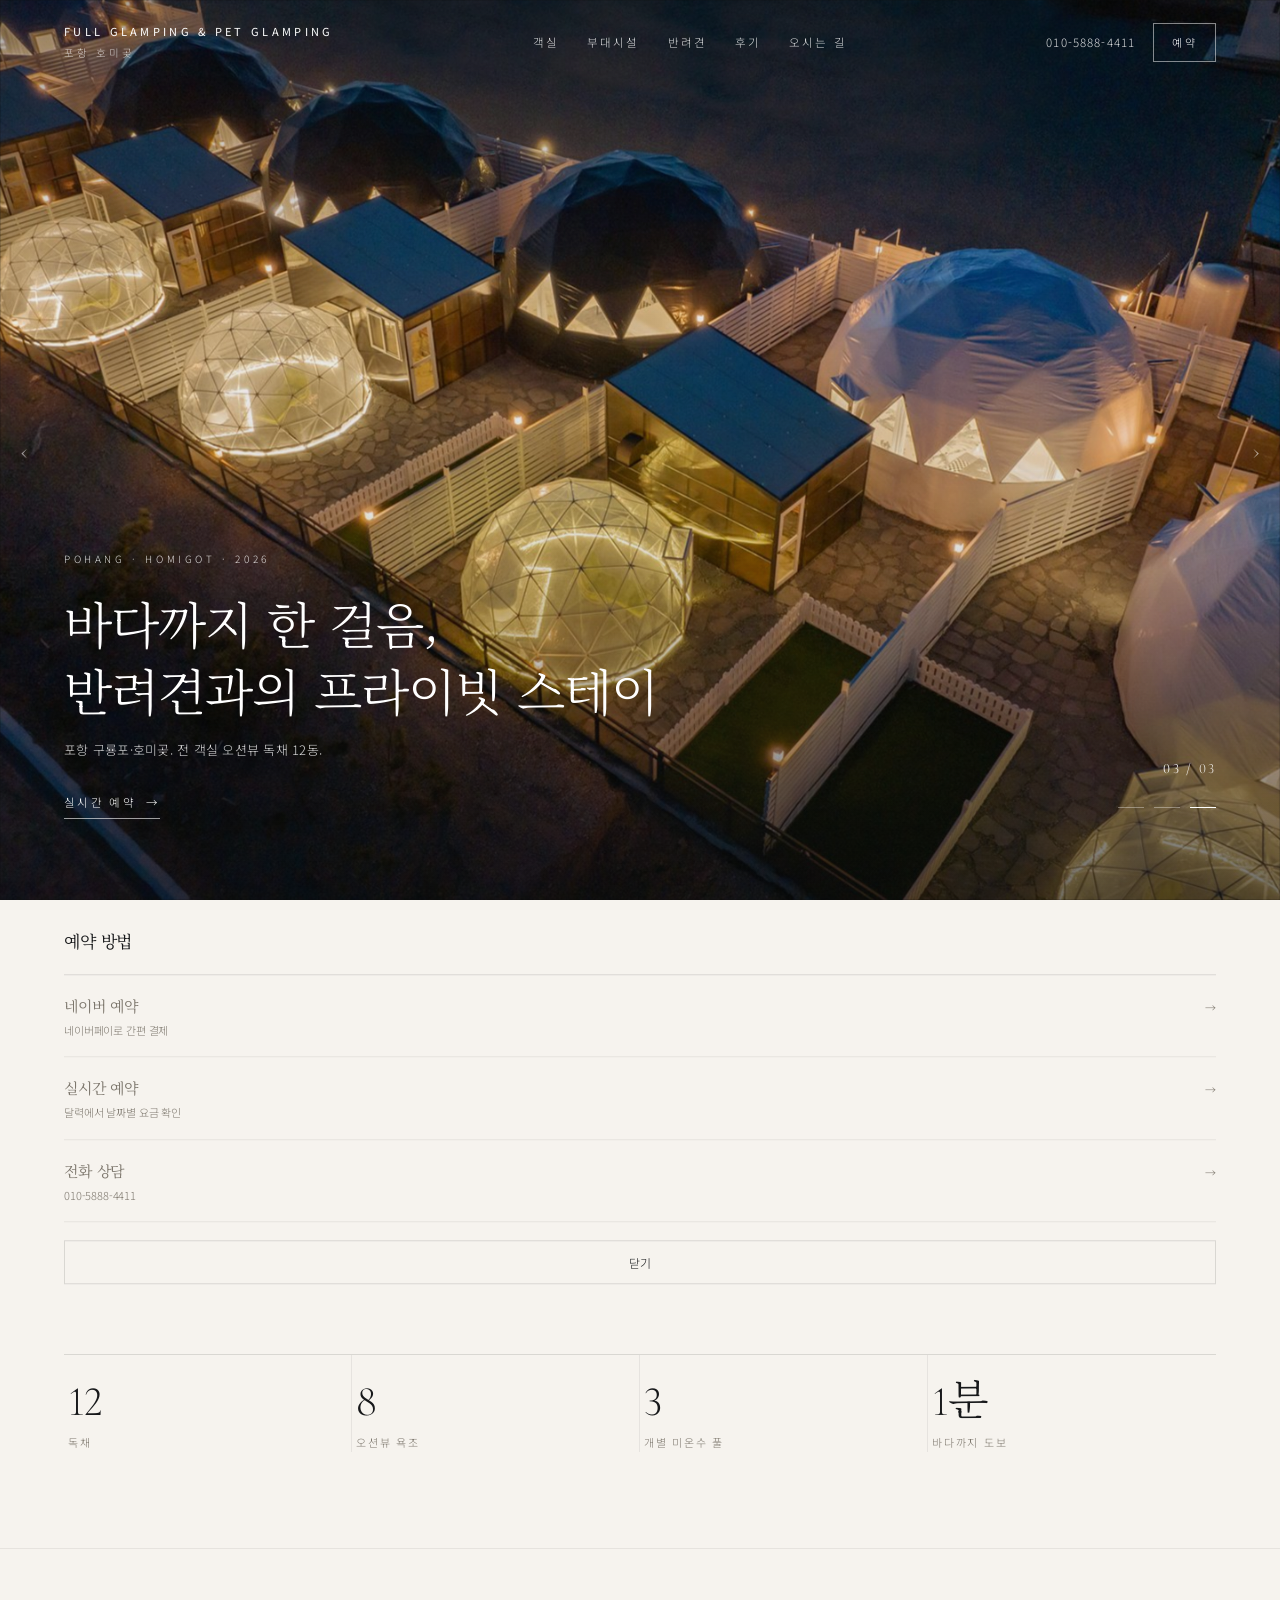
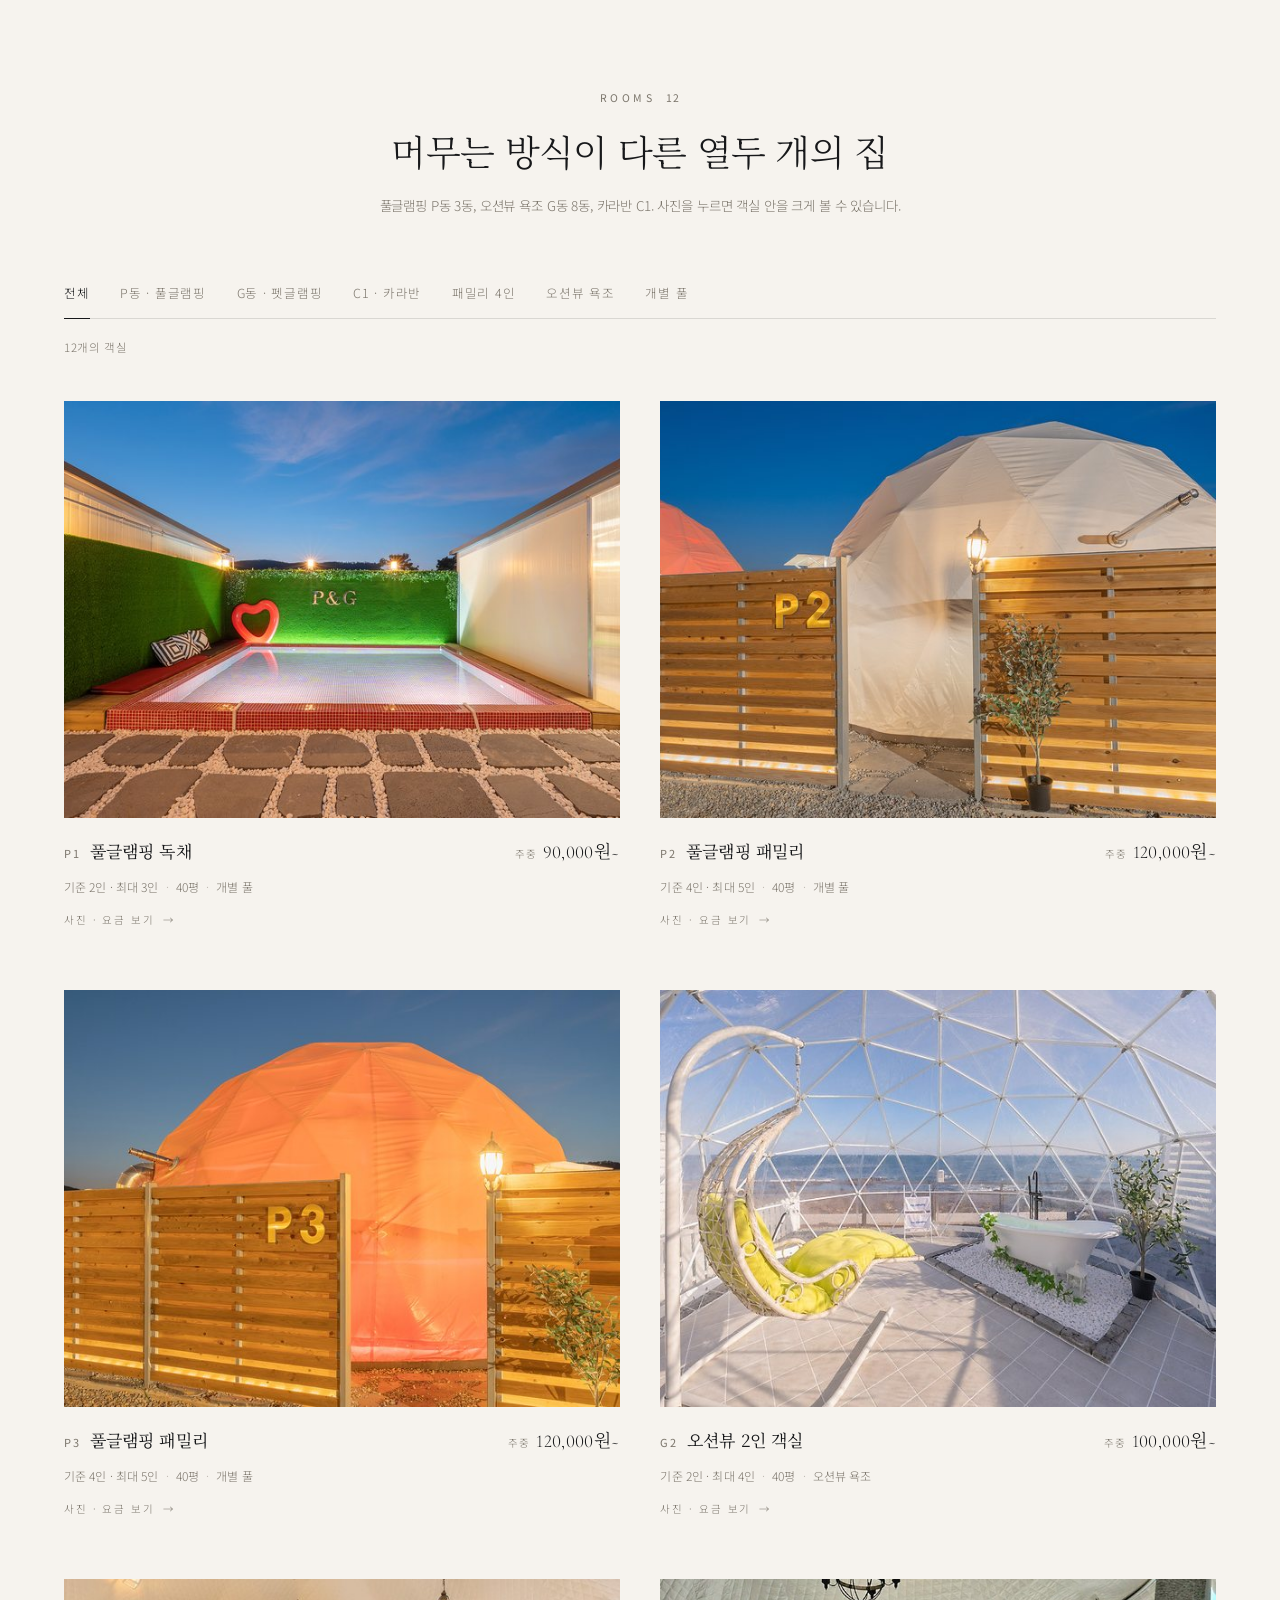
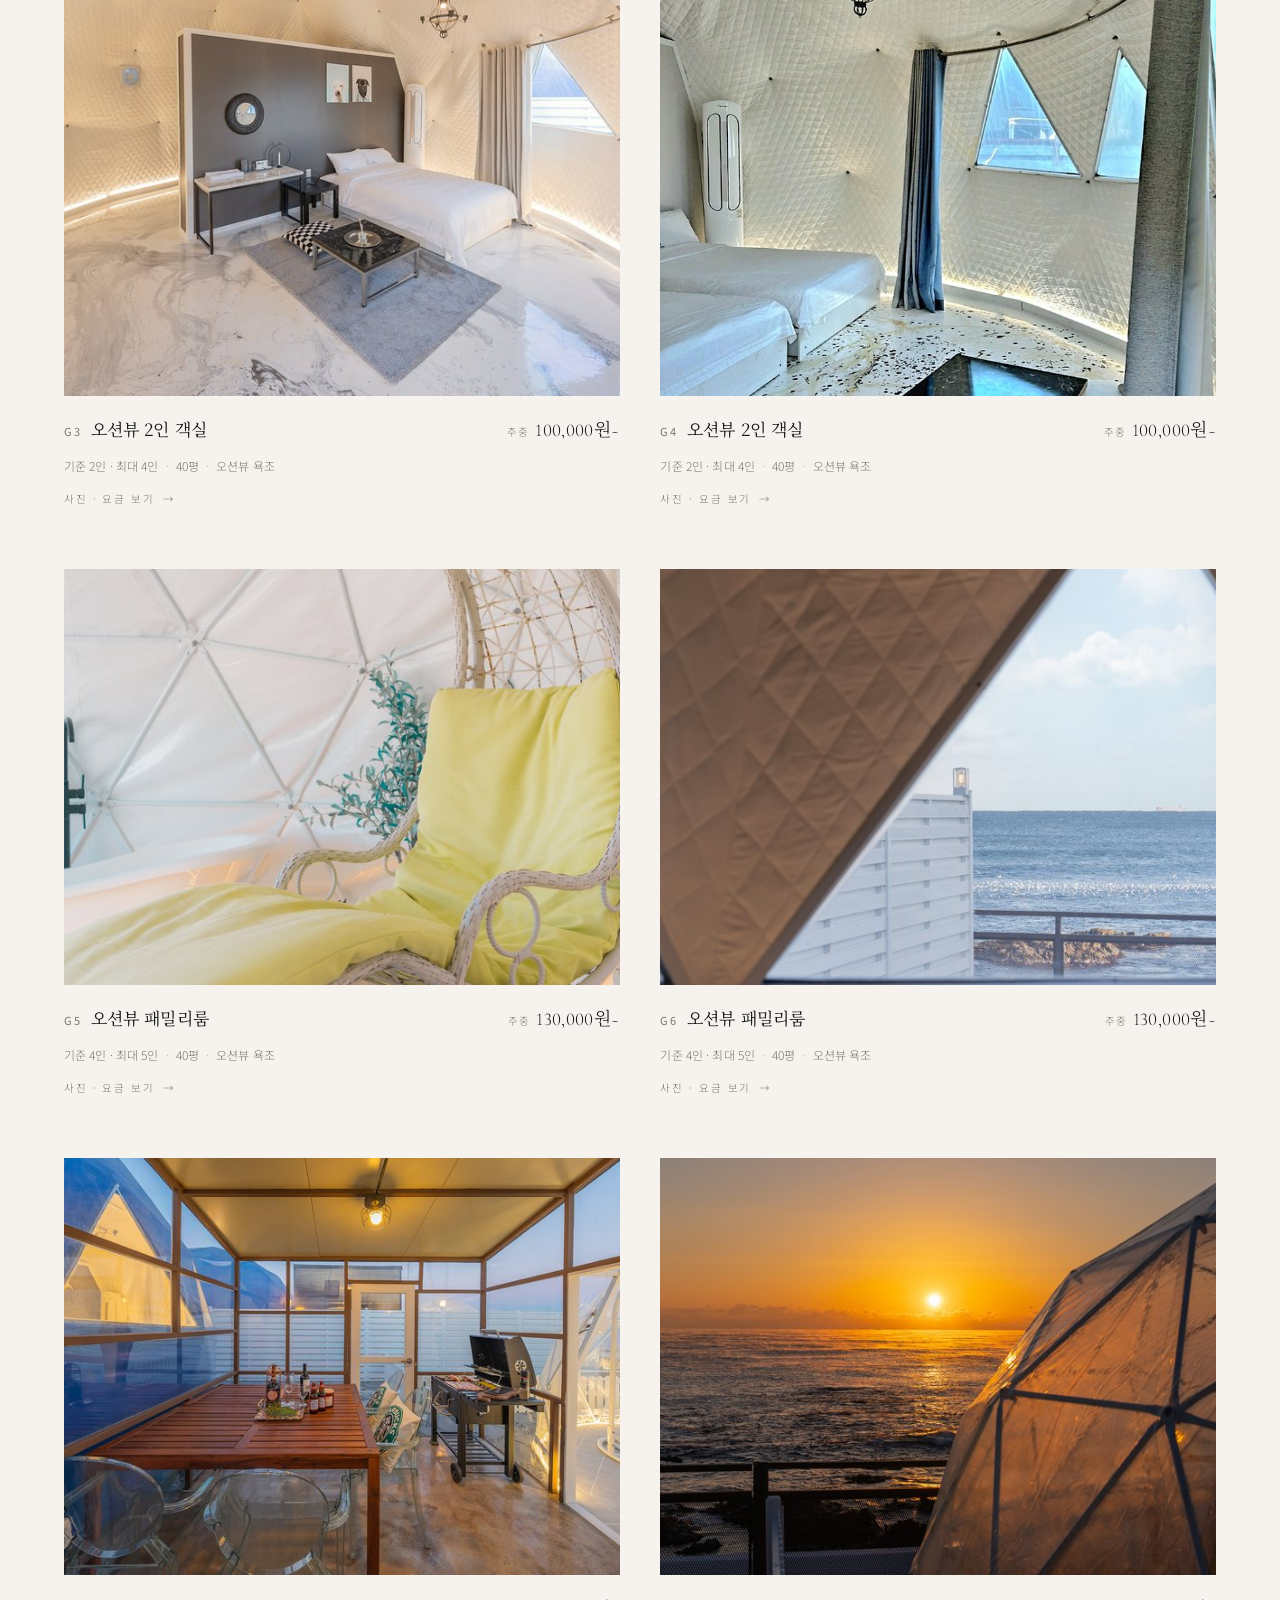
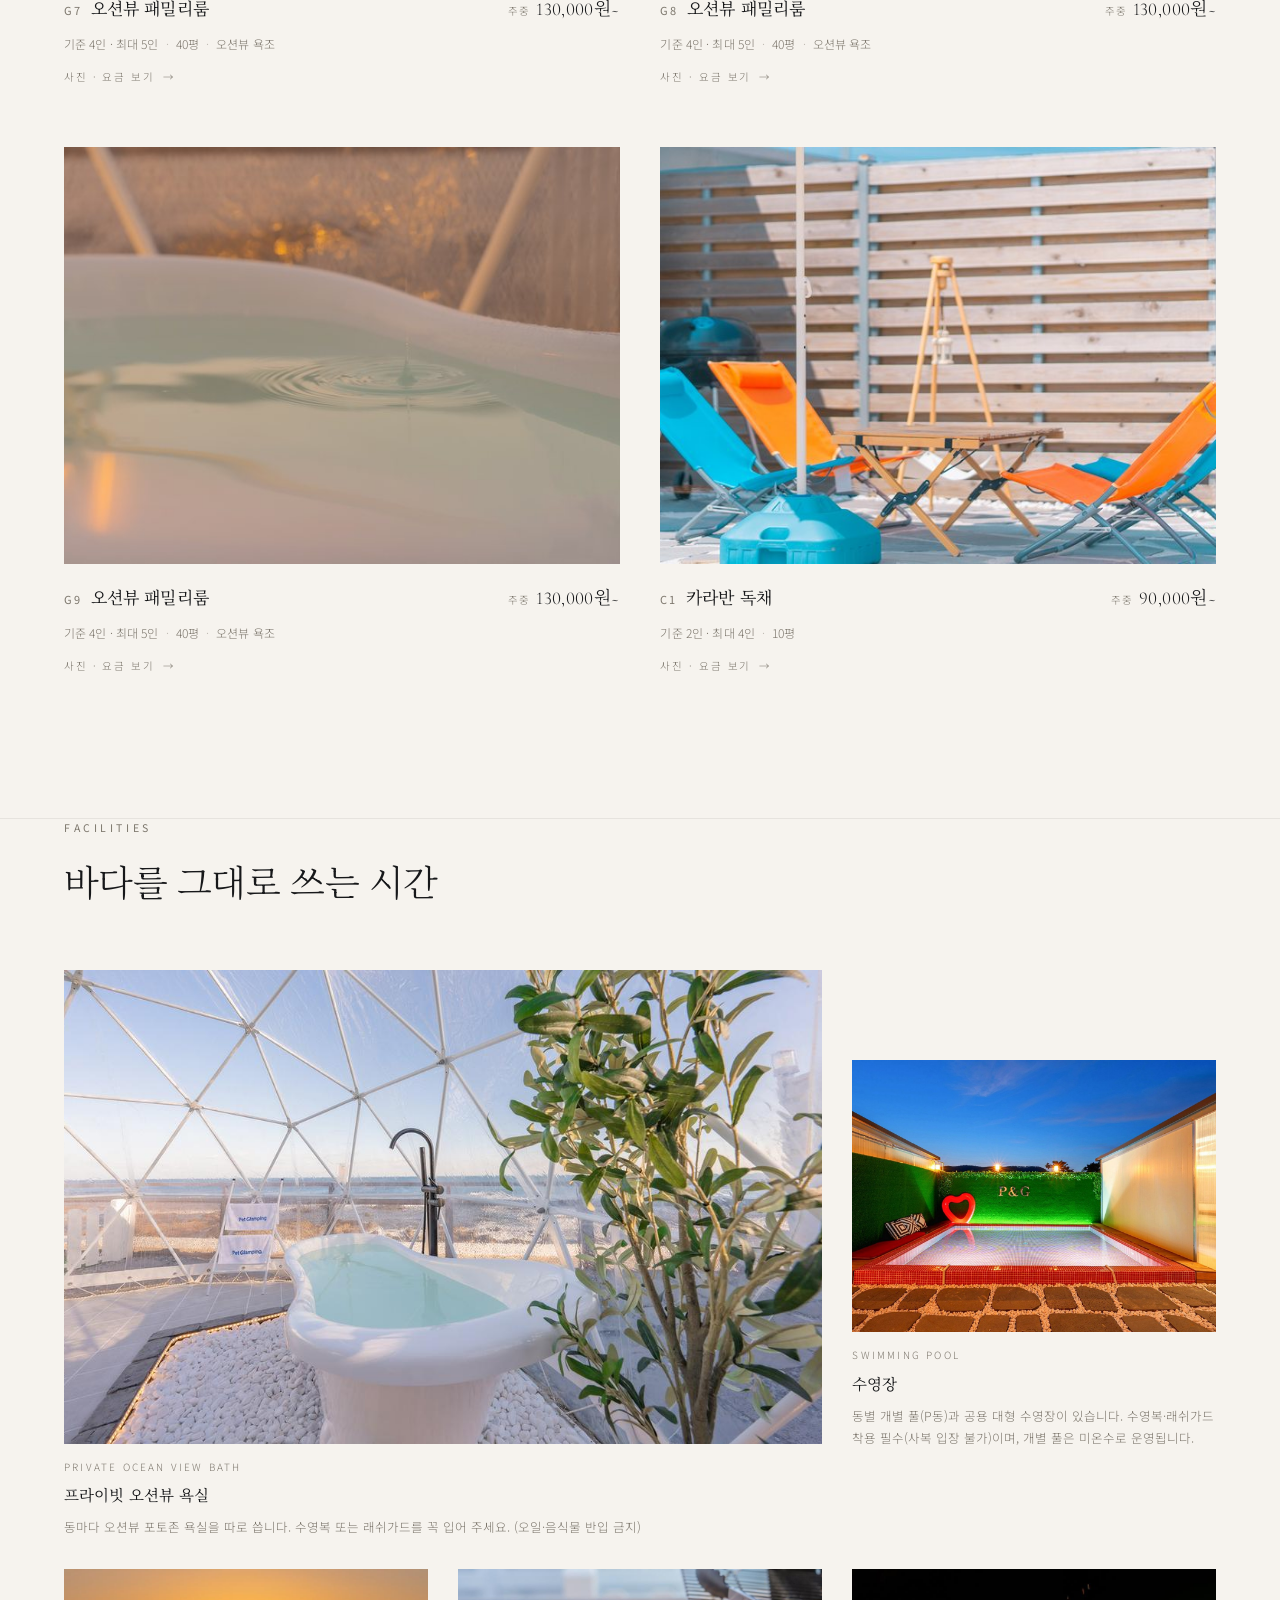
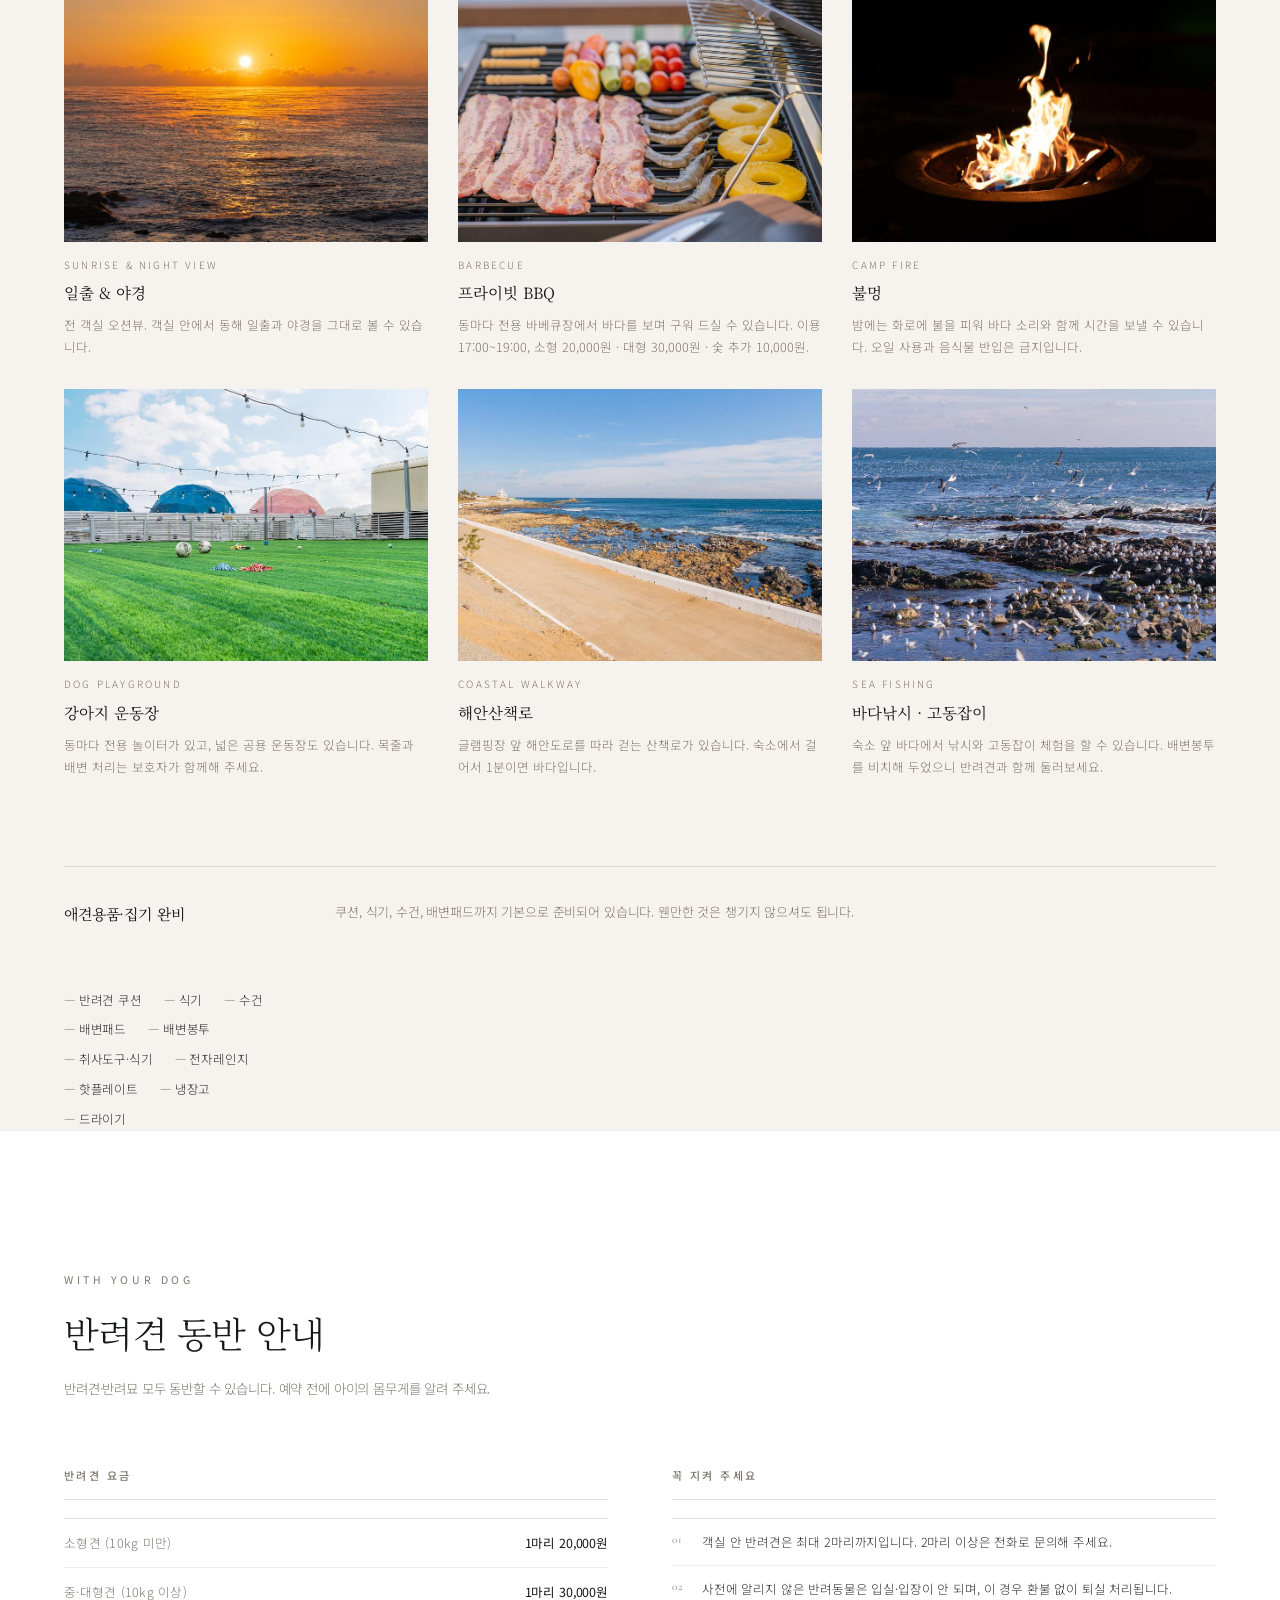
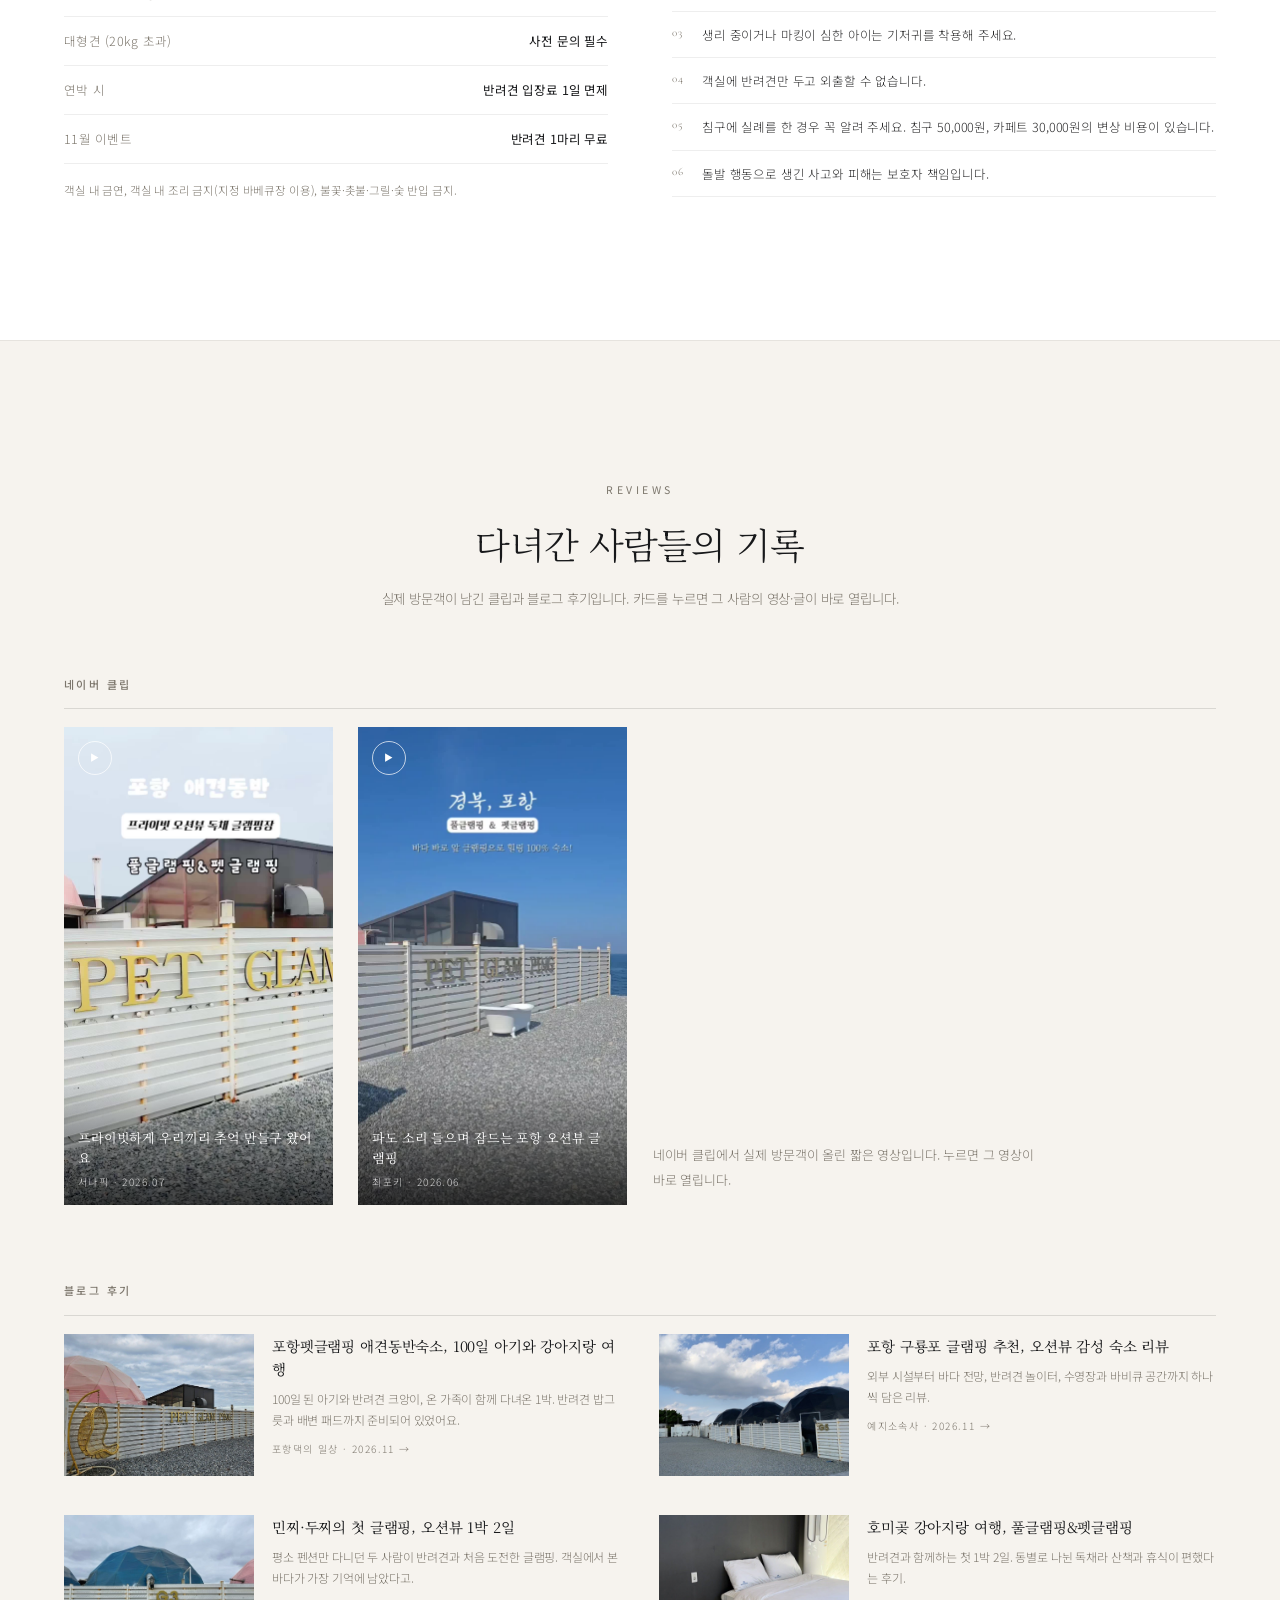
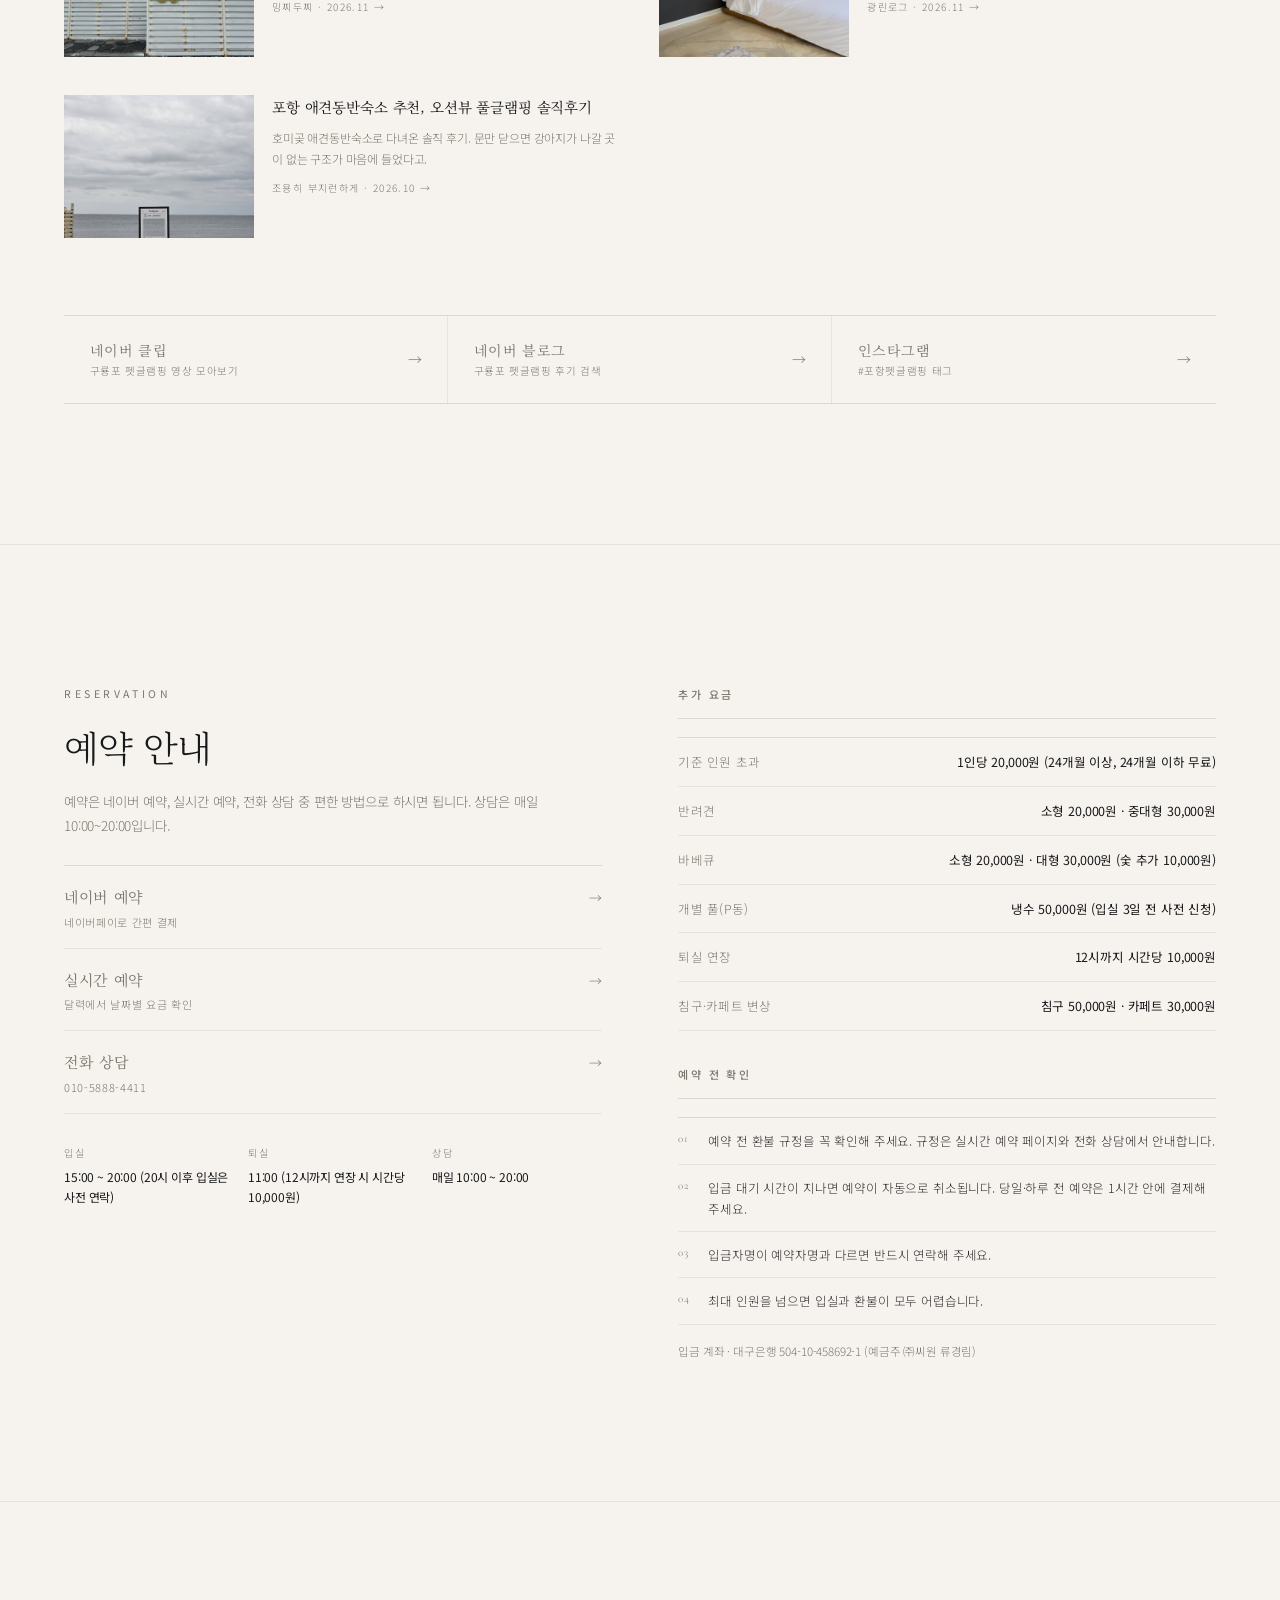
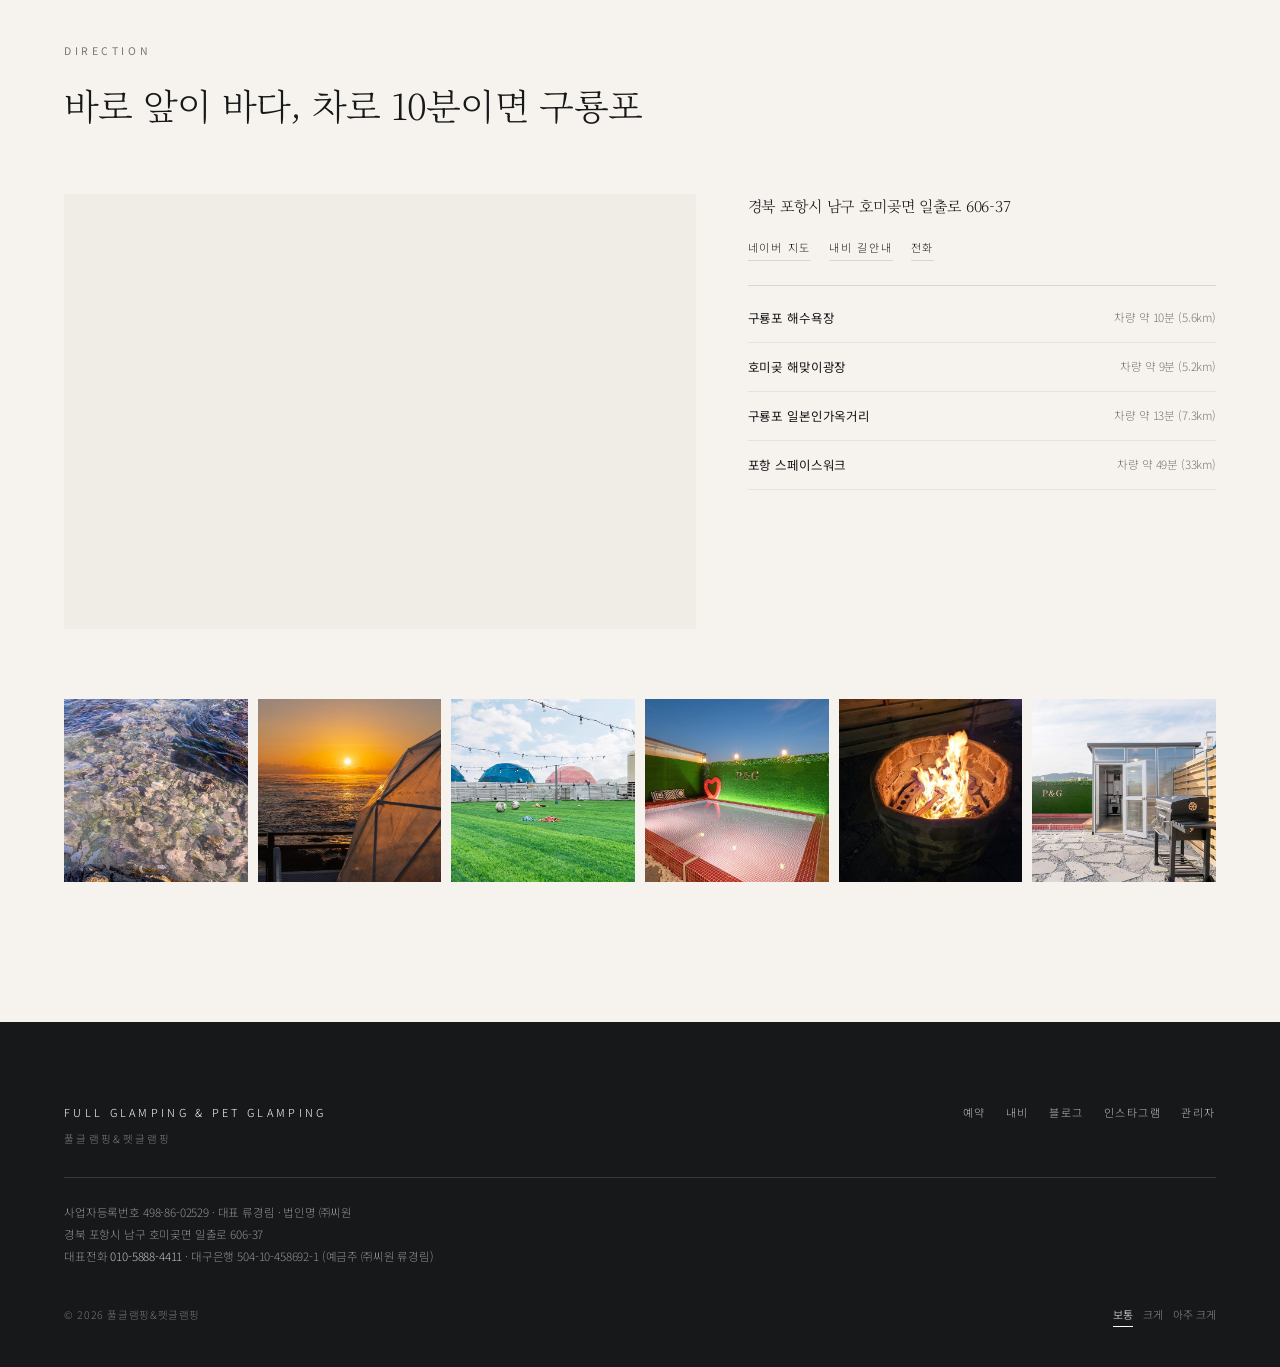
==== index.html @ 62939c04 "공지 바 글자 잘림 수정·전체 공지 모달, 히어로 터치 스와이프·화살표 추가" ====
<!doctype html>
<html lang="ko">
<head>
<meta charset="utf-8">
<meta name="viewport" content="width=device-width, initial-scale=1, viewport-fit=cover">
<title>풀글램핑 &amp; 펫글램핑 — 포항 구룡포·호미곶 오션뷰 독채 글램핑</title>
<meta name="description" content="포항 호미곶, 바다까지 걸어서 1분. 전 객실 오션뷰 독채 12동. 반려견과 함께하는 프라이빗 글램핑.">
<meta name="theme-color" content="#f6f3ee">
<meta property="og:type" content="website">
<meta property="og:title" content="풀글램핑 &amp; 펫글램핑 — 포항 구룡포·호미곶 오션뷰 독채 글램핑">
<meta property="og:description" content="바다까지 한 걸음, 반려견과의 프라이빗 스테이. 전 객실 오션뷰 독채 12동.">
<meta property="og:image" content="assets/img/hero/hero-tub.jpg">
<link rel="icon" href="data:image/svg+xml,%3Csvg xmlns='http://www.w3.org/2000/svg' viewBox='0 0 64 64'%3E%3Crect width='64' height='64' fill='%2317181a'/%3E%3Ctext x='50%25' y='58%25' text-anchor='middle' font-family='Georgia,serif' font-size='26' fill='%23f6f3ee'%3EPG%3C/text%3E%3C/svg%3E">
<link rel="preconnect" href="https://fonts.googleapis.com">
<link rel="preconnect" href="https://fonts.gstatic.com" crossorigin>
<link rel="stylesheet" href="https://fonts.googleapis.com/css2?family=Cormorant+Garamond:ital,wght@0,300;0,400;1,300&family=Noto+Sans+KR:wght@300;400;500&family=Noto+Serif+KR:wght@300;400&display=swap">
<link rel="stylesheet" href="assets/css/style.css?v=5">
<link rel="preload" as="image" href="assets/img/hero/hero-tub.jpg">
</head>
<body>
<a class="skip" href="#main">본문 바로가기</a>

<!-- ================= 상단 ================= -->
<header class="hd" id="siteHeader">
  <div class="hd-in">
    <a class="hd-brand" href="#top" aria-label="맨 위로">
      <span class="hd-en">FULL GLAMPING &amp; PET GLAMPING</span>
      <span class="hd-kr">포항 호미곶</span>
    </a>
    <nav class="hd-nav" aria-label="주요 메뉴">
      <a href="#rooms">객실</a>
      <a href="#facilities">부대시설</a>
      <a href="#pet">반려견</a>
      <a href="#reviews">후기</a>
      <a href="#location">오시는 길</a>
    </nav>
    <div class="hd-right">
      <a class="hd-tel" id="headerPhone" href="tel:01058884411"><span data-bind="contact.phone">010-5888-4411</span></a>
      <a class="hd-book" href="#booking">예약</a>
      <button class="hd-menu" id="navToggle" type="button" aria-expanded="false" aria-controls="menu">MENU</button>
    </div>
  </div>
</header>

<div class="menu" id="menu" aria-hidden="true">
  <div class="menu-in">
    <a href="#rooms">객실 <em>Rooms</em></a>
    <a href="#facilities">부대시설 <em>Facilities</em></a>
    <a href="#pet">반려견 안내 <em>With your dog</em></a>
    <a href="#reviews">생생 후기 <em>Reviews</em></a>
    <a href="#booking">예약·요금 <em>Reservation</em></a>
    <a href="#location">오시는 길 <em>Direction</em></a>
    <div class="menu-foot">
      <div class="fontctl" role="group" aria-label="글씨 크기">
        <span>글씨</span>
        <button type="button" data-font-set="normal" aria-pressed="true">보통</button>
        <button type="button" data-font-set="lg" aria-pressed="false">크게</button>
        <button type="button" data-font-set="xl" aria-pressed="false">아주 크게</button>
      </div>
      <a class="menu-tel" href="tel:01058884411"><span data-bind="contact.phone">010-5888-4411</span></a>
    </div>
  </div>
</div>

<main id="main">

  <!-- ================= 히어로 ================= -->
  <section class="hero" id="top">
    <div class="hero-slides" id="heroSlides" aria-hidden="true"></div>
    <button class="hero-nav hero-prev" id="heroPrev" type="button" aria-label="이전 사진">‹</button>
    <button class="hero-nav hero-next" id="heroNext" type="button" aria-label="다음 사진">›</button>
    <div class="hero-in">
      <p class="hero-eyebrow" id="heroEyebrow">POHANG · HOMIGOT · 2026</p>
      <h1 class="hero-title" id="heroTitle">바다까지 한 걸음,<br>반려견과의 프라이빗 스테이</h1>
      <p class="hero-sub" id="heroSub">포항 구룡포·호미곶. 전 객실 오션뷰 독채 12동.</p>
      <a class="hero-link" href="https://www.ddnayo.com/RsvSys/?id_hotel=15832" target="_blank" rel="noopener">실시간 예약 <span aria-hidden="true">→</span></a>
    </div>
    <div class="hero-side">
      <span class="hero-count"><b id="heroIdx">01</b> / <span id="heroTotal">03</span></span>
      <div class="hero-dots" id="heroDots" aria-label="배경 사진 선택"></div>
    </div>
  </section>

  <!-- ================= 공지 ================= -->
  <div class="notice" id="noticebar">
    <div class="notice-in">
      <div class="nb-view" id="nbView" role="button" tabindex="0" aria-haspopup="dialog" aria-controls="noticeModal" aria-expanded="false" aria-label="공지 전체 보기"></div>
      <div class="nb-dots" id="nbDots"></div>
      <button class="nb-close" id="nbClose" type="button" aria-label="공지 닫기">✕</button>
    </div>
  </div>

  <!-- ================= 프롤로그 ================= -->
  <section class="sec intro" id="intro">
    <div class="wrap intro-in">
      <p class="label" id="introLabel">PROLOGUE</p>
      <div class="intro-main">
        <h2 class="intro-st" id="introStatement">바다를 마주한 12개의 독채,</h2>
        <p class="intro-body" id="introBody"></p>
      </div>
    </div>
    <div class="wrap">
      <ul class="stats" id="introStats"></ul>
    </div>
  </section>

  <!-- ================= 객실 ================= -->
  <section class="sec rooms" id="rooms">
    <div class="wrap">
      <div class="sec-head center">
        <p class="label">ROOMS <span>12</span></p>
        <h2 class="sec-title">머무는 방식이 다른 열두 개의 집</h2>
        <p class="sec-sub">풀글램핑 P동 3동, 오션뷰 욕조 G동 8동, 카라반 C1. 사진을 누르면 객실 안을 크게 볼 수 있습니다.</p>
      </div>

      <div class="tabs" id="catChips" role="group" aria-label="객실 종류"></div>
      <p class="count" id="resultCount"></p>
      <div class="room-grid" id="roomGrid"></div>
    </div>
  </section>

  <!-- ================= 부대시설 ================= -->
  <section class="sec fac" id="facilities">
    <div class="wrap">
      <div class="sec-head">
        <p class="label">FACILITIES</p>
        <h2 class="sec-title">바다를 그대로 쓰는 시간</h2>
      </div>
      <div class="fac-grid" id="facGrid"></div>
      <div class="amenity">
        <h3 id="amenityTitle">애견용품·집기 완비</h3>
        <p id="amenityDesc"></p>
        <ul id="amenityItems"></ul>
      </div>
    </div>
  </section>

  <!-- ================= 반려견 ================= -->
  <section class="sec pet" id="pet">
    <div class="wrap pet-in">
      <div class="pet-lead">
        <p class="label">WITH YOUR DOG</p>
        <h2 class="sec-title" id="petTitle">반려견 동반 안내</h2>
        <p class="pet-intro" id="petIntro"></p>
      </div>
      <div class="pet-cols">
        <div>
          <h3 class="mini-t">반려견 요금</h3>
          <div class="fee-table" id="petFees"></div>
          <p class="fine" id="petNotice"></p>
        </div>
        <div>
          <h3 class="mini-t">꼭 지켜 주세요</h3>
          <ol class="rules" id="petRules"></ol>
        </div>
      </div>
    </div>
  </section>

  <!-- ================= 생생 후기 ================= -->
  <section class="sec rev" id="reviews">
    <div class="wrap">
      <div class="sec-head center">
        <p class="label">REVIEWS</p>
        <h2 class="sec-title">다녀간 사람들의 기록</h2>
        <p class="sec-sub" id="reviewNote"></p>
      </div>

      <div class="rev-block">
        <h3 class="mini-t">네이버 클립</h3>
        <div class="clip-grid" id="clipGrid"></div>
      </div>

      <div class="rev-block">
        <h3 class="mini-t">블로그 후기</h3>
        <div class="blog-grid" id="blogGrid"></div>
      </div>

      <div class="rev-channels" id="reviewLinks"></div>
    </div>
  </section>

  <!-- ================= 예약·요금 ================= -->
  <section class="sec booking" id="booking">
    <div class="wrap book-in">
      <div class="book-lead">
        <p class="label">RESERVATION</p>
        <h2 class="sec-title">예약 안내</h2>
        <p class="sec-sub" id="bookingIntro"></p>
        <div class="book-channels" id="bookingChannels"></div>
        <div class="hours">
          <div><span>입실</span><strong id="checkin"></strong></div>
          <div><span>퇴실</span><strong id="checkout"></strong></div>
          <div><span>상담</span><strong id="counselHours"></strong></div>
        </div>
      </div>
      <div class="book-tables">
        <h3 class="mini-t">추가 요금</h3>
        <div class="fee-table" id="feeList"></div>
        <h3 class="mini-t">예약 전 확인</h3>
        <ul class="rules" id="refundList"></ul>
        <p class="fine" id="bankInfo"></p>
      </div>
    </div>
  </section>

  <!-- ================= 오시는 길 ================= -->
  <section class="sec loc" id="location">
    <div class="wrap">
      <div class="sec-head">
        <p class="label">DIRECTION</p>
        <h2 class="sec-title">바로 앞이 바다, 차로 10분이면 구룡포</h2>
      </div>
      <div class="loc-in">
        <div class="loc-map" id="mapVisual"></div>
        <div class="loc-info">
          <p class="loc-addr" id="addr"></p>
          <div class="loc-btns" id="mapBtns"></div>
          <div class="nearby" id="nearbyList"></div>
        </div>
      </div>
      <div class="gallery-strip" id="galleryStrip"></div>
    </div>
  </section>
</main>

<footer class="ft">
  <div class="wrap">
    <div class="ft-top">
      <div class="ft-brand">
        <span class="ft-en">FULL GLAMPING &amp; PET GLAMPING</span>
        <span class="ft-kr" data-bind="brand.name">풀글램핑&amp;펫글램핑</span>
      </div>
      <nav class="ft-nav" aria-label="바로가기">
        <a href="#booking">예약</a>
        <a id="footNavi" href="#" target="_blank" rel="noopener">내비</a>
        <a id="footBlog" href="#" target="_blank" rel="noopener">블로그</a>
        <a id="footInsta" href="#" target="_blank" rel="noopener">인스타그램</a>
        <a href="admin.html">관리자</a>
      </nav>
    </div>
    <div class="ft-info">
      <p id="footBiz"></p>
      <p id="footAddr"></p>
      <p>대표전화 <a id="footPhone" href="#"></a> · <span id="footBank"></span></p>
    </div>
    <div class="ft-bottom">
      <span>© 2026 풀글램핑&amp;펫글램핑</span>
      <span class="fontctl" role="group" aria-label="글씨 크기">
        <button type="button" data-font-set="normal" aria-pressed="true">보통</button>
        <button type="button" data-font-set="lg" aria-pressed="false">크게</button>
        <button type="button" data-font-set="xl" aria-pressed="false">아주 크게</button>
      </span>
    </div>
  </div>
</footer>

<div class="mobar" id="mobileCta">
  <a id="mobCall" href="tel:01058884411">전화</a>
  <a id="mobBook" class="primary" href="#" target="_blank" rel="noopener">실시간 예약</a>
</div>

<!-- ================= 예약 방법 시트 ================= -->
<div class="sheet-back" id="sheetBack"></div>
<div class="sheet" id="bookSheet" role="dialog" aria-modal="true" aria-labelledby="sheetTitle">
  <h3 id="sheetTitle">예약 방법</h3>
  <div class="sheet-list" id="sheetList"></div>
  <button class="sheet-close" type="button" id="sheetClose">닫기</button>
</div>

<!-- ================= 객실 상세 ================= -->
<div class="rv" id="roomModal" role="dialog" aria-modal="true" aria-labelledby="modalTitle">
  <div class="rv-bar">
    <span class="rv-code" id="modalTitle">G5</span>
    <span class="rv-name" id="modalSub"></span>
    <button class="rv-close" type="button" id="modalClose" aria-label="닫기">닫기 ✕</button>
  </div>
  <div class="rv-body" id="modalBody">
    <div class="rv-gallery" id="photoGrid"></div>
    <div class="rv-side" id="roomSummary"></div>
  </div>
  <div class="rv-foot">
    <a id="modalCall" href="#">전화</a>
    <a class="primary" id="modalBook" href="#" target="_blank" rel="noopener">예약하기</a>
  </div>
</div>
<div class="modal-back" id="modalBack"></div>

<!-- ================= 공지 전체 보기 ================= -->
<div class="nmodal-back" id="noticeBack"></div>
<div class="nmodal" id="noticeModal" role="dialog" aria-modal="true" aria-labelledby="noticeTitle" aria-hidden="true">
  <div class="nmodal-head">
    <div>
      <p class="label">NOTICE</p>
      <h3 id="noticeTitle">지금 알려드리는 소식</h3>
    </div>
    <button class="nmodal-close" id="noticeClose" type="button" aria-label="공지 닫기">✕</button>
  </div>
  <div class="nmodal-body" id="noticeBody"></div>
  <div class="nmodal-foot">
    <button type="button" id="noticeFootClose">닫기</button>
  </div>
</div>

<!-- ================= 라이트박스 ================= -->
<div class="lb" id="lightbox" role="dialog" aria-modal="true" aria-label="사진 크게 보기">
  <button class="lb-close" type="button" id="lbClose" aria-label="닫기">✕</button>
  <button class="lb-prev" type="button" id="lbPrev" aria-label="이전 사진">‹</button>
  <figure><img id="lbImg" src="" alt=""><figcaption id="lbCap"></figcaption></figure>
  <button class="lb-next" type="button" id="lbNext" aria-label="다음 사진">›</button>
</div>

<script src="assets/js/site-data.js?v=6"></script>
<script src="assets/js/fontsize.js?v=2"></script>
<script src="assets/js/app.js?v=4"></script>
</body>
</html>
---- assets/css/style.css ----
/* ==========================================================================
   풀글램핑 & 펫글램핑 — 에디토리얼 스타일
   Ivory / Ink / Deep sea. 사진 중심, 여백 중심.
   ========================================================================== */

:root{
  --paper:#f6f3ee;
  --paper-2:#efeae2;
  --white:#fff;
  --ink:#17181a;
  --ink-2:#2b2b2c;
  --muted:#7c766c;
  --line:rgba(23,24,26,.13);
  --line-2:rgba(23,24,26,.07);
  --sea:#25403f;
  --serif:"Noto Serif KR","Nanum Myeongjo",serif;
  --display:"Cormorant Garamond","Noto Serif KR",serif;
  --sans:"Noto Sans KR","Helvetica Neue",Arial,sans-serif;
  --pad:clamp(20px,5vw,64px);
  --ease:cubic-bezier(.22,.61,.36,1);
}

*,*::before,*::after{box-sizing:border-box}
html{-webkit-text-size-adjust:100%; scroll-behavior:smooth}
html[data-font="lg"]{font-size:112%}
html[data-font="xl"]{font-size:126%}
body{
  margin:0;background:var(--paper);color:var(--ink);
  font-family:var(--sans);font-weight:300;font-size:15px;line-height:1.75;
  letter-spacing:-.01em;
  -webkit-font-smoothing:antialiased;
}
body.is-locked{overflow:hidden}
img{display:block;max-width:100%}
a{color:inherit;text-decoration:none}
button{font:inherit;color:inherit;background:none;border:0;cursor:pointer}
h1,h2,h3,h4,p,ul,ol,figure{margin:0}
ul,ol{padding:0;list-style:none}
.wrap{max-width:1320px;margin:0 auto;padding:0 var(--pad)}
.skip{position:absolute;left:-9999px}
.skip:focus{left:8px;top:8px;z-index:999;background:var(--ink);color:#fff;padding:8px 12px}
:focus-visible{outline:1px solid var(--ink);outline-offset:4px}

.label{
  font-family:var(--sans);font-size:10.5px;font-weight:400;letter-spacing:.34em;
  text-transform:uppercase;color:var(--muted);
}
.label span{letter-spacing:.1em;margin-left:.4em}
.mini-t{
  font-family:var(--sans);font-size:11px;font-weight:500;letter-spacing:.22em;
  text-transform:uppercase;color:var(--muted);padding-bottom:14px;margin-bottom:18px;
  border-bottom:1px solid var(--line);
}
.serif{font-family:var(--serif);font-weight:300}

/* ---------------- 헤더 ---------------- */
.hd{position:fixed;inset:0 0 auto;z-index:60;transition:background .5s var(--ease),box-shadow .5s var(--ease)}
.hd-in{
  display:flex;align-items:center;justify-content:space-between;gap:24px;
  padding:22px var(--pad);
  transition:padding .45s var(--ease);
}
.hd-brand{display:flex;flex-direction:column;gap:3px;color:#fff;transition:color .4s}
.hd-en{font-family:var(--sans);font-size:11px;font-weight:400;letter-spacing:.3em}
.hd-kr{font-size:10.5px;letter-spacing:.28em;opacity:.72}
.hd-nav{display:flex;gap:clamp(14px,2.2vw,34px)}
.hd-nav a{
  font-size:11.5px;letter-spacing:.18em;color:#fff;opacity:.86;
  padding:6px 0;position:relative;transition:opacity .3s;
}
.hd-nav a::after{
  content:"";position:absolute;left:0;right:0;bottom:0;height:1px;background:currentColor;
  transform:scaleX(0);transform-origin:left;transition:transform .4s var(--ease);
}
.hd-nav a:hover{opacity:1}
.hd-nav a:hover::after{transform:scaleX(1)}
.hd-right{display:flex;align-items:center;gap:18px;color:#fff}
.hd-tel{font-size:11.5px;letter-spacing:.1em;opacity:.86}
.hd-book{
  font-size:11px;letter-spacing:.22em;text-transform:uppercase;
  border:1px solid rgba(255,255,255,.5);padding:9px 18px;transition:.35s var(--ease);
}
.hd-book:hover{background:#fff;color:var(--ink);border-color:#fff}
.hd-menu{display:none;font-size:11px;letter-spacing:.24em}

.hd.is-stuck{background:rgba(246,243,238,.94);backdrop-filter:blur(14px);box-shadow:0 1px 0 var(--line)}
.hd.is-stuck .hd-in{padding-top:14px;padding-bottom:14px}
.hd.is-stuck .hd-brand,.hd.is-stuck .hd-nav a,.hd.is-stuck .hd-right{color:var(--ink)}
.hd.is-stuck .hd-book{border-color:rgba(23,24,26,.4)}

/* 모바일 메뉴 */
.menu{
  position:fixed;inset:0;z-index:70;background:var(--paper);
  transform:translateY(-100%);transition:transform .6s var(--ease);
  display:flex;align-items:center;
}
.menu.is-open{transform:translateY(0)}
.menu-in{width:100%;max-width:560px;margin:0 auto;padding:0 var(--pad);display:flex;flex-direction:column;gap:4px}
.menu-in > a{
  display:flex;align-items:baseline;justify-content:space-between;
  padding:16px 0;border-bottom:1px solid var(--line-2);
  font-family:var(--serif);font-size:22px;font-weight:300;
}
.menu-in em{font-family:var(--sans);font-style:normal;font-size:10px;letter-spacing:.2em;color:var(--muted);text-transform:uppercase}
.menu-foot{display:flex;align-items:center;justify-content:space-between;gap:12px;padding-top:28px;font-size:12px}
.menu-tel{letter-spacing:.06em}
.fontctl{display:inline-flex;gap:10px;align-items:center;font-size:11px;letter-spacing:.06em;color:var(--muted)}
.fontctl span{letter-spacing:.18em;text-transform:uppercase;font-size:10px}
.fontctl button{padding:2px 0;color:var(--muted);border-bottom:1px solid transparent}
.fontctl button[aria-pressed="true"]{color:var(--ink);border-color:var(--ink)}

/* ---------------- 히어로 ---------------- */
.hero{
  position:relative;height:100svh;min-height:560px;overflow:hidden;background:#111;
  touch-action:pan-y;-webkit-user-select:none;user-select:none;
}
.hero-slides{position:absolute;inset:0;will-change:transform;transition:transform .45s var(--ease)}
.hero-slides.is-dragging{transition:none}
.hero-slides img{
  position:absolute;inset:0;width:100%;height:100%;object-fit:cover;
  opacity:0;transform:scale(1.04);
  transition:opacity 1.6s var(--ease),transform 9s linear;
  -webkit-user-drag:none;
}
.hero-slides img.is-on{opacity:1;transform:scale(1)}
.hero-slides.is-quick img{transition-duration:.5s,9s}
.hero-nav{
  position:absolute;top:50%;transform:translateY(-50%);z-index:3;
  width:48px;height:66px;display:grid;place-items:center;
  color:rgba(255,255,255,.78);font-family:var(--display);font-size:27px;line-height:1;
  opacity:.72;transition:opacity .3s,color .3s;
}
.hero-nav:hover,.hero-nav:focus-visible{opacity:1;color:#fff}
.hero-prev{left:0}
.hero-next{right:0}
.hero::after{
  content:"";position:absolute;inset:0;
  background:linear-gradient(180deg,rgba(10,12,14,.34) 0%,rgba(10,12,14,.06) 34%,rgba(10,12,14,.12) 62%,rgba(10,12,14,.58) 100%);
  pointer-events:none;
}
.hero-in{
  position:absolute;left:0;right:0;bottom:clamp(56px,9vh,110px);z-index:2;
  padding:0 var(--pad);max-width:1320px;margin:0 auto;color:#fff;
}
.hero-eyebrow{font-size:10px;letter-spacing:.36em;text-transform:uppercase;opacity:.86;margin-bottom:22px}
.hero-title{
  font-family:var(--serif);font-weight:300;font-size:clamp(26px,4.1vw,50px);
  line-height:1.34;letter-spacing:-.02em;max-width:16em;
}
.hero-sub{margin-top:16px;font-size:13px;letter-spacing:.02em;opacity:.86}
.hero-link{
  display:inline-flex;align-items:center;gap:10px;margin-top:30px;
  font-size:11.5px;letter-spacing:.2em;text-transform:uppercase;
  padding-bottom:6px;border-bottom:1px solid rgba(255,255,255,.6);
  transition:gap .35s var(--ease),border-color .35s;
}
.hero-link:hover{gap:18px;border-color:#fff}
.hero-side{
  position:absolute;right:var(--pad);bottom:clamp(56px,9vh,110px);z-index:2;
  display:flex;flex-direction:column;align-items:flex-end;gap:14px;color:#fff;
}
.hero-count{font-family:var(--display);font-size:14px;letter-spacing:.16em;opacity:.9;font-variant-numeric:lining-nums;font-feature-settings:'lnum' 1}
.hero-count b{font-weight:400}
.hero-dots{display:flex;gap:10px}
.hero-dots button{
  width:26px;height:24px;position:relative;
}
.hero-dots button::before{
  content:"";position:absolute;left:0;right:0;top:50%;height:1px;
  background:rgba(255,255,255,.35);
}
.hero-dots button::after{
  content:"";position:absolute;left:0;right:0;top:50%;height:1px;background:#fff;
  transform:scaleX(0);transform-origin:left;transition:transform .4s;
}
.hero-dots button[aria-current="true"]::after{transform:scaleX(1)}

/* ---------------- 공지 ---------------- */
.notice{border-bottom:1px solid var(--line);background:var(--paper)}
.notice-in{
  max-width:1320px;margin:0 auto;padding:0 var(--pad);
  display:flex;align-items:center;gap:14px;min-height:48px;
}
.notice.hidden{display:none}
.nb-view{flex:1;min-width:0;position:relative;height:48px;cursor:pointer}
.nb-item{
  position:absolute;inset:0;display:flex;align-items:center;gap:10px;
  font-size:12px;letter-spacing:.01em;color:var(--ink-2);
  opacity:0;transition:opacity .7s var(--ease);
  white-space:nowrap;overflow:hidden;
  pointer-events:none;z-index:0;
}
.nb-item.is-on{opacity:1;pointer-events:auto;z-index:2}
.nb-item strong{
  flex:0 0 auto;font-weight:400;color:var(--muted);
  letter-spacing:.16em;font-size:10px;text-transform:uppercase;white-space:nowrap;
}
.nb-item .nb-text{
  flex:1 1 auto;min-width:0;display:block;
  overflow:hidden;text-overflow:ellipsis;white-space:nowrap;
}
.nb-more{
  flex:0 0 auto;display:inline-flex;align-items:center;gap:4px;margin-left:auto;
  padding:6px 0 4px 6px;font-size:10.5px;letter-spacing:.12em;color:var(--muted);
  white-space:nowrap;border-bottom:1px solid var(--line);
}
.nb-more i{font-style:normal;font-size:11px;transition:transform .3s var(--ease)}
.nb-view:hover .nb-more i{transform:translateX(3px)}
.nb-dots{display:flex;align-items:center;gap:2px}
.nb-dots button{width:18px;height:30px;display:grid;place-items:center}
.nb-dots button::before{content:"";width:5px;height:5px;border-radius:50%;background:rgba(23,24,26,.22);transition:background .3s}
.nb-dots button[aria-current="true"]::before{background:var(--ink)}
.nb-close{color:var(--muted);font-size:13px;padding:8px;margin-right:-6px}

/* ---------------- 공지 전체 보기 ---------------- */
.nmodal-back{
  position:fixed;inset:0;background:rgba(10,11,12,.52);z-index:130;
  opacity:0;visibility:hidden;transition:opacity .35s,visibility .35s;
}
.nmodal-back.is-open{opacity:1;visibility:visible}
.nmodal{
  position:fixed;left:50%;top:50%;z-index:131;
  display:flex;flex-direction:column;
  width:min(560px,calc(100vw - 36px));max-height:min(80vh,680px);
  background:var(--paper);border:1px solid rgba(23,24,26,.14);
  box-shadow:0 34px 90px rgba(10,11,12,.32);
  opacity:0;visibility:hidden;transform:translate(-50%,-46%);
  transition:opacity .35s var(--ease),transform .45s var(--ease),visibility .35s;
}
.nmodal.is-open{opacity:1;visibility:visible;transform:translate(-50%,-50%)}
.nmodal-head{
  display:flex;align-items:flex-start;justify-content:space-between;gap:16px;
  padding:26px var(--pad) 18px;border-bottom:1px solid var(--line);
}
.nmodal-head h3{font-family:var(--serif);font-weight:300;font-size:19px;letter-spacing:-.01em;margin-top:10px}
.nmodal-close{
  flex:0 0 auto;width:34px;height:34px;display:grid;place-items:center;
  color:var(--muted);font-size:14px;margin:-2px -4px 0 0;
}
.nmodal-body{padding:4px var(--pad) 8px;overflow:auto;overscroll-behavior:contain;-webkit-overflow-scrolling:touch}
.nm-item{padding:20px 0;border-bottom:1px solid var(--line-2)}
.nm-item:last-child{border-bottom:0}
.nm-badge{display:block;font-size:10px;letter-spacing:.2em;text-transform:uppercase;color:var(--muted)}
.nm-text{
  display:block;margin-top:9px;font-family:var(--serif);font-weight:300;
  font-size:16px;line-height:1.62;letter-spacing:-.01em;word-break:keep-all;
}
.nm-detail{margin-top:10px;font-size:12.5px;line-height:1.9;color:var(--muted);word-break:keep-all}
.nm-link{
  display:inline-flex;align-items:center;gap:7px;margin-top:14px;
  font-size:11px;letter-spacing:.14em;color:var(--ink);
  padding-bottom:3px;border-bottom:1px solid var(--line);transition:gap .35s var(--ease);
}
.nm-link:hover{gap:12px}
.nmodal-foot{padding:16px var(--pad) calc(18px + env(safe-area-inset-bottom));border-top:1px solid var(--line)}
.nmodal-foot button{
  width:100%;height:46px;background:var(--ink);color:#fff;
  font-size:12px;letter-spacing:.16em;border:1px solid var(--ink);
}

/* ---------------- 섹션 공통 ---------------- */
.sec{padding:clamp(72px,11vw,140px) 0;scroll-margin-top:84px}
.sec + .sec{border-top:1px solid var(--line-2)}
.sec-head{max-width:760px;margin-bottom:clamp(36px,5vw,64px)}
.sec-head.center{margin-left:auto;margin-right:auto;text-align:center}
.sec-title{
  font-family:var(--serif);font-weight:300;font-size:clamp(24px,3vw,36px);
  line-height:1.42;letter-spacing:-.02em;margin-top:18px;
}
.sec-sub{margin-top:18px;font-size:13.5px;color:var(--muted);max-width:52em}
.sec-head.center .sec-sub{margin-left:auto;margin-right:auto}

/* ---------------- 프롤로그 ---------------- */
.intro{padding-bottom:clamp(56px,8vw,96px)}
.intro-in{display:grid;grid-template-columns:180px 1fr;gap:clamp(24px,5vw,80px)}
.intro-st{
  font-family:var(--serif);font-weight:300;font-size:clamp(21px,2.6vw,31px);
  line-height:1.58;letter-spacing:-.02em;white-space:pre-line;
}
.intro-body{margin-top:26px;max-width:44em;color:var(--muted);font-size:14px;line-height:1.95}
.stats{
  display:grid;grid-template-columns:repeat(4,1fr);gap:0;
  margin-top:clamp(48px,7vw,86px);border-top:1px solid var(--line);
}
.stats li{padding:26px 4px 0;border-right:1px solid var(--line-2)}
.stats li:last-child{border-right:0}
.stats b{display:block;font-family:var(--display);font-weight:300;font-size:clamp(26px,3.4vw,42px);line-height:1;letter-spacing:.01em;font-variant-numeric:lining-nums;font-feature-settings:'lnum' 1}
.stats span{display:block;margin-top:10px;font-size:11px;letter-spacing:.16em;color:var(--muted)}

/* ---------------- 객실 ---------------- */
.tabs{
  display:flex;flex-wrap:wrap;gap:clamp(16px,2.4vw,32px);
  border-bottom:1px solid var(--line);padding-bottom:0;margin-bottom:18px;
}
.tabs button{
  position:relative;padding:0 0 14px;font-size:12.5px;letter-spacing:.06em;color:var(--muted);
  transition:color .3s;
}
.tabs button em{font-style:normal;font-size:10px;letter-spacing:.1em;opacity:.6;margin-left:4px}
.tabs button::after{
  content:"";position:absolute;left:0;right:0;bottom:-1px;height:1px;background:var(--ink);
  transform:scaleX(0);transform-origin:left;transition:transform .45s var(--ease);
}
.tabs button[aria-pressed="true"]{color:var(--ink)}
.tabs button[aria-pressed="true"]::after{transform:scaleX(1)}
.count{font-size:11.5px;letter-spacing:.06em;color:var(--muted);margin:0 0 clamp(28px,4vw,44px)}

.room-grid{display:grid;grid-template-columns:repeat(2,1fr);gap:clamp(30px,4.6vw,68px) clamp(24px,3.2vw,48px)}
.card{display:block;text-align:left;width:100%;padding:0;background:none}
.card-media{position:relative;overflow:hidden;background:var(--paper-2);aspect-ratio:4/3}
.card-media img{width:100%;height:100%;object-fit:cover;transition:transform 1.2s var(--ease),filter 1s}
.card:hover .card-media img{transform:scale(1.035)}
.card-body{padding-top:18px}
.card-row{display:flex;align-items:baseline;justify-content:space-between;gap:16px}
.card-name{font-family:var(--serif);font-weight:400;font-size:17px;letter-spacing:.01em}
.card-name em{font-family:var(--sans);font-style:normal;font-size:11px;letter-spacing:.16em;color:var(--muted);margin-right:9px}
.card-price{font-family:var(--display);font-size:18px;letter-spacing:.02em;white-space:nowrap;font-variant-numeric:lining-nums;font-feature-settings:'lnum' 1}
.card-price small{font-family:var(--sans);font-size:10.5px;letter-spacing:.1em;color:var(--muted);margin-right:6px}
.card-meta{margin-top:8px;font-size:12px;color:var(--muted);letter-spacing:.01em}
.card-meta i{font-style:normal;margin:0 7px;opacity:.45}
.card-line{margin-top:14px;display:inline-flex;align-items:center;gap:8px;font-size:10.5px;letter-spacing:.18em;text-transform:uppercase;color:var(--muted);transition:color .3s,gap .35s var(--ease)}
.card:hover .card-line{color:var(--ink);gap:14px}
.empty-state{grid-column:1/-1;padding:60px 0;text-align:center;color:var(--muted);font-size:13px}

/* ---------------- 부대시설 ---------------- */
.fac-grid{display:grid;grid-template-columns:repeat(3,1fr);gap:clamp(18px,2.4vw,36px)}
.fac{display:block;text-align:left;padding:0}
.fac:first-child{grid-column:span 2}
.fac-media{display:block;position:relative;overflow:hidden;aspect-ratio:4/3;background:var(--paper-2)}
.fac:first-child .fac-media{aspect-ratio:8/5}
.fac-media img{position:absolute;inset:0;width:100%;height:100%;object-fit:cover;transition:transform 1.2s var(--ease)}
.fac:hover .fac-media img{transform:scale(1.04)}
.fac-body{display:block;padding-top:14px}
.fac-body h3{display:block;font-family:var(--serif);font-weight:400;font-size:15.5px;margin-top:6px}
.fac-body em{display:block;font-family:var(--sans);font-style:normal;font-size:10px;letter-spacing:.22em;color:var(--muted);text-transform:uppercase}
.fac-body p{display:block;margin-top:8px;font-size:12.5px;color:var(--muted);line-height:1.75}
.fac-body em{display:block}
.amenity{margin-top:clamp(48px,7vw,88px);padding-top:34px;border-top:1px solid var(--line);display:grid;grid-template-columns:220px 1fr;gap:clamp(20px,4vw,60px)}
.amenity h3{font-family:var(--serif);font-weight:400;font-size:15px}
.amenity p{font-size:13px;color:var(--muted);margin-bottom:14px}
.amenity ul{display:flex;flex-wrap:wrap;gap:8px 22px;font-size:12.5px;color:var(--ink-2)}
.amenity li::before{content:"— ";color:var(--muted)}

/* ---------------- 반려견 ---------------- */
.pet{background:var(--white)}
.pet-in{display:grid;grid-template-columns:1fr;gap:clamp(32px,5vw,64px)}
.pet-lead{max-width:640px}
.pet-intro{margin-top:18px;color:var(--muted);font-size:13.5px;line-height:1.9}
.pet-cols{display:grid;grid-template-columns:1fr 1fr;gap:clamp(28px,5vw,72px)}
.fee-table{border-top:1px solid var(--line)}
.fee-table > div{display:flex;justify-content:space-between;gap:18px;padding:13px 0;border-bottom:1px solid var(--line-2);font-size:12.5px}
.fee-table span{color:var(--muted);letter-spacing:.02em}
.fee-table strong{font-weight:400;text-align:right}
.rules{counter-reset:r;border-top:1px solid var(--line)}
.rules li{position:relative;padding:12px 0 12px 30px;border-bottom:1px solid var(--line-2);font-size:12.5px;color:var(--ink-2);line-height:1.7}
.rules li::before{counter-increment:r;content:counter(r,decimal-leading-zero);position:absolute;left:0;top:12px;font-family:var(--display);font-size:11px;color:var(--muted);letter-spacing:.1em}
.fine{margin-top:16px;font-size:11.5px;color:var(--muted);line-height:1.8}

/* ---------------- 후기 ---------------- */
.rev-block + .rev-block{margin-top:clamp(48px,6vw,80px)}
.clip-grid{display:grid;grid-template-columns:repeat(4,1fr);gap:clamp(14px,2vw,26px)}
.clip-card{position:relative;display:block;overflow:hidden;background:#111;aspect-ratio:9/16}
.clip-card img{width:100%;height:100%;object-fit:cover;transition:transform 1.2s var(--ease),opacity .5s}
.clip-card:hover img{transform:scale(1.03);opacity:.86}
.clip-card .cp-play{
  position:absolute;left:14px;top:14px;width:34px;height:34px;border:1px solid rgba(255,255,255,.7);
  border-radius:50%;display:grid;place-items:center;color:#fff;font-size:9px;letter-spacing:.1em;
}
.clip-card .cp-cap{display:block;
  position:absolute;left:0;right:0;bottom:0;padding:46px 14px 14px;color:#fff;
  background:linear-gradient(180deg,transparent,rgba(0,0,0,.72));
}
.cp-cap strong{display:block;font-family:var(--serif);font-weight:400;font-size:13px;line-height:1.5}
.cp-cap span{display:block;margin-top:6px;font-size:10px;letter-spacing:.14em;opacity:.8;text-transform:uppercase}
.clip-grid .clip-note{grid-column:span 2;align-self:end;padding-bottom:12px}
.clip-grid .clip-note p{font-size:13px;color:var(--muted);line-height:1.9;max-width:30em}

.blog-grid{display:grid;grid-template-columns:repeat(2,1fr);gap:clamp(22px,3vw,40px)}
.rev-card{display:grid;grid-template-columns:190px 1fr;gap:18px;align-items:start}
.rev-thumb{overflow:hidden;aspect-ratio:4/3;background:var(--paper-2)}
.rev-thumb img{width:100%;height:100%;object-fit:cover;transition:transform 1s var(--ease)}
.rev-card:hover .rev-thumb img{transform:scale(1.04)}
.rev-body strong{display:block;font-family:var(--serif);font-weight:400;font-size:14.5px;line-height:1.6}
.rev-body p{margin-top:8px;font-size:12px;color:var(--muted);line-height:1.75;display:-webkit-box;-webkit-line-clamp:2;-webkit-box-orient:vertical;overflow:hidden}
.rev-meta{display:block;margin-top:10px;font-size:10px;letter-spacing:.14em;color:var(--muted);text-transform:uppercase}
.rev-channels{display:grid;grid-template-columns:repeat(3,1fr);gap:0;margin-top:clamp(48px,6vw,80px);border-top:1px solid var(--line);border-bottom:1px solid var(--line)}
.rev-channels a{
  display:flex;align-items:center;justify-content:space-between;gap:10px;
  padding:22px clamp(12px,2vw,26px);border-right:1px solid var(--line-2);
  transition:background .35s;
}
.rev-channels a:last-child{border-right:0}
.rev-channels a:hover{background:var(--paper-2)}
.rev-channels b{font-family:var(--serif);font-weight:400;font-size:14px;display:block}
.rev-channels span{font-size:10.5px;letter-spacing:.06em;color:var(--muted)}
.rev-channels i{font-style:normal;font-size:14px;color:var(--muted)}

/* ---------------- 예약 ---------------- */
.book{background:var(--white)}
.book-in{display:grid;grid-template-columns:1fr 1fr;gap:clamp(32px,6vw,90px)}
.book-channels{margin-top:28px;border-top:1px solid var(--line)}
.book-channels a{display:flex;align-items:baseline;justify-content:space-between;gap:16px;padding:16px 0;border-bottom:1px solid var(--line-2);transition:padding .35s var(--ease)}
.book-channels a:hover{padding-left:8px}
.book-channels strong{font-family:var(--serif);font-weight:400;font-size:15px}
.book-channels span{display:block;font-size:11px;letter-spacing:.06em;color:var(--muted);margin-top:2px}
.book-channels i{font-style:normal;color:var(--muted);font-size:13px}
.hours{margin-top:30px;display:grid;grid-template-columns:repeat(3,1fr);gap:14px}
.hours span{display:block;font-size:10px;letter-spacing:.2em;color:var(--muted);text-transform:uppercase}
.hours strong{display:block;margin-top:6px;font-weight:400;font-size:12px;line-height:1.6}
.book-tables .mini-t:not(:first-child){margin-top:34px}

/* ---------------- 위치 ---------------- */
.loc-in{display:grid;grid-template-columns:1.35fr 1fr;gap:clamp(28px,4vw,64px);align-items:start}
.loc-map{aspect-ratio:16/11;background:var(--paper-2);overflow:hidden;filter:grayscale(.18) contrast(1.02)}
.loc-map iframe{width:100%;height:100%;border:0}
.loc-addr{font-family:var(--serif);font-size:15px;line-height:1.6}
.loc-btns{display:flex;flex-wrap:wrap;gap:18px;margin-top:20px;padding-bottom:24px;border-bottom:1px solid var(--line)}
.loc-btns a{font-size:11px;letter-spacing:.16em;text-transform:uppercase;color:var(--ink);border-bottom:1px solid var(--line);padding-bottom:3px;transition:border-color .3s}
.loc-btns a:hover{border-color:var(--ink)}
.nearby{margin-top:8px}
.nearby .nb{display:flex;justify-content:space-between;gap:14px;padding:13px 0;border-bottom:1px solid var(--line-2);font-size:12.5px}
.nearby .nb strong{font-weight:400}
.nearby .nb span{color:var(--muted);font-size:11.5px;white-space:nowrap}
.gallery-strip{display:grid;grid-template-columns:repeat(6,1fr);gap:10px;margin-top:clamp(40px,6vw,70px)}
.gallery-strip img{width:100%;aspect-ratio:1/1;object-fit:cover;background:var(--paper-2)}

/* ---------------- 푸터 ---------------- */
.ft{background:var(--ink);color:rgba(255,255,255,.72);padding:clamp(48px,7vw,80px) 0 40px;font-size:11.5px;line-height:1.9}
.ft a{color:rgba(255,255,255,.72)}
.ft a:hover{color:#fff}
.ft-top{display:flex;justify-content:space-between;gap:24px;flex-wrap:wrap;padding-bottom:28px;border-bottom:1px solid rgba(255,255,255,.14)}
.ft-en{display:block;font-size:11px;letter-spacing:.3em;color:#fff}
.ft-kr{display:block;margin-top:6px;font-size:10.5px;letter-spacing:.22em;opacity:.6}
.ft-nav{display:flex;gap:20px;font-size:11px;letter-spacing:.14em;text-transform:uppercase}
.ft-info{margin-top:24px;color:rgba(255,255,255,.52)}
.ft-info p{margin:0}
.ft-bottom{display:flex;justify-content:space-between;gap:16px;flex-wrap:wrap;align-items:center;margin-top:34px;font-size:10.5px;letter-spacing:.06em;color:rgba(255,255,255,.4)}
.ft .fontctl{color:rgba(255,255,255,.5)}
.ft .fontctl button{color:rgba(255,255,255,.5)}
.ft .fontctl button[aria-pressed="true"]{color:#fff;border-color:#fff}

/* ---------------- 모바일 하단 바 ---------------- */
.mobar{
  position:fixed;left:0;right:0;bottom:0;z-index:50;display:none;
  background:rgba(246,243,238,.96);backdrop-filter:blur(12px);border-top:1px solid var(--line);
  padding-bottom:env(safe-area-inset-bottom);
}
.mobar a{
  flex:1;display:grid;place-items:center;height:52px;font-size:12px;letter-spacing:.16em;
}
.mobar a.primary{background:var(--ink);color:#fff}

/* ---------------- 객실 상세 ---------------- */
.rv{
  position:fixed;inset:0;z-index:90;background:var(--paper);
  display:flex;flex-direction:column;overflow:hidden;
  visibility:hidden;opacity:0;transform:translateY(14px);
  transition:opacity .45s var(--ease),transform .45s var(--ease),visibility .45s;
}
.rv.is-open{visibility:visible;opacity:1;transform:none}
.rv-bar{
  position:sticky;top:0;z-index:2;display:flex;align-items:center;gap:14px;
  padding:18px var(--pad);background:rgba(246,243,238,.96);backdrop-filter:blur(10px);
  border-bottom:1px solid var(--line);
}
.rv-code{font-family:var(--display);font-size:20px;letter-spacing:.06em}
.rv-name{font-family:var(--serif);font-size:13px;color:var(--muted)}
.rv-close{margin-left:auto;font-size:11px;letter-spacing:.16em;color:var(--muted)}
.rv-body{
  flex:1;overflow-y:auto;-webkit-overflow-scrolling:touch;
  display:grid;grid-template-columns:1.5fr 1fr;gap:clamp(24px,4vw,56px);
  padding:clamp(20px,3vw,40px) var(--pad) 40px;max-width:1400px;margin:0 auto;width:100%;
}
.rv-gallery{display:grid;grid-template-columns:1fr 1fr;gap:8px;align-content:start}
.rv-gallery button{overflow:hidden;aspect-ratio:4/3;background:var(--paper-2)}
.rv-gallery button:first-child{grid-column:span 2;aspect-ratio:16/10}
.rv-gallery img{width:100%;height:100%;object-fit:cover;transition:transform 1s var(--ease)}
.rv-gallery button:hover img{transform:scale(1.03)}
.rv-side h4{font-family:var(--sans);font-size:10.5px;letter-spacing:.22em;text-transform:uppercase;color:var(--muted);margin:26px 0 10px}
.rv-side h4:first-child{margin-top:0}
.spec-table{width:100%;border-collapse:collapse;font-size:12.5px}
.spec-table th{text-align:left;font-weight:400;color:var(--muted);width:5.5em;padding:9px 0;border-bottom:1px solid var(--line-2);vertical-align:top}
.spec-table td{padding:9px 0;border-bottom:1px solid var(--line-2)}
.price-rows{border-top:1px solid var(--line)}
.price-rows div{display:flex;justify-content:space-between;align-items:baseline;padding:9px 0;border-bottom:1px solid var(--line-2);font-size:12.5px}
.price-rows span{color:var(--muted)}
.price-rows b{font-family:var(--display);font-size:16px;font-weight:400;font-variant-numeric:lining-nums;font-feature-settings:'lnum' 1}
.price-rows del{margin-left:8px;font-size:11px;color:var(--muted);opacity:.8}
.price-note{margin-top:10px;font-size:10.5px;color:var(--muted);line-height:1.7}
.fac-chips{display:flex;flex-wrap:wrap;gap:6px 14px;font-size:11.5px;color:var(--muted)}
.mnote{font-size:12px;color:var(--muted);line-height:1.8}
.rv-foot{
  display:flex;gap:10px;padding:14px var(--pad);
  border-top:1px solid var(--line);background:rgba(246,243,238,.97);
  padding-bottom:calc(14px + env(safe-area-inset-bottom));
}
.rv-foot a{flex:1;display:grid;place-items:center;height:46px;font-size:12px;letter-spacing:.14em;border:1px solid var(--line)}
.rv-foot a.primary{background:var(--ink);color:#fff;border-color:var(--ink)}

/* ---------------- 라이트박스 ---------------- */
.lb{
  position:fixed;inset:0;z-index:120;background:rgba(12,13,14,.94);
  display:flex;align-items:center;justify-content:center;
  visibility:hidden;opacity:0;transition:opacity .4s,visibility .4s;
}
.lb.is-open{visibility:visible;opacity:1}
.lb figure{max-width:min(1200px,92vw);max-height:86vh;margin:0;text-align:center}
.lb img{max-width:100%;max-height:80vh;object-fit:contain;margin:0 auto}
.lb figcaption{margin-top:14px;color:rgba(255,255,255,.6);font-size:11px;letter-spacing:.14em}
.lb-close{position:absolute;top:20px;right:24px;color:#fff;font-size:18px}
.lb-prev,.lb-next{position:absolute;top:50%;transform:translateY(-50%);color:#fff;font-size:30px;padding:0 22px;opacity:.7}
.lb-prev{left:0}.lb-next{right:0}
.lb-prev:hover,.lb-next:hover{opacity:1}

/* ---------------- 예약 시트 ---------------- */
.sheet-back{position:fixed;inset:0;background:rgba(10,11,12,.5);z-index:100;opacity:0;visibility:hidden;transition:.35s}
.sheet-back.is-open{opacity:1;visibility:visible}
.sheet{
  position:fixed;left:0;right:0;bottom:0;z-index:101;background:var(--paper);
  padding:26px var(--pad) calc(22px + env(safe-area-inset-bottom));
  transform:translateY(100%);transition:transform .5s var(--ease);
  max-height:86vh;overflow:auto;
}
.sheet.is-open{transform:none}
.sheet h3{font-family:var(--serif);font-weight:400;font-size:17px}
.sheet-list{margin-top:18px;border-top:1px solid var(--line)}
.sheet-item{display:flex;align-items:baseline;justify-content:space-between;gap:14px;padding:16px 0;border-bottom:1px solid var(--line-2)}
.sheet-item strong{font-family:var(--serif);font-weight:400;font-size:15px}
.sheet-item span{display:block;font-size:11px;color:var(--muted);margin-top:2px}
.sheet-close{margin-top:18px;width:100%;height:44px;border:1px solid var(--line);font-size:12px}

/* ---------------- 반응형 ---------------- */
@media (max-width:1100px){
  .hd-nav{display:none}
  .hd-menu{display:inline-block}
  .rv-body{grid-template-columns:1fr}
  .clip-grid{grid-template-columns:repeat(4,1fr)}
}
@media (max-width:900px){
  .intro-in{grid-template-columns:1fr;gap:18px}
  .room-grid{grid-template-columns:1fr;gap:44px}
  .fac-grid{grid-template-columns:1fr 1fr}
  .fac:first-child{grid-column:span 2}
  .pet-cols,.book-in,.loc-in{grid-template-columns:1fr}
  .amenity{grid-template-columns:1fr}
  .blog-grid{grid-template-columns:1fr}
  .clip-grid{grid-template-columns:1fr 1fr}
  .clip-grid .clip-note{grid-column:span 2}
  .gallery-strip{grid-template-columns:repeat(3,1fr)}
}
@media (max-width:680px){
  body{font-size:14.5px}
  .hd-in{padding:16px var(--pad)}
  .hd-en{font-size:9.5px;letter-spacing:.2em}
  .hd-tel{display:none}
  .hd-book{display:none}
  .hero{height:88svh;min-height:520px}
  .hero-title{font-size:clamp(24px,6.6vw,32px);line-height:1.42}
  .hero-sub{font-size:12px}
  .hero-side{bottom:auto;top:86px;right:var(--pad);align-items:flex-end}
  .hero-count{font-size:11px}
  .hero-dots button{width:22px;height:26px}
  .hero-nav{width:40px;height:60px;font-size:24px}
  .hero-in{bottom:52px}
  .notice-in{gap:10px}
  .nb-item strong{display:none}
  .nb-more{padding-right:2px}
  .nmodal{
    left:0;right:0;top:auto;bottom:0;width:100%;max-width:none;max-height:84vh;
    border-left:0;border-right:0;border-bottom:0;transform:translateY(100%);
  }
  .nmodal.is-open{transform:none}
  .nmodal-head{padding:20px var(--pad) 14px}
  .nm-text{font-size:15.5px}
  .stats{grid-template-columns:1fr 1fr;row-gap:22px;border-top:0;margin-top:34px}
  .stats li{border-right:0;border-top:1px solid var(--line);padding-top:18px}
  .stats li:nth-child(even){padding-left:16px;border-left:1px solid var(--line-2)}
  .sec{padding:64px 0}
  .rev-card{grid-template-columns:96px 1fr;gap:14px}
  .rev-body strong{font-size:13.5px}
  .rev-channels{grid-template-columns:1fr}
  .rev-channels a{border-right:0;border-bottom:1px solid var(--line-2);padding:16px 0}
  .hours{grid-template-columns:1fr 1fr}
  .mobar{display:flex}
  body{padding-bottom:52px}
  .rv-bar{padding:14px var(--pad)}
  .rv-gallery{grid-template-columns:1fr 1fr}
  .rv-body{padding-bottom:20px}
  .ft .ft-nav{gap:14px;font-size:10px}
  .ft-bottom{flex-direction:column;align-items:flex-start}
  .clip-grid{grid-template-columns:1fr 1fr;gap:10px}
  .cp-cap strong{font-size:11.5px}
}
@media (prefers-reduced-motion:reduce){
  *{animation:none!important;transition:none!important}
  html{scroll-behavior:auto}
}
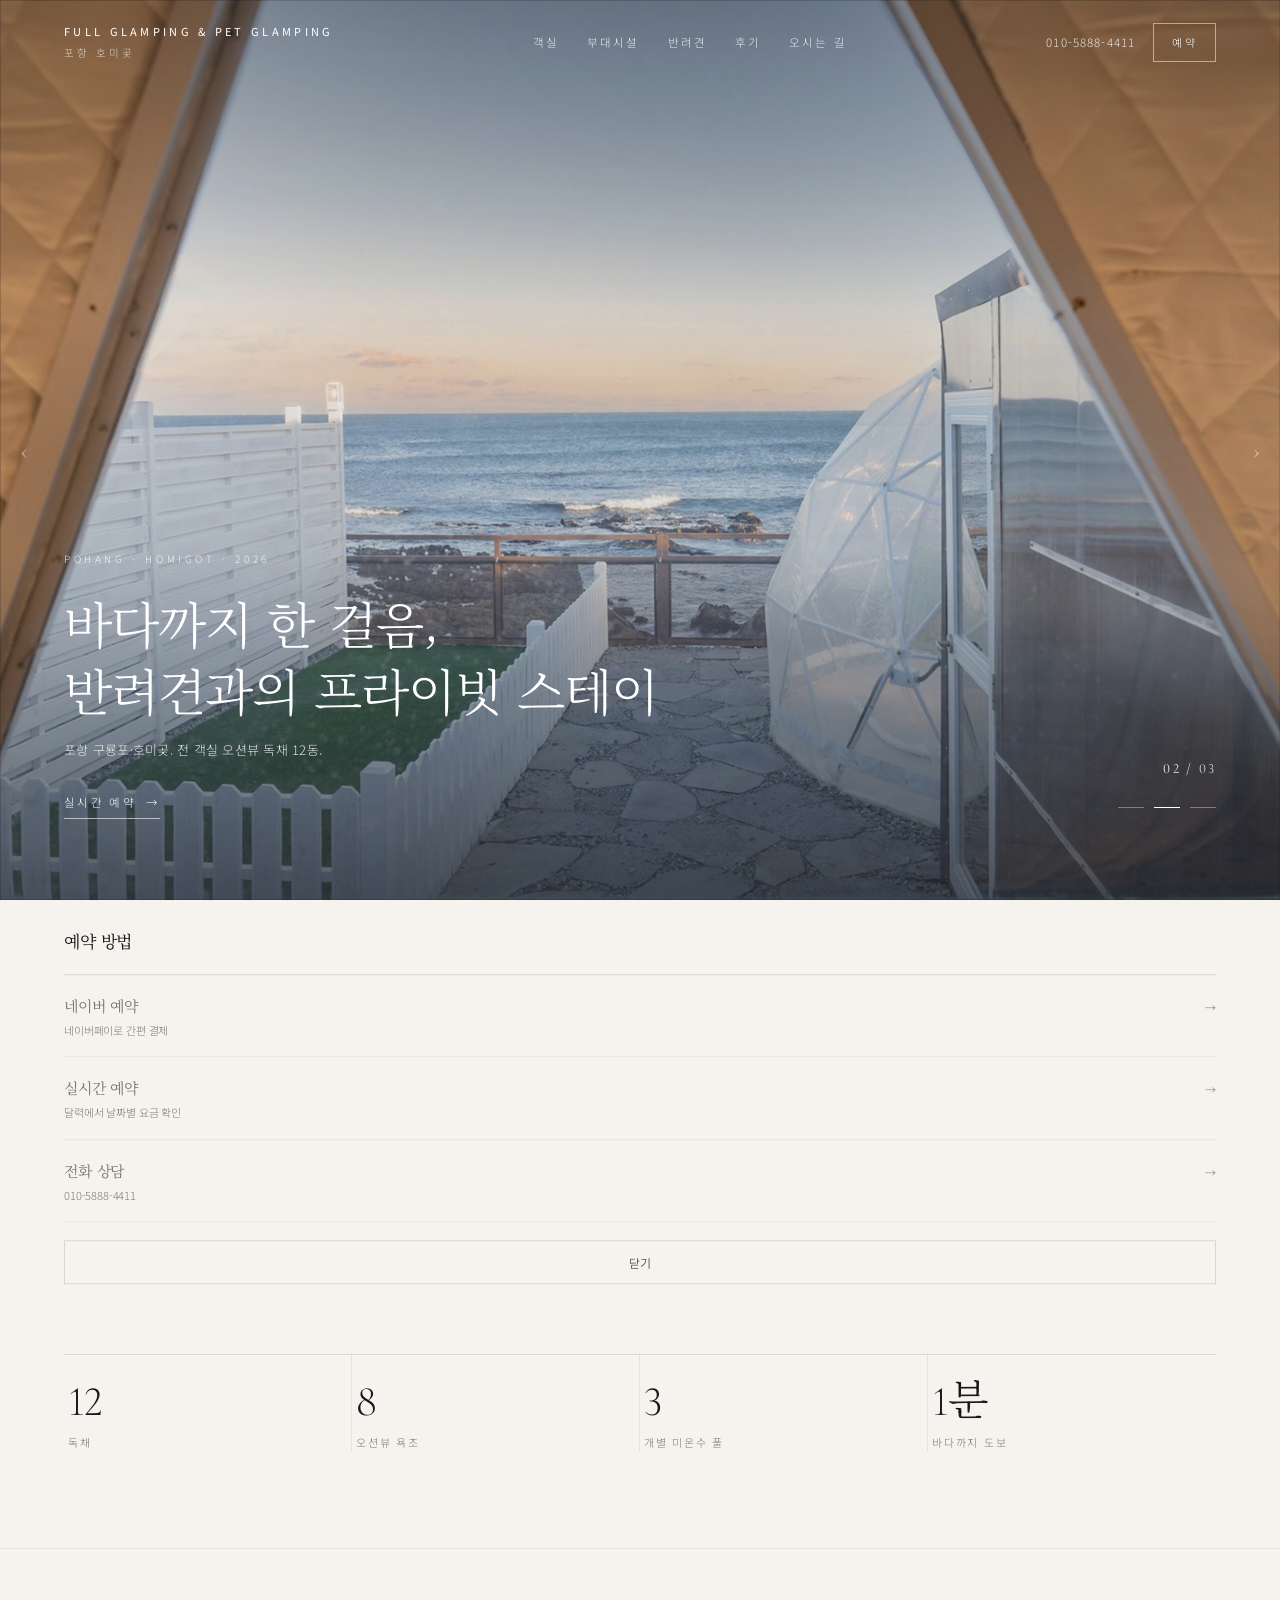
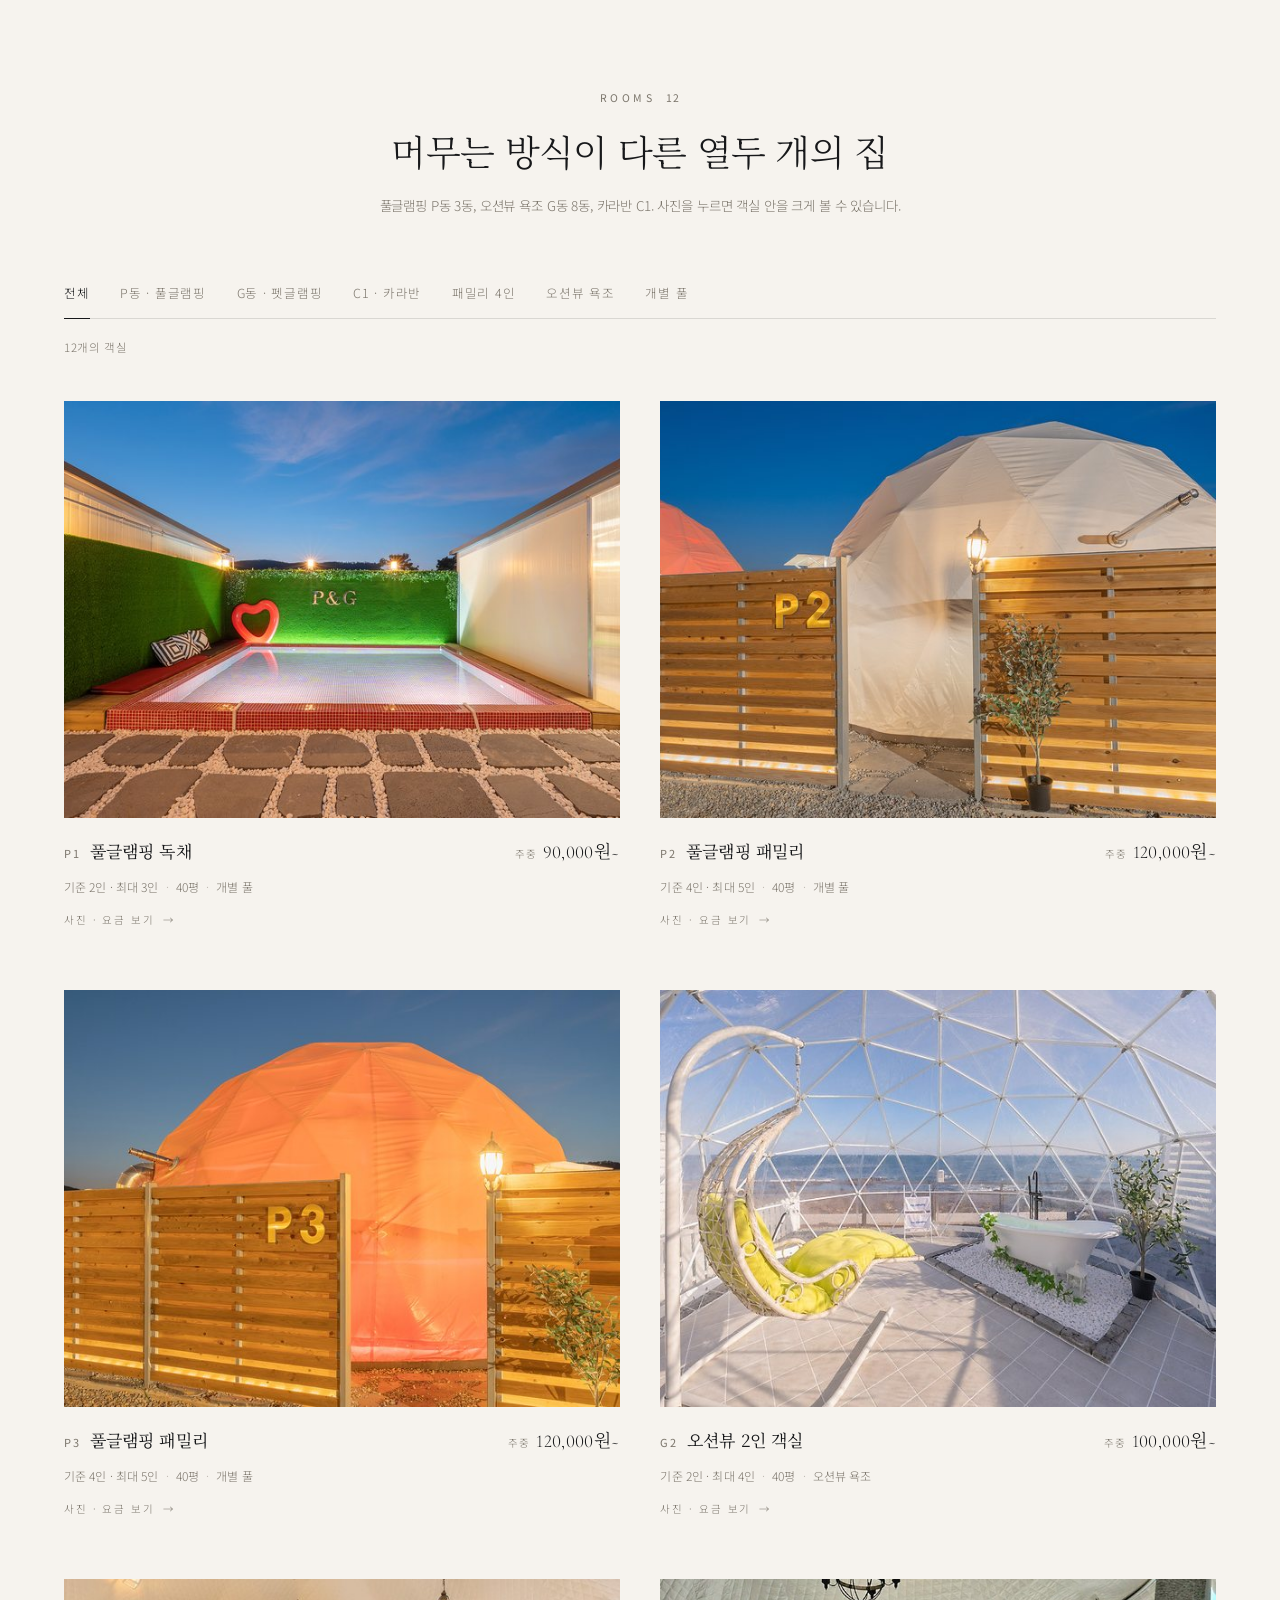
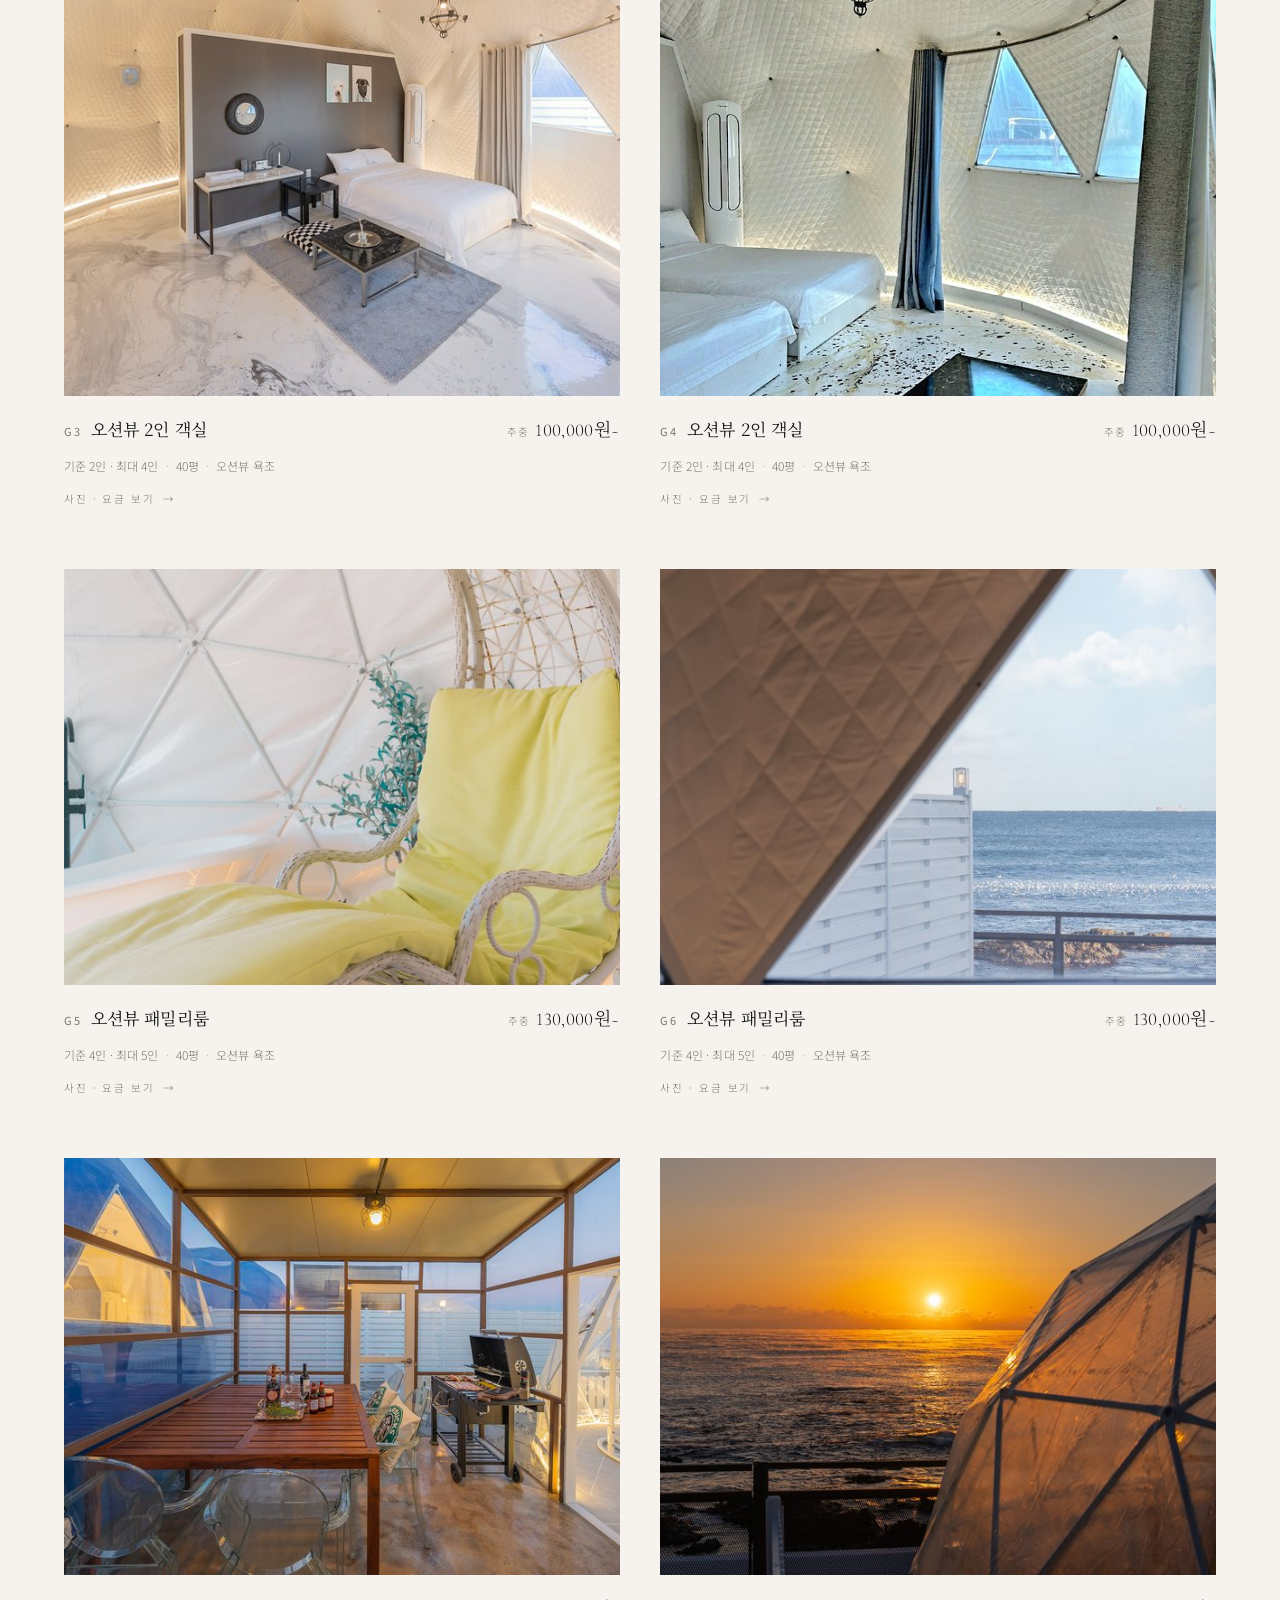
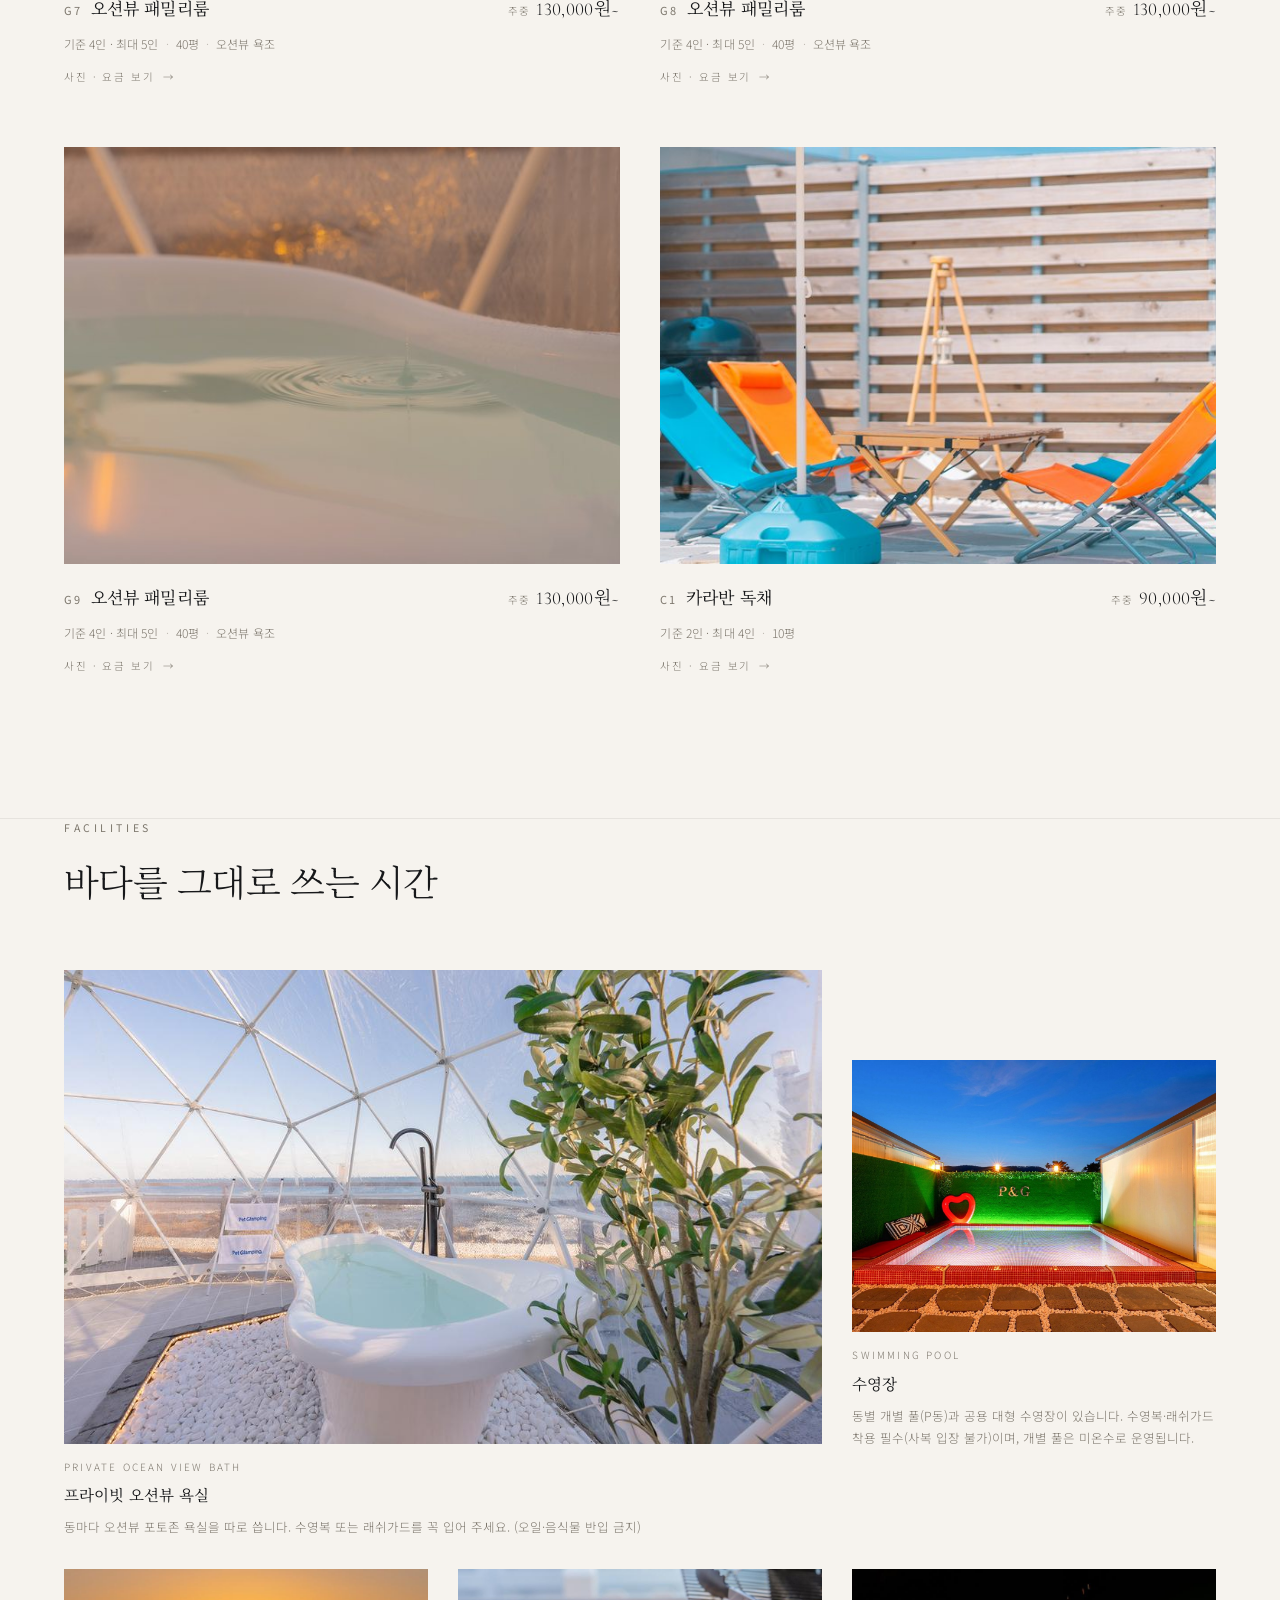
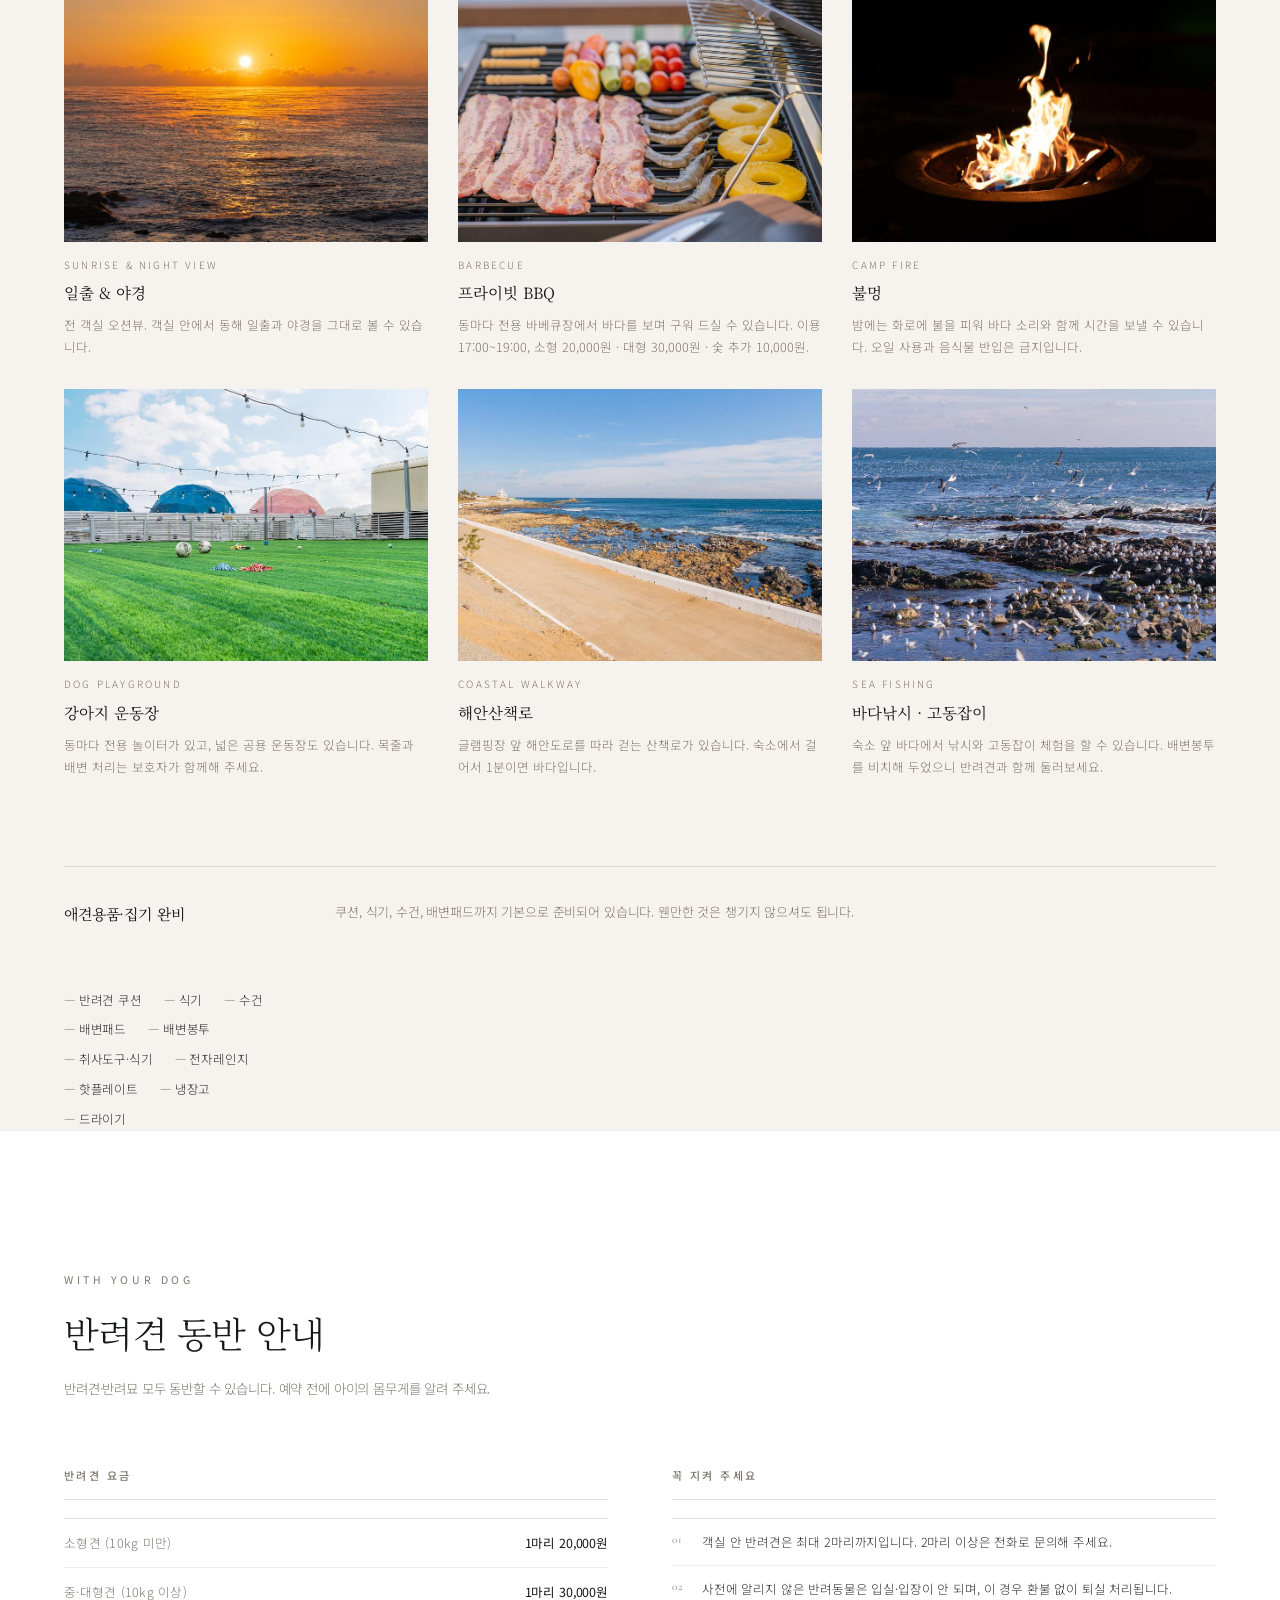
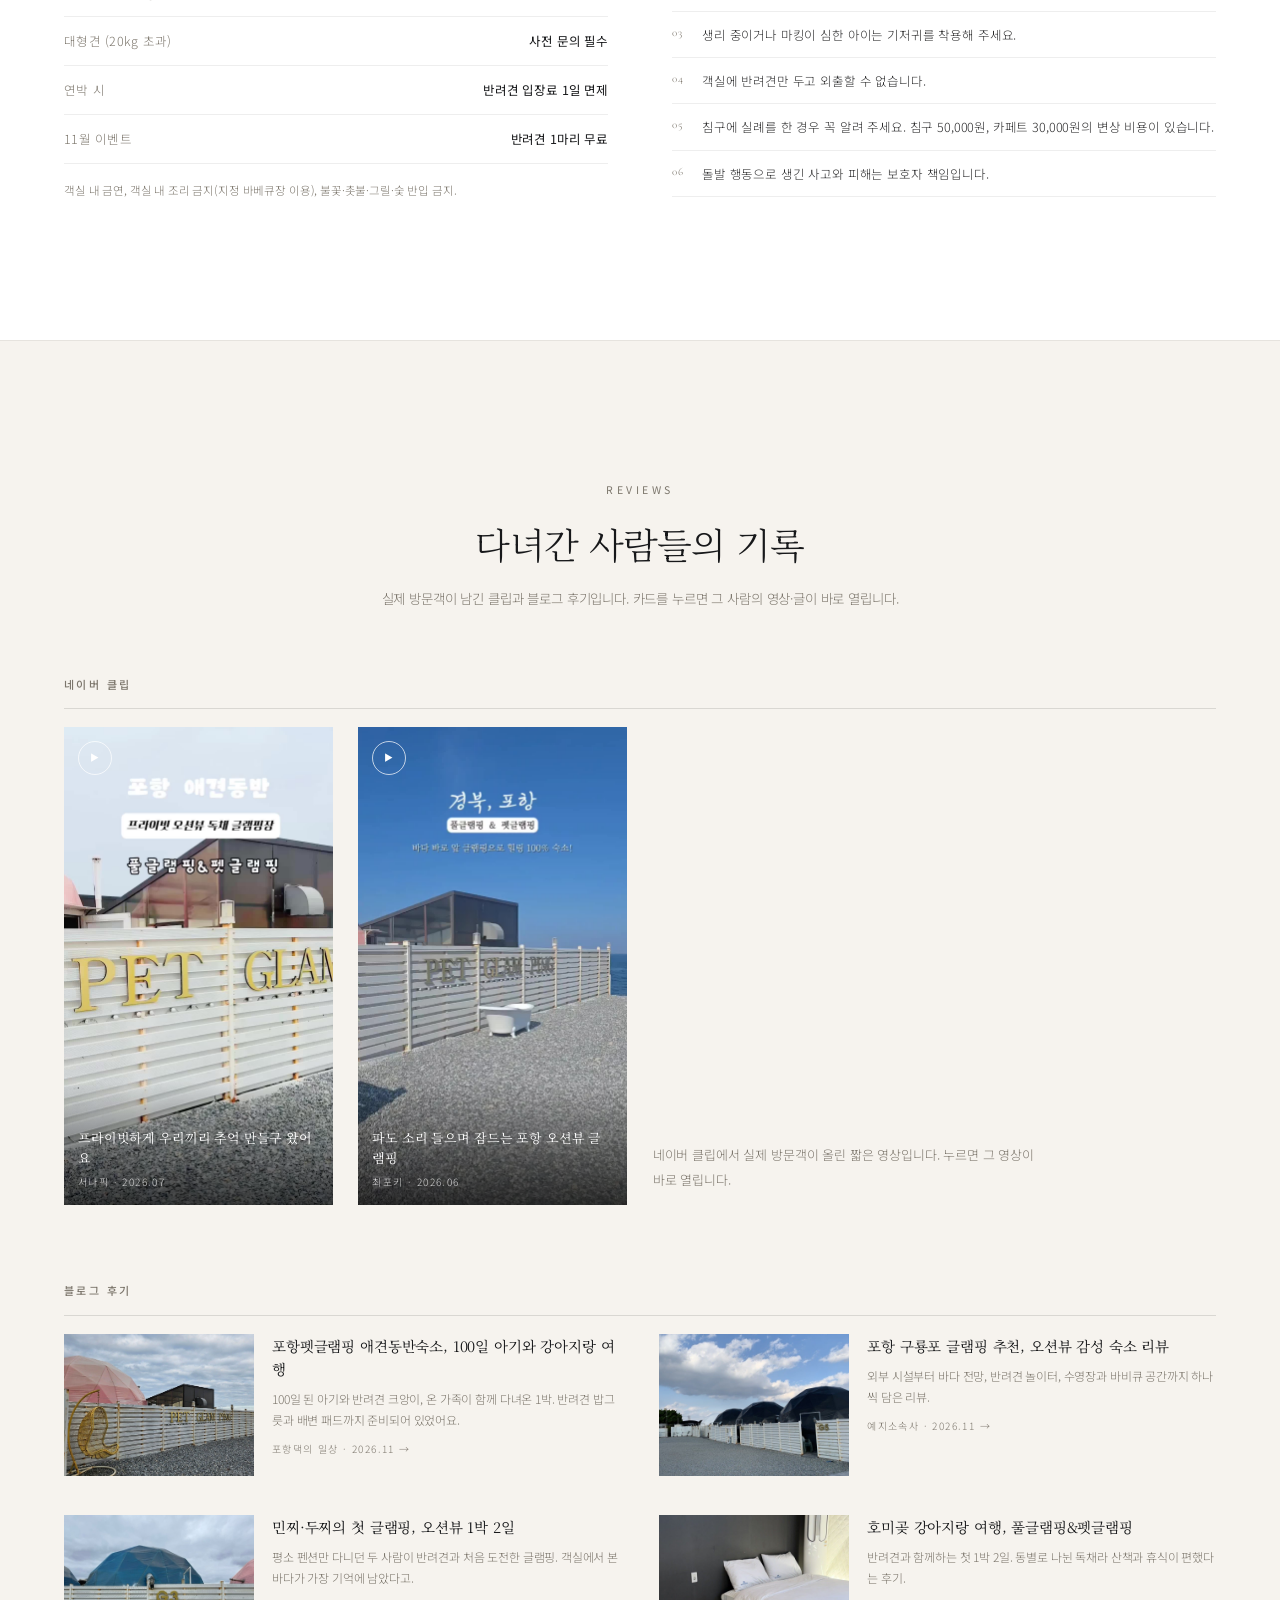
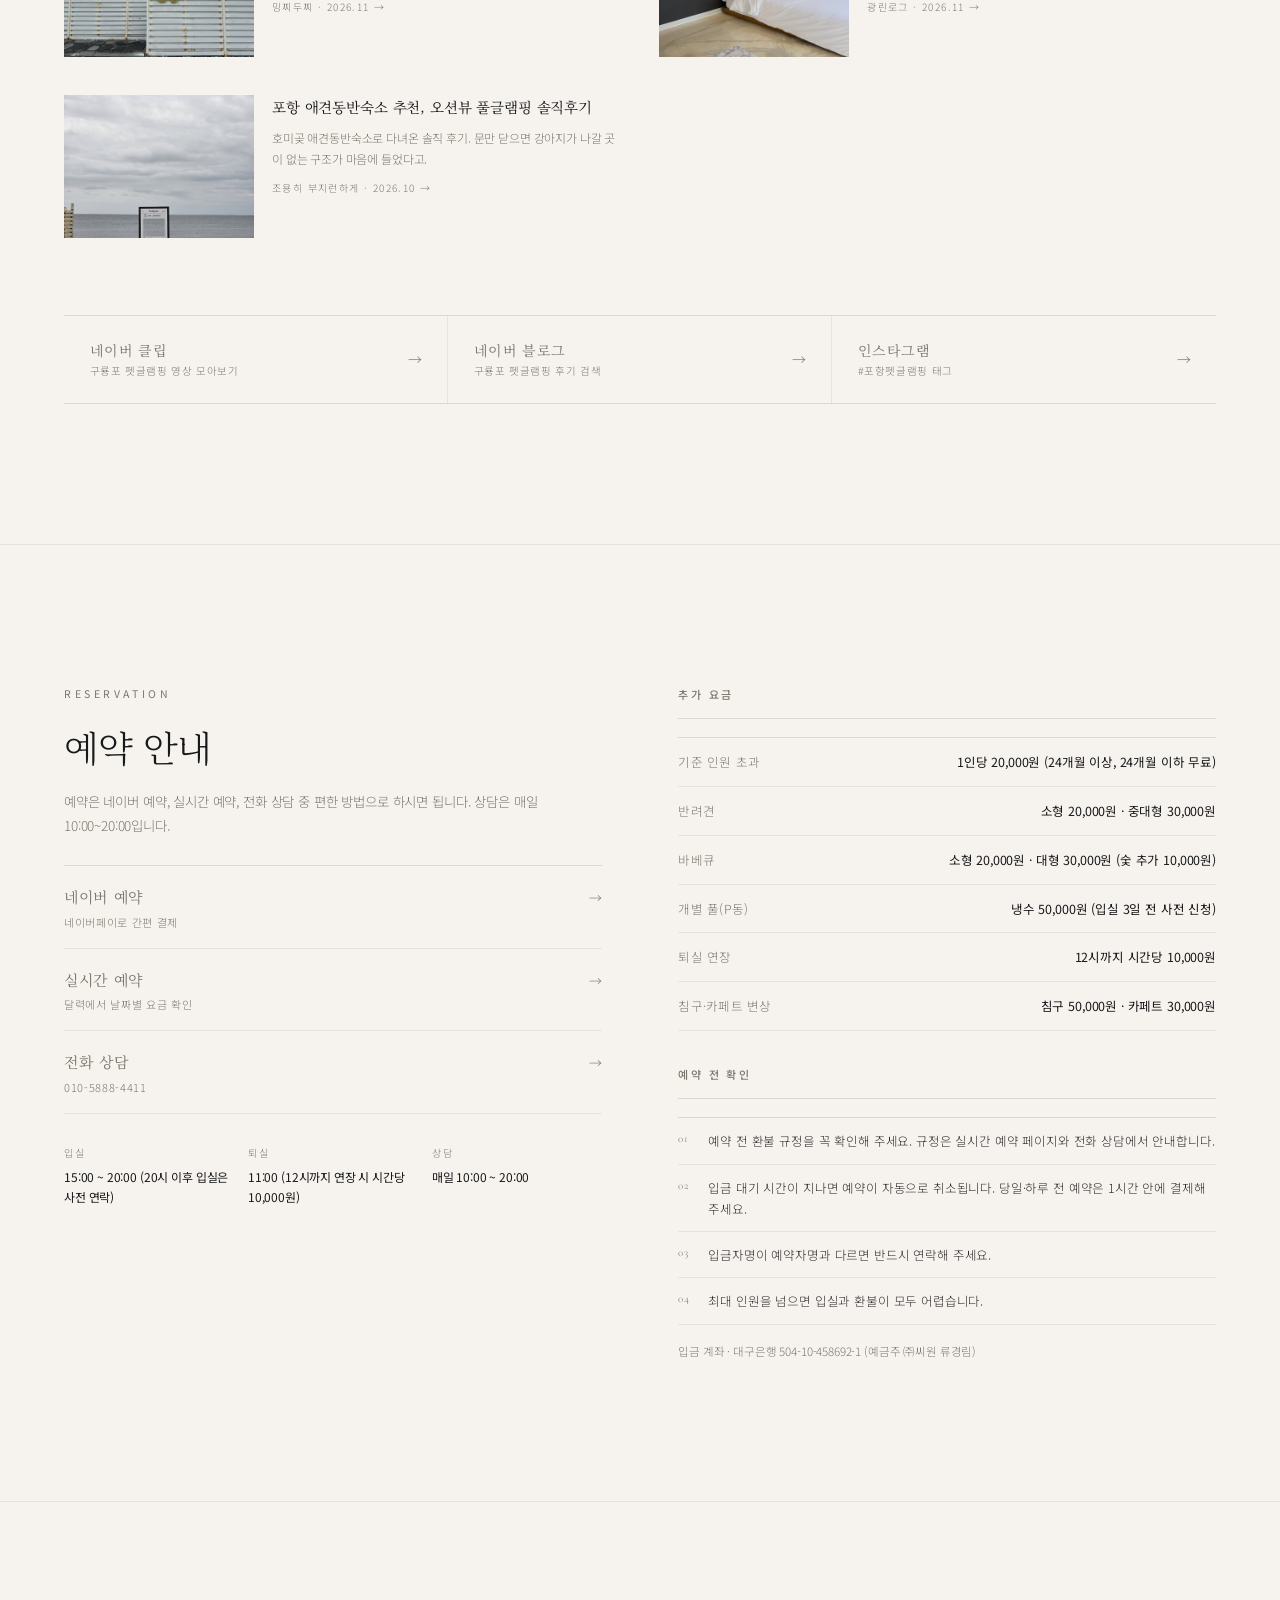
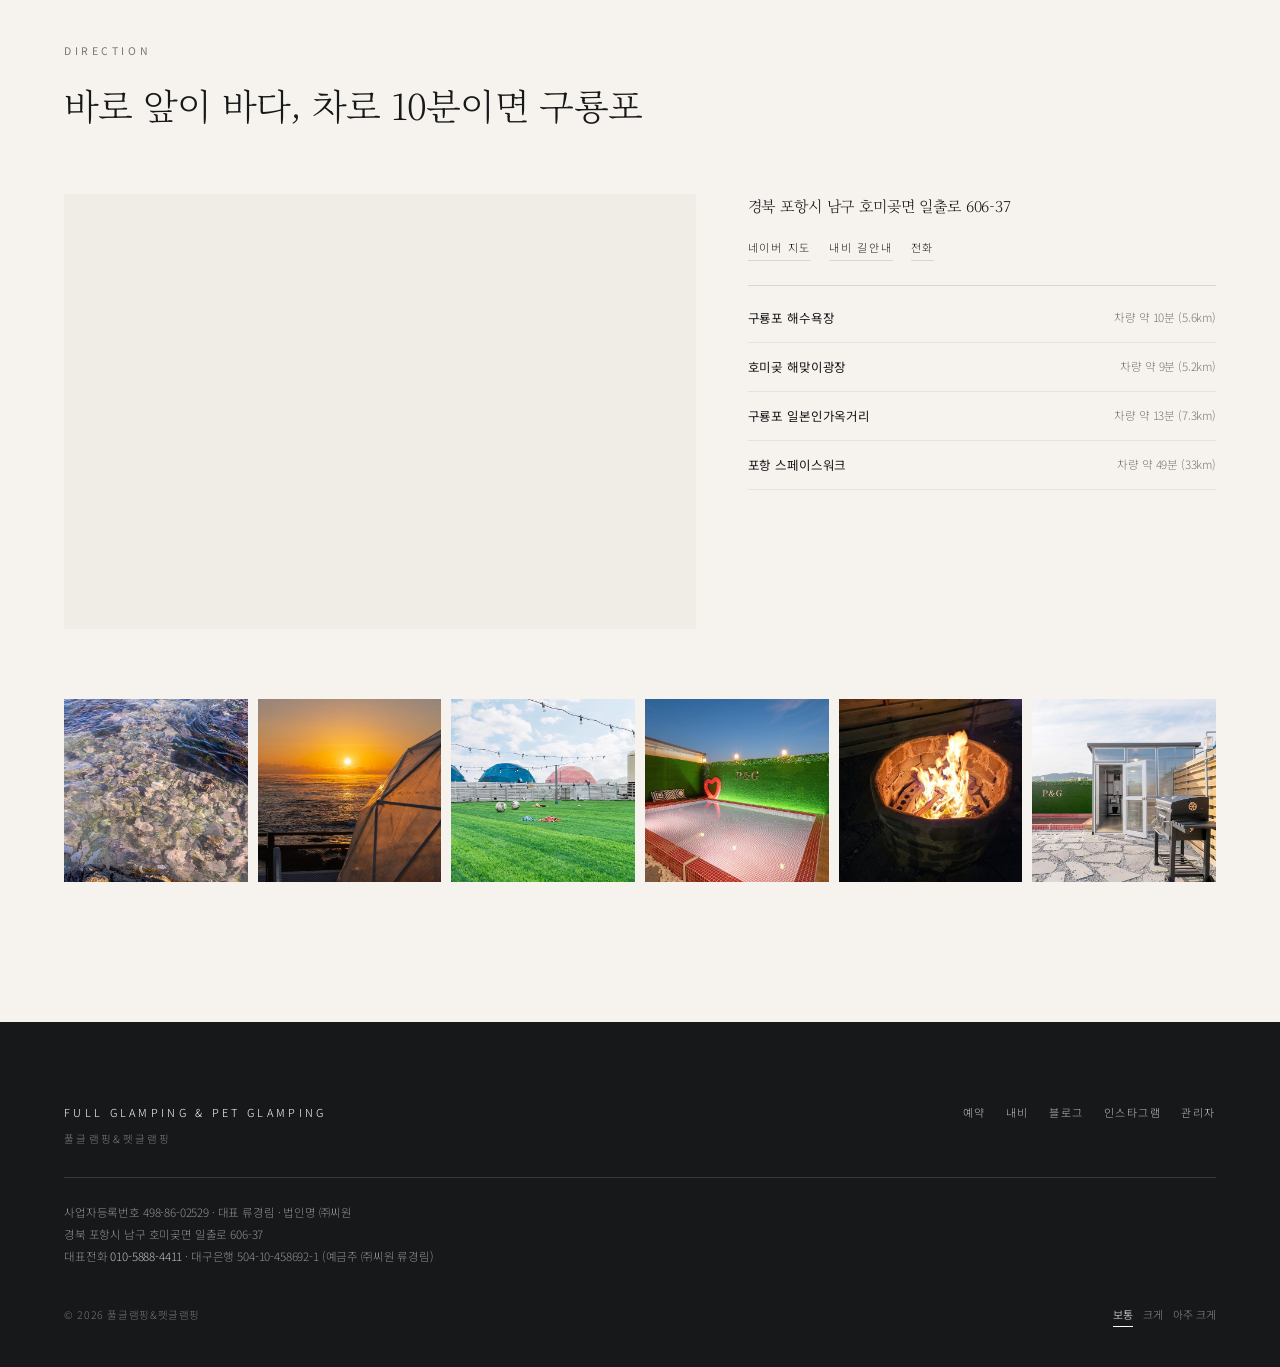
==== commit 37e6f4fb: "공지 바 전환 겹침 제거(한 번에 하나만 보이게), 캐시 버전 갱신" ====
--- a/index.html
+++ b/index.html
@@ -14,7 +14,7 @@
 <link rel="preconnect" href="https://fonts.googleapis.com">
 <link rel="preconnect" href="https://fonts.gstatic.com" crossorigin>
 <link rel="stylesheet" href="https://fonts.googleapis.com/css2?family=Cormorant+Garamond:ital,wght@0,300;0,400;1,300&family=Noto+Sans+KR:wght@300;400;500&family=Noto+Serif+KR:wght@300;400&display=swap">
-<link rel="stylesheet" href="assets/css/style.css?v=5">
+<link rel="stylesheet" href="assets/css/style.css?v=6">
 <link rel="preload" as="image" href="assets/img/hero/hero-tub.jpg">
 </head>
 <body>
@@ -312,6 +312,6 @@
 
 <script src="assets/js/site-data.js?v=6"></script>
 <script src="assets/js/fontsize.js?v=2"></script>
-<script src="assets/js/app.js?v=4"></script>
+<script src="assets/js/app.js?v=5"></script>
 </body>
 </html>
--- a/assets/css/style.css
+++ b/assets/css/style.css
@@ -186,11 +186,12 @@
 .nb-item{
   position:absolute;inset:0;display:flex;align-items:center;gap:10px;
   font-size:12px;letter-spacing:.01em;color:var(--ink-2);
-  opacity:0;transition:opacity .7s var(--ease);
+  opacity:0;transition:opacity .5s var(--ease);
   white-space:nowrap;overflow:hidden;
   pointer-events:none;z-index:0;
 }
 .nb-item.is-on{opacity:1;pointer-events:auto;z-index:2}
+.nb-item.is-off{transition:none}
 .nb-item strong{
   flex:0 0 auto;font-weight:400;color:var(--muted);
   letter-spacing:.16em;font-size:10px;text-transform:uppercase;white-space:nowrap;
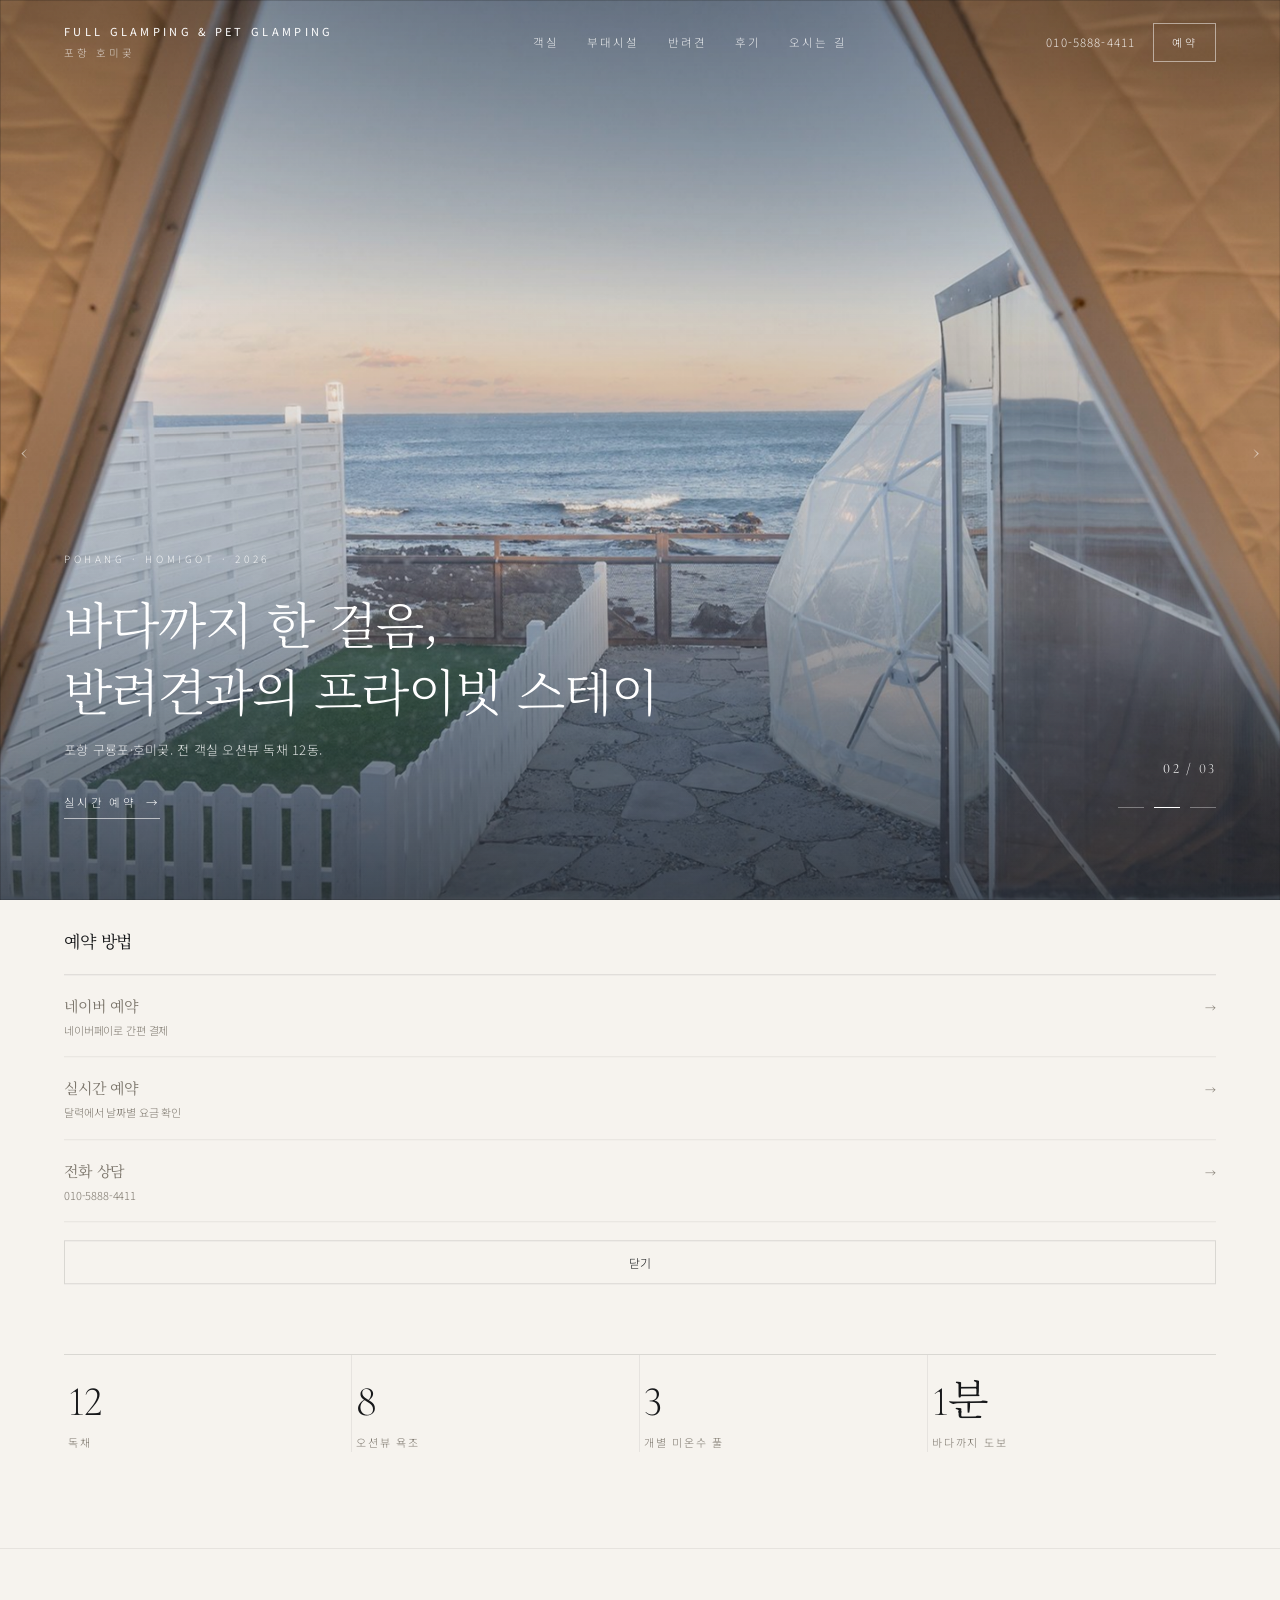
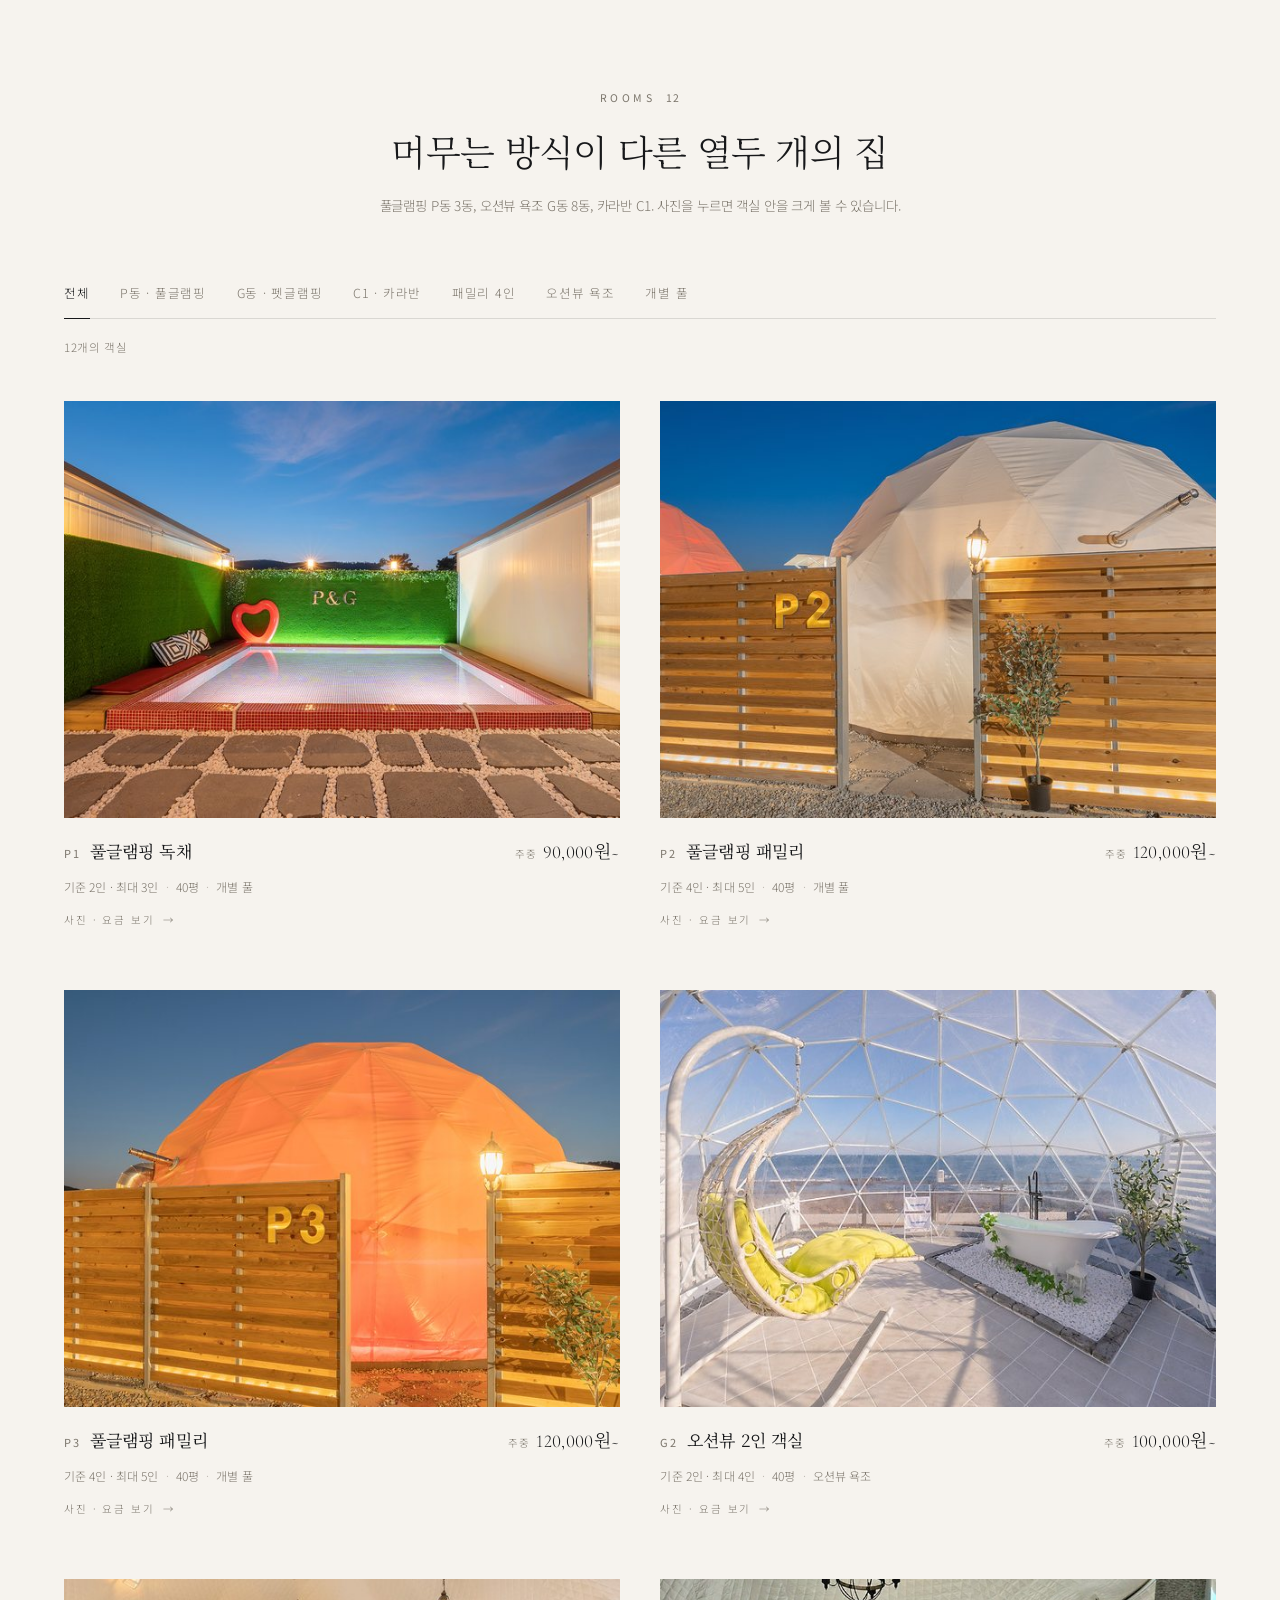
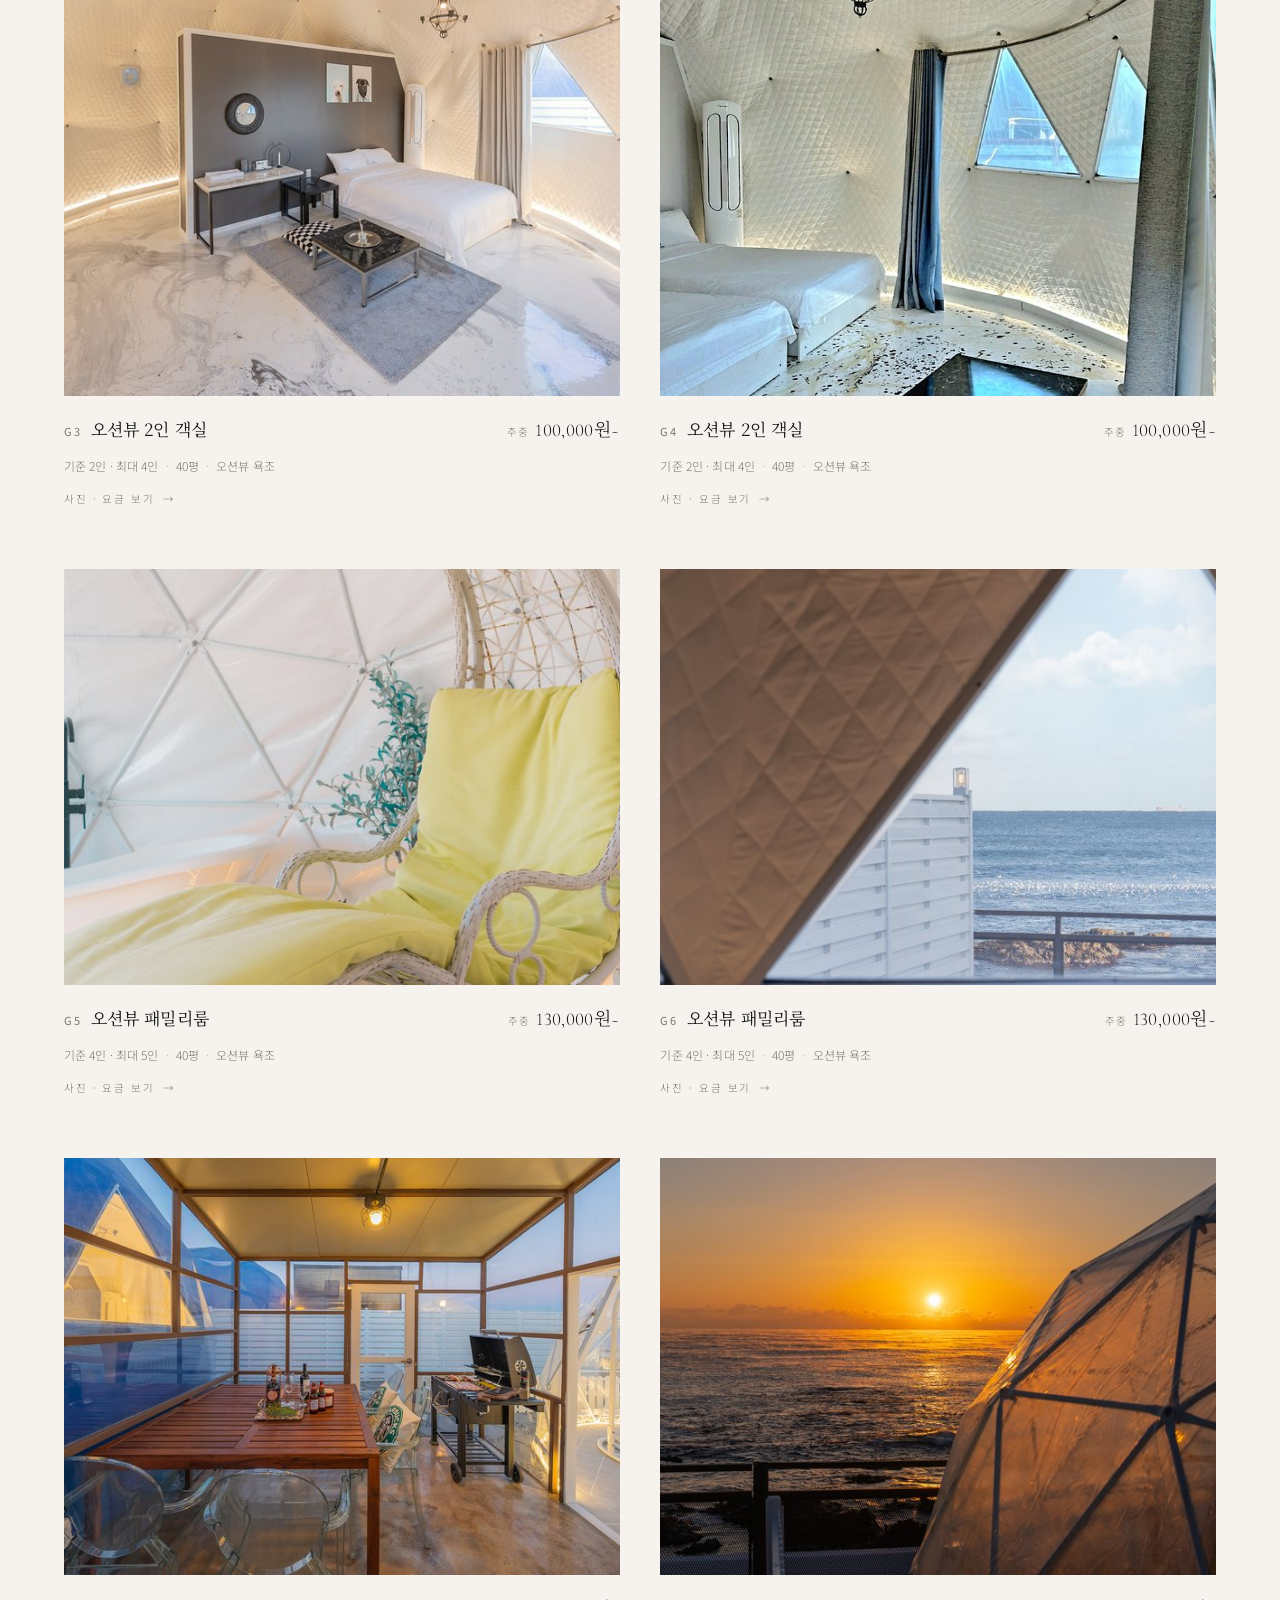
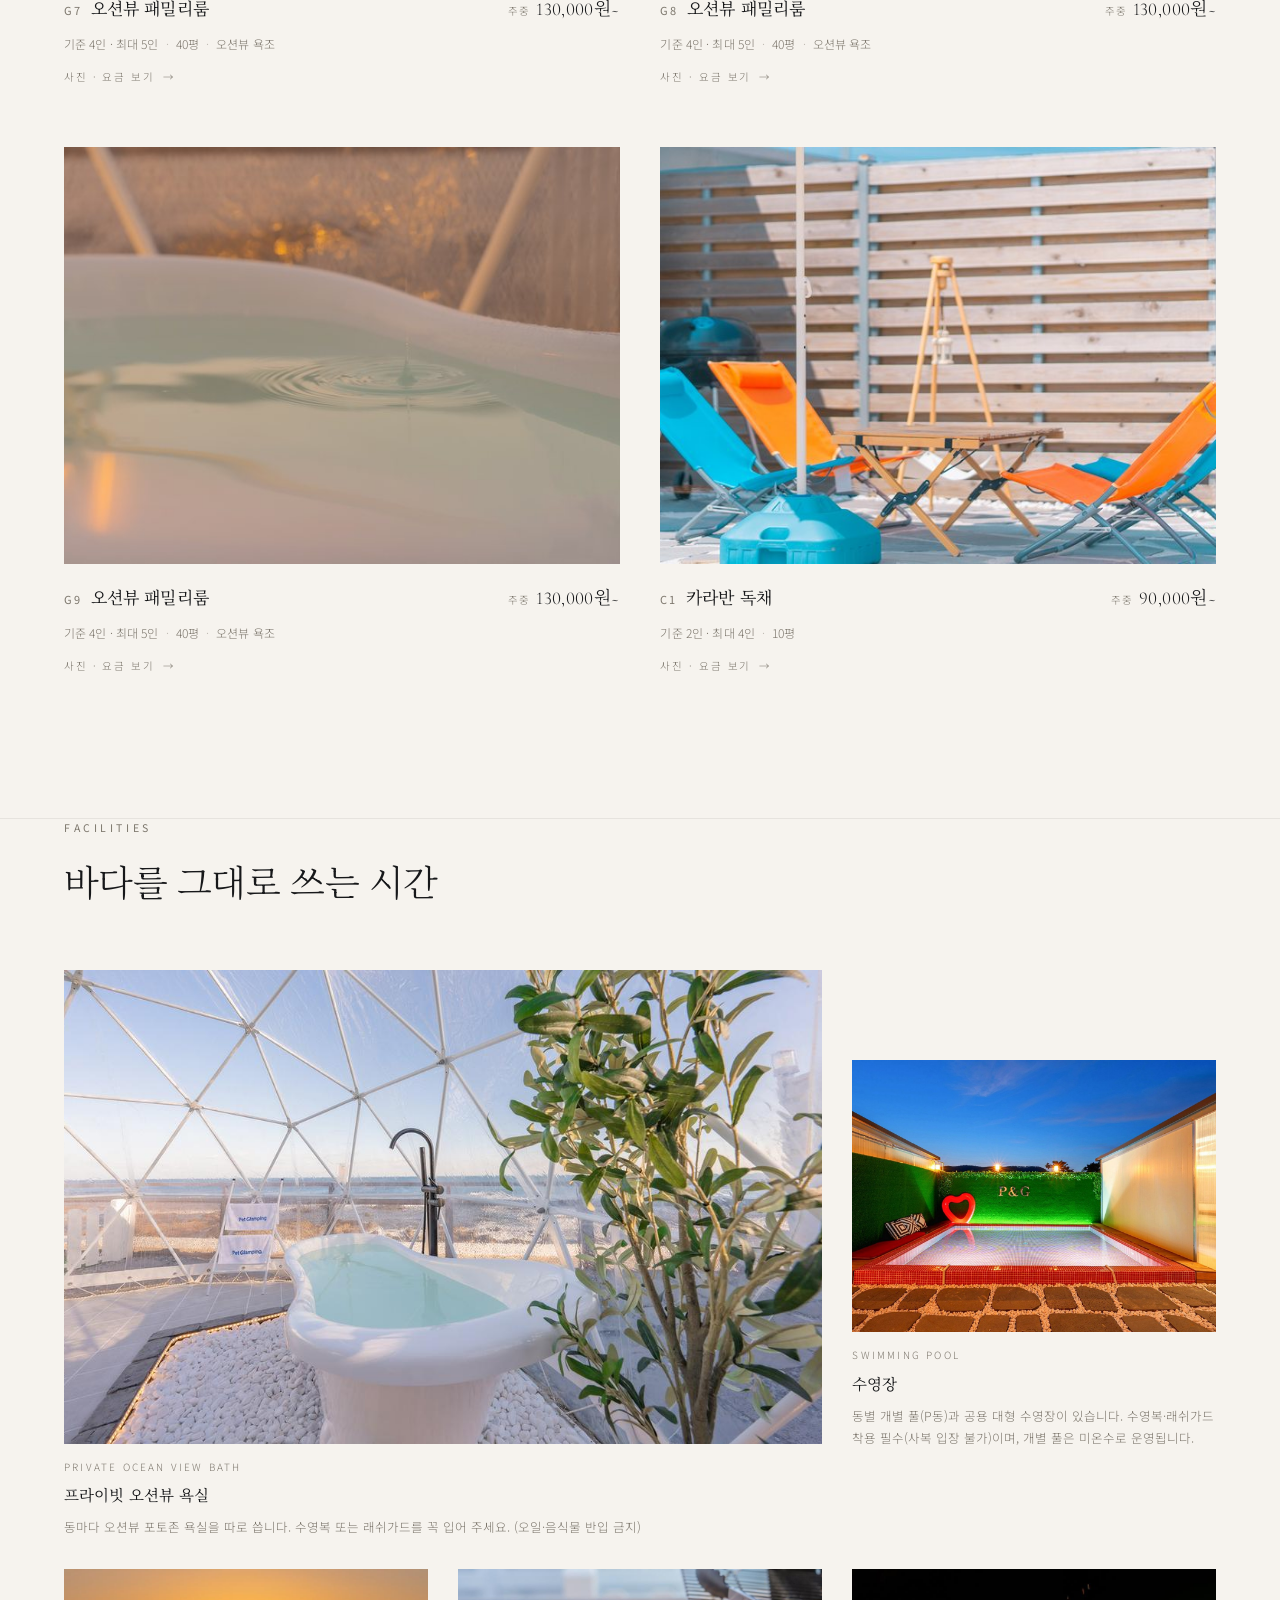
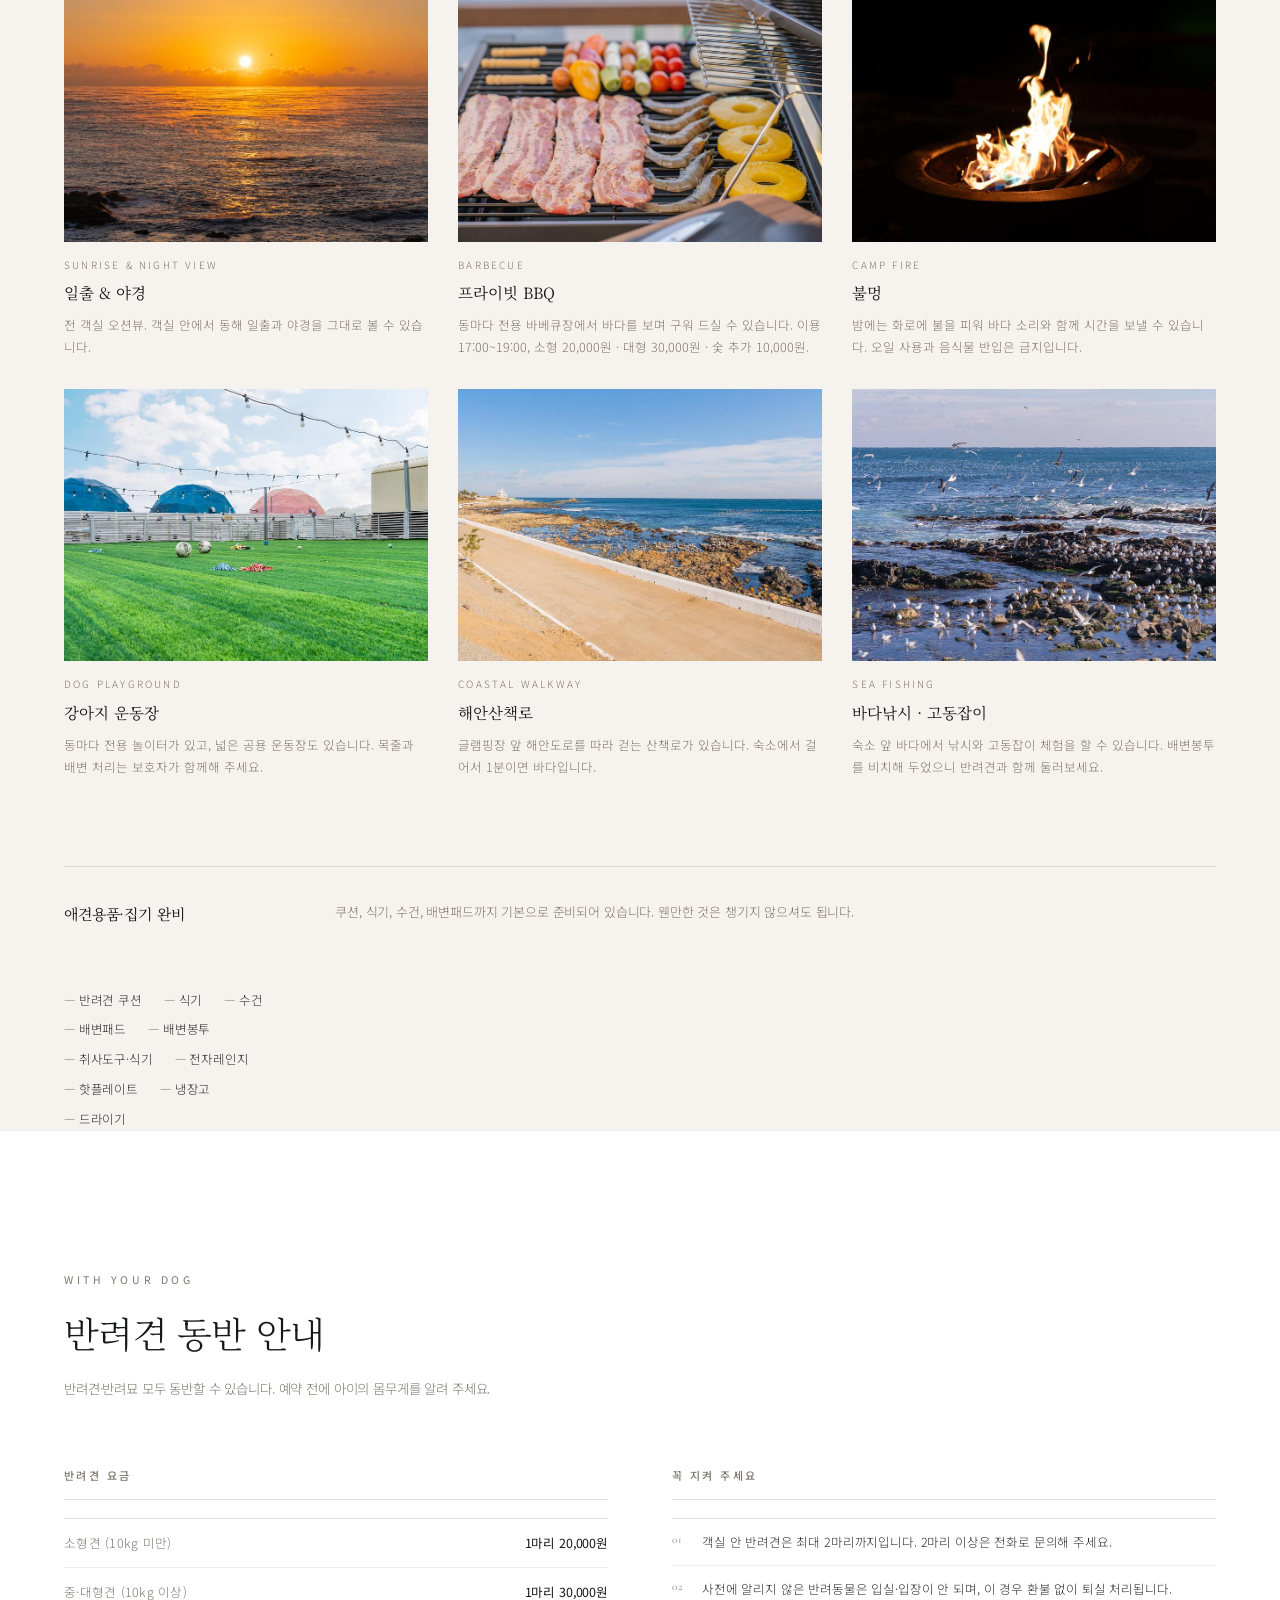
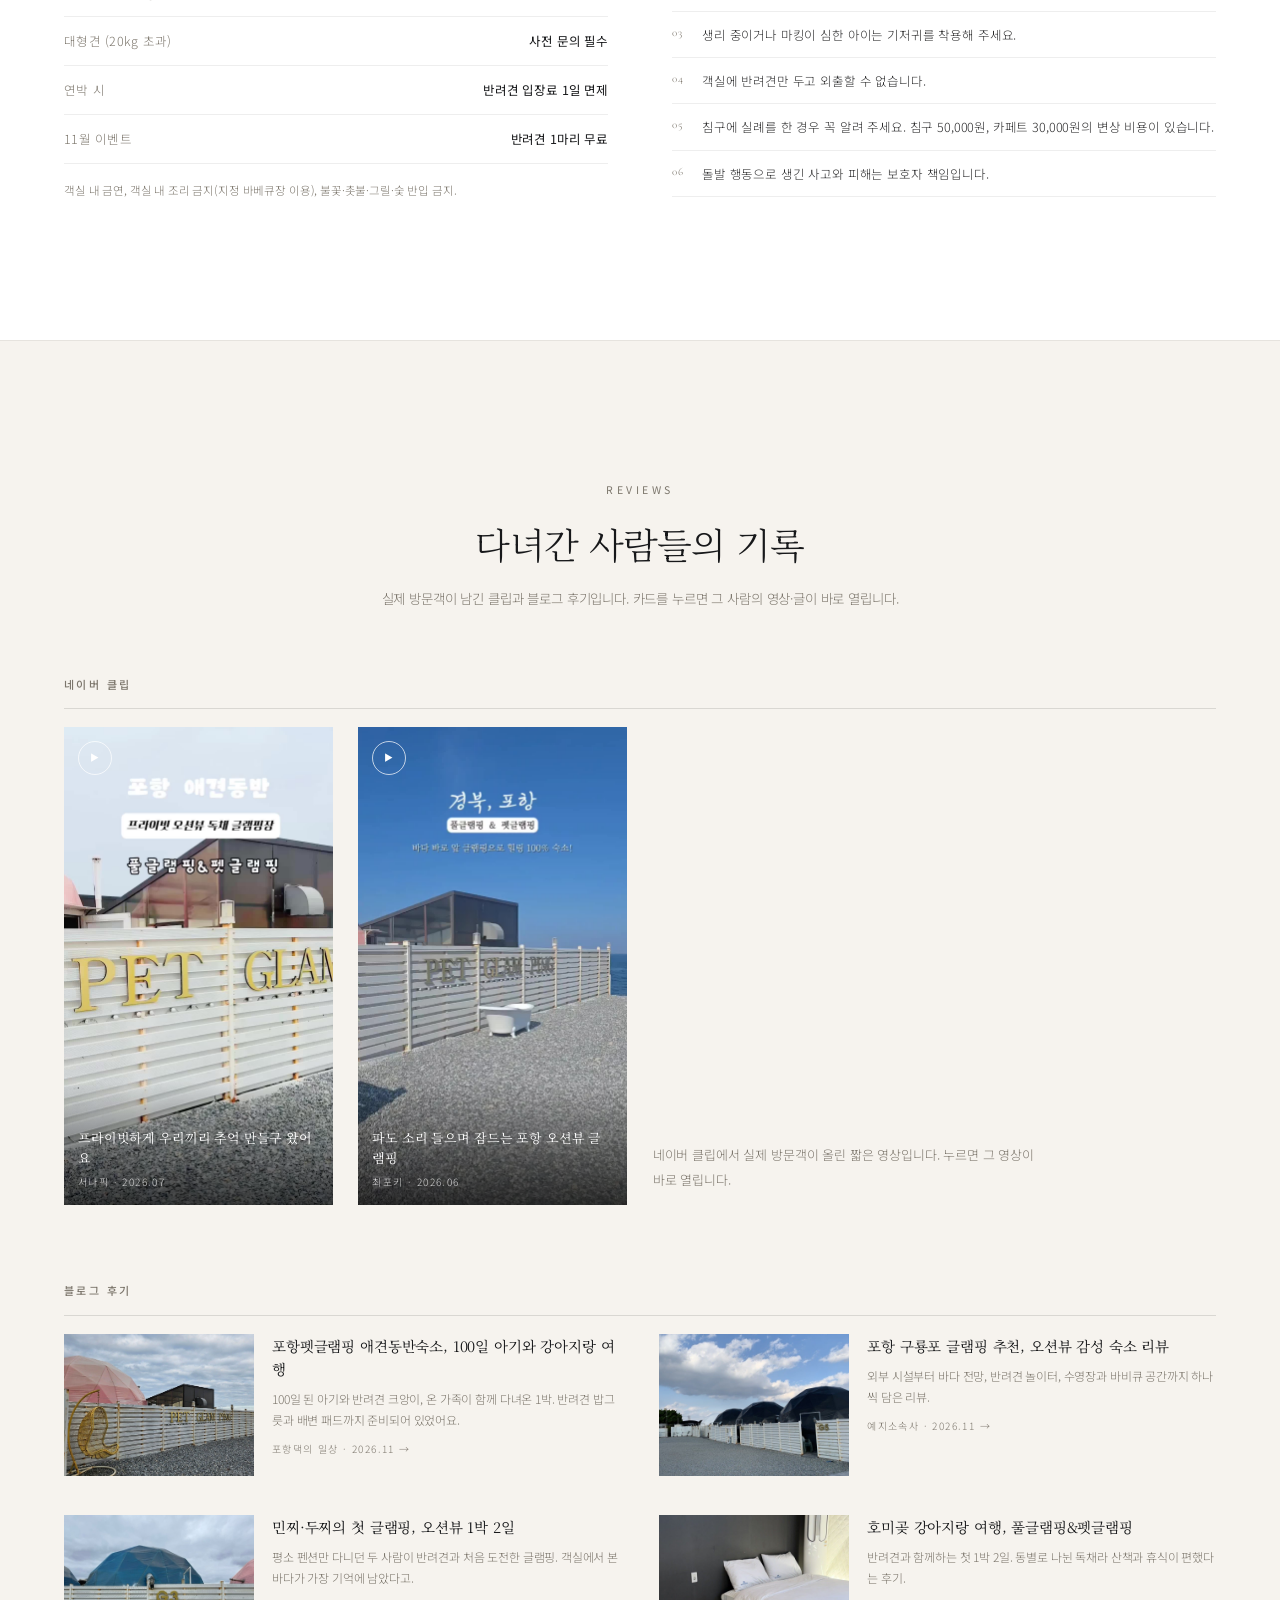
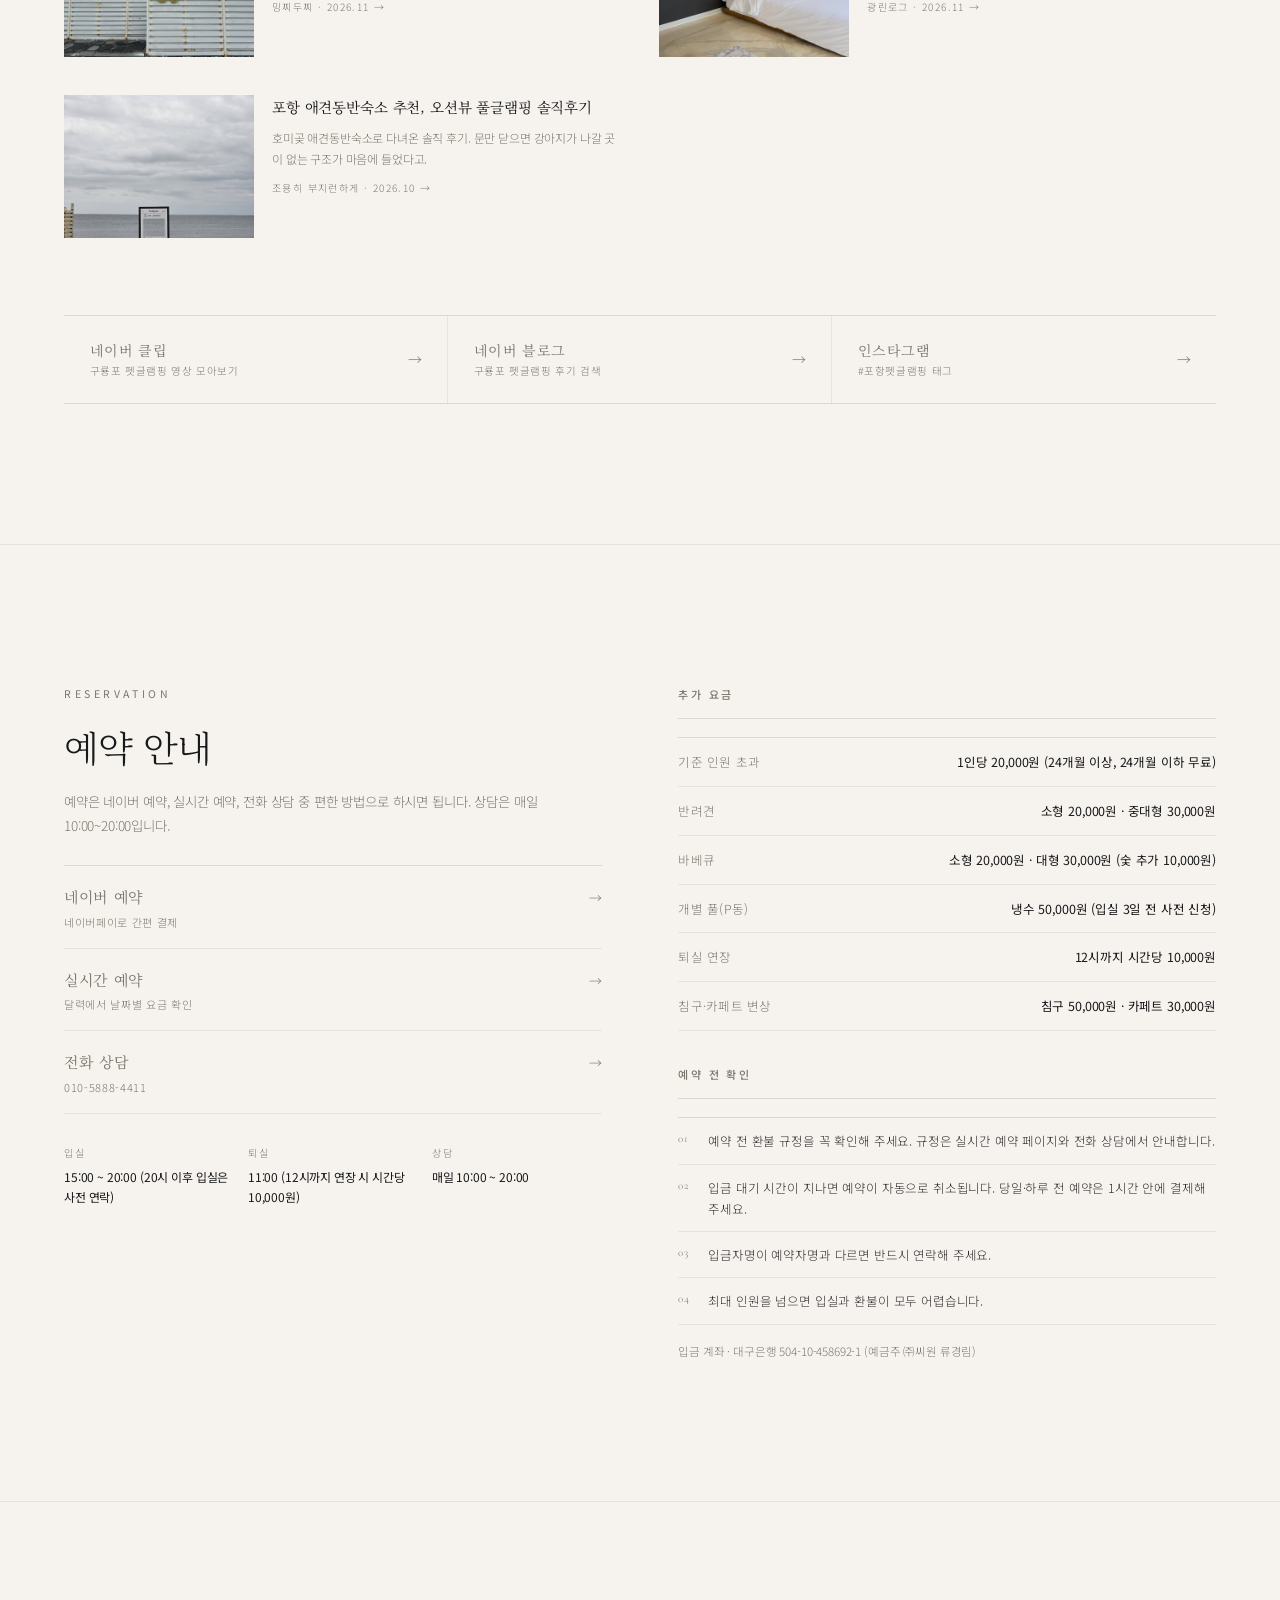
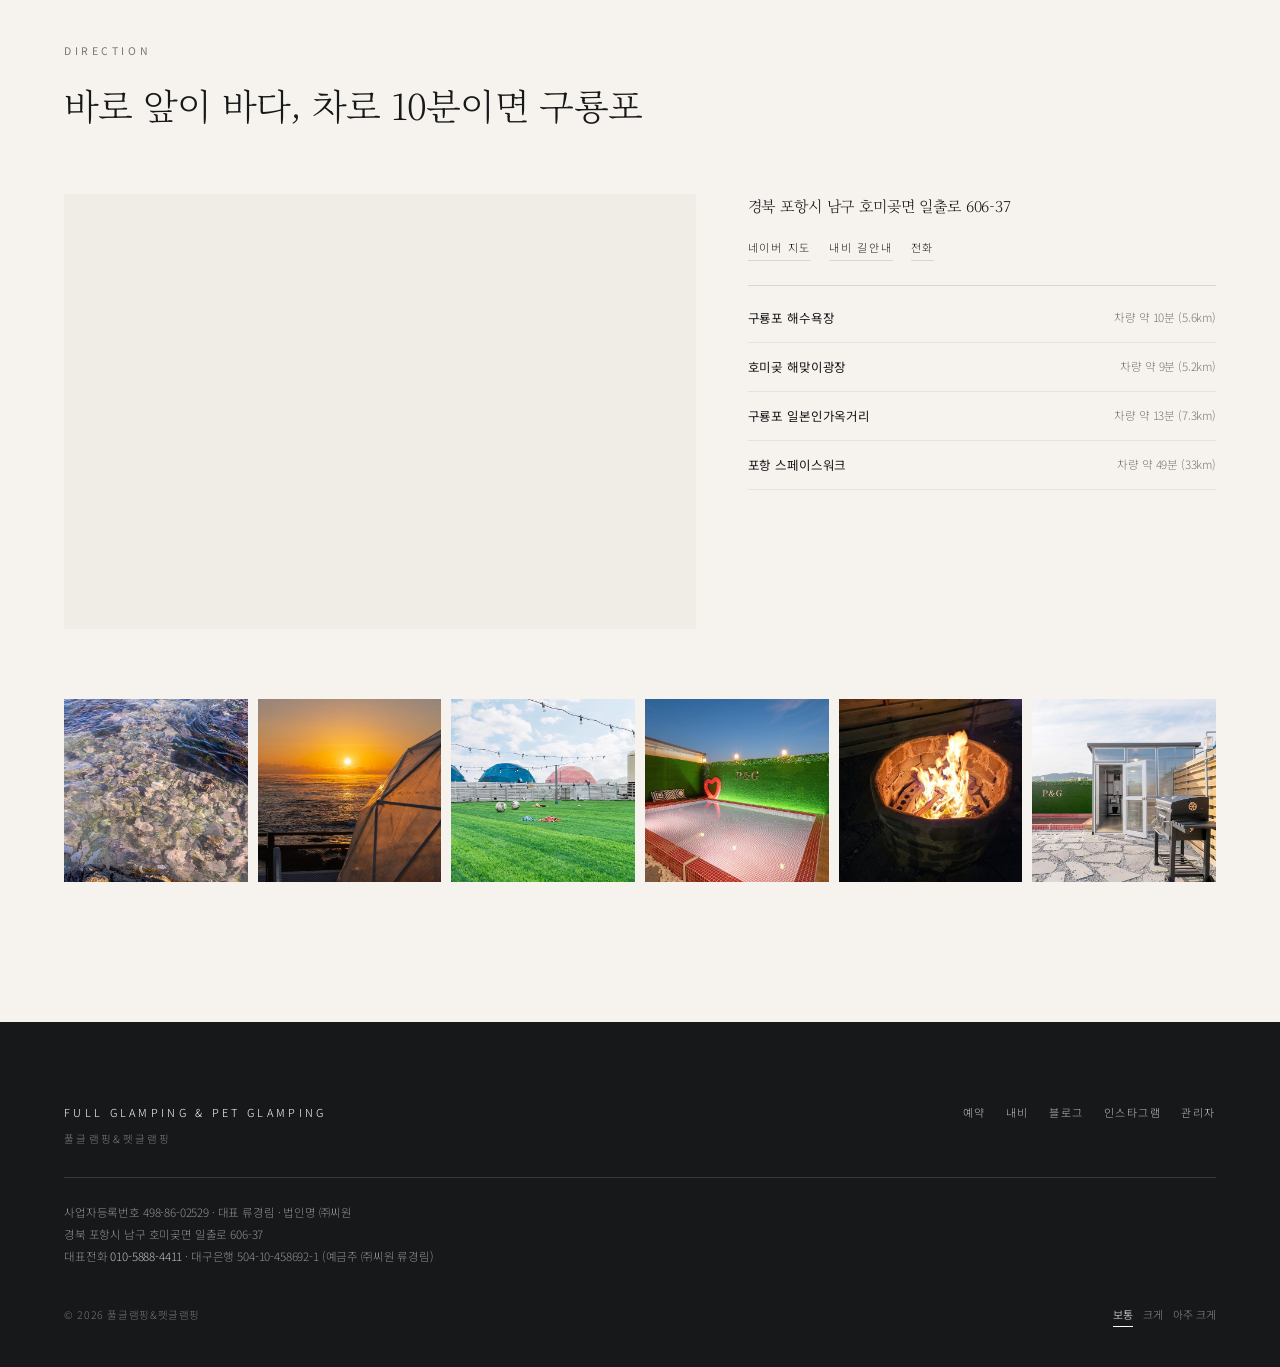
==== commit 531c113f: "히어로 스와이프 손을 화면 밖에서 떼도 자동 넘김 재개" ====
--- a/index.html
+++ b/index.html
@@ -312,6 +312,6 @@
 
 <script src="assets/js/site-data.js?v=6"></script>
 <script src="assets/js/fontsize.js?v=2"></script>
-<script src="assets/js/app.js?v=5"></script>
+<script src="assets/js/app.js?v=6"></script>
 </body>
 </html>
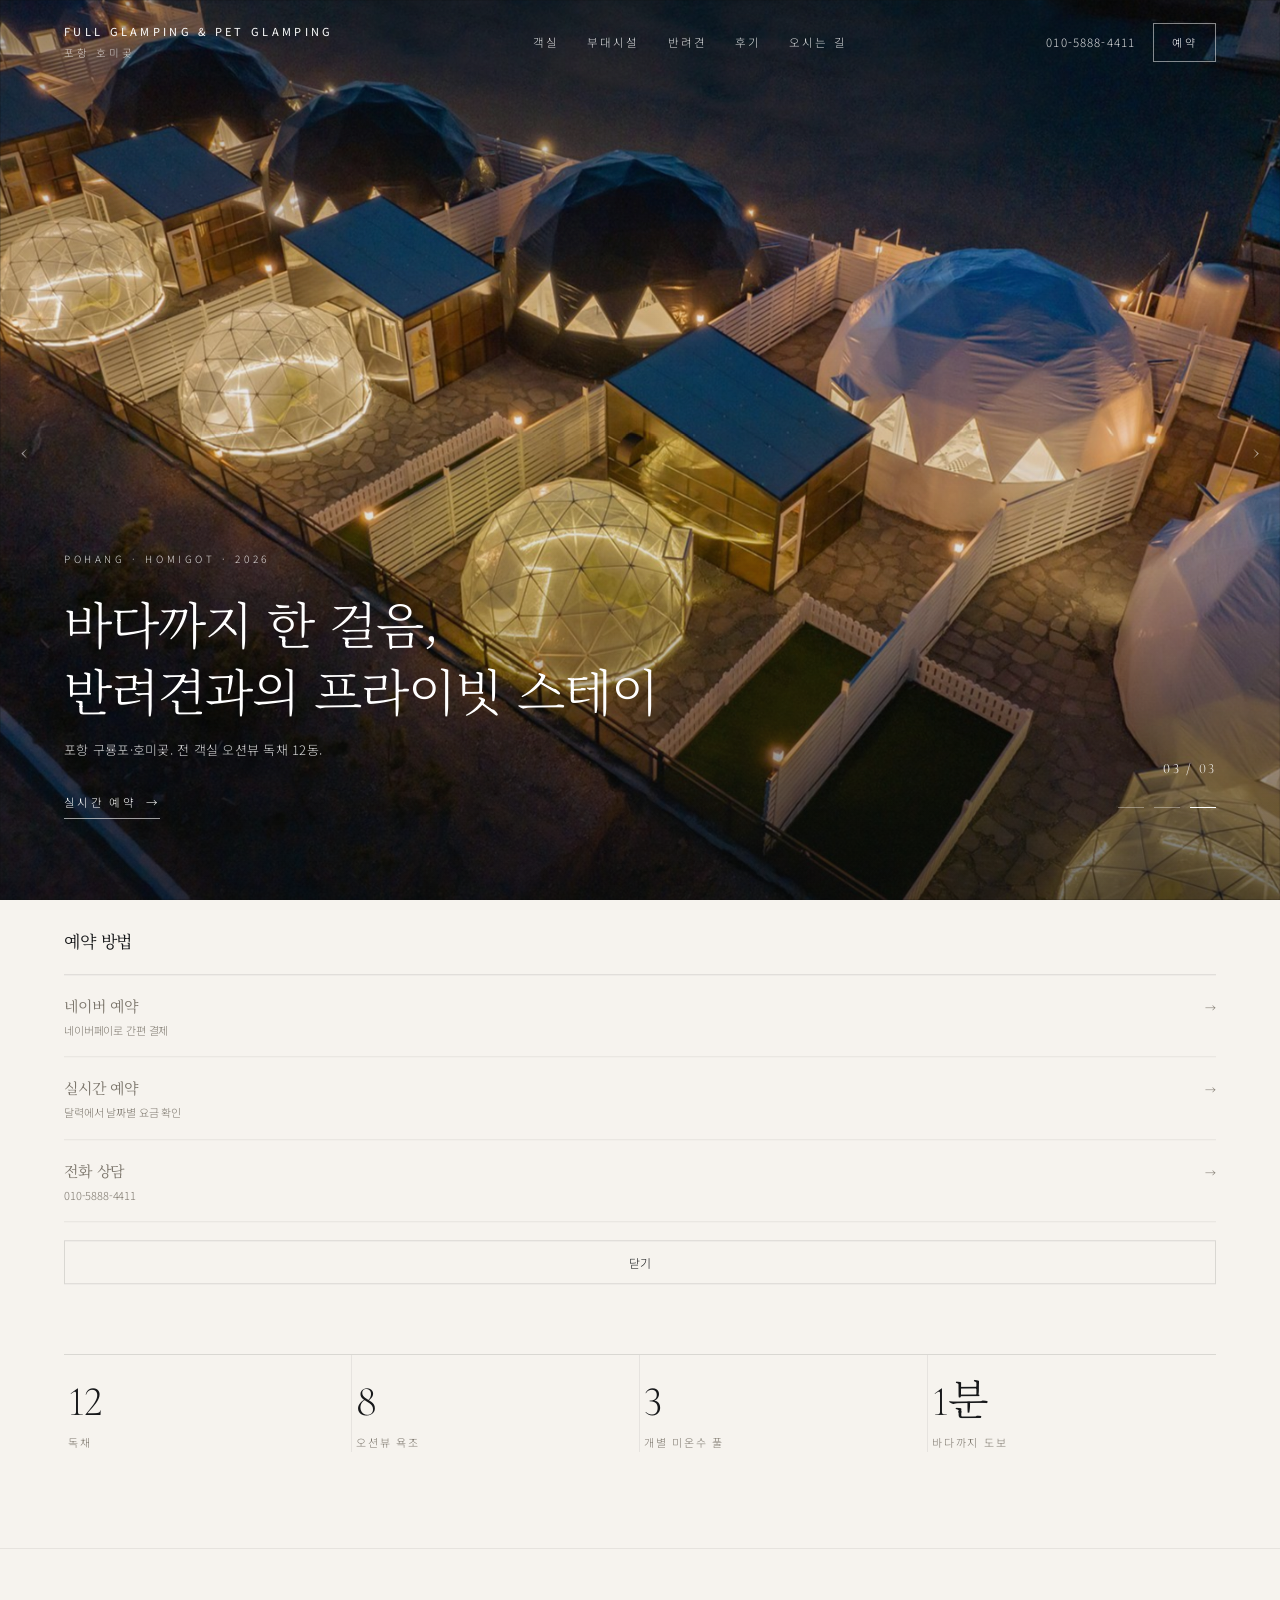
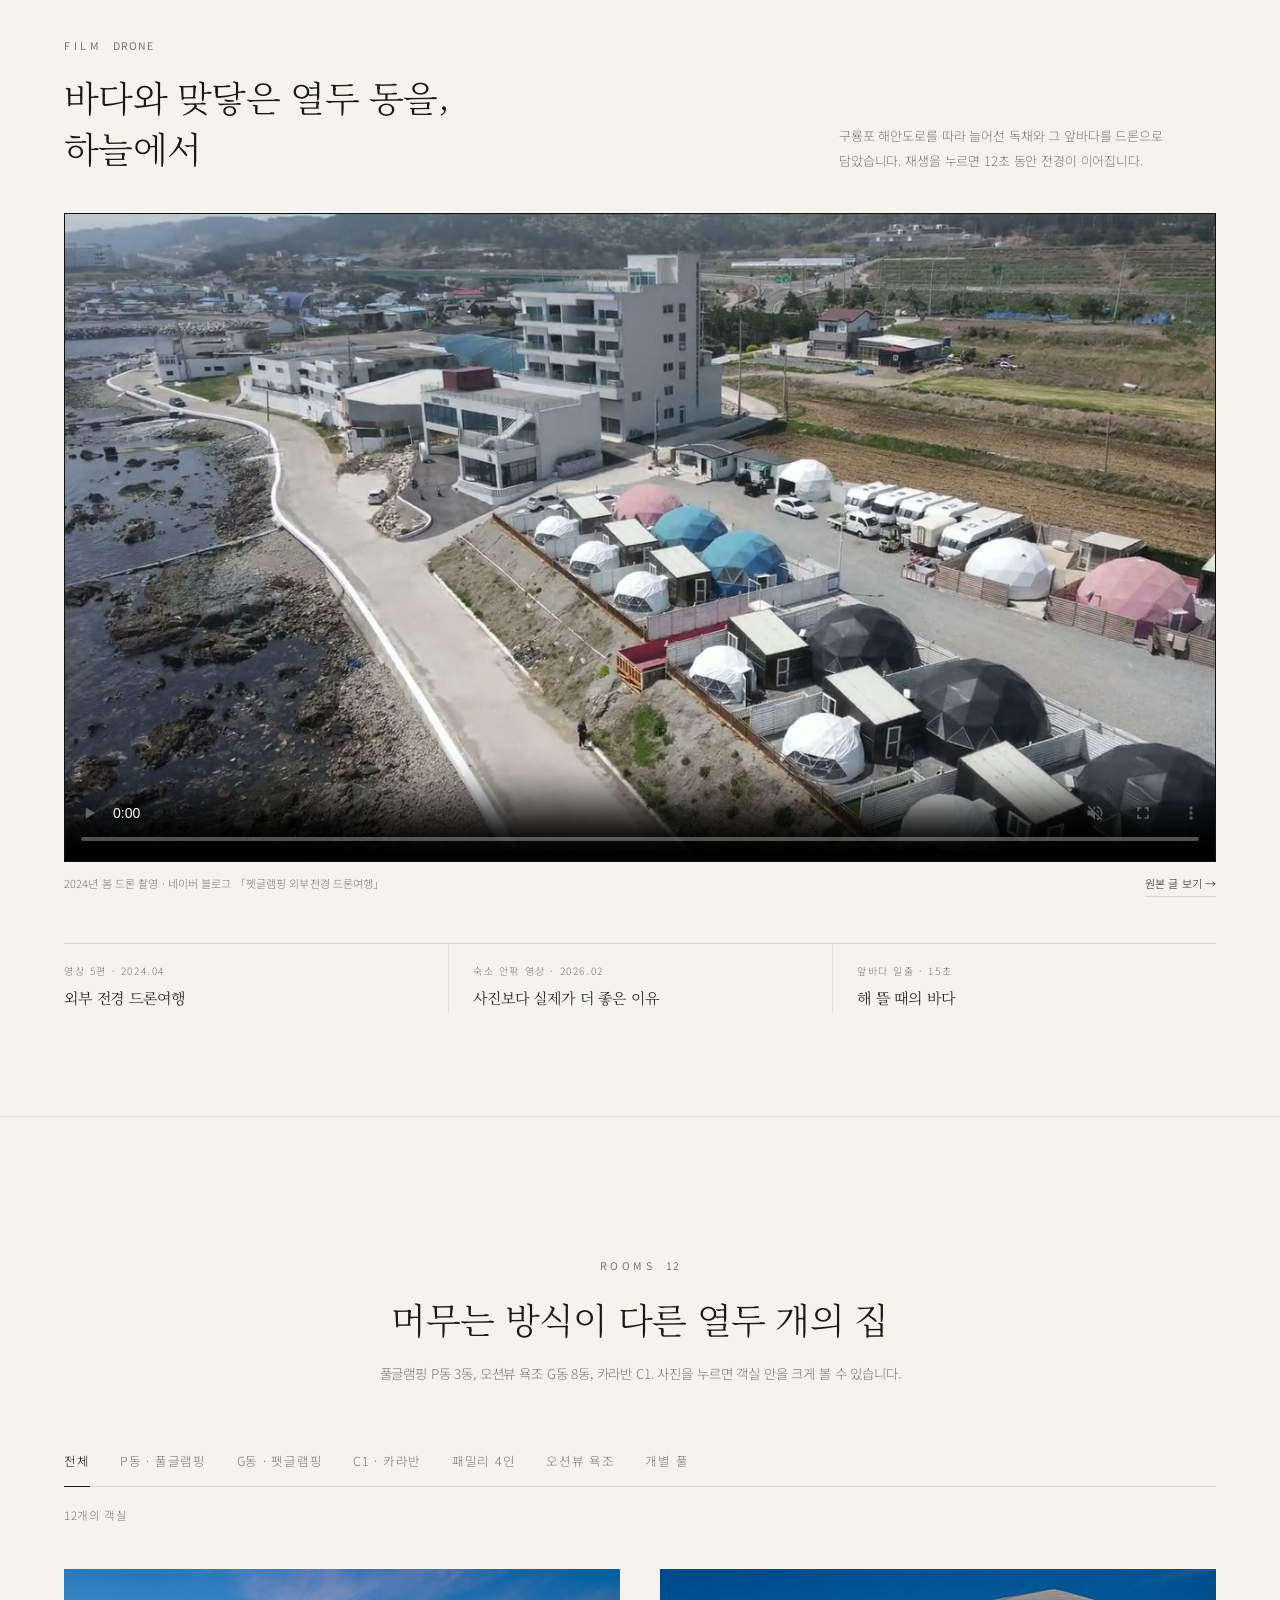
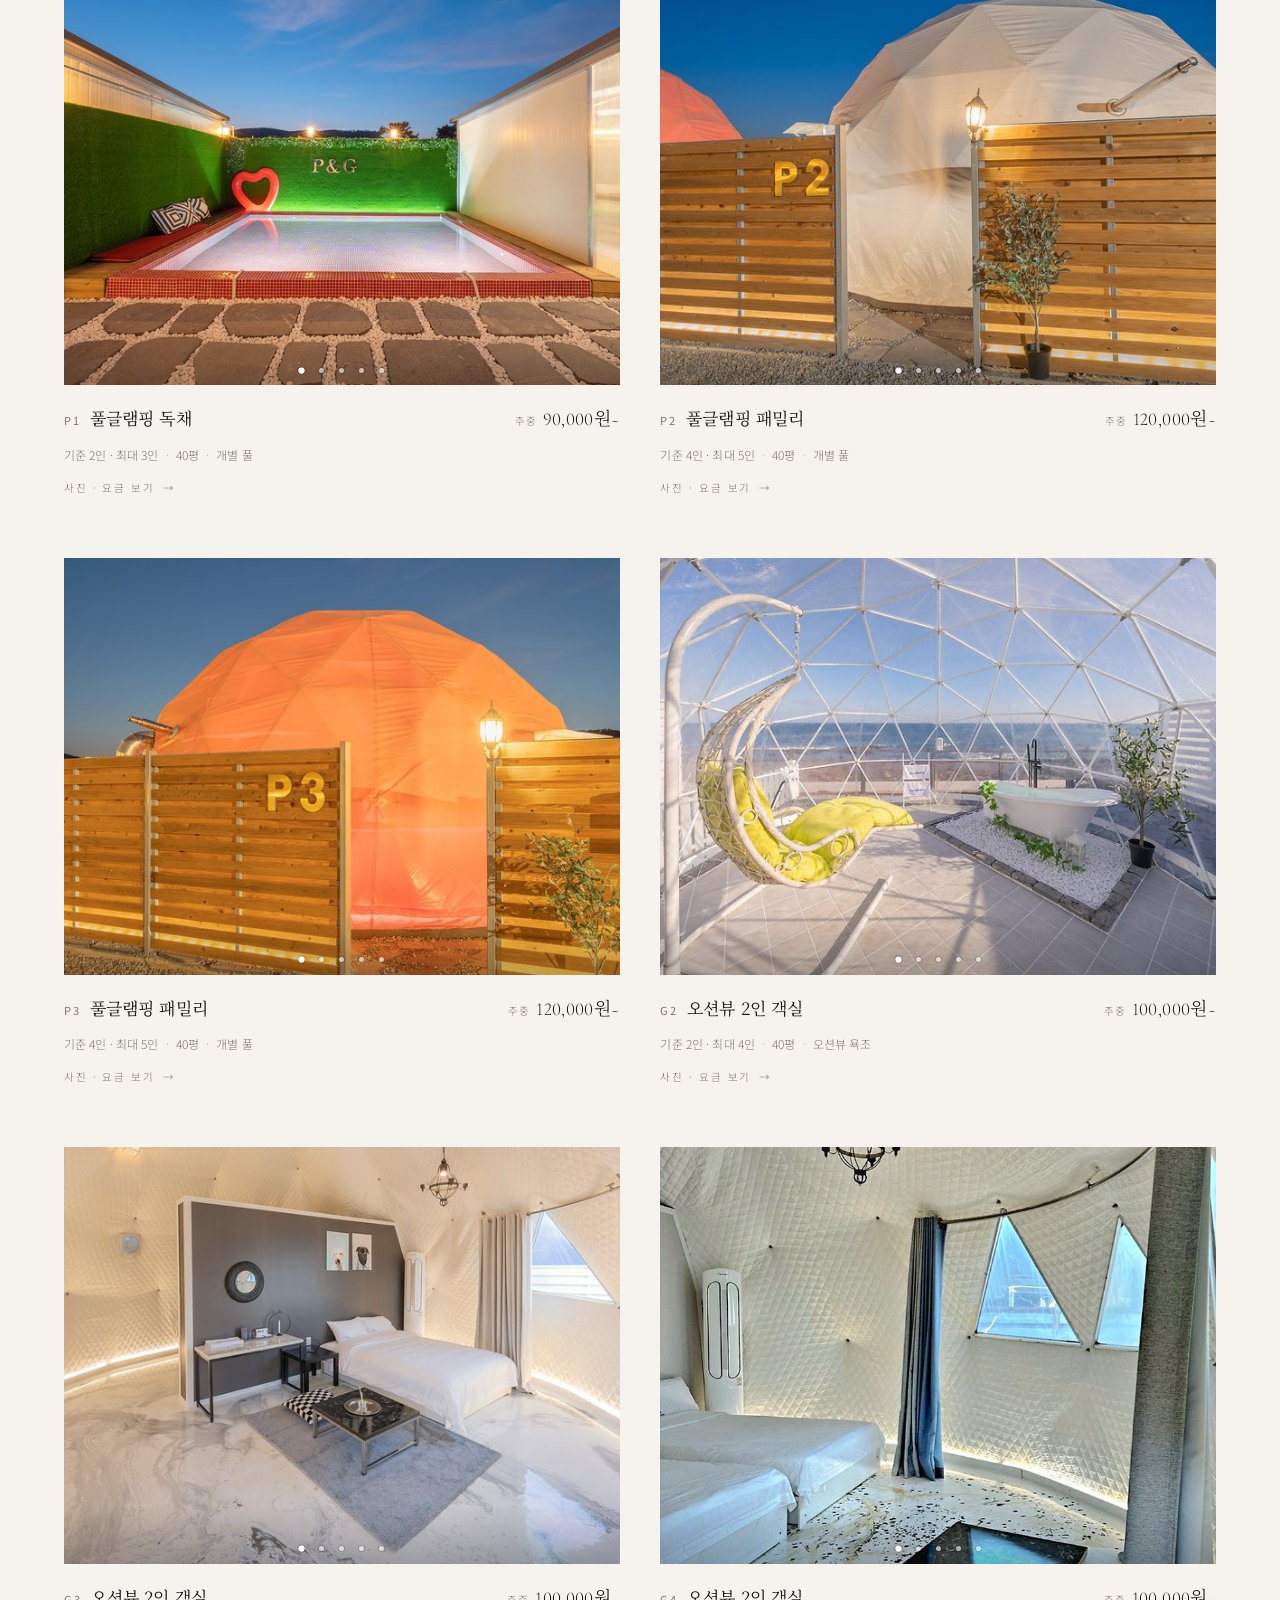
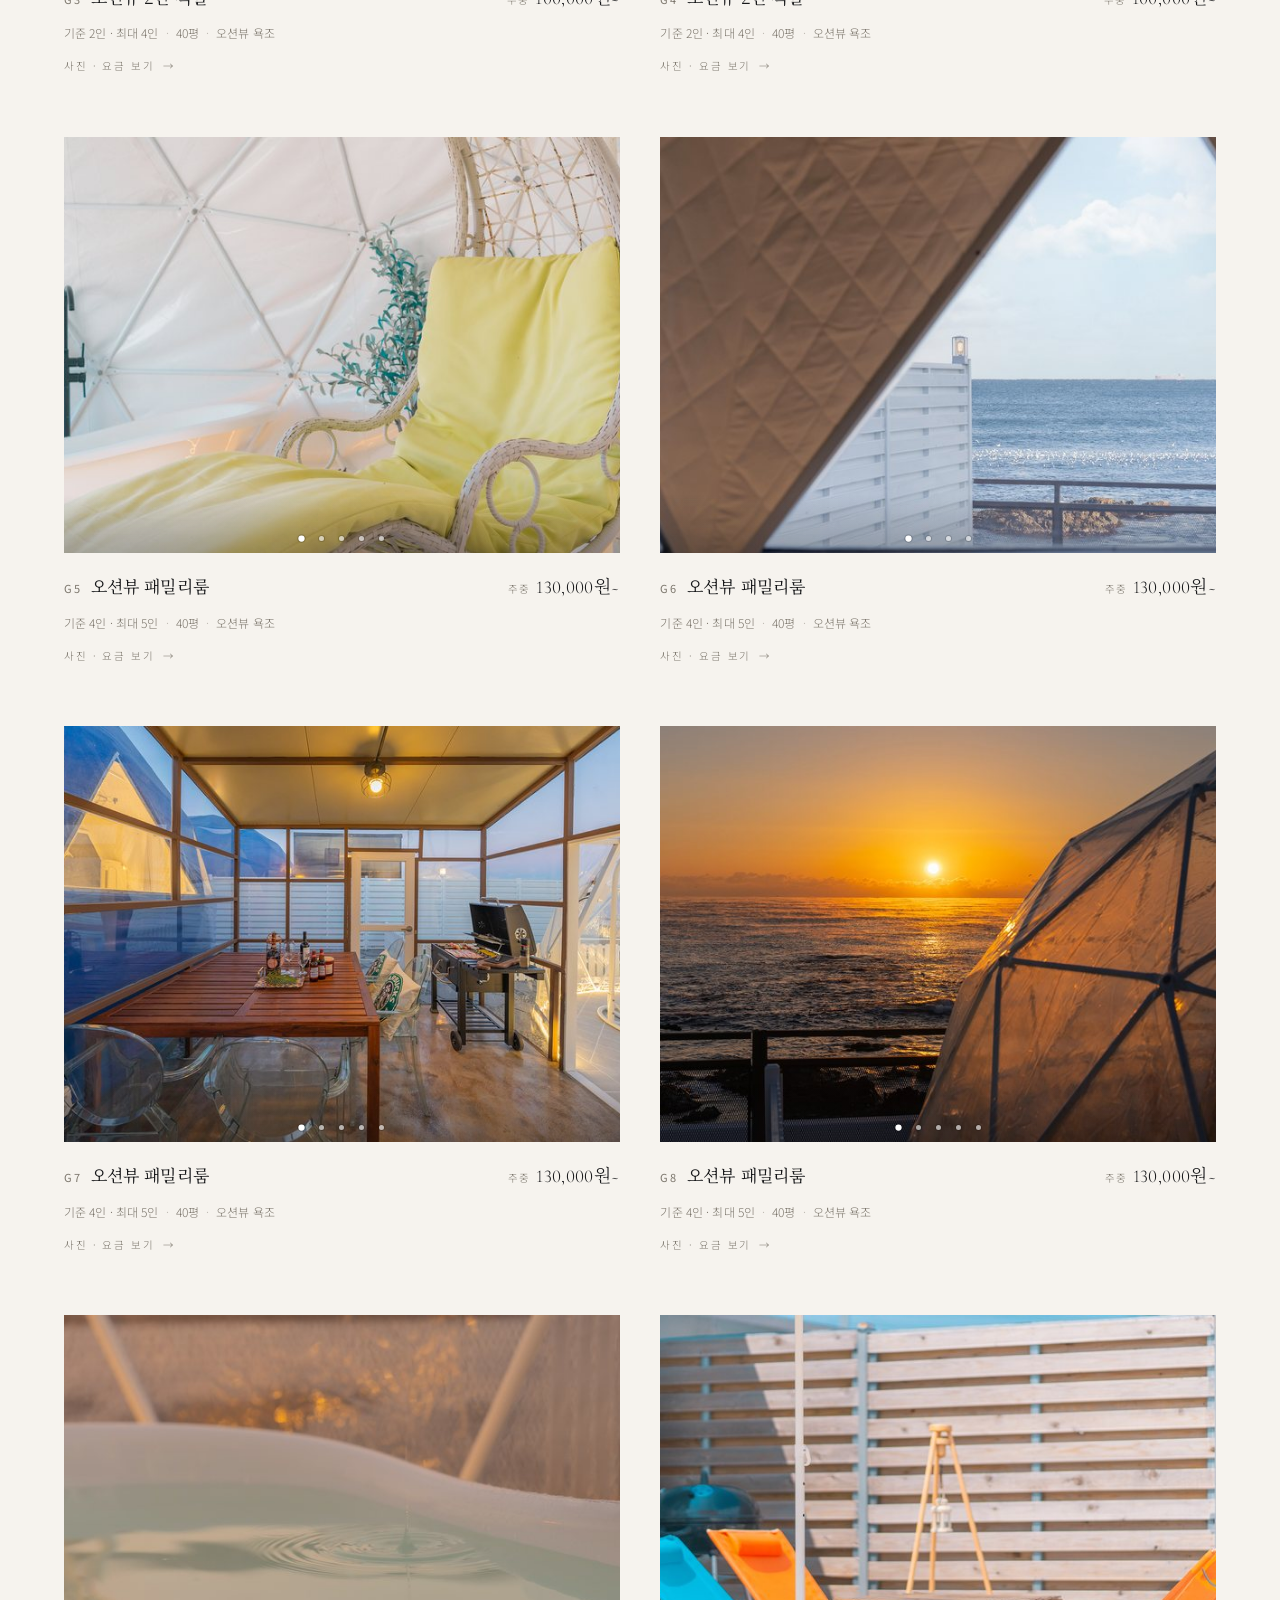
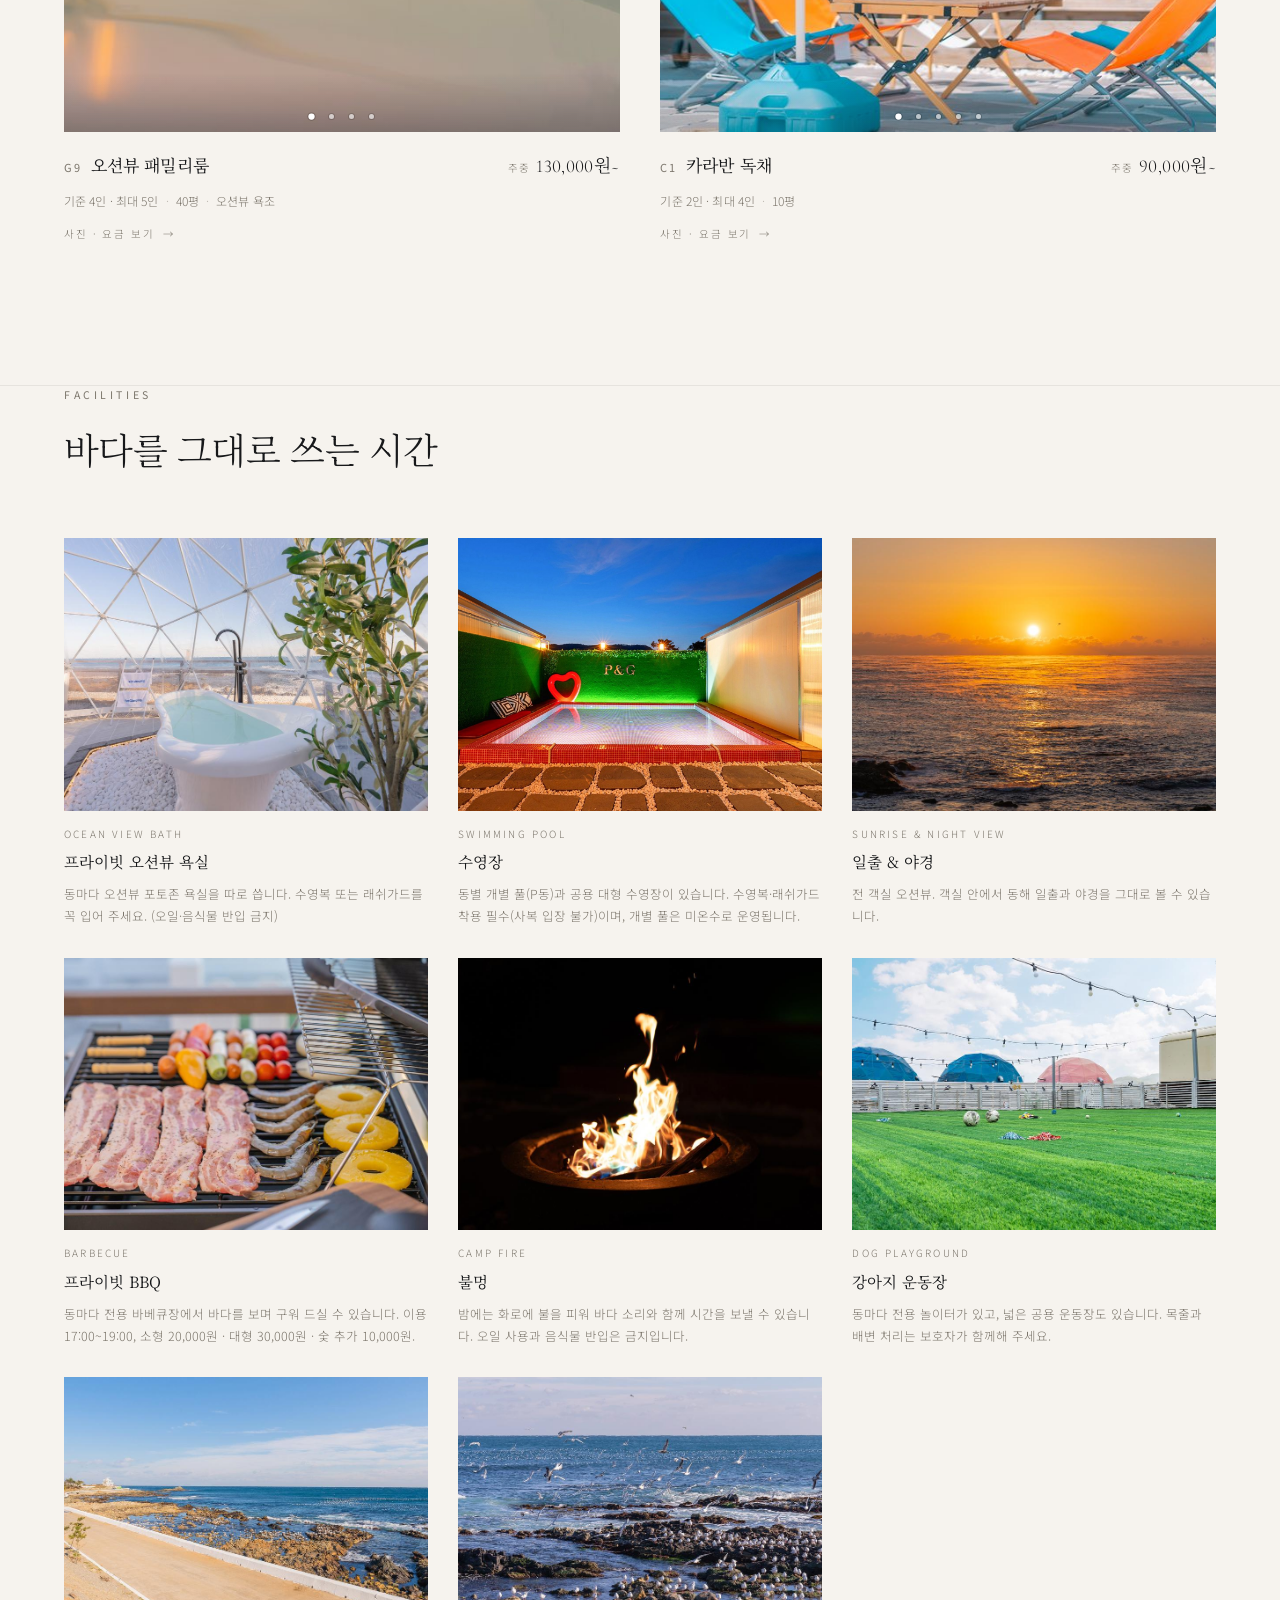
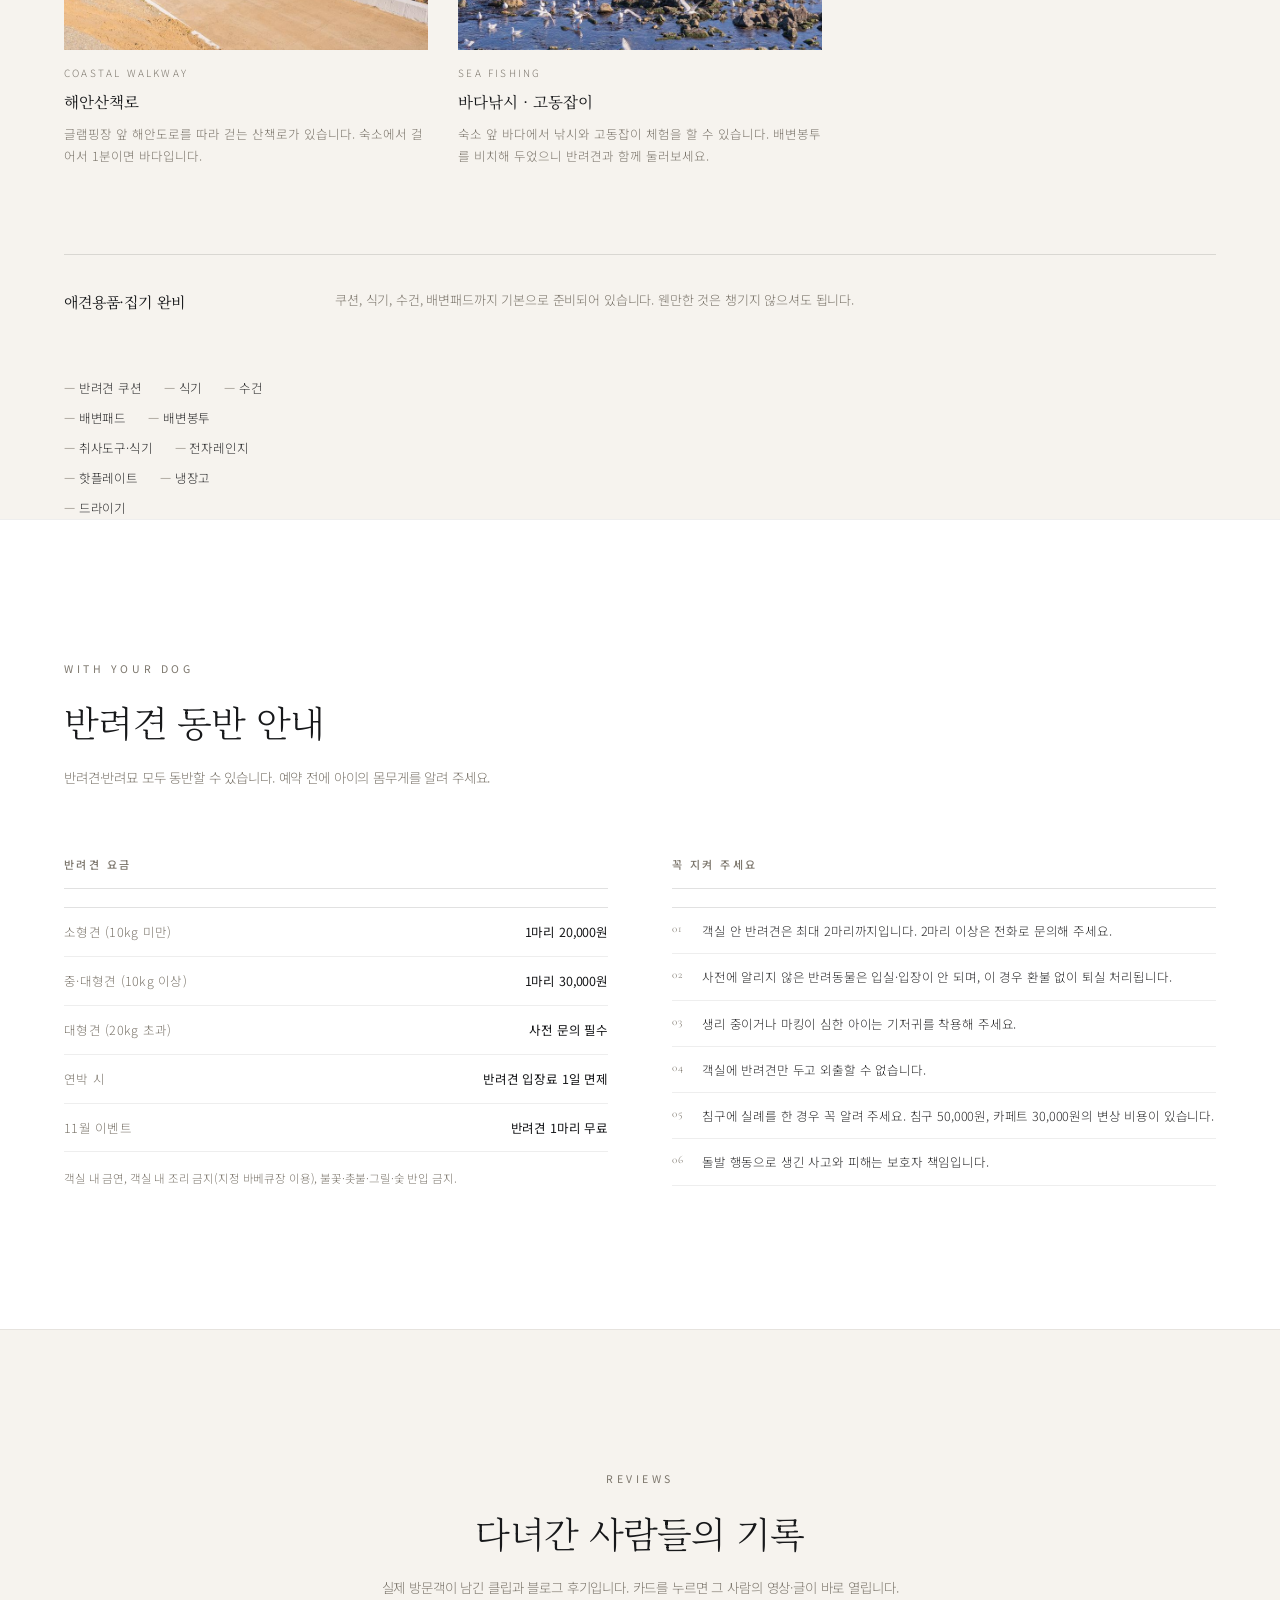
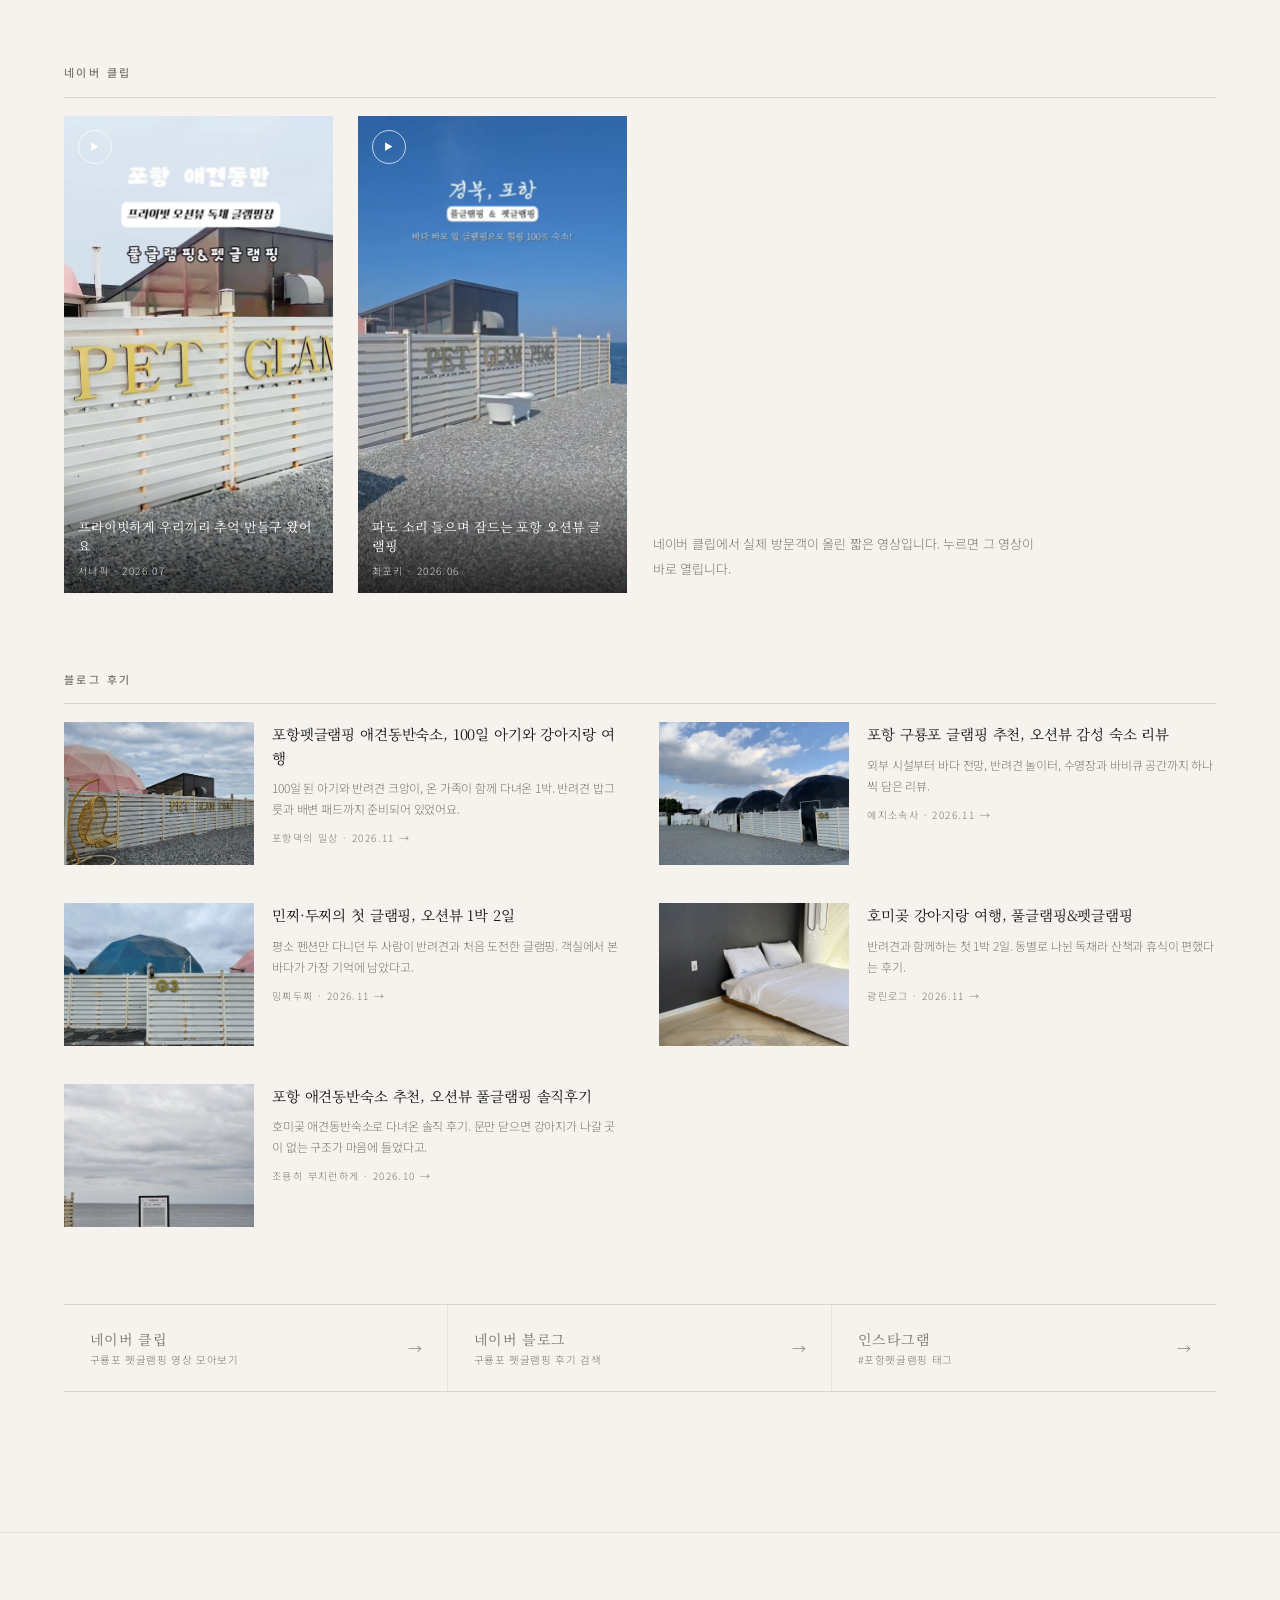
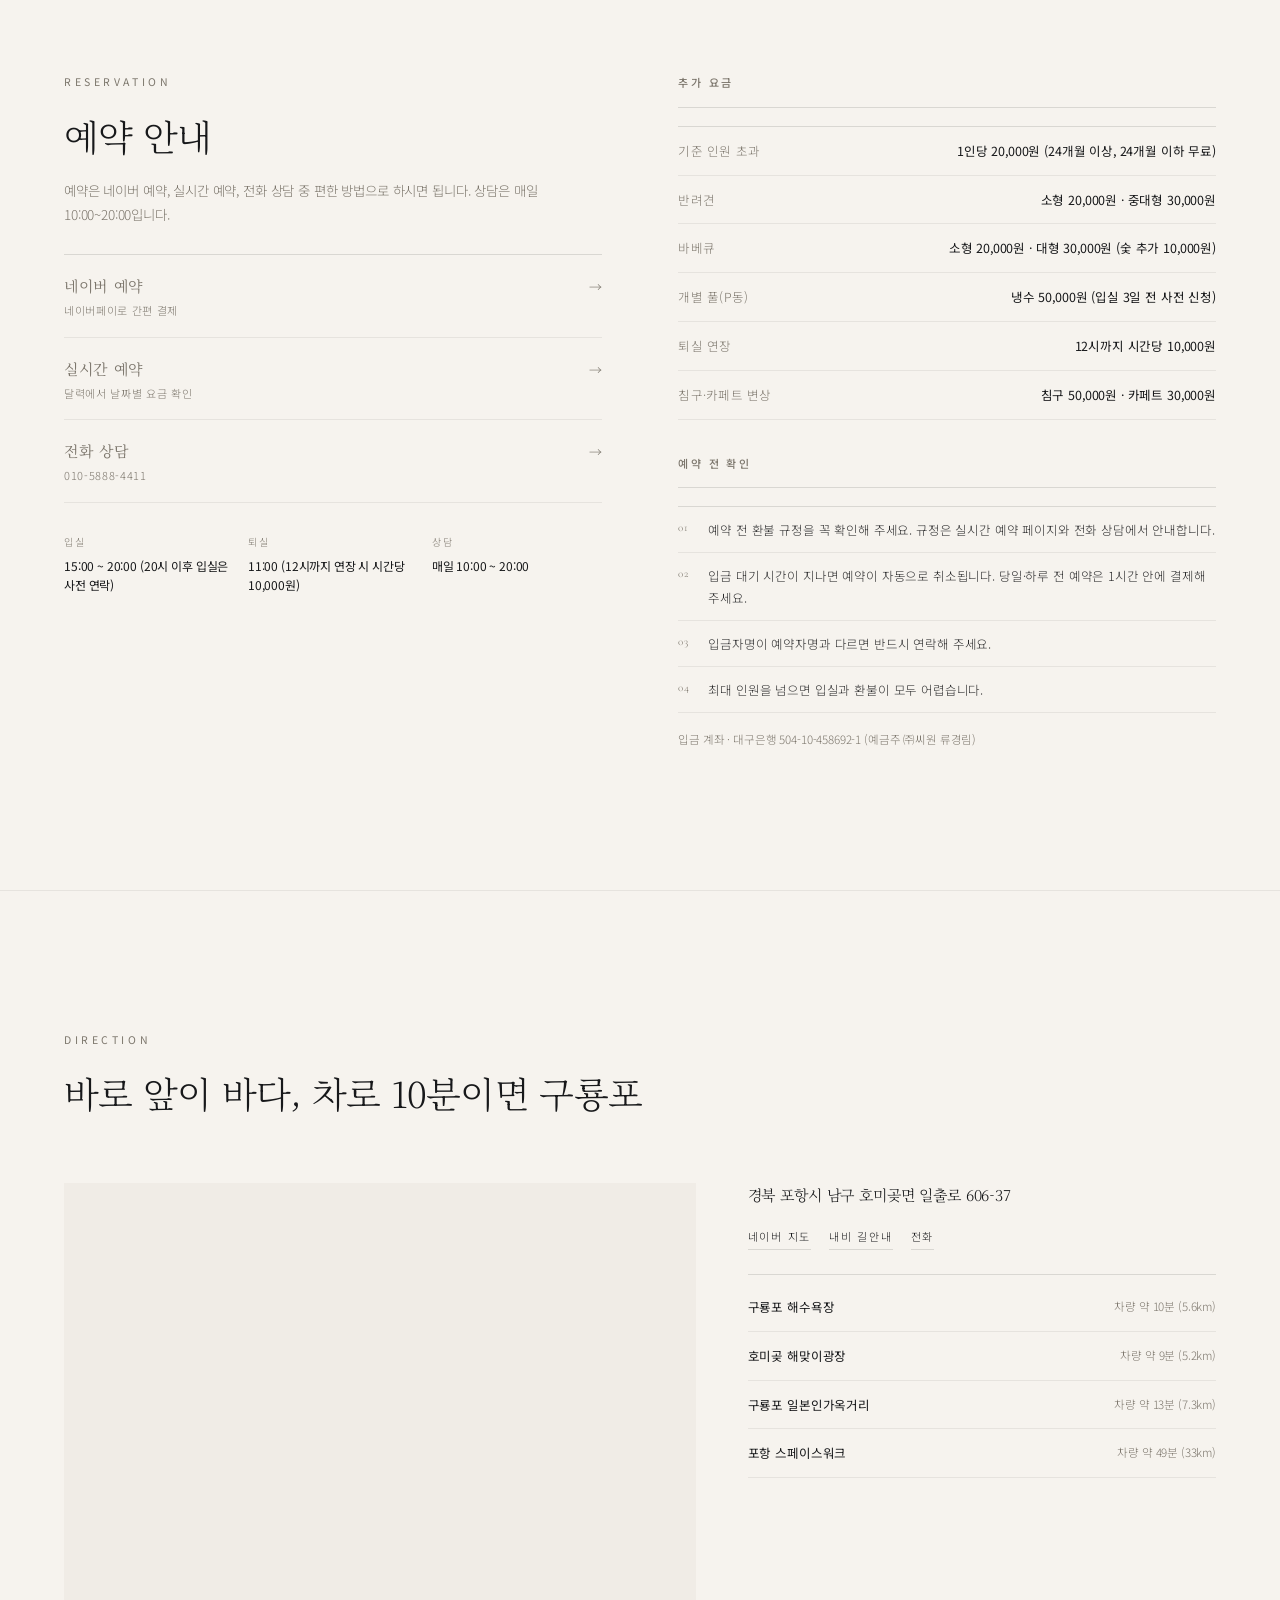
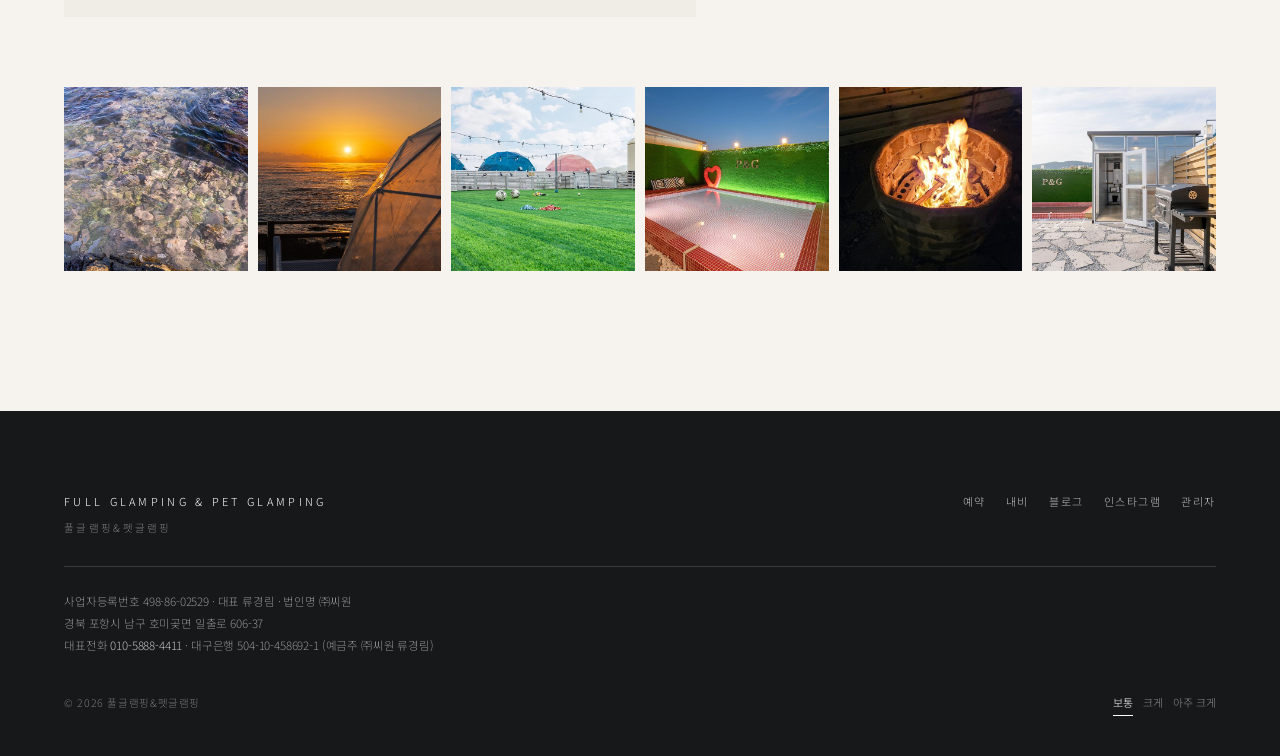
==== commit 15ea218c: "드론 영상 섹션·객실 카드 사진 스와이프·부대시설 사진 정렬" ====
--- a/index.html
+++ b/index.html
@@ -14,7 +14,7 @@
 <link rel="preconnect" href="https://fonts.googleapis.com">
 <link rel="preconnect" href="https://fonts.gstatic.com" crossorigin>
 <link rel="stylesheet" href="https://fonts.googleapis.com/css2?family=Cormorant+Garamond:ital,wght@0,300;0,400;1,300&family=Noto+Sans+KR:wght@300;400;500&family=Noto+Serif+KR:wght@300;400&display=swap">
-<link rel="stylesheet" href="assets/css/style.css?v=6">
+<link rel="stylesheet" href="assets/css/style.css?v=8">
 <link rel="preload" as="image" href="assets/img/hero/hero-tub.jpg">
 </head>
 <body>
@@ -104,6 +104,47 @@
     </div>
   </section>
 
+  <!-- ================= 드론 영상 ================= -->
+  <section class="sec film" id="film">
+    <div class="wrap">
+      <div class="film-head">
+        <div>
+          <p class="label">FILM <span>DRONE</span></p>
+          <h2 class="sec-title">바다와 맞닿은 열두 동을,<br>하늘에서</h2>
+        </div>
+        <p class="film-sub">구룡포 해안도로를 따라 늘어선 독채와 그 앞바다를 드론으로 담았습니다. 재생을 누르면 12초 동안 전경이 이어집니다.</p>
+      </div>
+      <figure class="film-fig">
+        <div class="film-frame">
+          <video class="film-video" id="filmVideo" controls playsinline muted preload="metadata"
+                 poster="assets/video/full-glamping-drone-poster.jpg" width="1280" height="720"
+                 aria-label="풀글램핑&펫글램핑 드론 전경 영상, 12초">
+            <source src="assets/video/full-glamping-drone-720.mp4" type="video/mp4">
+            영상을 재생할 수 없는 브라우저입니다. <a href="https://m.blog.naver.com/awmga2007/223415301614" target="_blank" rel="noopener">블로그에서 보기</a>
+          </video>
+        </div>
+        <figcaption class="film-cap">
+          <span>2024년 봄 드론 촬영 · 네이버 블로그 「펫글램핑 외부전경 드론여행」</span>
+          <a href="https://m.blog.naver.com/awmga2007/223415301614" target="_blank" rel="noopener">원본 글 보기 →</a>
+        </figcaption>
+      </figure>
+      <ul class="film-links">
+        <li><a href="https://m.blog.naver.com/awmga2007/223415301614" target="_blank" rel="noopener">
+          <span class="film-meta">영상 5편 · 2024.04</span>
+          <strong>외부 전경 드론여행</strong>
+        </a></li>
+        <li><a href="https://m.blog.naver.com/awmga2007/224171396378" target="_blank" rel="noopener">
+          <span class="film-meta">숙소 안팎 영상 · 2026.02</span>
+          <strong>사진보다 실제가 더 좋은 이유</strong>
+        </a></li>
+        <li><a href="https://m.blog.naver.com/awmga2007/223342363239" target="_blank" rel="noopener">
+          <span class="film-meta">앞바다 일출 · 15초</span>
+          <strong>해 뜰 때의 바다</strong>
+        </a></li>
+      </ul>
+    </div>
+  </section>
+
   <!-- ================= 객실 ================= -->
   <section class="sec rooms" id="rooms">
     <div class="wrap">
@@ -310,8 +351,8 @@
   <button class="lb-next" type="button" id="lbNext" aria-label="다음 사진">›</button>
 </div>
 
-<script src="assets/js/site-data.js?v=6"></script>
+<script src="assets/js/site-data.js?v=7"></script>
 <script src="assets/js/fontsize.js?v=2"></script>
-<script src="assets/js/app.js?v=6"></script>
+<script src="assets/js/app.js?v=7"></script>
 </body>
 </html>
--- a/assets/css/style.css
+++ b/assets/css/style.css
@@ -288,6 +288,42 @@
 .stats b{display:block;font-family:var(--display);font-weight:300;font-size:clamp(26px,3.4vw,42px);line-height:1;letter-spacing:.01em;font-variant-numeric:lining-nums;font-feature-settings:'lnum' 1}
 .stats span{display:block;margin-top:10px;font-size:11px;letter-spacing:.16em;color:var(--muted)}
 
+/* ---------------- 드론 영상 ---------------- */
+.film{padding-top:clamp(52px,7vw,88px);padding-bottom:clamp(60px,8vw,108px)}
+.film-head{
+  display:flex;align-items:flex-end;justify-content:space-between;
+  gap:clamp(18px,4vw,64px);margin-bottom:clamp(22px,3.4vw,40px);
+}
+.film-head .sec-title{margin-top:16px}
+.film-sub{
+  max-width:29em;font-size:13px;line-height:1.9;color:var(--muted);
+  letter-spacing:-.01em;word-break:keep-all;
+}
+.film-fig{margin:0}
+.film-frame{position:relative;background:#0f1011;border:1px solid var(--line);overflow:hidden}
+.film-video{
+  display:block;width:100%;height:auto;aspect-ratio:16/9;
+  object-fit:cover;background:#0f1011;
+}
+.film-cap{
+  display:flex;align-items:baseline;justify-content:space-between;gap:16px;
+  margin-top:12px;font-size:11px;letter-spacing:.01em;color:var(--muted);
+}
+.film-cap a{flex:0 0 auto;color:var(--ink);border-bottom:1px solid var(--line);padding-bottom:2px;white-space:nowrap}
+.film-links{
+  display:grid;grid-template-columns:repeat(3,1fr);
+  margin-top:clamp(26px,4vw,46px);border-top:1px solid var(--line);
+}
+.film-links li{display:flex}
+.film-links a{
+  display:flex;flex-direction:column;gap:7px;width:100%;
+  padding:18px 24px 4px 0;transition:color .3s var(--ease);
+}
+.film-links li + li a{border-left:1px solid var(--line-2);padding-left:24px}
+.film-meta{font-size:10px;letter-spacing:.16em;text-transform:uppercase;color:var(--muted)}
+.film-links strong{font-family:var(--serif);font-weight:300;font-size:15px;line-height:1.55;letter-spacing:-.01em}
+.film-links a:hover strong{color:var(--sea)}
+
 /* ---------------- 객실 ---------------- */
 .tabs{
   display:flex;flex-wrap:wrap;gap:clamp(16px,2.4vw,32px);
@@ -308,27 +344,55 @@
 
 .room-grid{display:grid;grid-template-columns:repeat(2,1fr);gap:clamp(30px,4.6vw,68px) clamp(24px,3.2vw,48px)}
 .card{display:block;text-align:left;width:100%;padding:0;background:none}
-.card-media{position:relative;overflow:hidden;background:var(--paper-2);aspect-ratio:4/3}
-.card-media img{width:100%;height:100%;object-fit:cover;transition:transform 1.2s var(--ease),filter 1s}
-.card:hover .card-media img{transform:scale(1.035)}
+.card-media{
+  position:relative;overflow:hidden;background:var(--paper-2);
+  aspect-ratio:4/3;touch-action:pan-y;cursor:pointer;
+}
+.card-media::after{
+  content:"";position:absolute;left:0;right:0;bottom:0;height:58px;z-index:1;
+  background:linear-gradient(180deg,rgba(12,13,14,0),rgba(12,13,14,.24));
+  pointer-events:none;
+}
+.card-track{
+  display:flex;height:100%;
+  transform:translate3d(0,0,0);transition:transform .45s var(--ease);
+  will-change:transform;
+}
+.card-track.is-dragging{transition:none}
+.card-slide{
+  flex:0 0 100%;width:100%;height:100%;object-fit:cover;
+  -webkit-user-drag:none;user-select:none;pointer-events:none;
+}
+.card-dots{
+  position:absolute;left:0;right:0;bottom:6px;z-index:2;
+  display:flex;align-items:center;justify-content:center;gap:2px;
+}
+.card-dot{width:18px;height:18px;display:grid;place-items:center}
+.card-dot::before{
+  content:"";width:5px;height:5px;border-radius:50%;
+  background:rgba(255,255,255,.62);
+  box-shadow:0 0 0 1px rgba(10,11,12,.16);
+  transition:background .25s,transform .25s;
+}
+.card-dot[aria-current="true"]::before{background:#fff;transform:scale(1.25)}
+.card-dot:focus-visible{outline:1px solid #fff;outline-offset:2px}
 .card-body{padding-top:18px}
+.card-open{display:block;width:100%;padding:0;text-align:left;background:none;border:0;cursor:pointer}
 .card-row{display:flex;align-items:baseline;justify-content:space-between;gap:16px}
 .card-name{font-family:var(--serif);font-weight:400;font-size:17px;letter-spacing:.01em}
 .card-name em{font-family:var(--sans);font-style:normal;font-size:11px;letter-spacing:.16em;color:var(--muted);margin-right:9px}
 .card-price{font-family:var(--display);font-size:18px;letter-spacing:.02em;white-space:nowrap;font-variant-numeric:lining-nums;font-feature-settings:'lnum' 1}
 .card-price small{font-family:var(--sans);font-size:10.5px;letter-spacing:.1em;color:var(--muted);margin-right:6px}
-.card-meta{margin-top:8px;font-size:12px;color:var(--muted);letter-spacing:.01em}
+.card-meta{display:block;margin-top:8px;font-size:12px;color:var(--muted);letter-spacing:.01em}
 .card-meta i{font-style:normal;margin:0 7px;opacity:.45}
 .card-line{margin-top:14px;display:inline-flex;align-items:center;gap:8px;font-size:10.5px;letter-spacing:.18em;text-transform:uppercase;color:var(--muted);transition:color .3s,gap .35s var(--ease)}
 .card:hover .card-line{color:var(--ink);gap:14px}
 .empty-state{grid-column:1/-1;padding:60px 0;text-align:center;color:var(--muted);font-size:13px}
 
 /* ---------------- 부대시설 ---------------- */
-.fac-grid{display:grid;grid-template-columns:repeat(3,1fr);gap:clamp(18px,2.4vw,36px)}
-.fac{display:block;text-align:left;padding:0}
-.fac:first-child{grid-column:span 2}
+.fac-grid{display:grid;grid-template-columns:repeat(3,1fr);gap:clamp(18px,2.4vw,36px);align-items:start}
+.fac{display:flex;flex-direction:column;align-items:stretch;text-align:left;padding:0;background:none;cursor:pointer}
 .fac-media{display:block;position:relative;overflow:hidden;aspect-ratio:4/3;background:var(--paper-2)}
-.fac:first-child .fac-media{aspect-ratio:8/5}
 .fac-media img{position:absolute;inset:0;width:100%;height:100%;object-fit:cover;transition:transform 1.2s var(--ease)}
 .fac:hover .fac-media img{transform:scale(1.04)}
 .fac-body{display:block;padding-top:14px}
@@ -541,13 +605,15 @@
   .intro-in{grid-template-columns:1fr;gap:18px}
   .room-grid{grid-template-columns:1fr;gap:44px}
   .fac-grid{grid-template-columns:1fr 1fr}
-  .fac:first-child{grid-column:span 2}
   .pet-cols,.book-in,.loc-in{grid-template-columns:1fr}
   .amenity{grid-template-columns:1fr}
   .blog-grid{grid-template-columns:1fr}
   .clip-grid{grid-template-columns:1fr 1fr}
   .clip-grid .clip-note{grid-column:span 2}
   .gallery-strip{grid-template-columns:repeat(3,1fr)}
+  .film-head{flex-direction:column;align-items:flex-start;gap:12px}
+  .film-links{grid-template-columns:1fr}
+  .film-links li + li a{border-left:0;border-top:1px solid var(--line-2);padding-left:0}
 }
 @media (max-width:680px){
   body{font-size:14.5px}
@@ -563,6 +629,10 @@
   .hero-dots button{width:22px;height:26px}
   .hero-nav{width:40px;height:60px;font-size:24px}
   .hero-in{bottom:52px}
+  .film-frame{margin:0 calc(var(--pad) * -1);border-left:0;border-right:0}
+  .film-cap{flex-direction:column;align-items:flex-start;gap:8px}
+  .film-sub{font-size:12.5px}
+  .fac-body em{font-size:9px;letter-spacing:.1em}
   .notice-in{gap:10px}
   .nb-item strong{display:none}
   .nb-more{padding-right:2px}
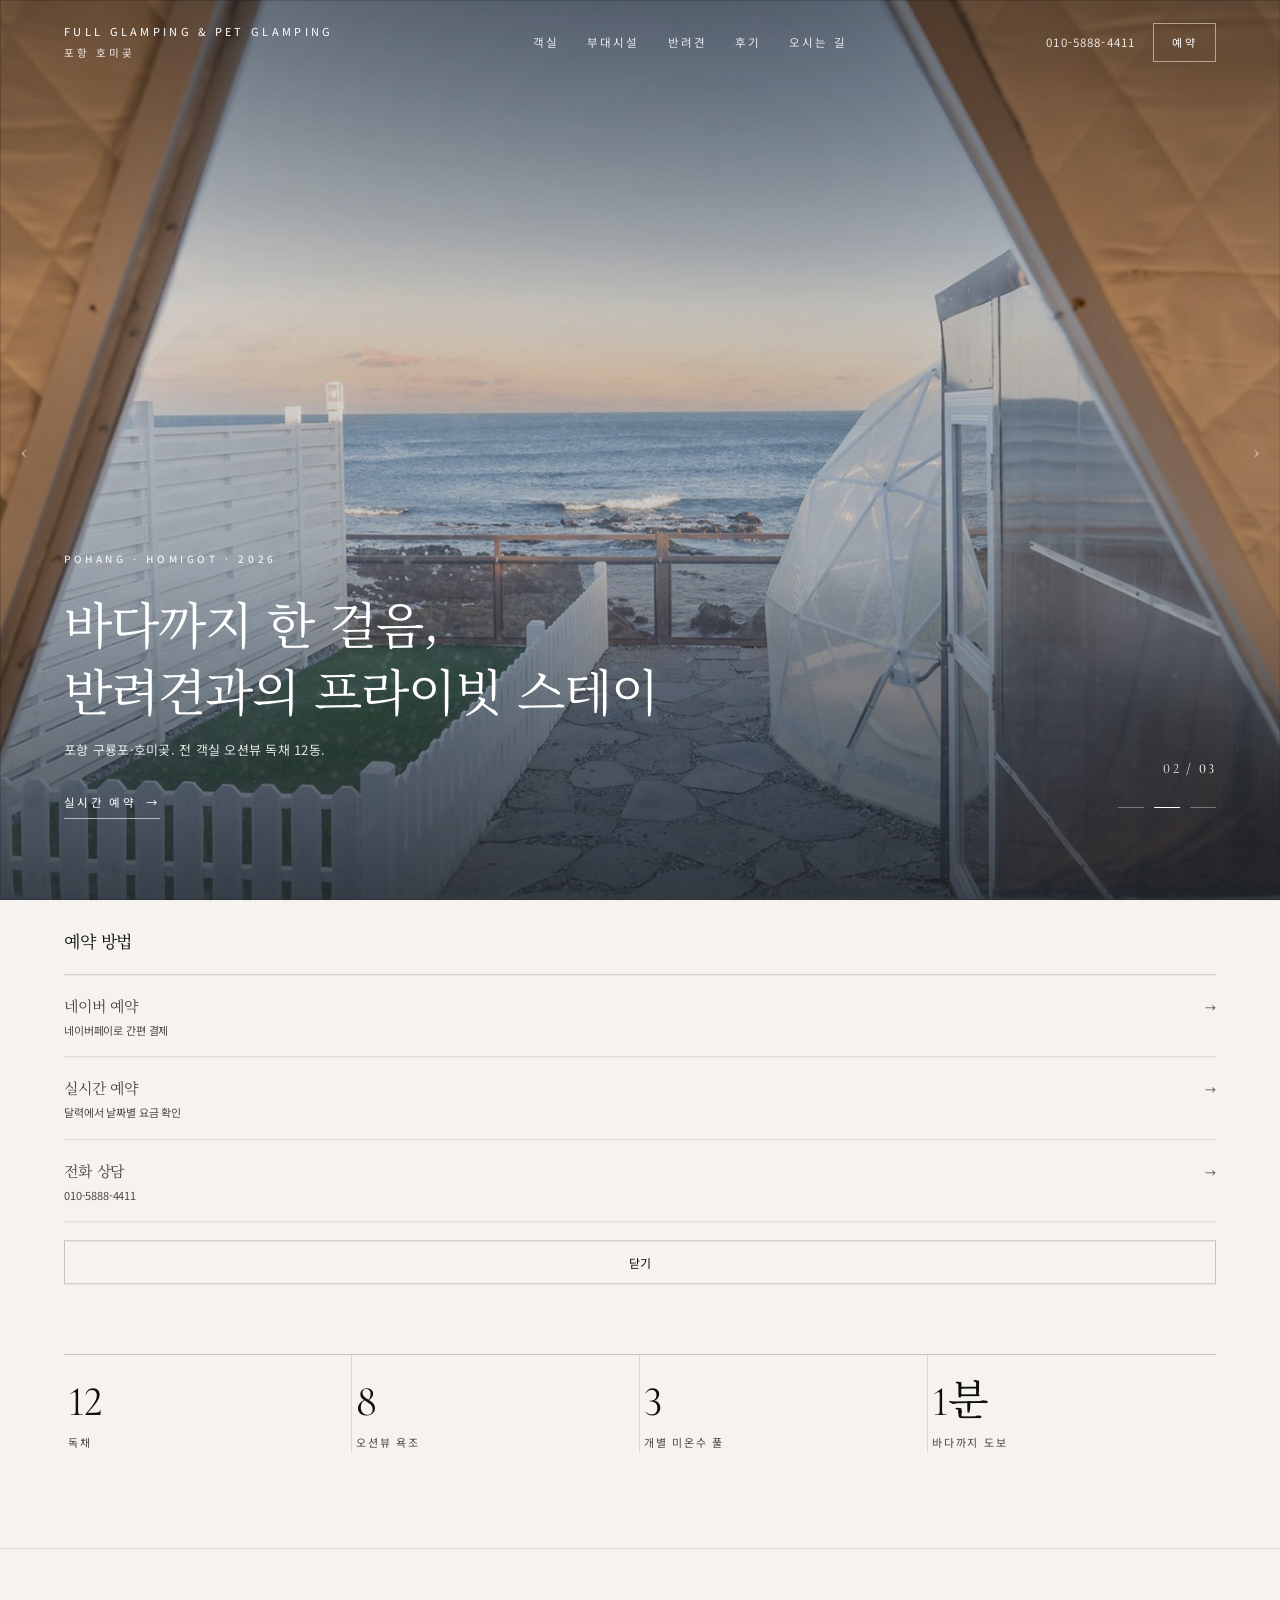
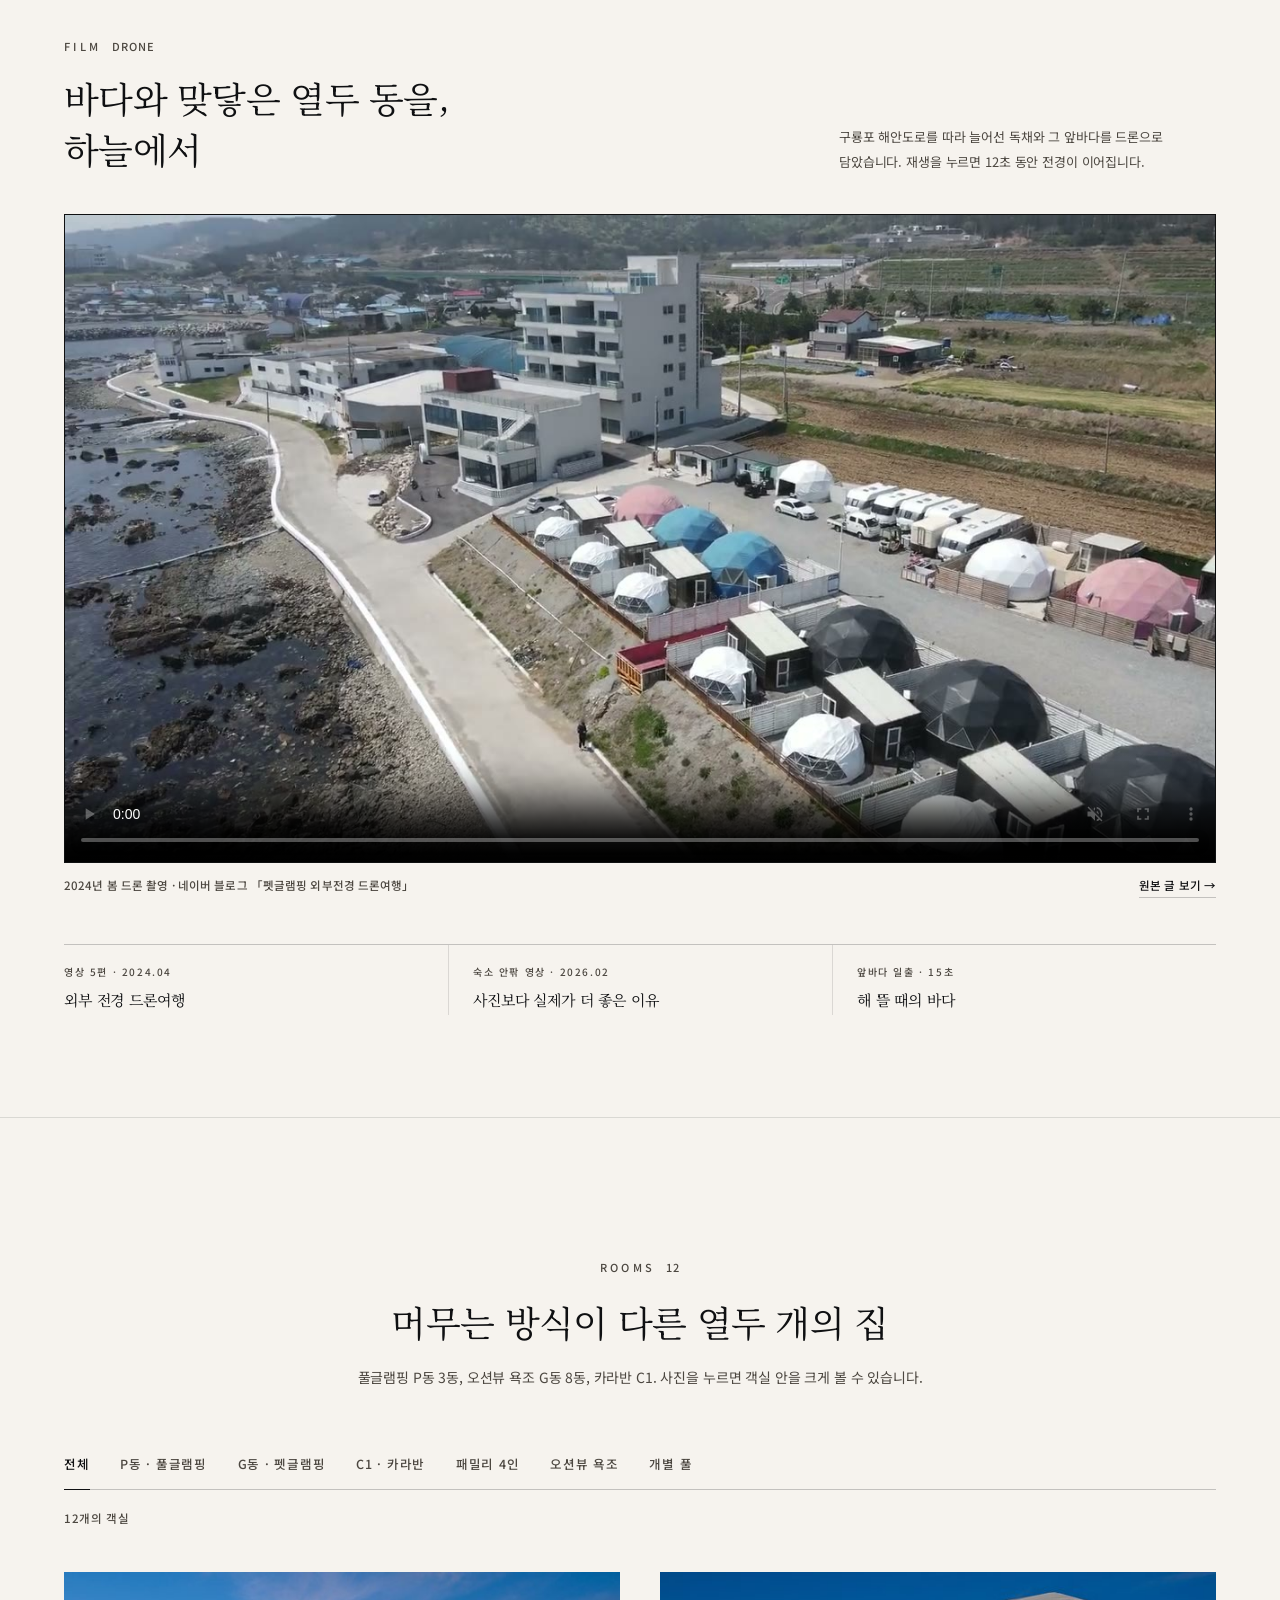
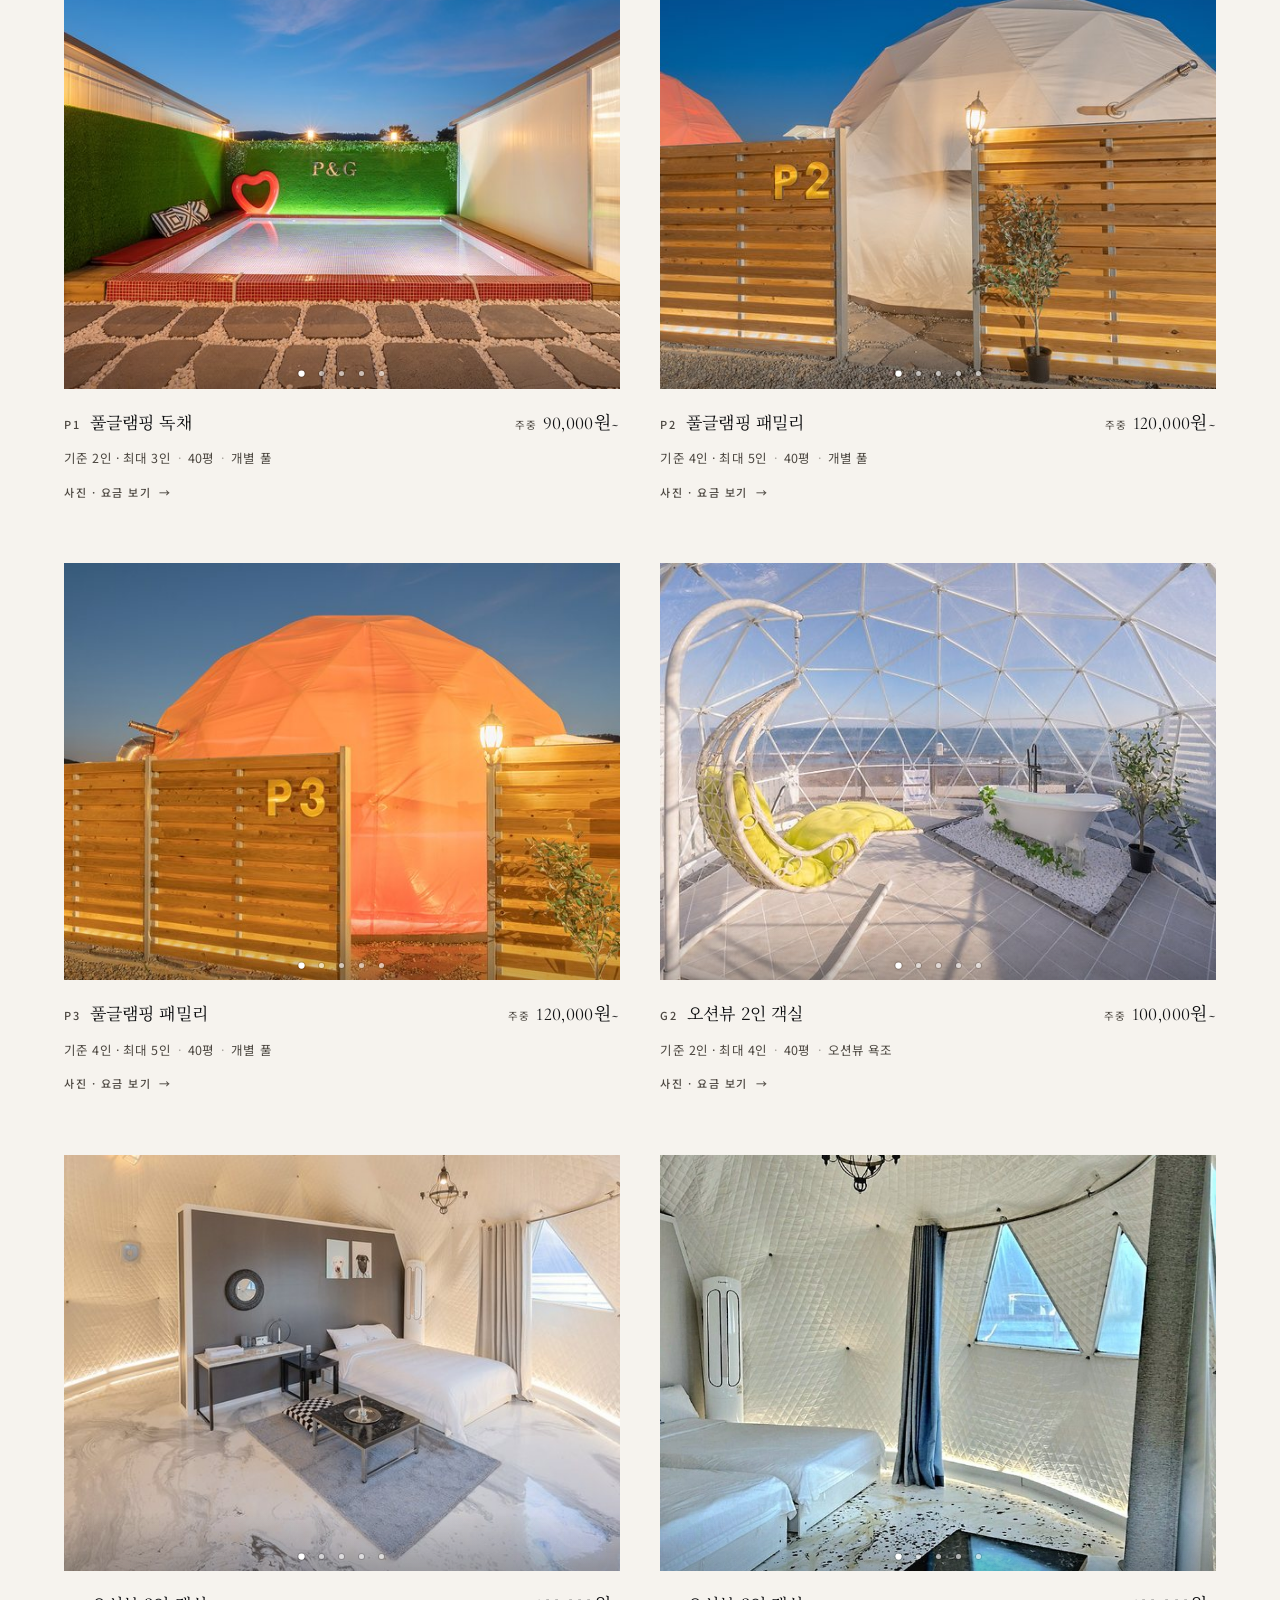
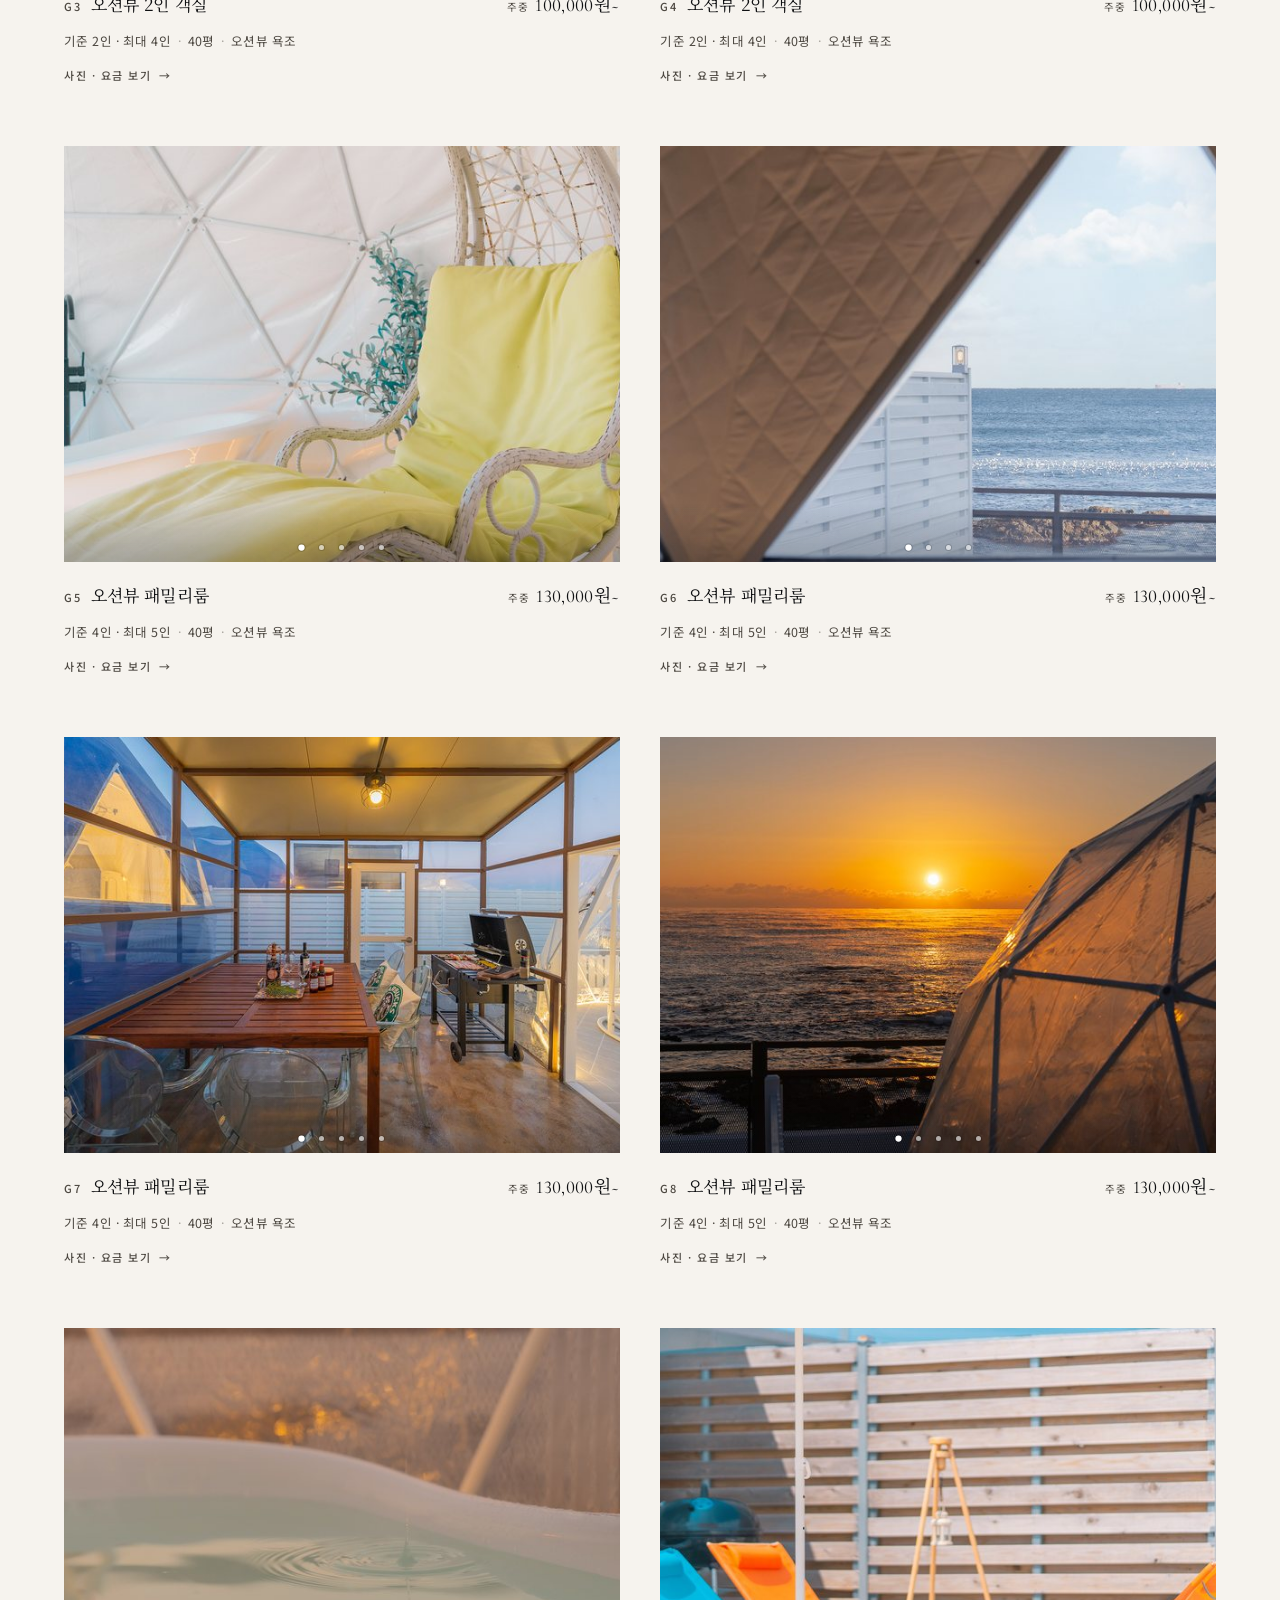
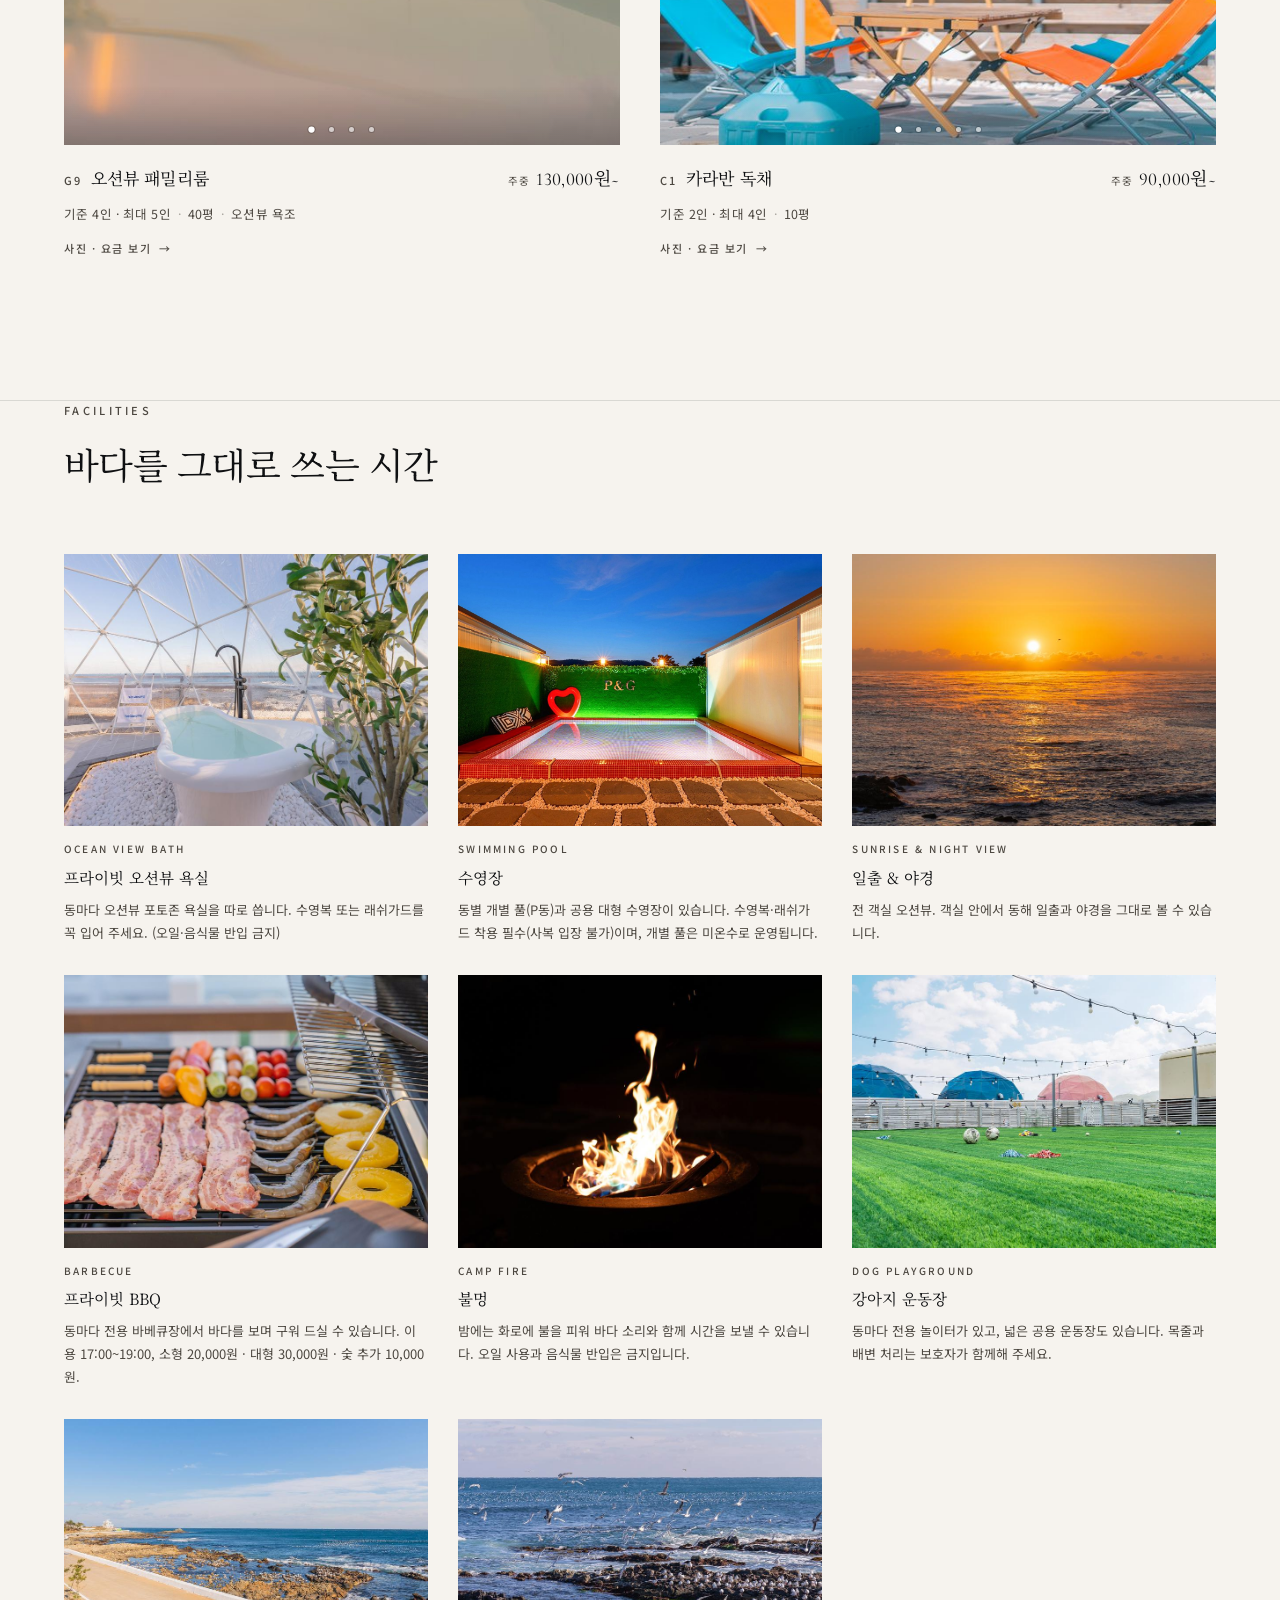
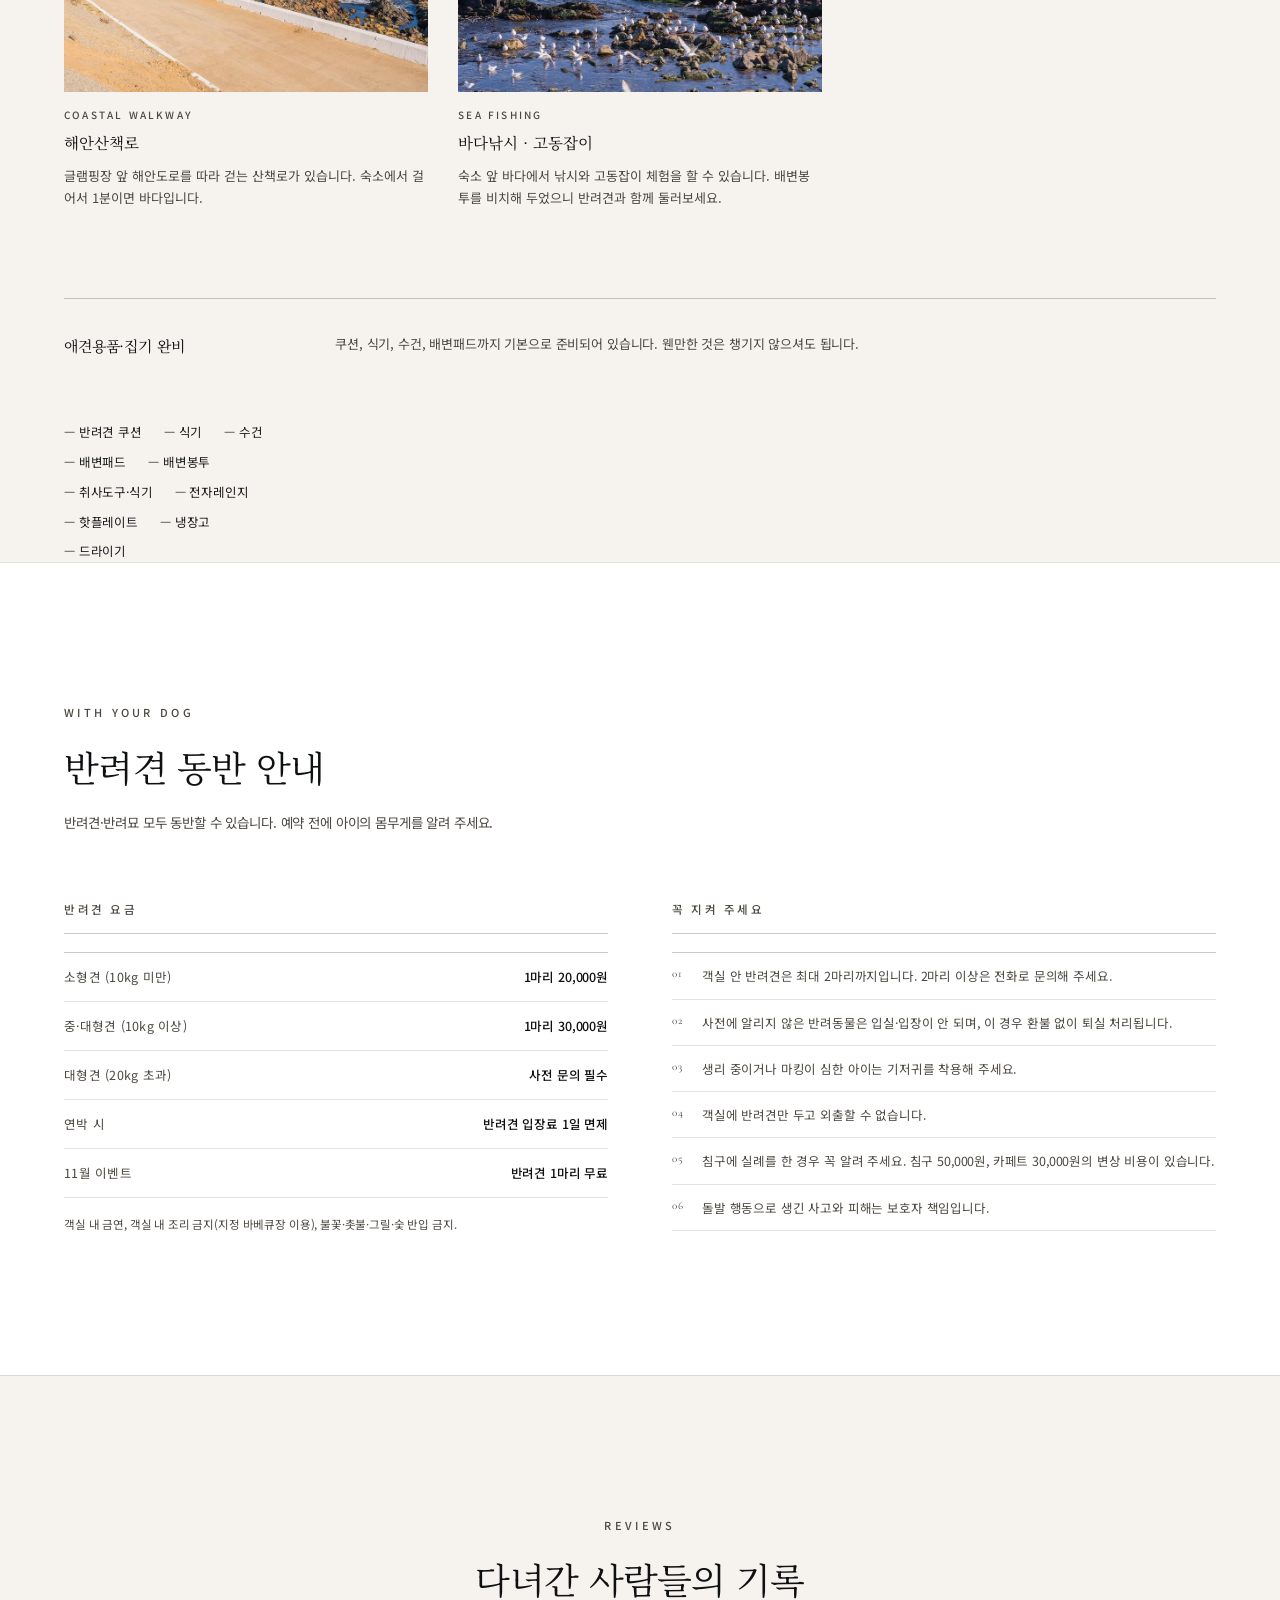
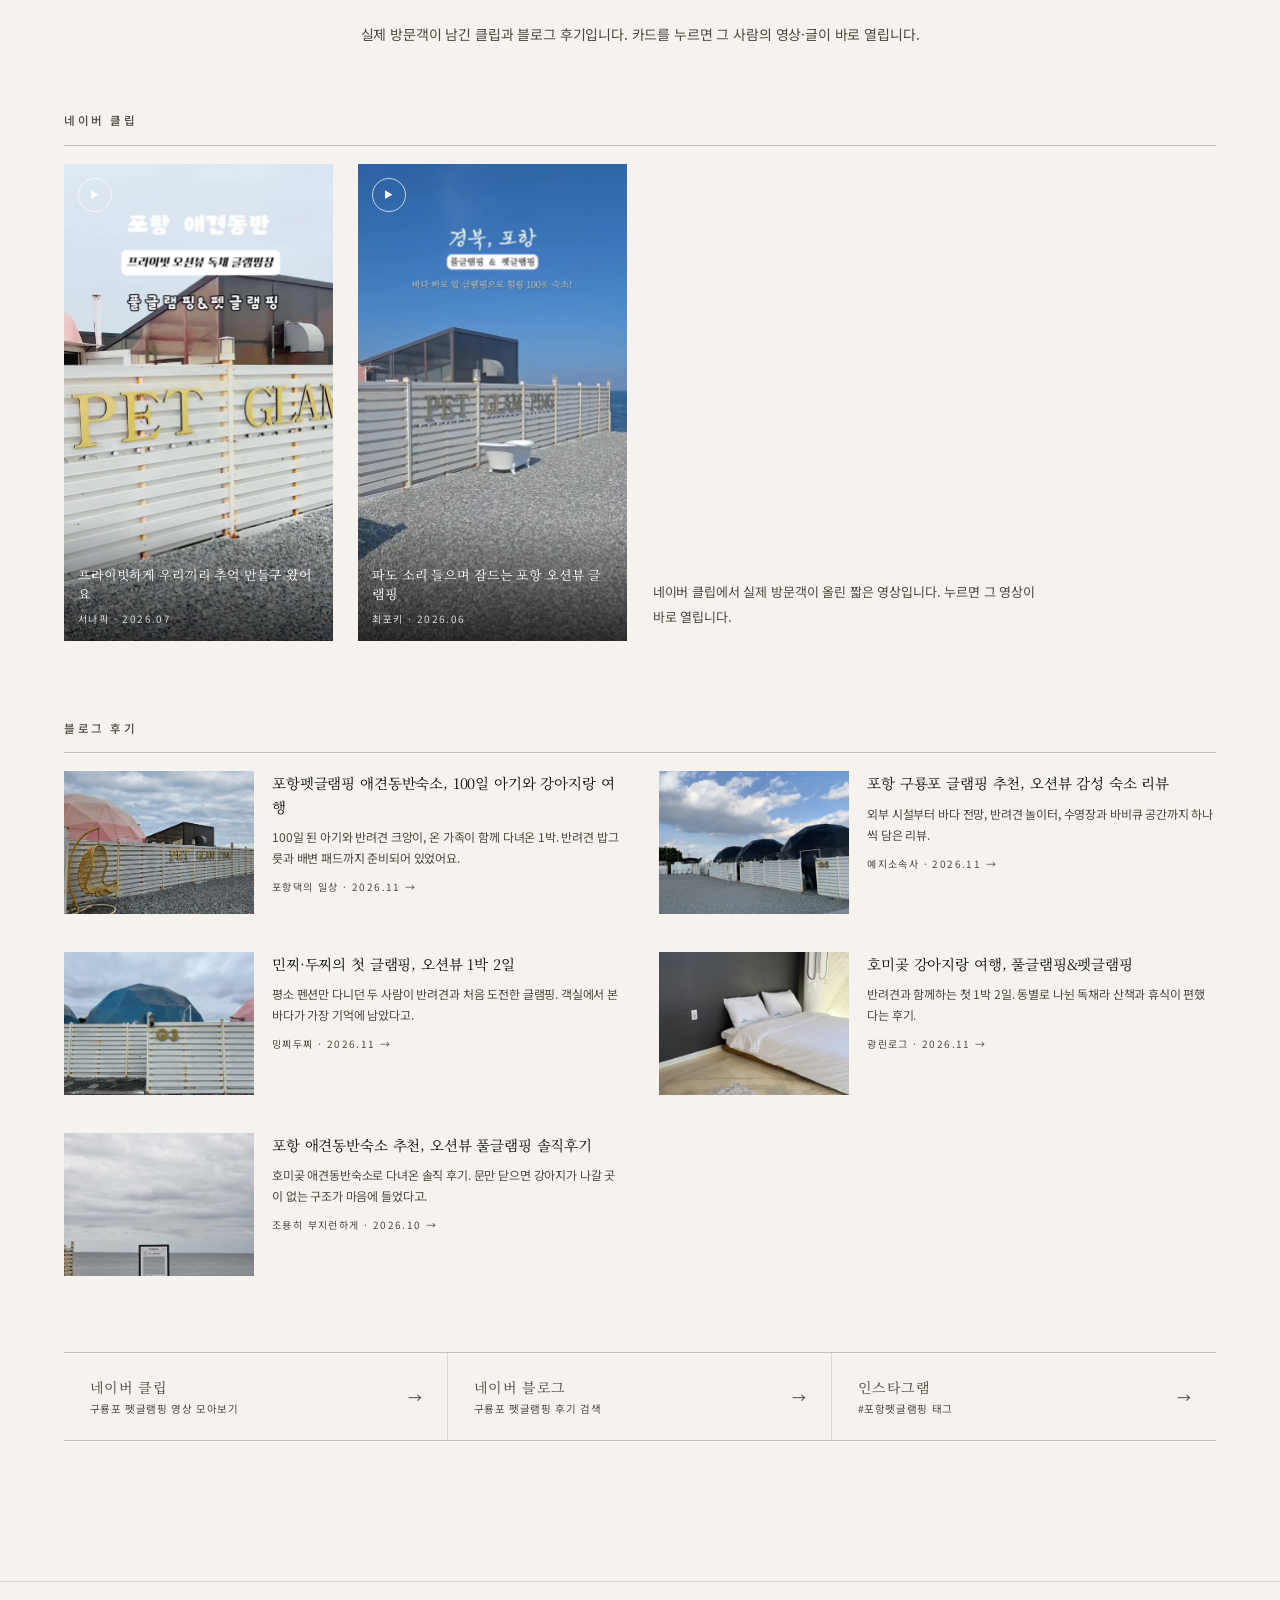
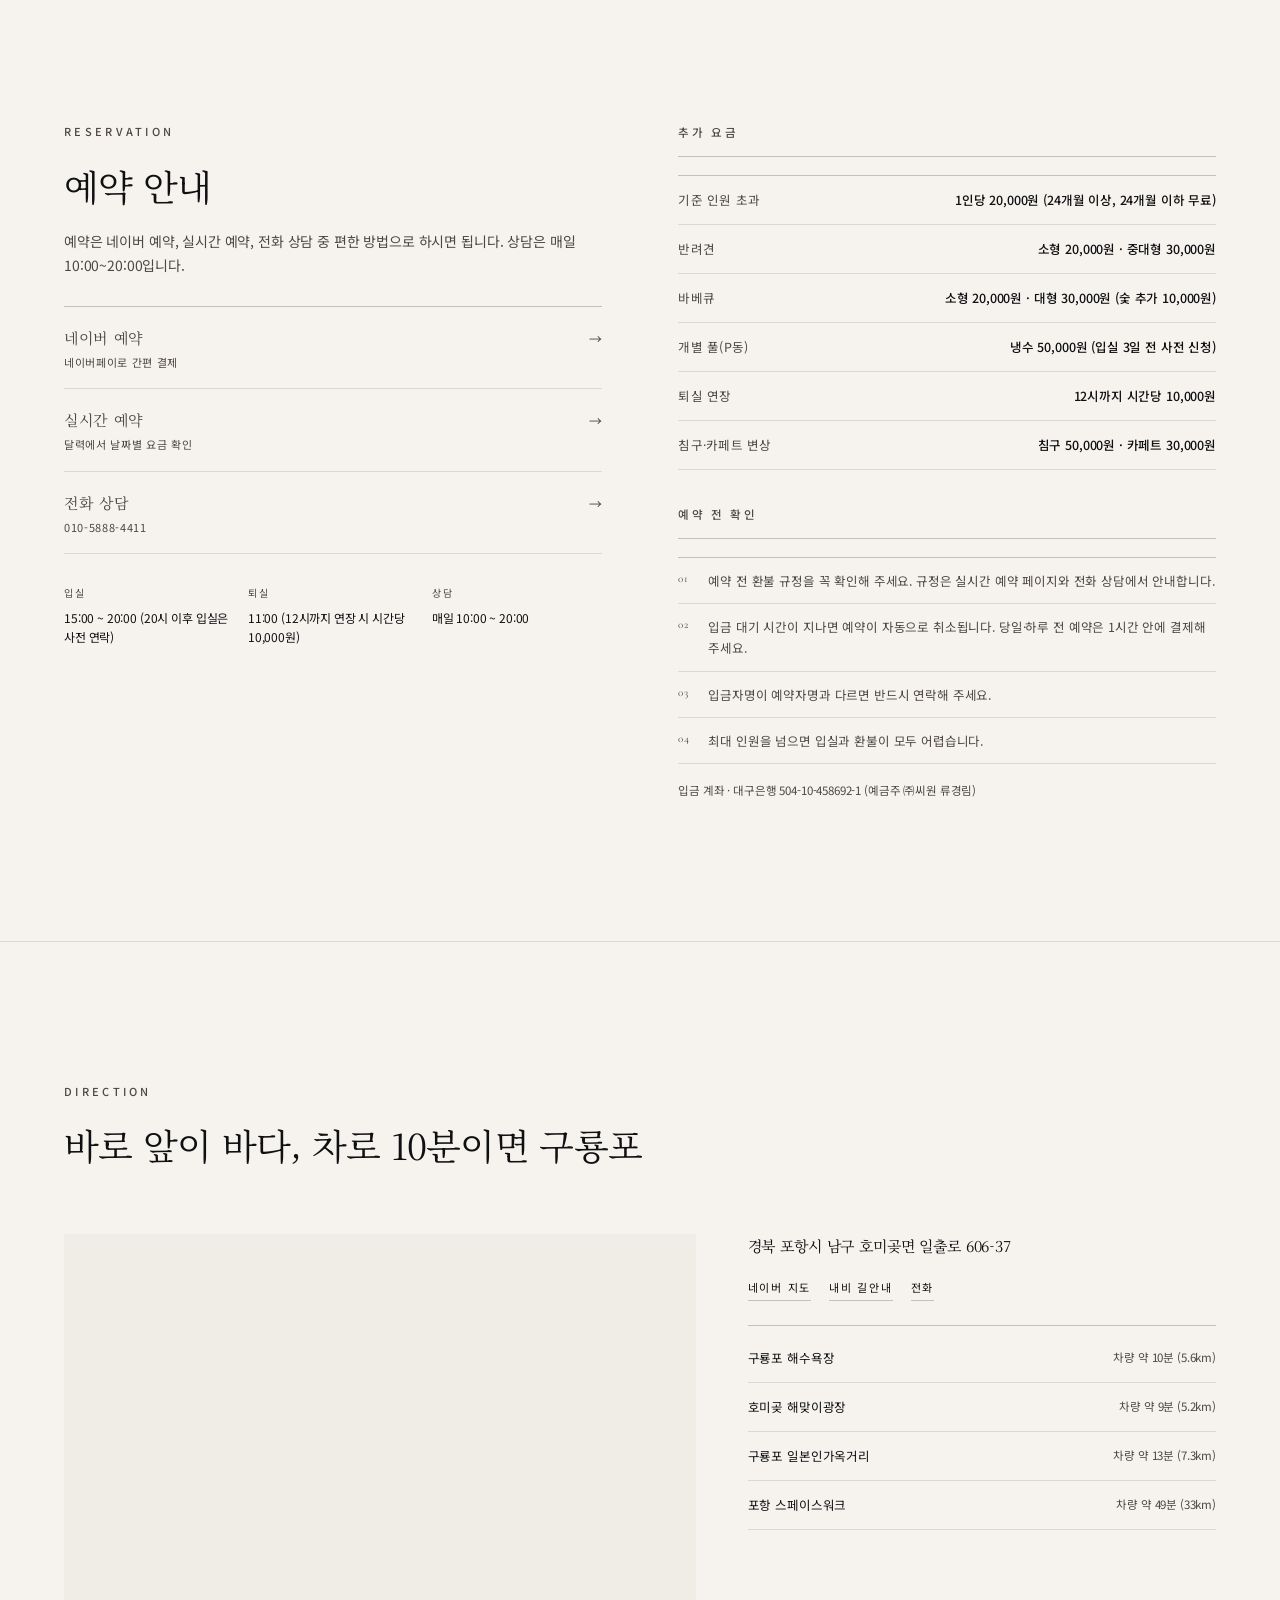
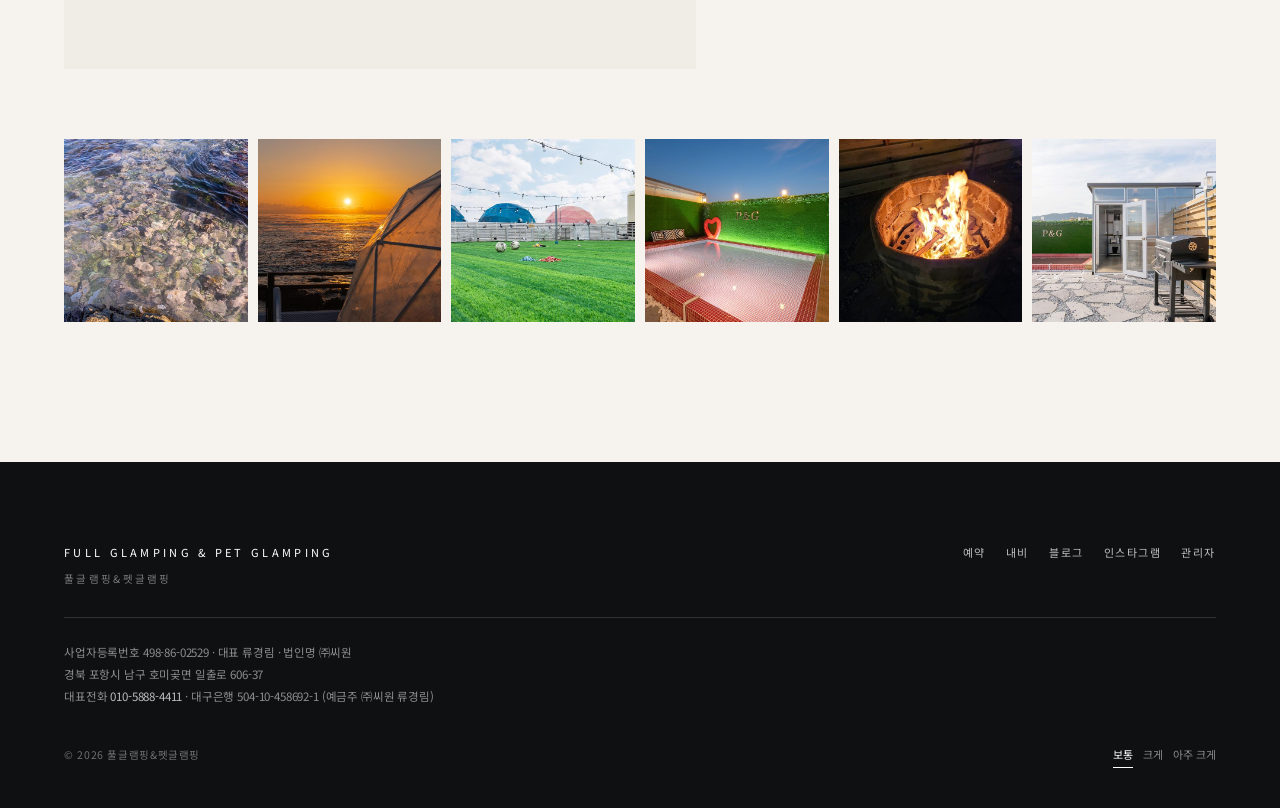
==== commit 87ea4531: "읽기 편한 진한 글씨 버전 적용, 이전 글씨는 soft.html로 보존" ====
--- a/index.html
+++ b/index.html
@@ -15,6 +15,7 @@
 <link rel="preconnect" href="https://fonts.gstatic.com" crossorigin>
 <link rel="stylesheet" href="https://fonts.googleapis.com/css2?family=Cormorant+Garamond:ital,wght@0,300;0,400;1,300&family=Noto+Sans+KR:wght@300;400;500&family=Noto+Serif+KR:wght@300;400&display=swap">
 <link rel="stylesheet" href="assets/css/style.css?v=8">
+<link rel="stylesheet" href="assets/css/readable.css?v=1">
 <link rel="preload" as="image" href="assets/img/hero/hero-tub.jpg">
 </head>
 <body>
--- a/assets/css/readable.css
+++ b/assets/css/readable.css
@@ -0,0 +1,89 @@
+/* ==========================================================================
+   읽기 편한 글씨 버전 (index.html 전용)
+   style.css 뒤에 불러와 색 대비와 굵기만 보강합니다. 레이아웃은 그대로입니다.
+   이전 색감·굵기는 soft.html이 그대로 보존합니다.
+   ========================================================================== */
+
+:root{
+  --ink:#0f1012;
+  --ink-2:#1b1c1f;
+  --muted:#4c4740;          /* 보조 문구 — 종이색 위 7:1 안팎 */
+  --line:rgba(15,16,18,.22);
+  --line-2:rgba(15,16,18,.12);
+}
+
+body{font-weight:400;color:var(--ink)}
+
+/* 명조 제목·본문 숫자도 300 → 400 */
+.serif,
+.hero-title,
+.sec-title,
+.intro-st,
+.menu-in > a,
+.nmodal-head h3,
+.nm-text,
+.stats b,
+.film-links strong{font-weight:400}
+
+/* 작은 라벨은 500으로 또렷하게 */
+.label,
+.mini-t,
+.hero-eyebrow,
+.hero-count,
+.card-line,
+.film-meta,
+.nb-item strong,
+.nb-more,
+.film-cap,
+.count,
+.tabs button,
+.tabs button em{font-weight:500}
+
+/* 본문·보조 문구 색과 크기 */
+.sec-sub,
+.film-sub,
+.intro-body,
+.pet-intro,
+.card-meta,
+.fac-body p,
+.nm-detail,
+.price-note,
+.mnote,
+.amenity p,
+.fine,
+.fee-table span,
+.rules li,
+.note-line,
+.film-cap span{color:var(--muted)}
+
+.label{font-size:11px;letter-spacing:.3em}
+.mini-t{font-size:11.5px}
+.sec-sub{font-size:14px}
+.nb-item{font-size:12.5px}
+.nb-view .nb-text{letter-spacing:0}
+.card-meta{font-size:12.5px}
+.fac-body p{font-size:13px}
+.nm-detail{font-size:13px}
+.film-cap{font-size:11.5px}
+.card-line{font-size:11px;letter-spacing:.14em}
+.hero-sub{font-weight:400}
+.fee-table strong{font-weight:500}
+.brand-mark,
+.hd-brand{font-weight:500}
+
+/* 작은 회색 글씨가 얇게 보이지 않도록 */
+em,
+i{font-style:normal}
+.fac-body em,
+.card-name em{font-weight:500}
+
+/* 밝은 야외 화면에서 경계가 사라지지 않게 */
+.card-line,
+.film-cap a,
+.nm-link,
+.rv-foot a{border-bottom-color:rgba(15,16,18,.22)}
+
+/* 사진 위 흰 글씨는 그림자 대신 살짝 진한 막을 더합니다 */
+.hero::after{
+  background:linear-gradient(180deg,rgba(8,10,12,.46) 0%,rgba(8,10,12,.12) 34%,rgba(8,10,12,.2) 62%,rgba(8,10,12,.66) 100%);
+}
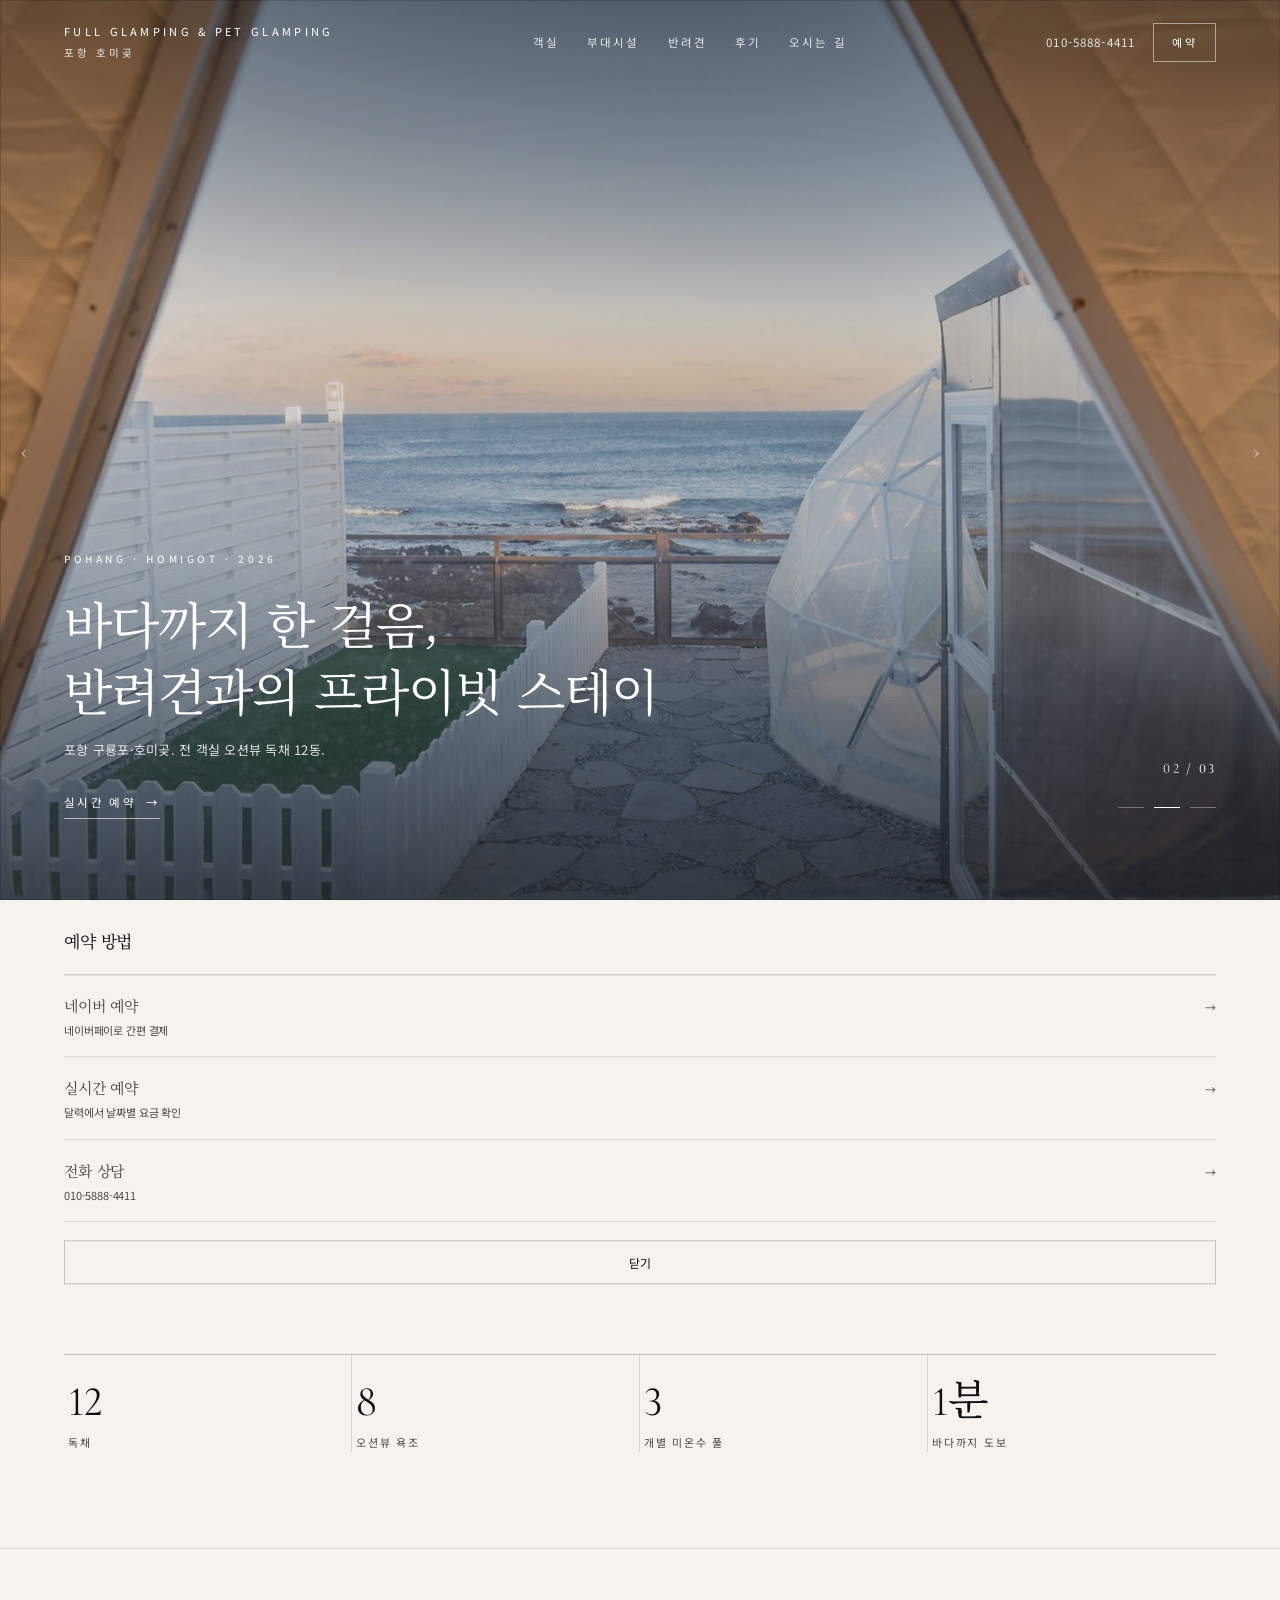
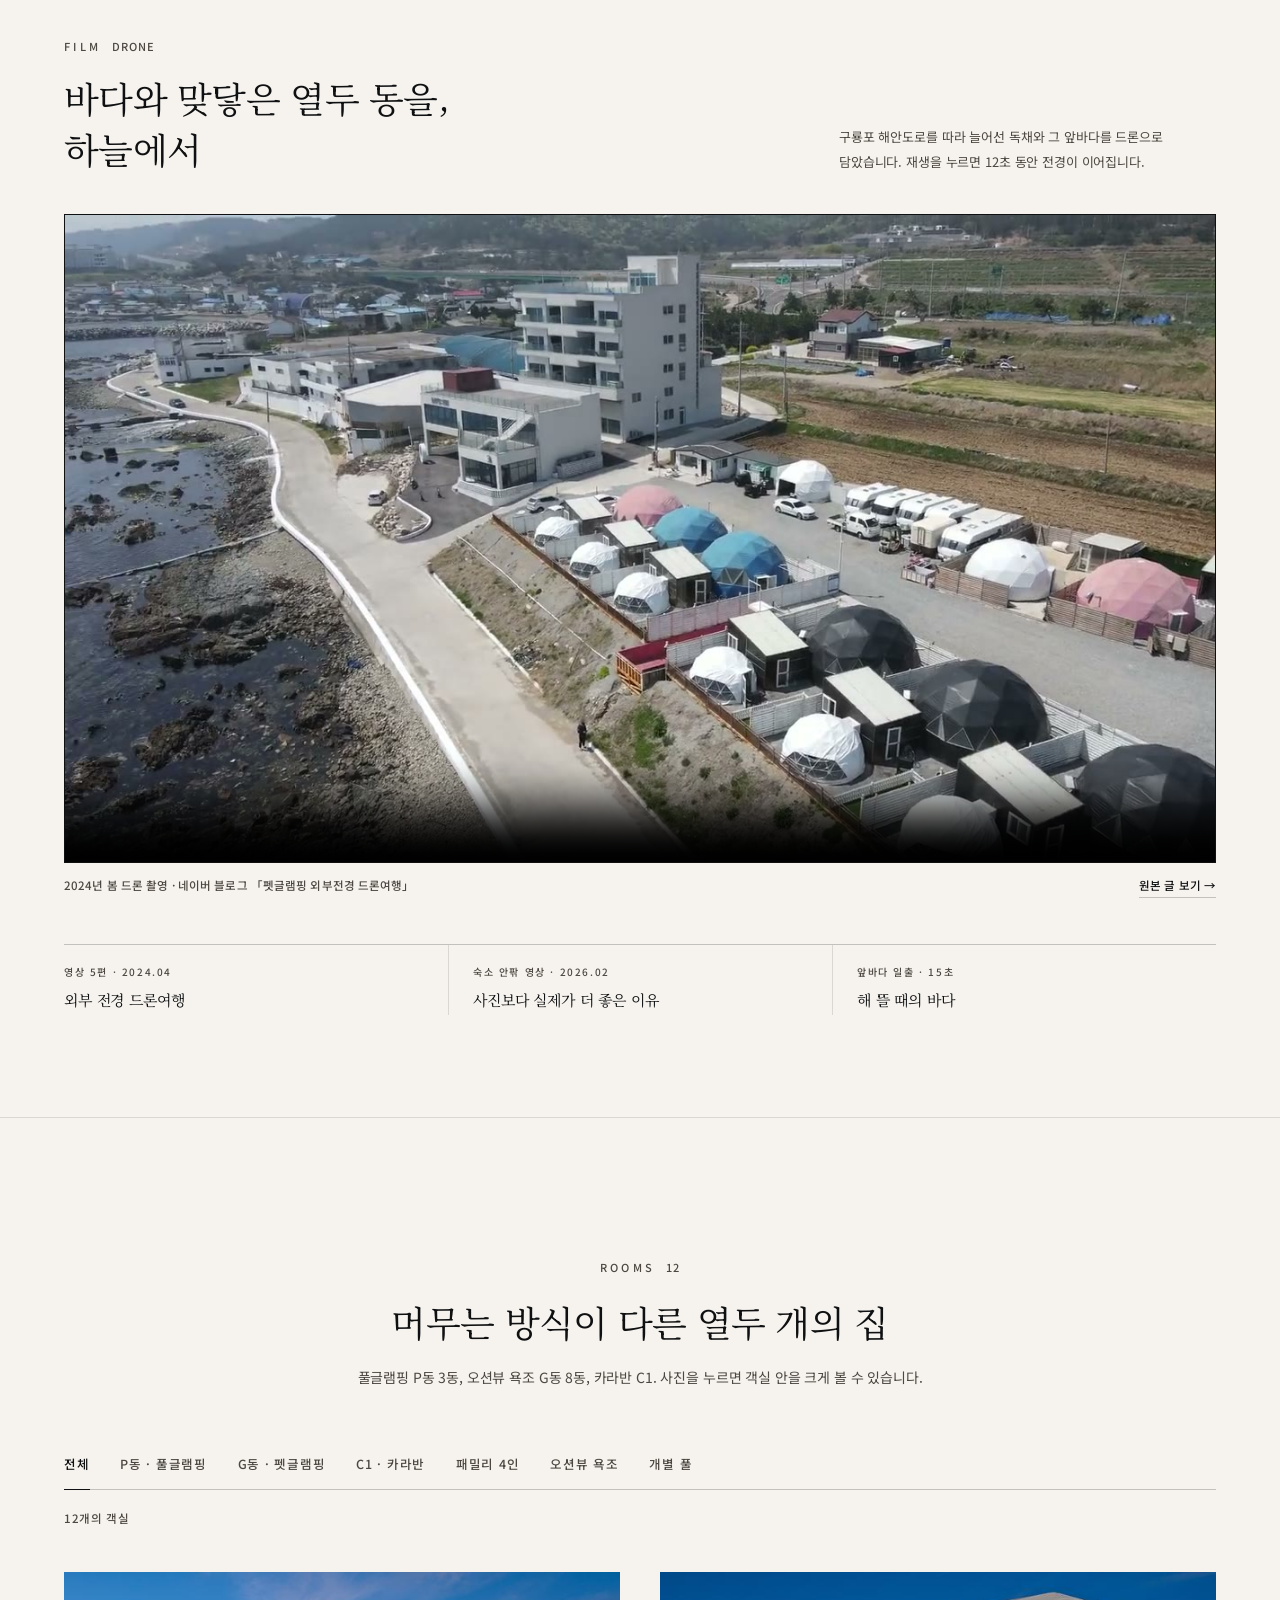
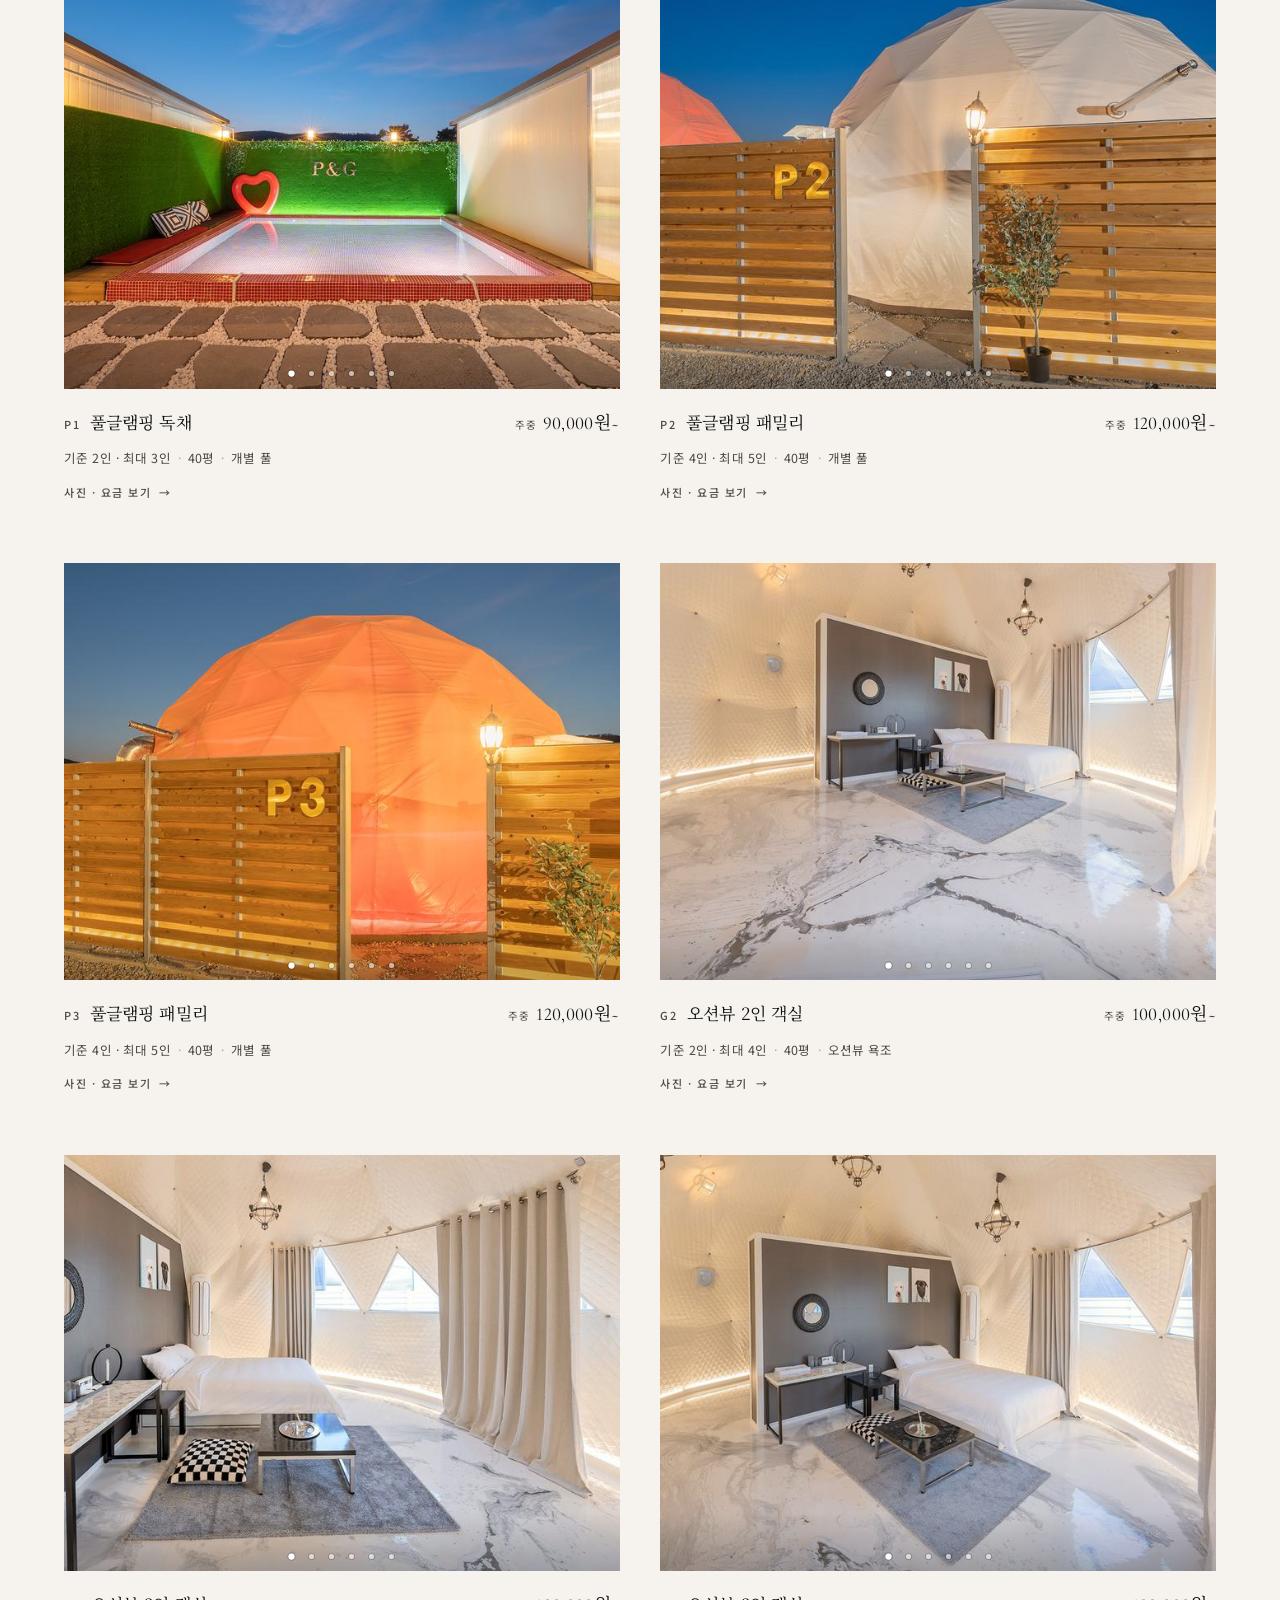
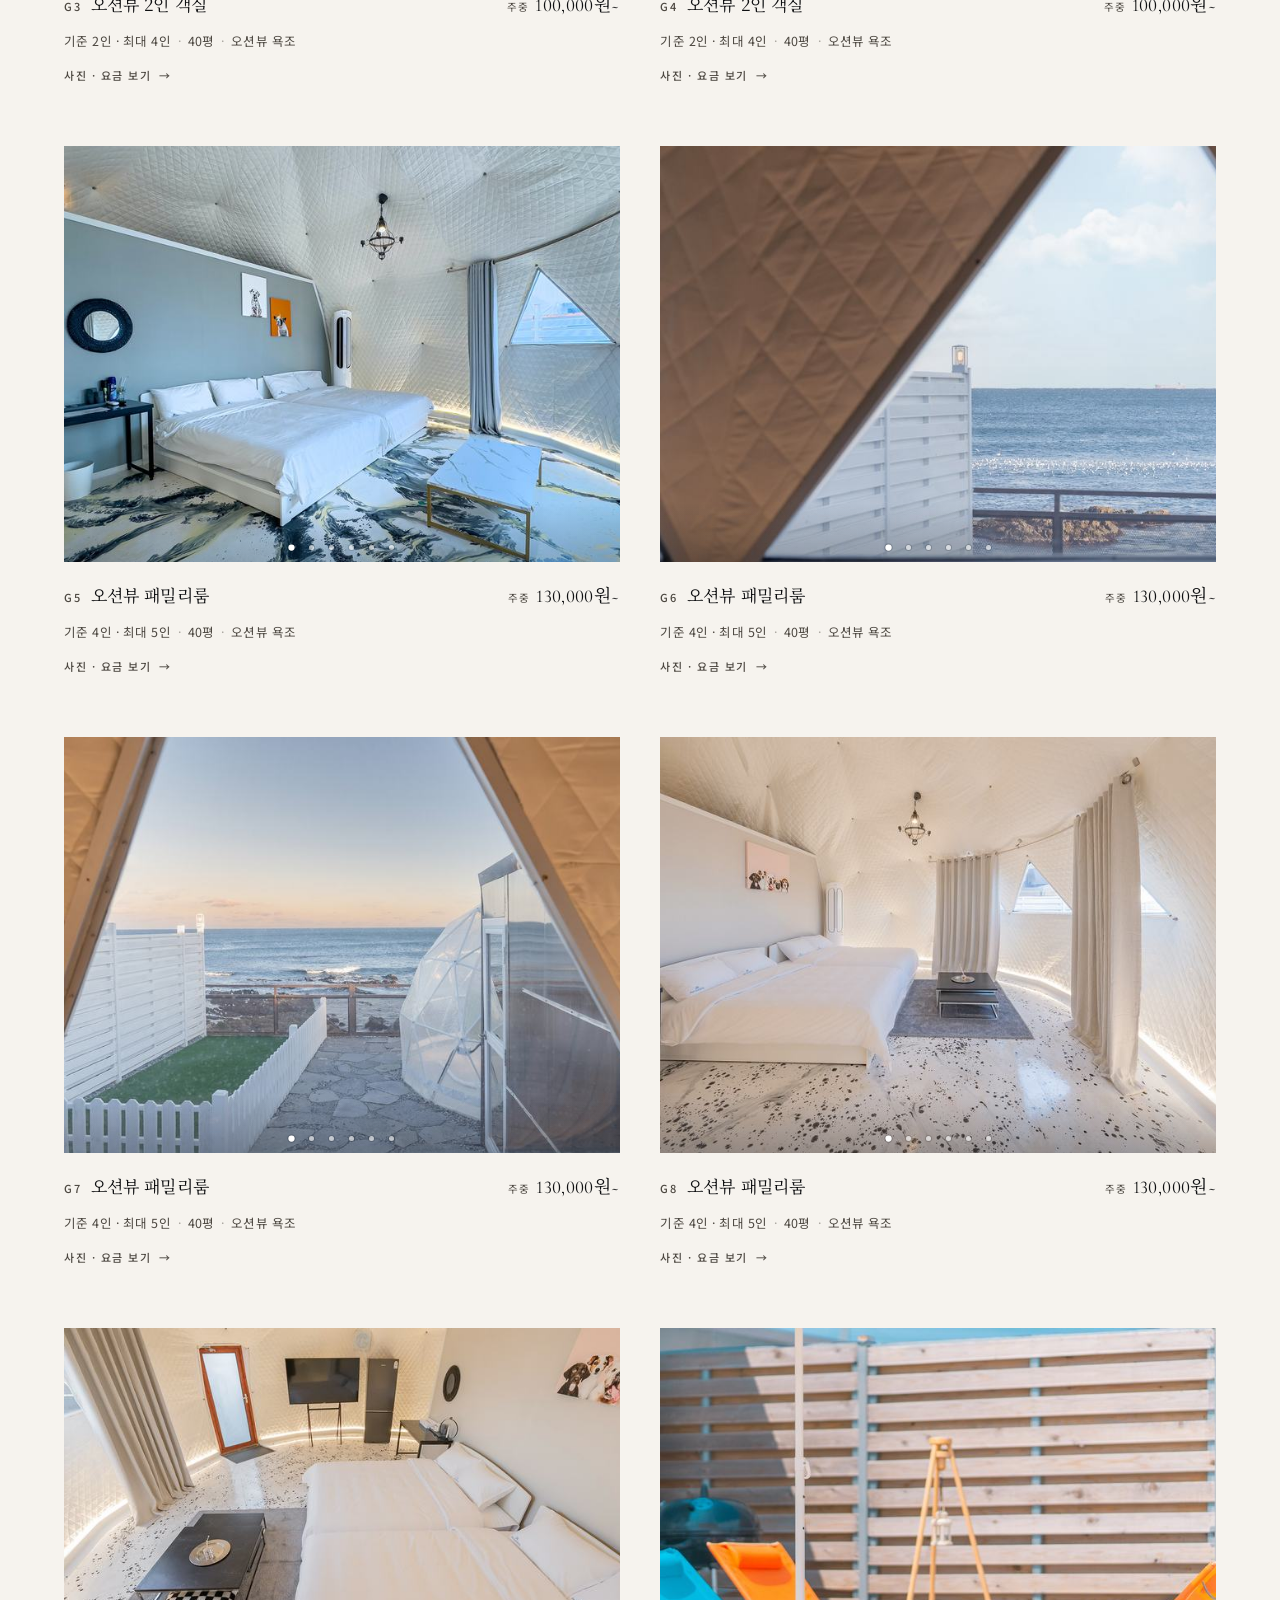
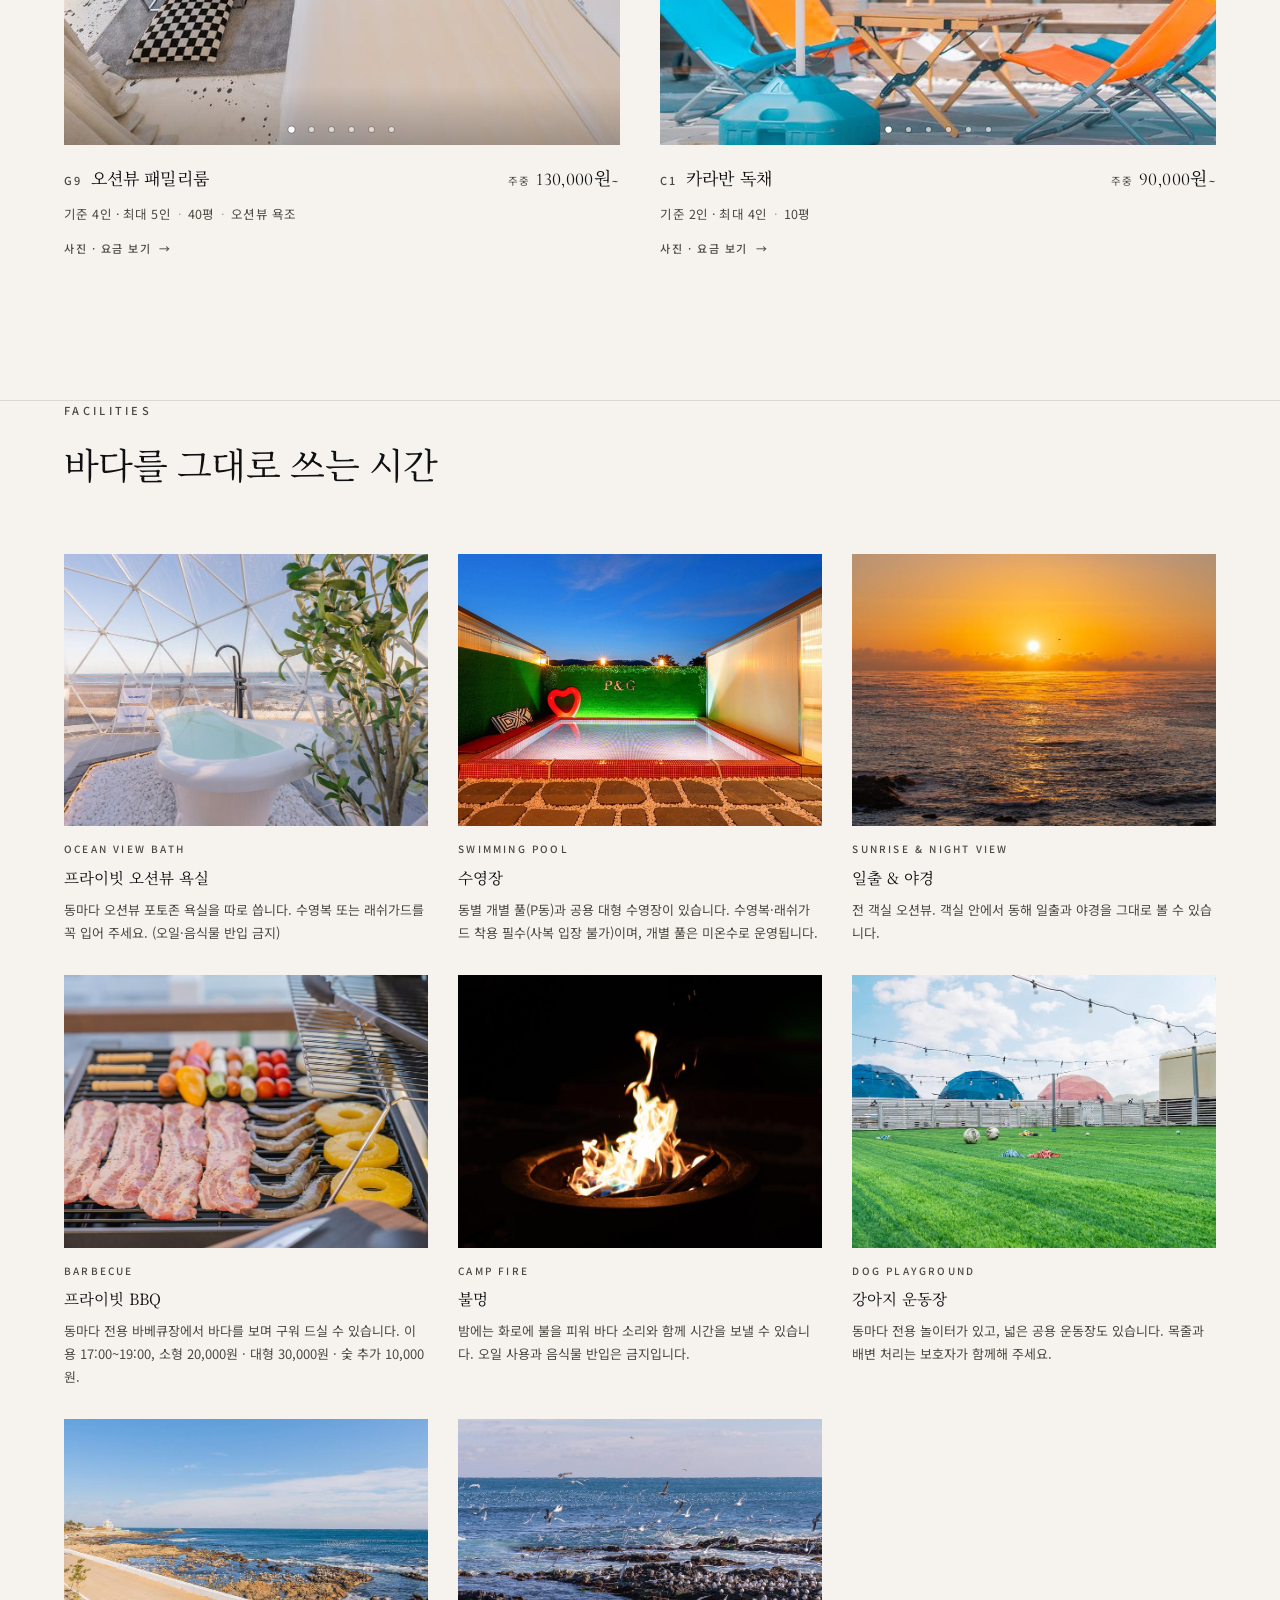
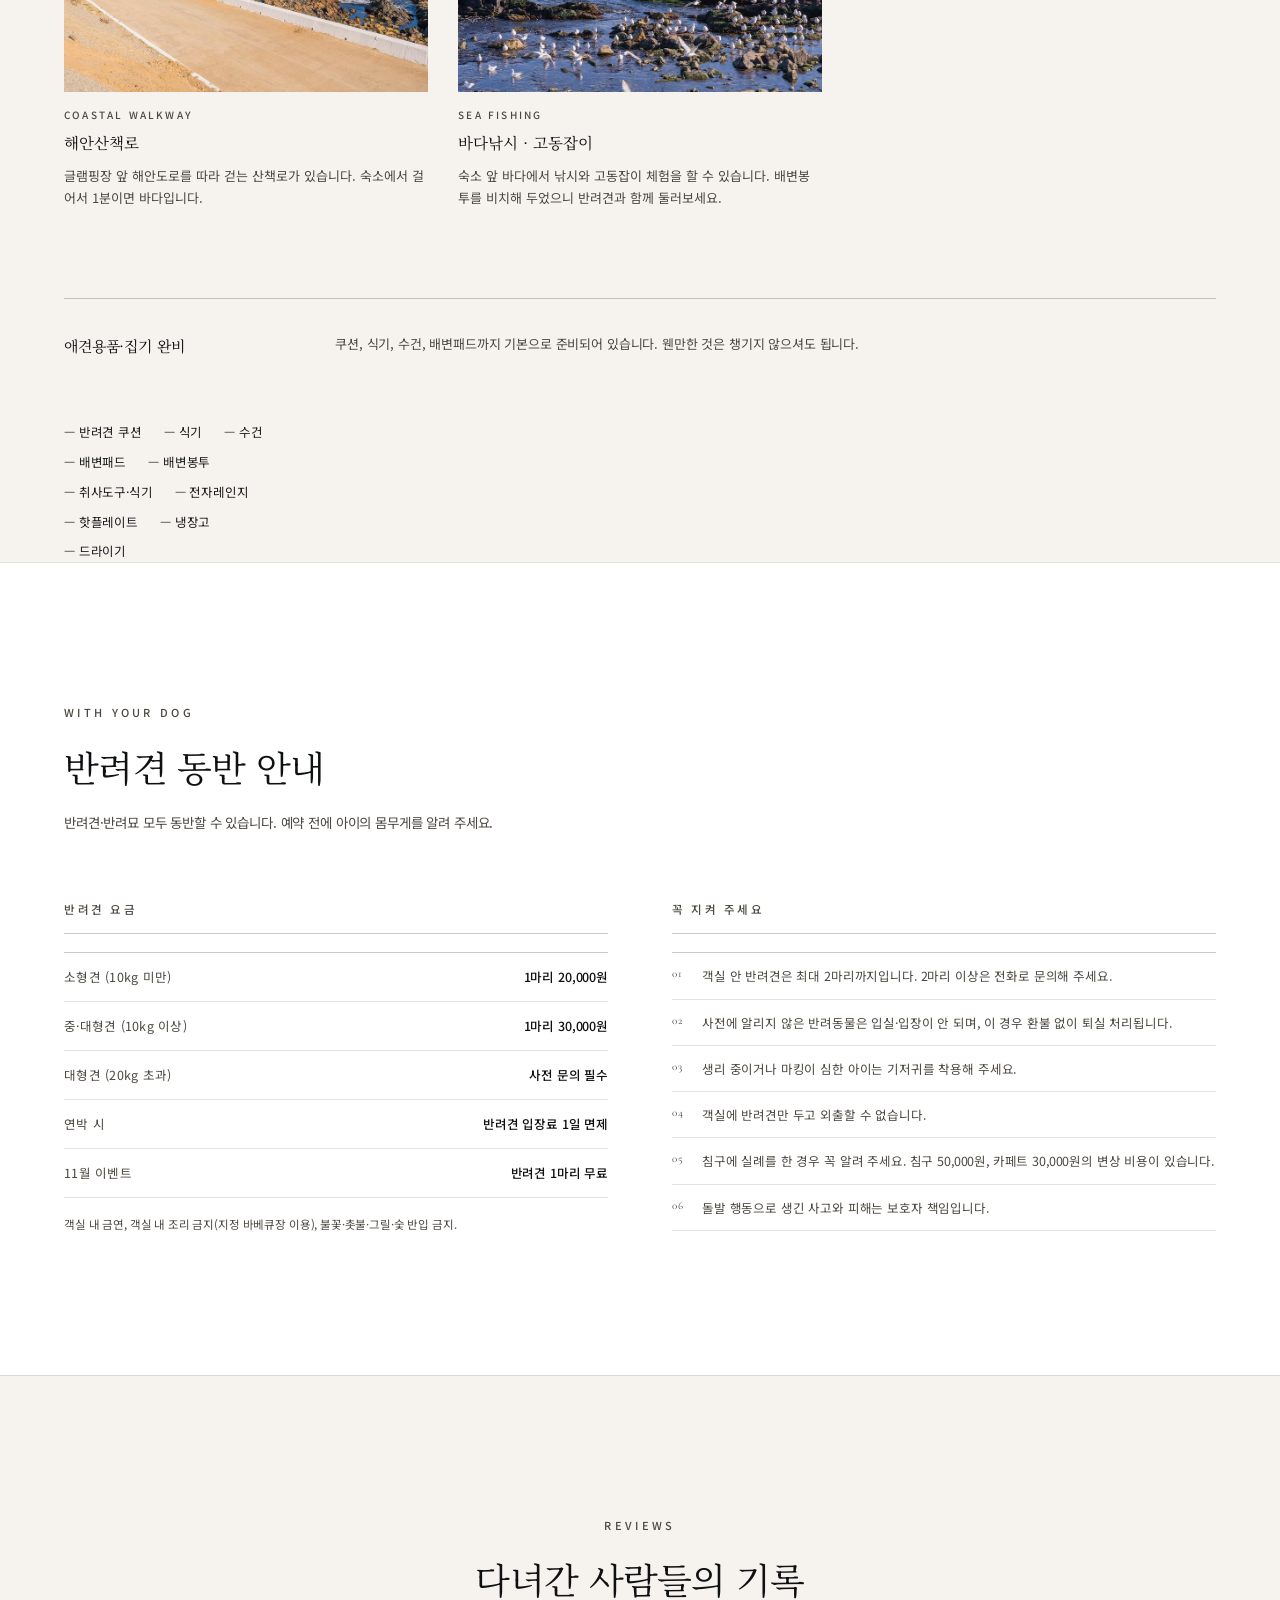
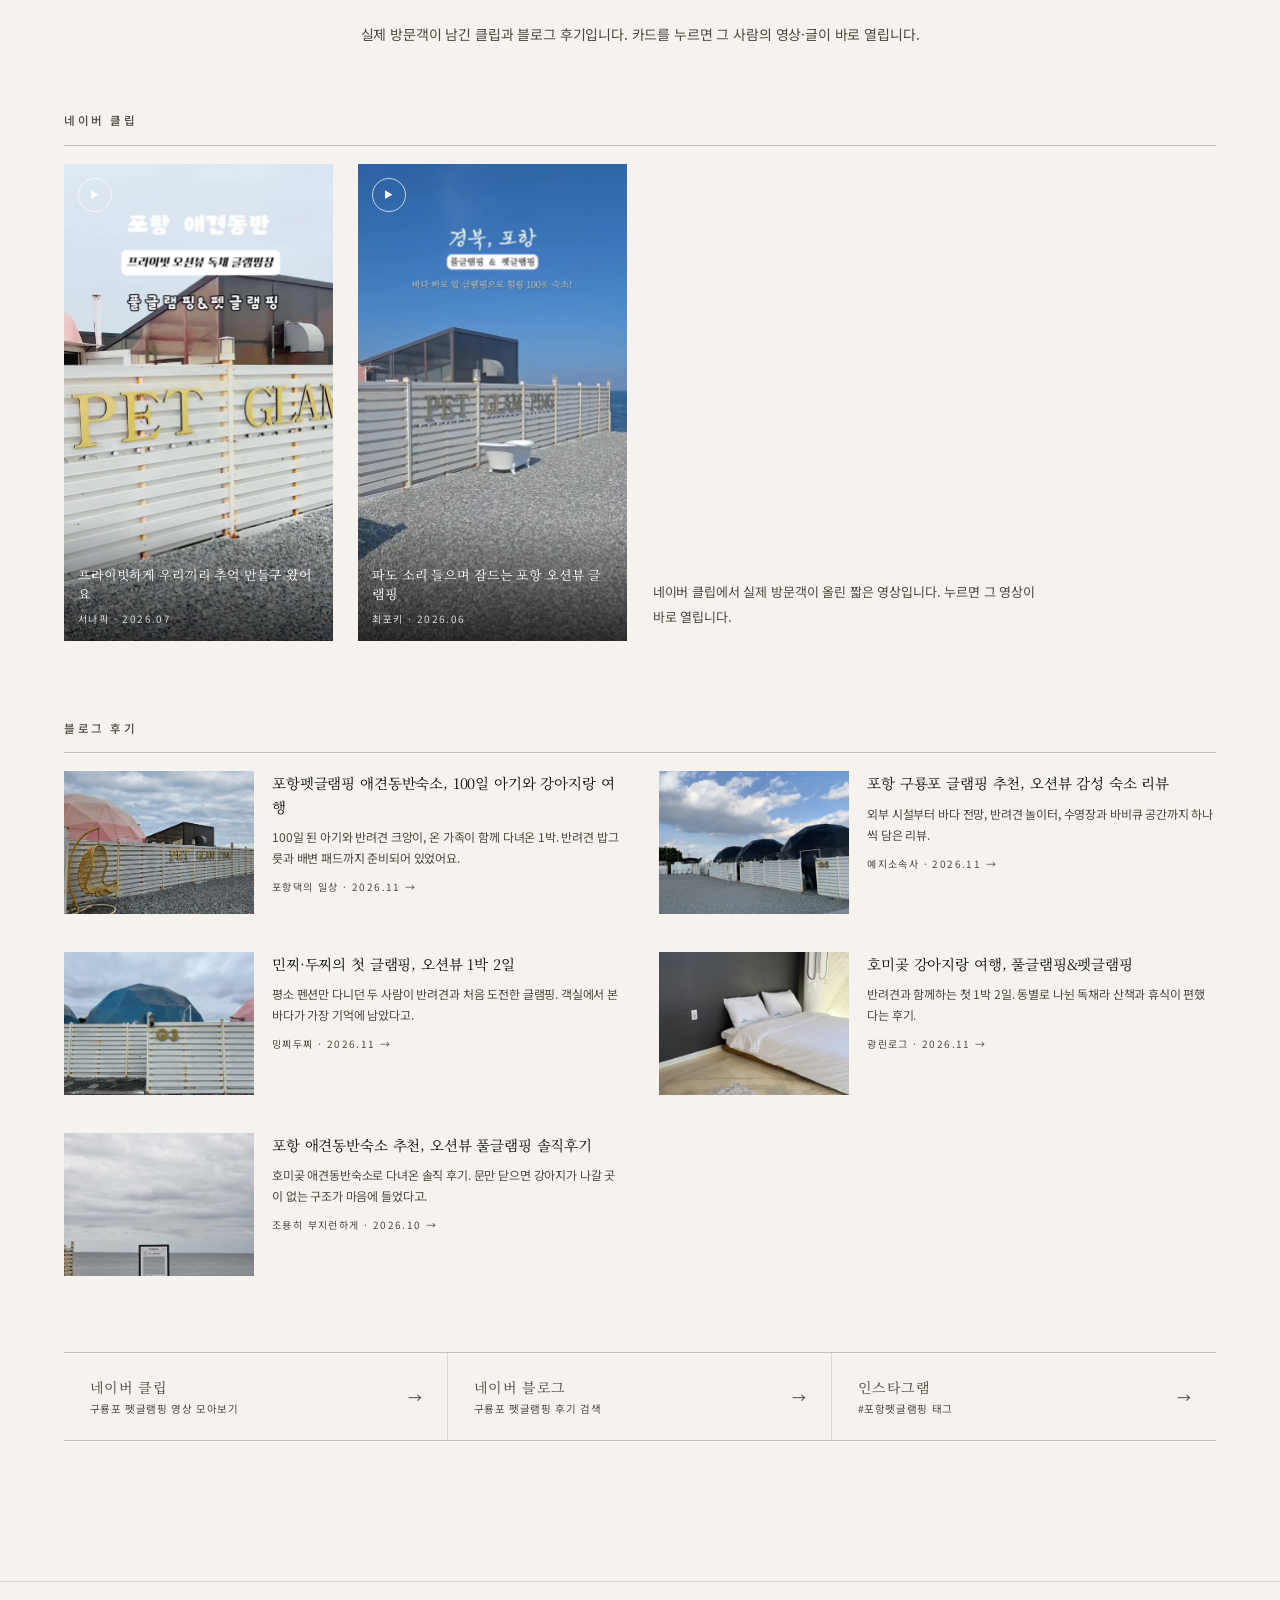
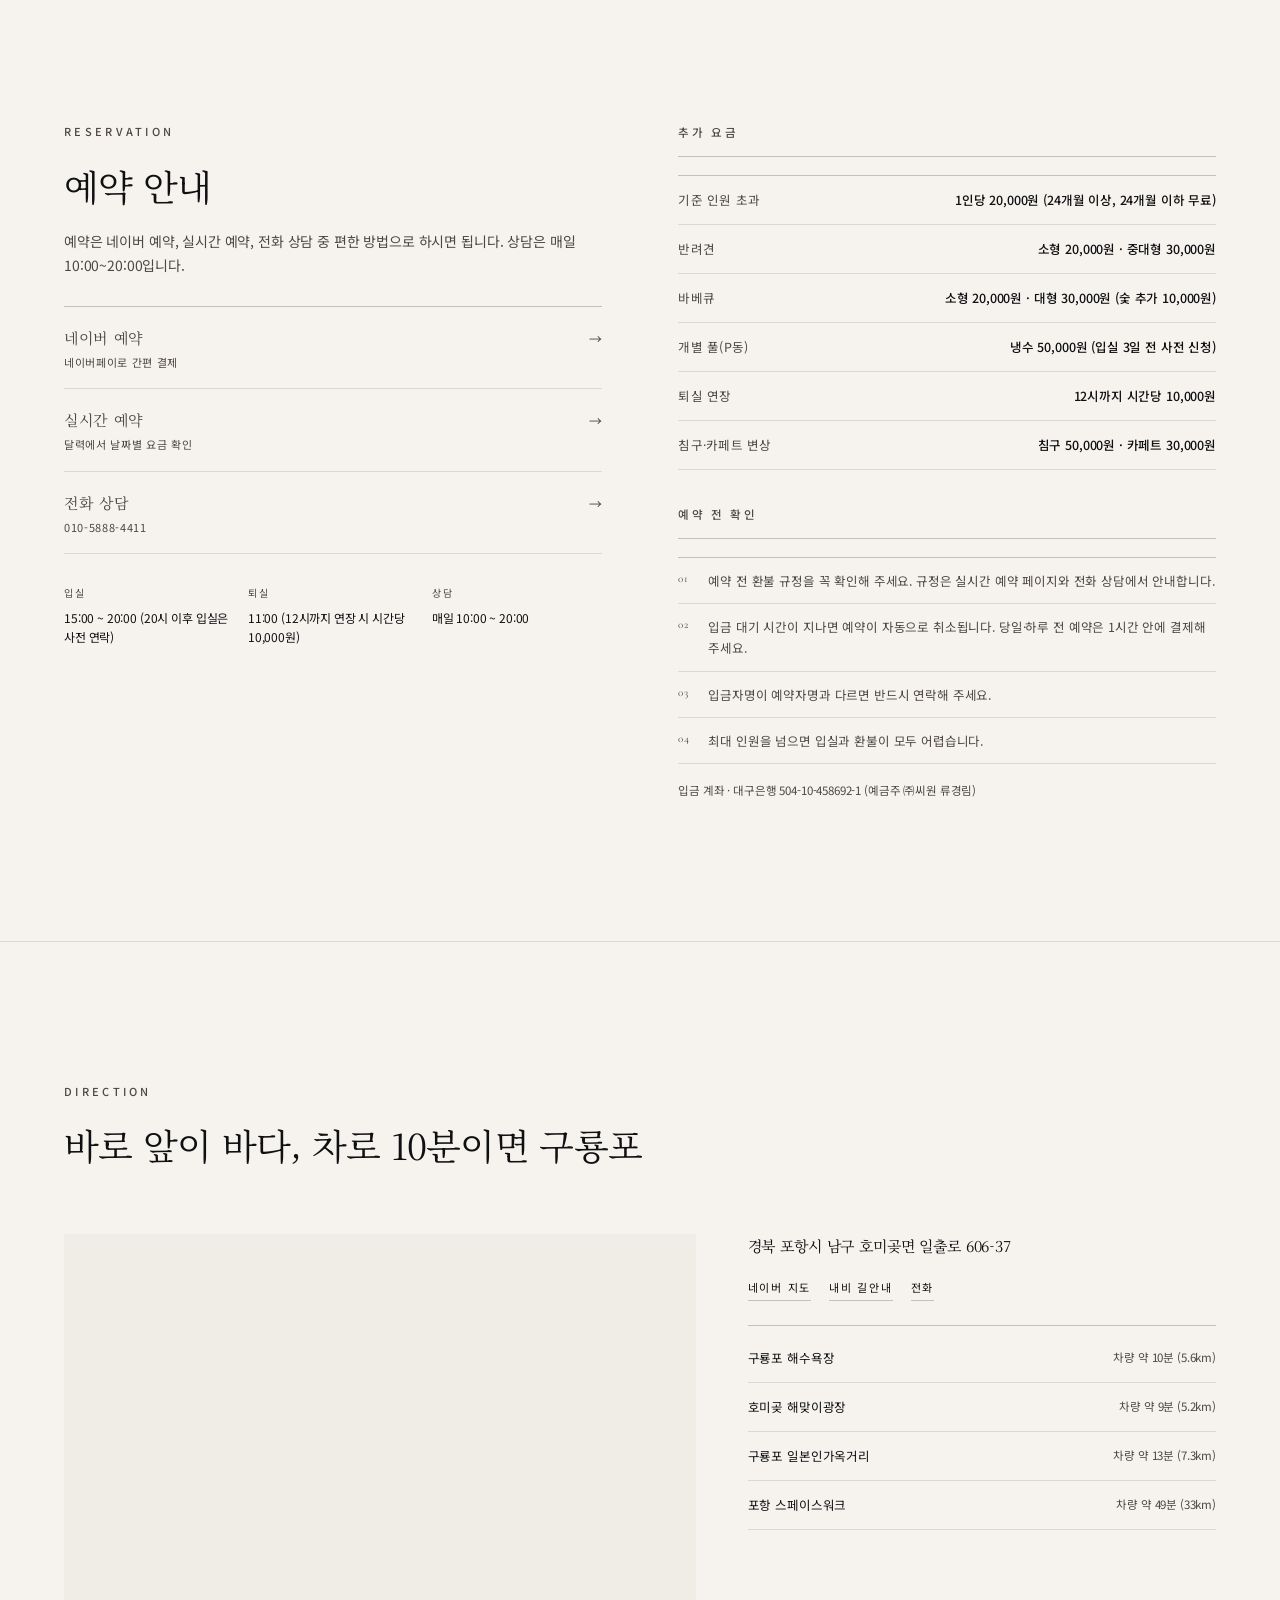
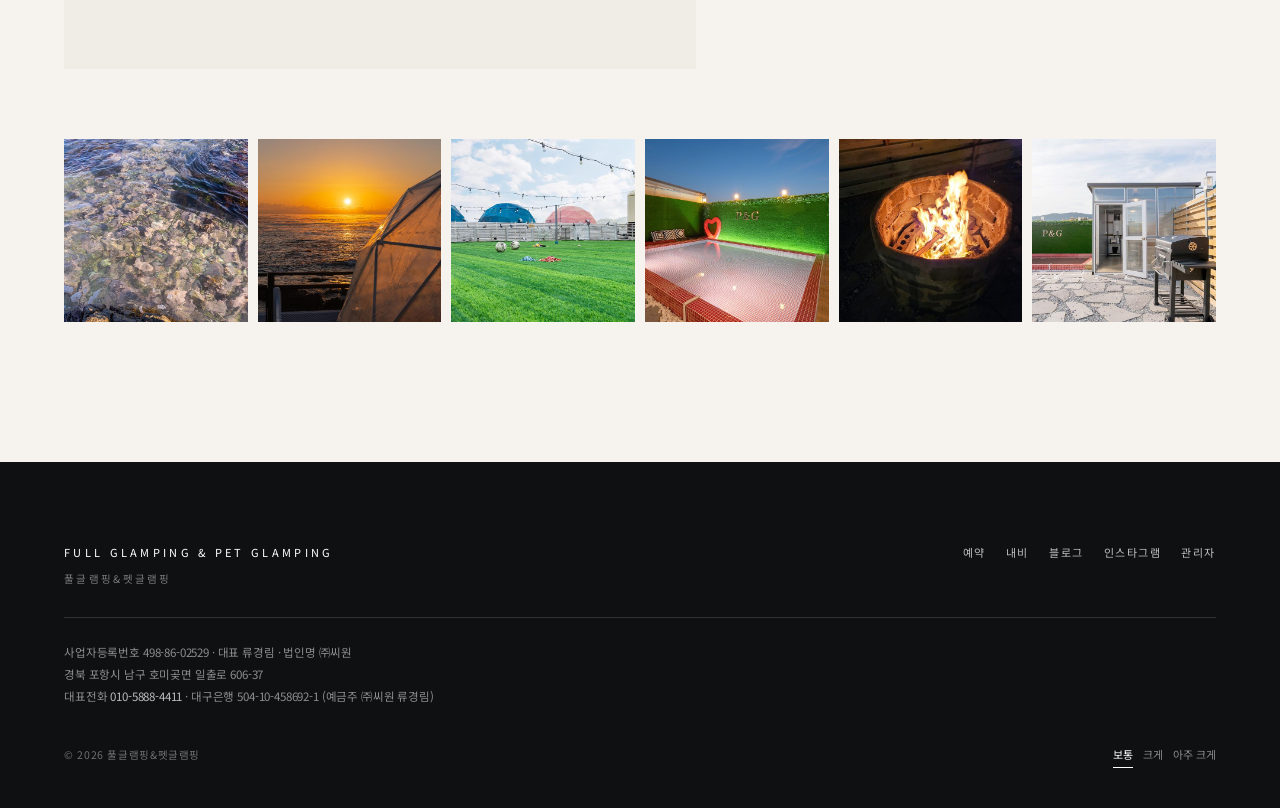
==== commit 4821b2f7: "객실 상세를 풀폭 화보로 — 화면 꽉 채우는 대표 사진 스테이지·손가락 스와이프·한 장씩 이어지는 세로 화보 - 객실을 누르면 작은 2열 카드 대신 화면을 채우는 대형 사진 뷰(모" ====
--- a/index.html
+++ b/index.html
@@ -14,7 +14,7 @@
 <link rel="preconnect" href="https://fonts.googleapis.com">
 <link rel="preconnect" href="https://fonts.gstatic.com" crossorigin>
 <link rel="stylesheet" href="https://fonts.googleapis.com/css2?family=Cormorant+Garamond:ital,wght@0,300;0,400;1,300&family=Noto+Sans+KR:wght@300;400;500&family=Noto+Serif+KR:wght@300;400&display=swap">
-<link rel="stylesheet" href="assets/css/style.css?v=8">
+<link rel="stylesheet" href="assets/css/style.css?v=9">
 <link rel="stylesheet" href="assets/css/readable.css?v=1">
 <link rel="preload" as="image" href="assets/img/hero/hero-tub.jpg">
 </head>
@@ -312,14 +312,48 @@
 
 <!-- ================= 객실 상세 ================= -->
 <div class="rv" id="roomModal" role="dialog" aria-modal="true" aria-labelledby="modalTitle">
-  <div class="rv-bar">
-    <span class="rv-code" id="modalTitle">G5</span>
+  <div class="rv-bar" id="roomBar">
+    <span class="rv-code" id="modalTitle">G6</span>
     <span class="rv-name" id="modalSub"></span>
-    <button class="rv-close" type="button" id="modalClose" aria-label="닫기">닫기 ✕</button>
+    <span class="rv-idx"><b id="stageIdx">01</b> <i>/</i> <span id="stageTotal">08</span></span>
+    <button class="rv-close" type="button" id="modalClose" aria-label="닫기">닫기 <span aria-hidden="true">✕</span></button>
   </div>
   <div class="rv-body" id="modalBody">
-    <div class="rv-gallery" id="photoGrid"></div>
-    <div class="rv-side" id="roomSummary"></div>
+
+    <section class="rv-stage" id="roomStage" aria-roledescription="사진 슬라이드" aria-label="객실 사진">
+      <div class="rv-track" id="roomTrack"></div>
+      <div class="rv-shade" aria-hidden="true"></div>
+      <button class="rv-arrow rv-prev" id="stagePrev" type="button" aria-label="이전 사진">‹</button>
+      <button class="rv-arrow rv-next" id="stageNext" type="button" aria-label="다음 사진">›</button>
+      <p class="rv-cap" id="stageCap"></p>
+      <div class="rv-dots" id="stageDots" role="group" aria-label="사진 선택"></div>
+      <p class="rv-hint" id="stageHint">옆으로 밀어 크게 넘겨 보세요</p>
+      <button class="rv-zoom" id="stageZoom" type="button">사진 크게 보기 <span aria-hidden="true">⤢</span></button>
+    </section>
+
+    <div class="rv-info">
+      <div class="rv-info-head">
+        <p class="label">ROOM INFO</p>
+        <h3 class="rv-info-title" id="infoTitle">G6</h3>
+        <p class="rv-info-line" id="infoLine"></p>
+      </div>
+      <div class="rv-side" id="roomSummary"></div>
+    </div>
+
+    <section class="rv-gallery-wrap" aria-label="객실 사진 한 장씩 크게 보기">
+      <div class="rv-gallery-head">
+        <p class="label">PHOTOS <span id="photoCount"></span></p>
+        <h3 class="rv-gallery-title">한 장씩, 이 방의 하루</h3>
+        <p class="rv-gallery-sub">사진을 누르면 원본 화질로 크게 볼 수 있습니다.</p>
+      </div>
+      <div class="rv-gallery" id="photoGrid"></div>
+    </section>
+
+    <div class="rv-end">
+      <p class="rv-end-line" id="endLine"></p>
+      <a class="rv-end-book primary" id="modalBookEnd" href="#" target="_blank" rel="noopener">네이버에서 실시간 예약</a>
+    </div>
+
   </div>
   <div class="rv-foot">
     <a id="modalCall" href="#">전화</a>
@@ -352,8 +386,8 @@
   <button class="lb-next" type="button" id="lbNext" aria-label="다음 사진">›</button>
 </div>
 
-<script src="assets/js/site-data.js?v=7"></script>
+<script src="assets/js/site-data.js?v=8"></script>
 <script src="assets/js/fontsize.js?v=2"></script>
-<script src="assets/js/app.js?v=7"></script>
+<script src="assets/js/app.js?v=8"></script>
 </body>
 </html>
--- a/assets/css/style.css
+++ b/assets/css/style.css
@@ -515,7 +515,7 @@
 }
 .mobar a.primary{background:var(--ink);color:#fff}
 
-/* ---------------- 객실 상세 ---------------- */
+/* ---------------- 객실 상세 (풀폭 화보) ---------------- */
 .rv{
   position:fixed;inset:0;z-index:90;background:var(--paper);
   display:flex;flex-direction:column;overflow:hidden;
@@ -523,24 +523,98 @@
   transition:opacity .45s var(--ease),transform .45s var(--ease),visibility .45s;
 }
 .rv.is-open{visibility:visible;opacity:1;transform:none}
+.rv-body{
+  flex:1;overflow-y:auto;overflow-x:hidden;-webkit-overflow-scrolling:touch;
+  overscroll-behavior:contain;background:var(--paper);
+}
+
+/* 상단 바 — 사진 위에 떠 있다가 스크롤하면 종이색으로 */
 .rv-bar{
-  position:sticky;top:0;z-index:2;display:flex;align-items:center;gap:14px;
-  padding:18px var(--pad);background:rgba(246,243,238,.96);backdrop-filter:blur(10px);
-  border-bottom:1px solid var(--line);
-}
-.rv-code{font-family:var(--display);font-size:20px;letter-spacing:.06em}
-.rv-name{font-family:var(--serif);font-size:13px;color:var(--muted)}
-.rv-close{margin-left:auto;font-size:11px;letter-spacing:.16em;color:var(--muted)}
-.rv-body{
-  flex:1;overflow-y:auto;-webkit-overflow-scrolling:touch;
-  display:grid;grid-template-columns:1.5fr 1fr;gap:clamp(24px,4vw,56px);
-  padding:clamp(20px,3vw,40px) var(--pad) 40px;max-width:1400px;margin:0 auto;width:100%;
-}
-.rv-gallery{display:grid;grid-template-columns:1fr 1fr;gap:8px;align-content:start}
-.rv-gallery button{overflow:hidden;aspect-ratio:4/3;background:var(--paper-2)}
-.rv-gallery button:first-child{grid-column:span 2;aspect-ratio:16/10}
-.rv-gallery img{width:100%;height:100%;object-fit:cover;transition:transform 1s var(--ease)}
-.rv-gallery button:hover img{transform:scale(1.03)}
+  position:absolute;left:0;right:0;top:0;z-index:6;
+  display:flex;align-items:center;gap:12px;
+  padding:15px var(--pad);color:#fff;
+  background:transparent;border-bottom:1px solid transparent;
+  transition:background .45s var(--ease),color .45s var(--ease),border-color .45s;
+}
+.rv.is-scrolled .rv-bar{
+  background:rgba(246,243,238,.96);backdrop-filter:blur(12px);
+  color:var(--ink);border-bottom-color:var(--line);
+}
+.rv-code{font-family:var(--display);font-size:22px;letter-spacing:.06em;line-height:1.2}
+.rv-name{font-family:var(--serif);font-size:12.5px;opacity:.86;line-height:1.4}
+.rv-idx{margin-left:auto;font-family:var(--display);font-size:15px;letter-spacing:.1em;font-variant-numeric:lining-nums;font-feature-settings:'lnum' 1}
+.rv-idx b{font-weight:400}
+.rv-idx i{font-style:normal;opacity:.5;margin:0 3px}
+.rv-close{font-size:11px;letter-spacing:.14em;border:1px solid rgba(255,255,255,.45);padding:7px 11px;transition:border-color .4s,background .3s}
+.rv.is-scrolled .rv-close{border-color:var(--line)}
+
+/* 대표 사진 — 화면을 꽉 채우는 스테이지 */
+.rv-stage{position:relative;width:100%;height:min(82svh,880px);background:#0c0d0e;overflow:hidden;touch-action:pan-y}
+.rv-track{display:flex;height:100%;transform:translate3d(0,0,0);transition:transform .55s var(--ease);will-change:transform}
+.rv-track.is-dragging{transition:none}
+.rv-slide{position:relative;flex:0 0 100%;width:100%;height:100%;margin:0;overflow:hidden}
+.rv-slide img{
+  width:100%;height:100%;object-fit:cover;display:block;
+  -webkit-user-drag:none;user-select:none;pointer-events:none;
+}
+.rv-shade{
+  position:absolute;inset:0;z-index:2;pointer-events:none;
+  background:linear-gradient(180deg,rgba(8,10,12,.62) 0%,rgba(8,10,12,.22) 18%,rgba(8,10,12,.02) 38%,rgba(8,10,12,0) 52%,rgba(8,10,12,.12) 72%,rgba(8,10,12,.62) 100%);
+}
+.rv-bar > *{text-shadow:0 1px 12px rgba(0,0,0,.45)}
+.rv.is-scrolled .rv-bar > *{text-shadow:none}
+.rv-arrow{
+  position:absolute;top:50%;transform:translateY(-50%);z-index:4;
+  width:46px;height:66px;display:grid;place-items:center;
+  font-size:26px;color:#fff;background:rgba(10,11,12,.26);backdrop-filter:blur(4px);
+  opacity:.9;transition:background .3s,opacity .3s;
+}
+.rv-arrow:hover{opacity:1;background:rgba(10,11,12,.46)}
+.rv-arrow.is-edge{opacity:.22}
+.rv-prev{left:0}
+.rv-next{right:0}
+.rv-cap{
+  position:absolute;left:var(--pad);right:calc(var(--pad) + 150px);bottom:78px;z-index:4;
+  color:#fff;font-family:var(--serif);font-size:15px;letter-spacing:.02em;line-height:1.5;
+  text-shadow:0 1px 16px rgba(0,0,0,.6);
+}
+.rv-dots{
+  position:absolute;left:0;right:0;bottom:32px;z-index:4;
+  display:flex;align-items:center;justify-content:center;gap:2px;flex-wrap:wrap;padding:0 var(--pad);
+}
+.rv-dot{width:20px;height:22px;display:grid;place-items:center}
+.rv-dot::before{
+  content:"";width:6px;height:6px;border-radius:50%;background:rgba(255,255,255,.5);
+  box-shadow:0 0 0 1px rgba(10,11,12,.22);transition:background .25s,transform .25s;
+}
+.rv-dot[aria-current="true"]::before{background:#fff;transform:scale(1.4)}
+.rv-dot:focus-visible{outline:1px solid #fff;outline-offset:2px}
+.rv-hint{
+  position:absolute;left:50%;bottom:9px;transform:translateX(-50%);z-index:4;
+  color:rgba(255,255,255,.78);font-size:10.5px;letter-spacing:.1em;white-space:nowrap;
+  transition:opacity .5s;
+}
+.rv-hint.is-off{opacity:0}
+.rv-zoom{
+  position:absolute;right:var(--pad);bottom:70px;z-index:4;
+  color:#fff;font-size:10.5px;letter-spacing:.12em;padding:8px 12px;
+  border:1px solid rgba(255,255,255,.42);background:rgba(10,11,12,.3);backdrop-filter:blur(6px);
+  transition:background .3s;
+}
+.rv-zoom:hover{background:rgba(10,11,12,.5)}
+
+/* 객실 정보 */
+.rv-info{
+  width:100%;max-width:1320px;margin:0 auto;
+  padding:clamp(30px,4vw,54px) var(--pad) clamp(8px,1.6vw,18px);
+}
+.rv-info-head{margin-bottom:clamp(18px,2.4vw,30px)}
+.rv-info-title{font-family:var(--serif);font-weight:400;font-size:clamp(21px,2.6vw,30px);margin-top:10px;letter-spacing:-.01em;line-height:1.35}
+.rv-info-line{margin-top:7px;font-size:12.5px;color:var(--muted)}
+.rv-side{display:grid;gap:0 clamp(30px,4vw,70px)}
+.rv-col{min-width:0}
+.rv-col + .rv-col{margin-top:28px}
+.rv-col + .rv-col h4:first-child{margin-top:0}
 .rv-side h4{font-family:var(--sans);font-size:10.5px;letter-spacing:.22em;text-transform:uppercase;color:var(--muted);margin:26px 0 10px}
 .rv-side h4:first-child{margin-top:0}
 .spec-table{width:100%;border-collapse:collapse;font-size:12.5px}
@@ -554,6 +628,37 @@
 .price-note{margin-top:10px;font-size:10.5px;color:var(--muted);line-height:1.7}
 .fac-chips{display:flex;flex-wrap:wrap;gap:6px 14px;font-size:11.5px;color:var(--muted)}
 .mnote{font-size:12px;color:var(--muted);line-height:1.8}
+
+/* 한 장씩 이어지는 세로 화보 */
+.rv-gallery-wrap{padding-top:clamp(30px,4.4vw,60px)}
+.rv-gallery-head{max-width:1320px;margin:0 auto clamp(16px,2.2vw,26px);padding:0 var(--pad)}
+.rv-gallery-title{font-family:var(--serif);font-weight:400;font-size:clamp(19px,2.3vw,27px);margin-top:10px;letter-spacing:-.01em}
+.rv-gallery-sub{margin-top:7px;font-size:12px;color:var(--muted)}
+.rv-gallery{display:block}
+.rv-photo{position:relative;margin:0;background:#0c0d0e;overflow:hidden;cursor:zoom-in}
+.rv-photo img{width:100%;height:auto;aspect-ratio:16/9;object-fit:cover;display:block;transition:transform 1.4s var(--ease)}
+.rv-photo:hover img{transform:scale(1.015)}
+.rv-photo figcaption{
+  position:absolute;left:0;right:0;bottom:0;z-index:2;
+  display:flex;align-items:baseline;gap:10px;
+  padding:26px var(--pad) 20px;color:#fff;
+  background:linear-gradient(180deg,rgba(10,11,12,0),rgba(10,11,12,.52));
+  pointer-events:none;
+}
+.rv-photo-no{font-family:var(--display);font-size:13.5px;letter-spacing:.08em;opacity:.75;font-variant-numeric:lining-nums}
+.rv-photo-cap{font-family:var(--serif);font-size:13.5px;letter-spacing:.02em}
+
+/* 마지막 예약 유도 */
+.rv-end{
+  display:flex;flex-wrap:wrap;align-items:center;justify-content:space-between;gap:18px;
+  max-width:1320px;margin:0 auto;padding:clamp(30px,4vw,50px) var(--pad) clamp(34px,5vw,64px);
+}
+.rv-end-line{font-size:12.5px;line-height:1.8;color:var(--muted);max-width:44ch}
+.rv-end-book{
+  display:inline-grid;place-items:center;height:52px;padding:0 clamp(22px,3vw,34px);
+  background:var(--ink);color:#fff;font-size:12.5px;letter-spacing:.08em;white-space:nowrap;
+}
+
 .rv-foot{
   display:flex;gap:10px;padding:14px var(--pad);
   border-top:1px solid var(--line);background:rgba(246,243,238,.97);
@@ -595,15 +700,20 @@
 .sheet-close{margin-top:18px;width:100%;height:44px;border:1px solid var(--line);font-size:12px}
 
 /* ---------------- 반응형 ---------------- */
+@media (min-width:900px){
+  .rv-side{grid-template-columns:1fr 1fr}
+  .rv-col + .rv-col{margin-top:0}
+}
 @media (max-width:1100px){
   .hd-nav{display:none}
   .hd-menu{display:inline-block}
-  .rv-body{grid-template-columns:1fr}
   .clip-grid{grid-template-columns:repeat(4,1fr)}
 }
 @media (max-width:900px){
   .intro-in{grid-template-columns:1fr;gap:18px}
-  .room-grid{grid-template-columns:1fr;gap:44px}
+  .room-grid{grid-template-columns:1fr;gap:46px}
+  .card-media{margin:0 calc(var(--pad) * -1);aspect-ratio:4/3}
+  .card-body{padding:16px var(--pad) 0}
   .fac-grid{grid-template-columns:1fr 1fr}
   .pet-cols,.book-in,.loc-in{grid-template-columns:1fr}
   .amenity{grid-template-columns:1fr}
@@ -654,9 +764,19 @@
   .hours{grid-template-columns:1fr 1fr}
   .mobar{display:flex}
   body{padding-bottom:52px}
-  .rv-bar{padding:14px var(--pad)}
-  .rv-gallery{grid-template-columns:1fr 1fr}
-  .rv-body{padding-bottom:20px}
+  .rv-stage{height:74svh;min-height:420px}
+  .rv-bar{padding:13px var(--pad);gap:9px}
+  .rv-code{font-size:19px}
+  .rv-name{font-size:11px}
+  .rv-idx{font-size:13px}
+  .rv-close{padding:6px 9px;font-size:10px}
+  .rv-arrow{width:38px;height:54px;font-size:22px}
+  .rv-cap{left:var(--pad);right:var(--pad);bottom:64px;font-size:13.5px}
+  .rv-zoom{bottom:58px;padding:6px 9px;font-size:9.5px}
+  .rv-dots{bottom:26px}
+  .rv-photo img{aspect-ratio:4/3}
+  .rv-photo figcaption{padding:20px var(--pad) 14px}
+  .rv-end-book{width:100%}
   .ft .ft-nav{gap:14px;font-size:10px}
   .ft-bottom{flex-direction:column;align-items:flex-start}
   .clip-grid{grid-template-columns:1fr 1fr;gap:10px}
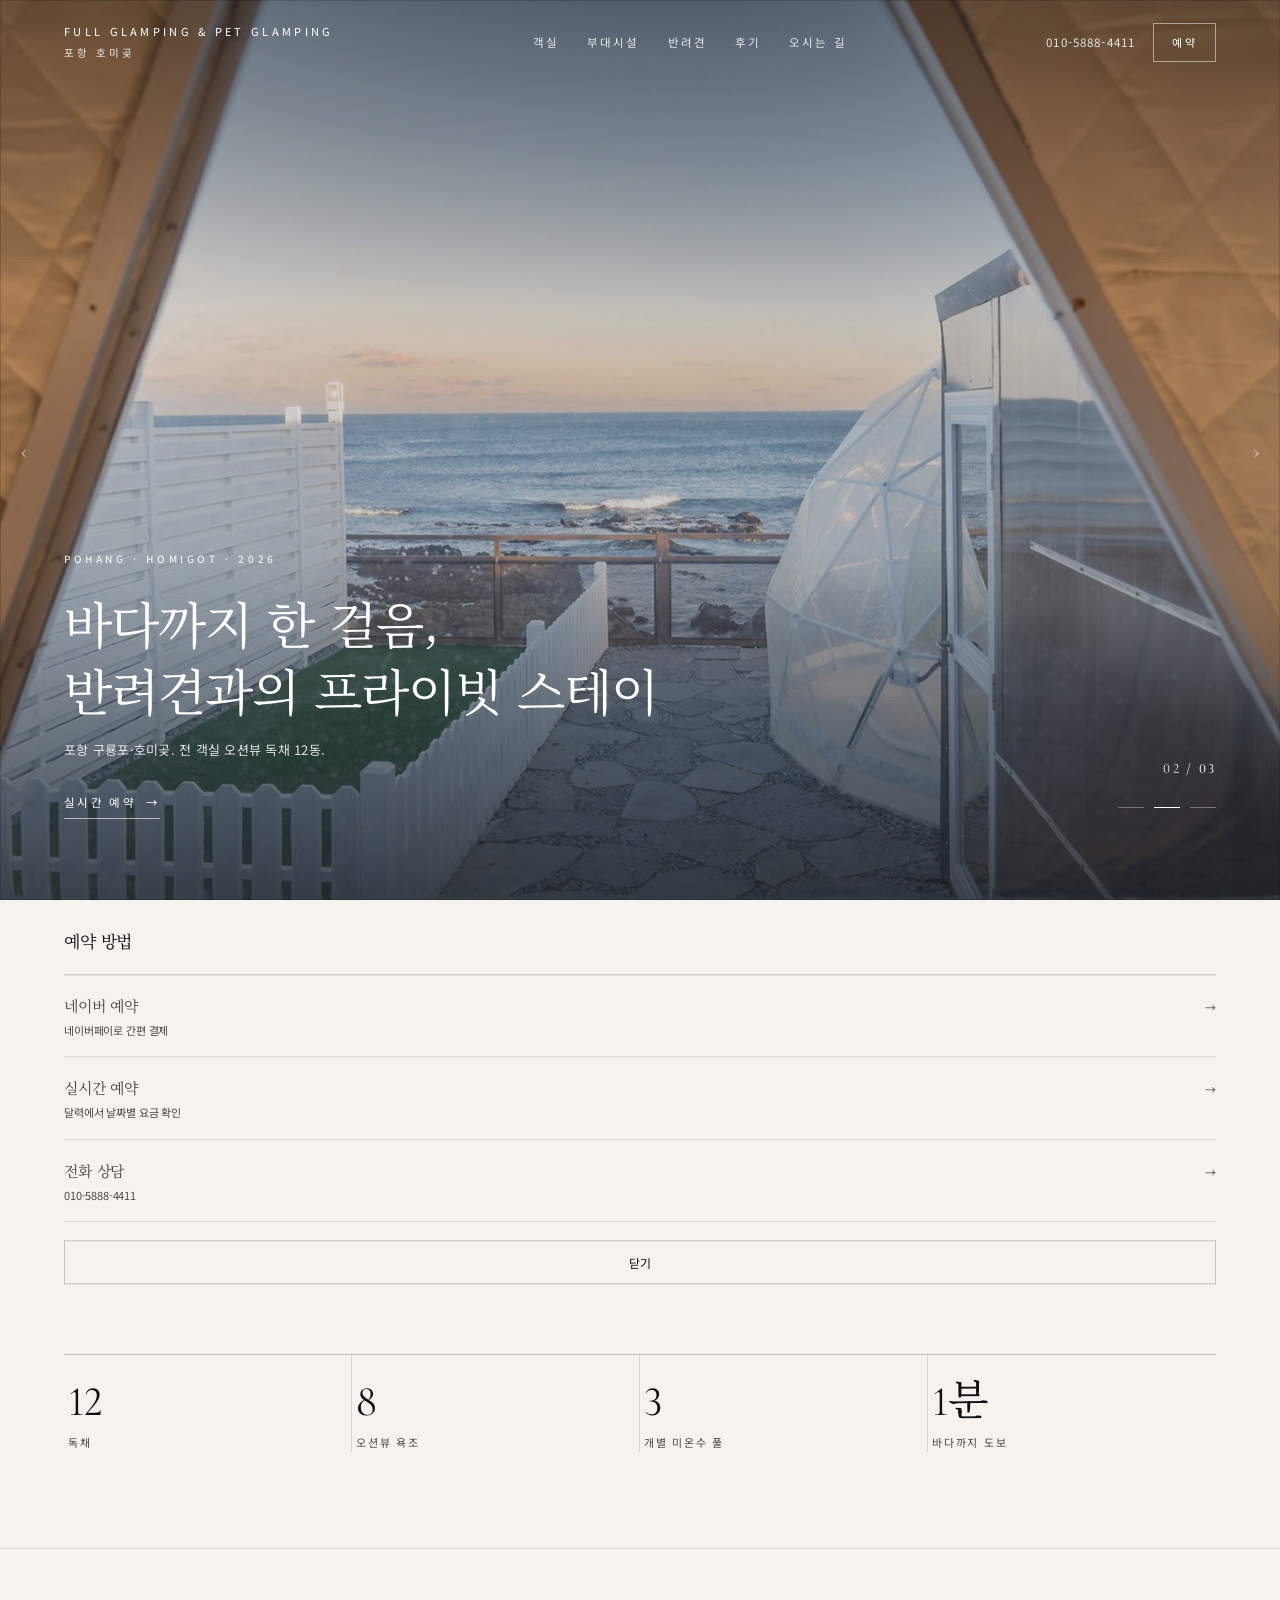
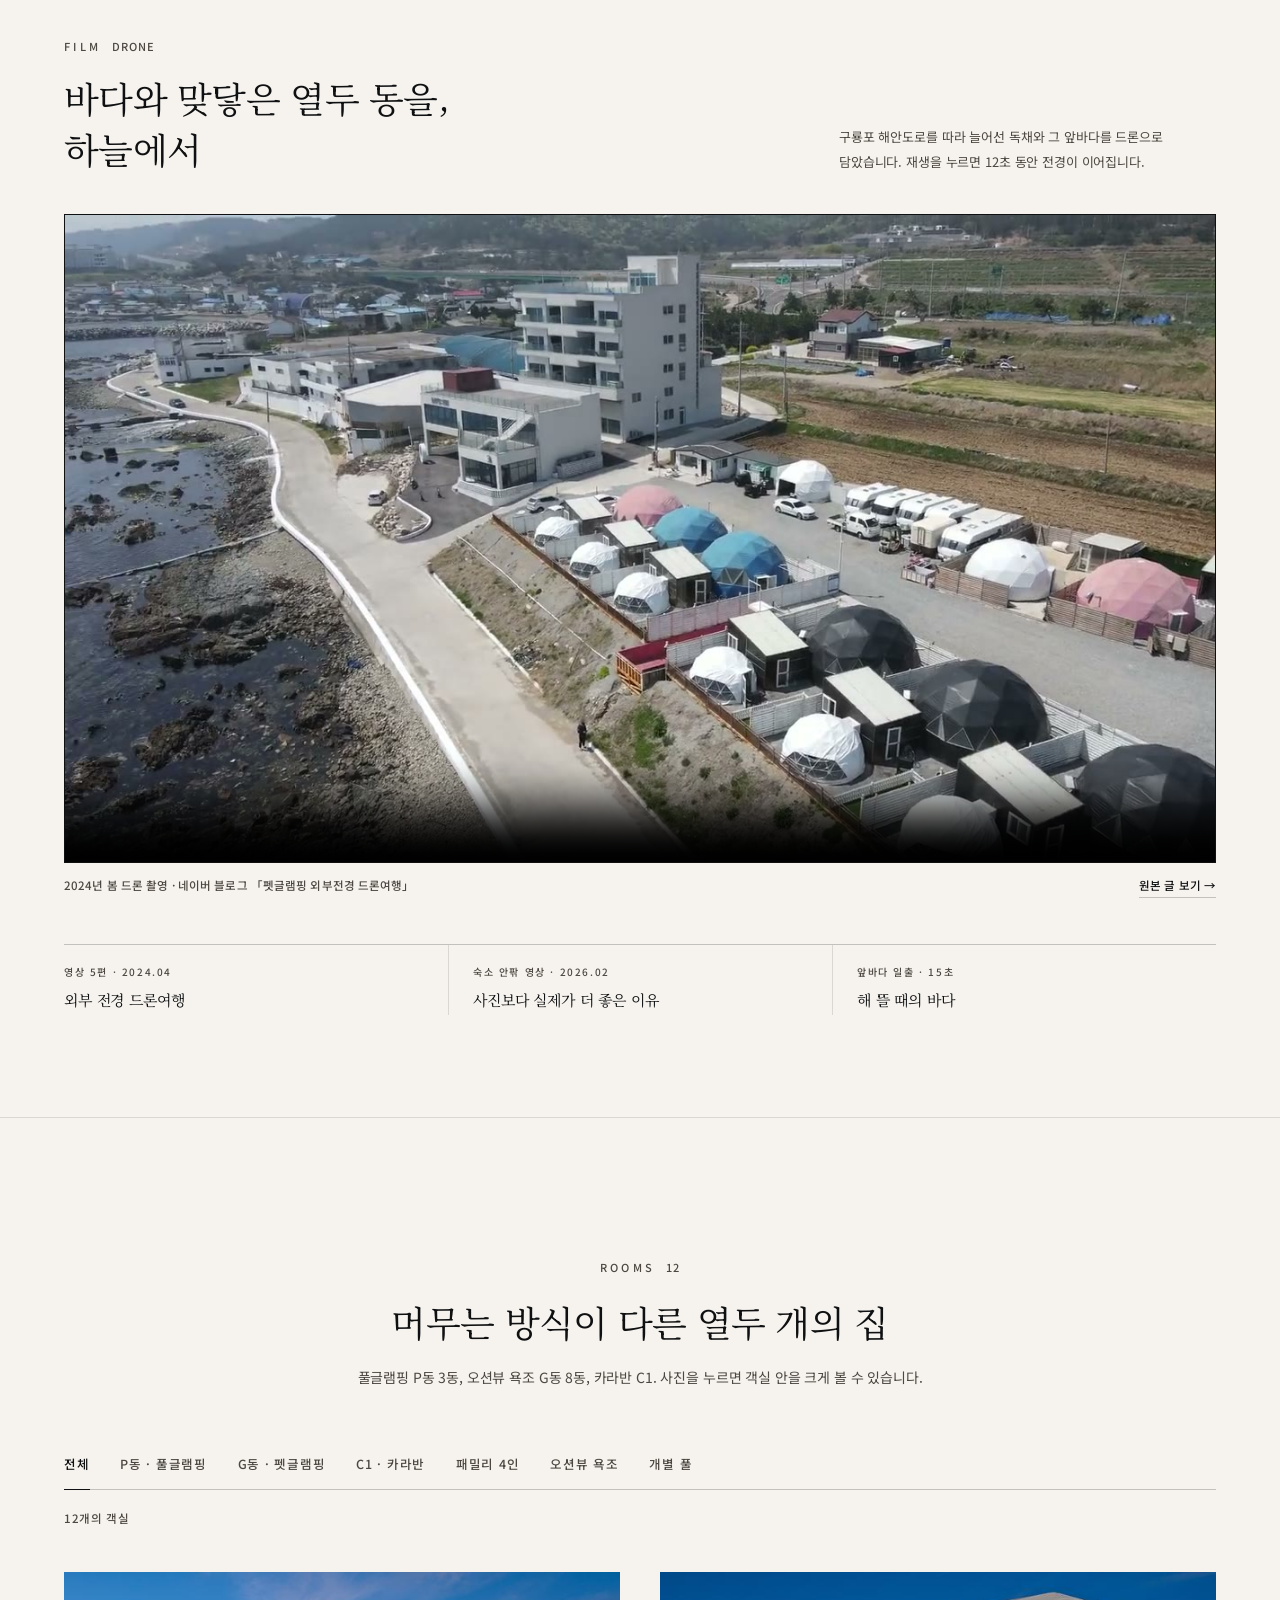
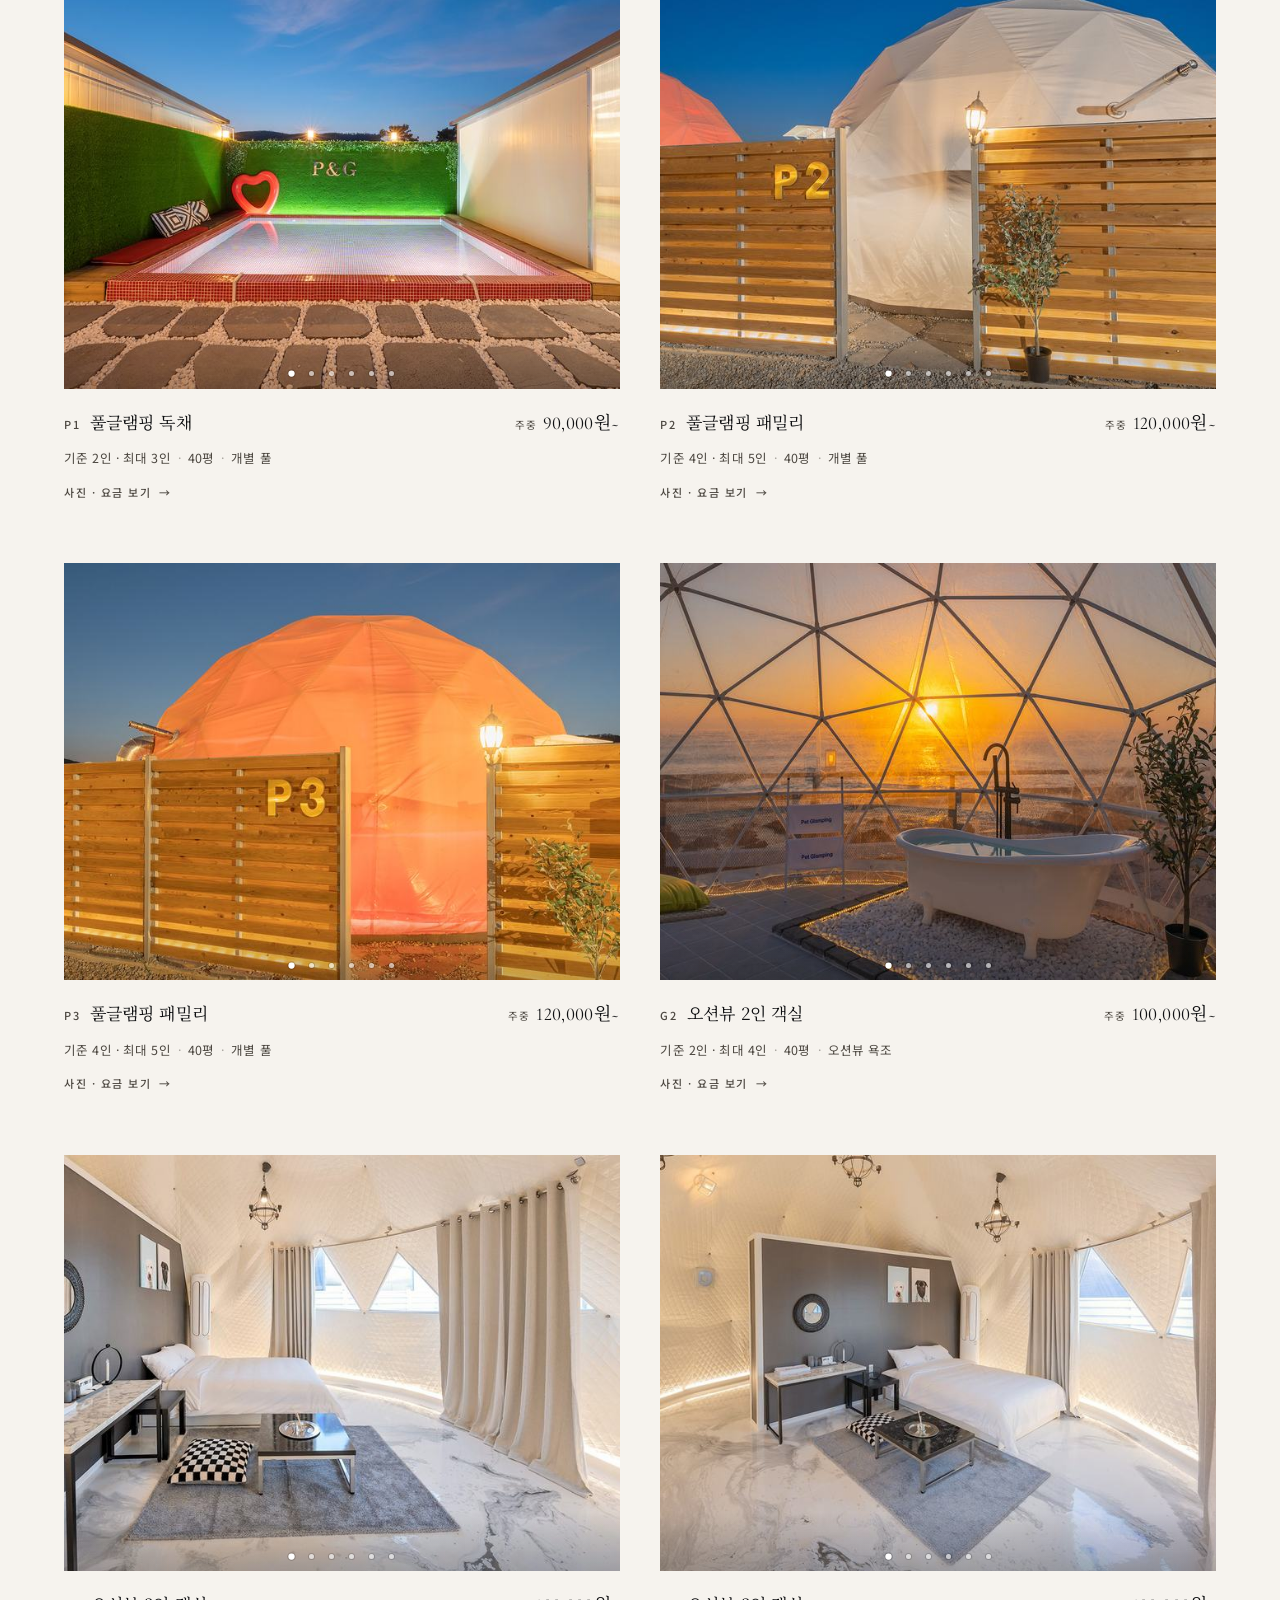
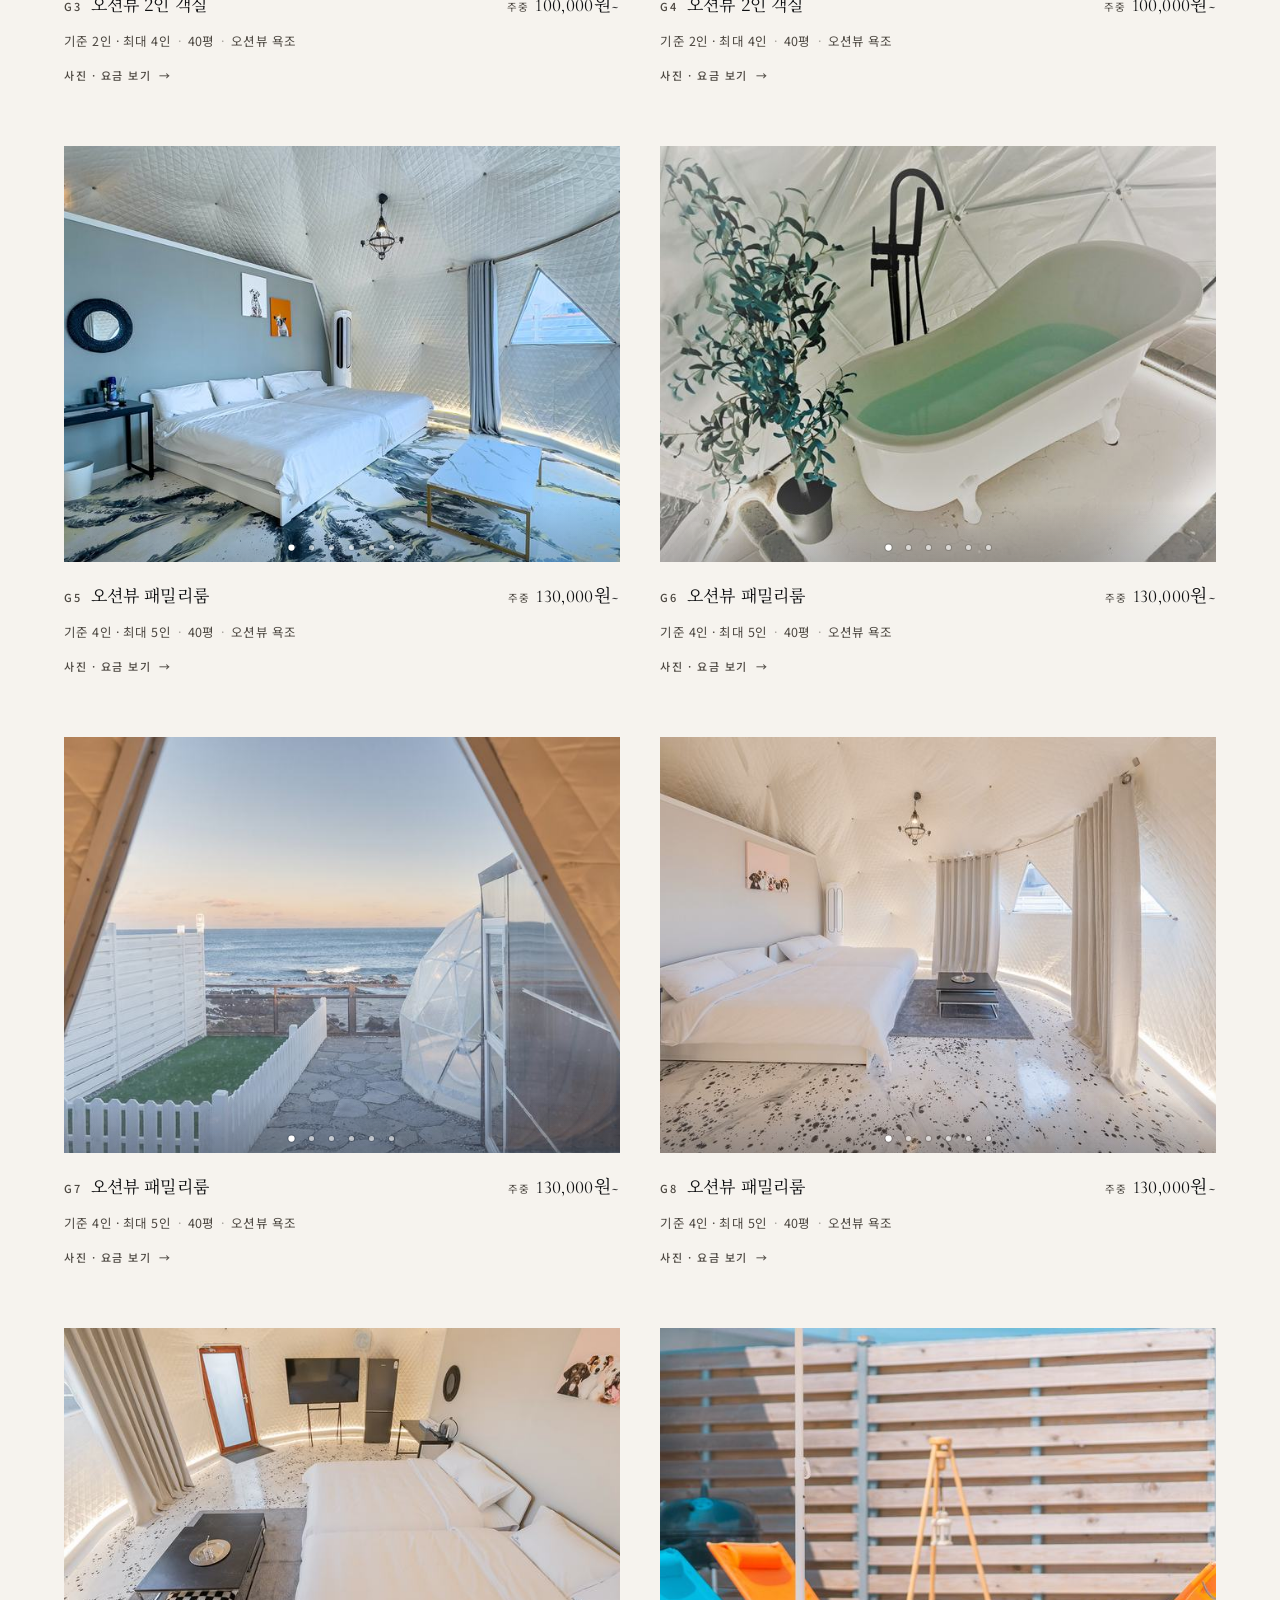
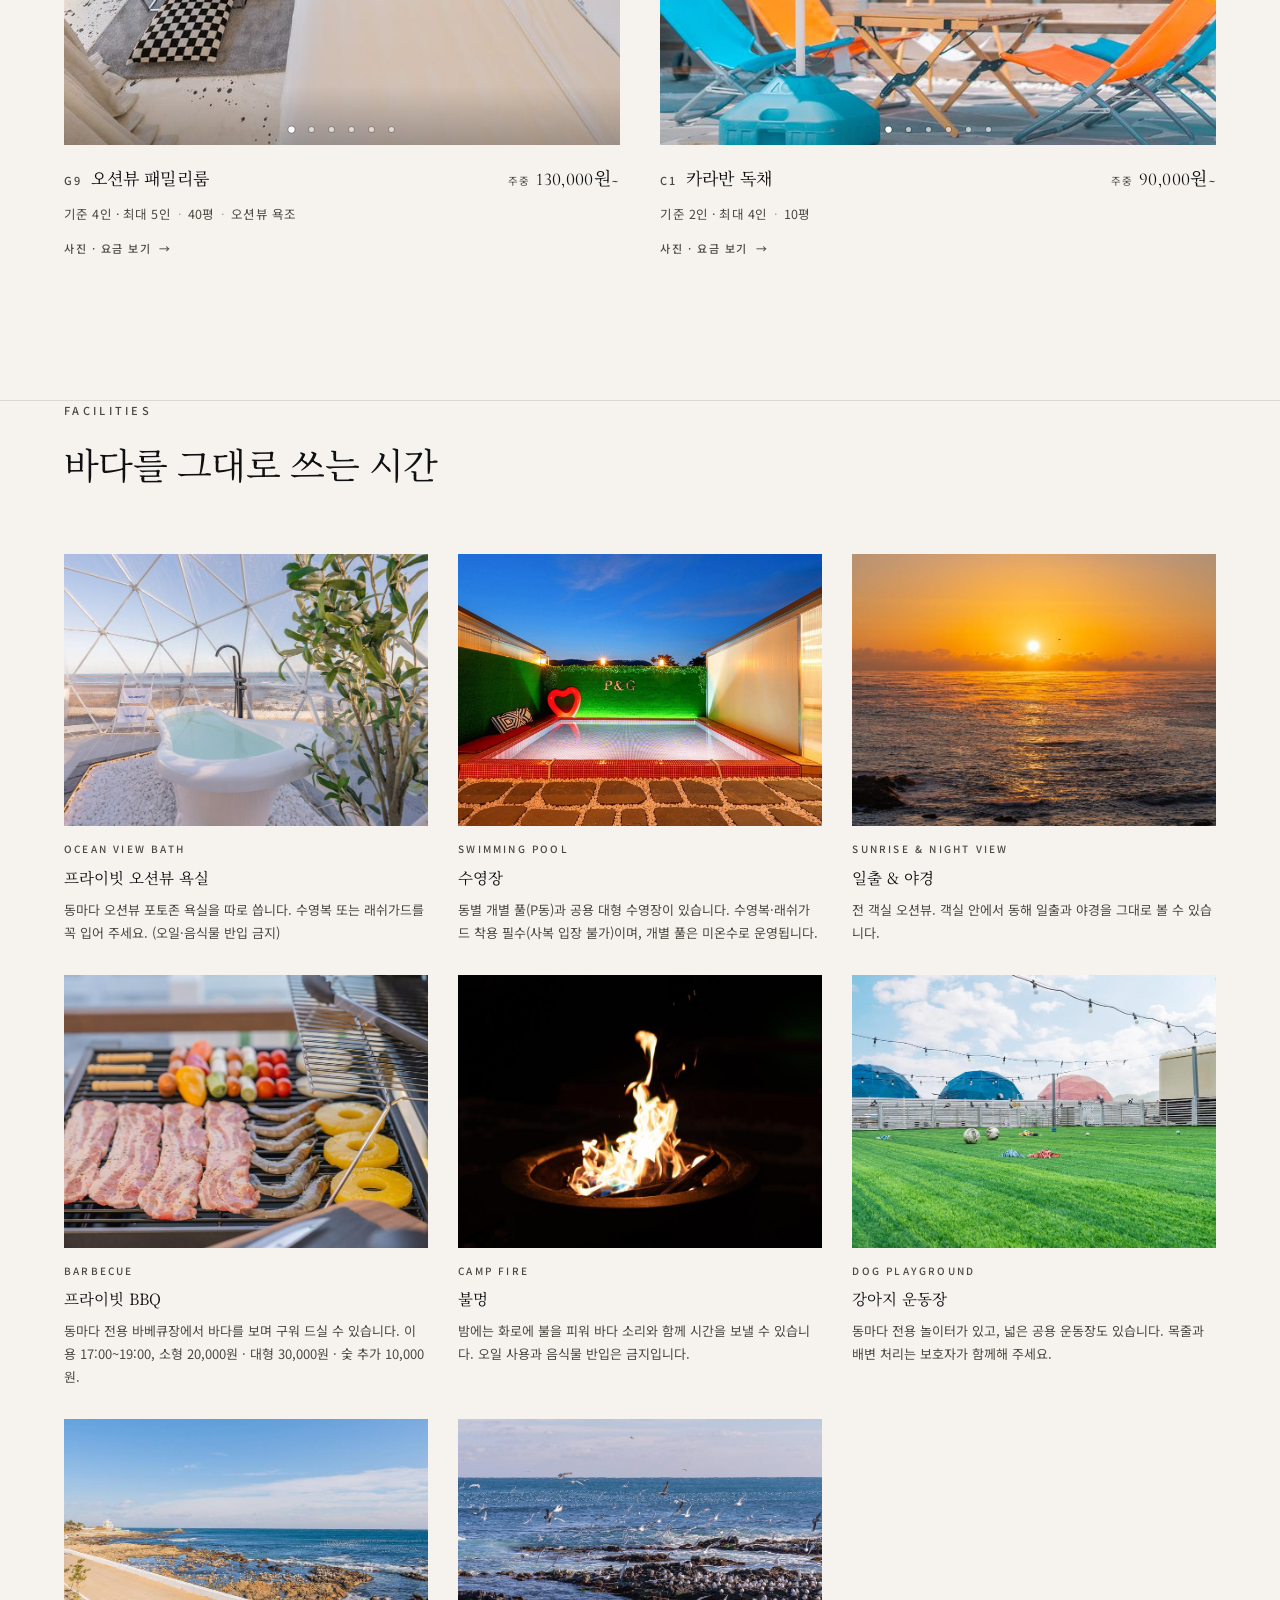
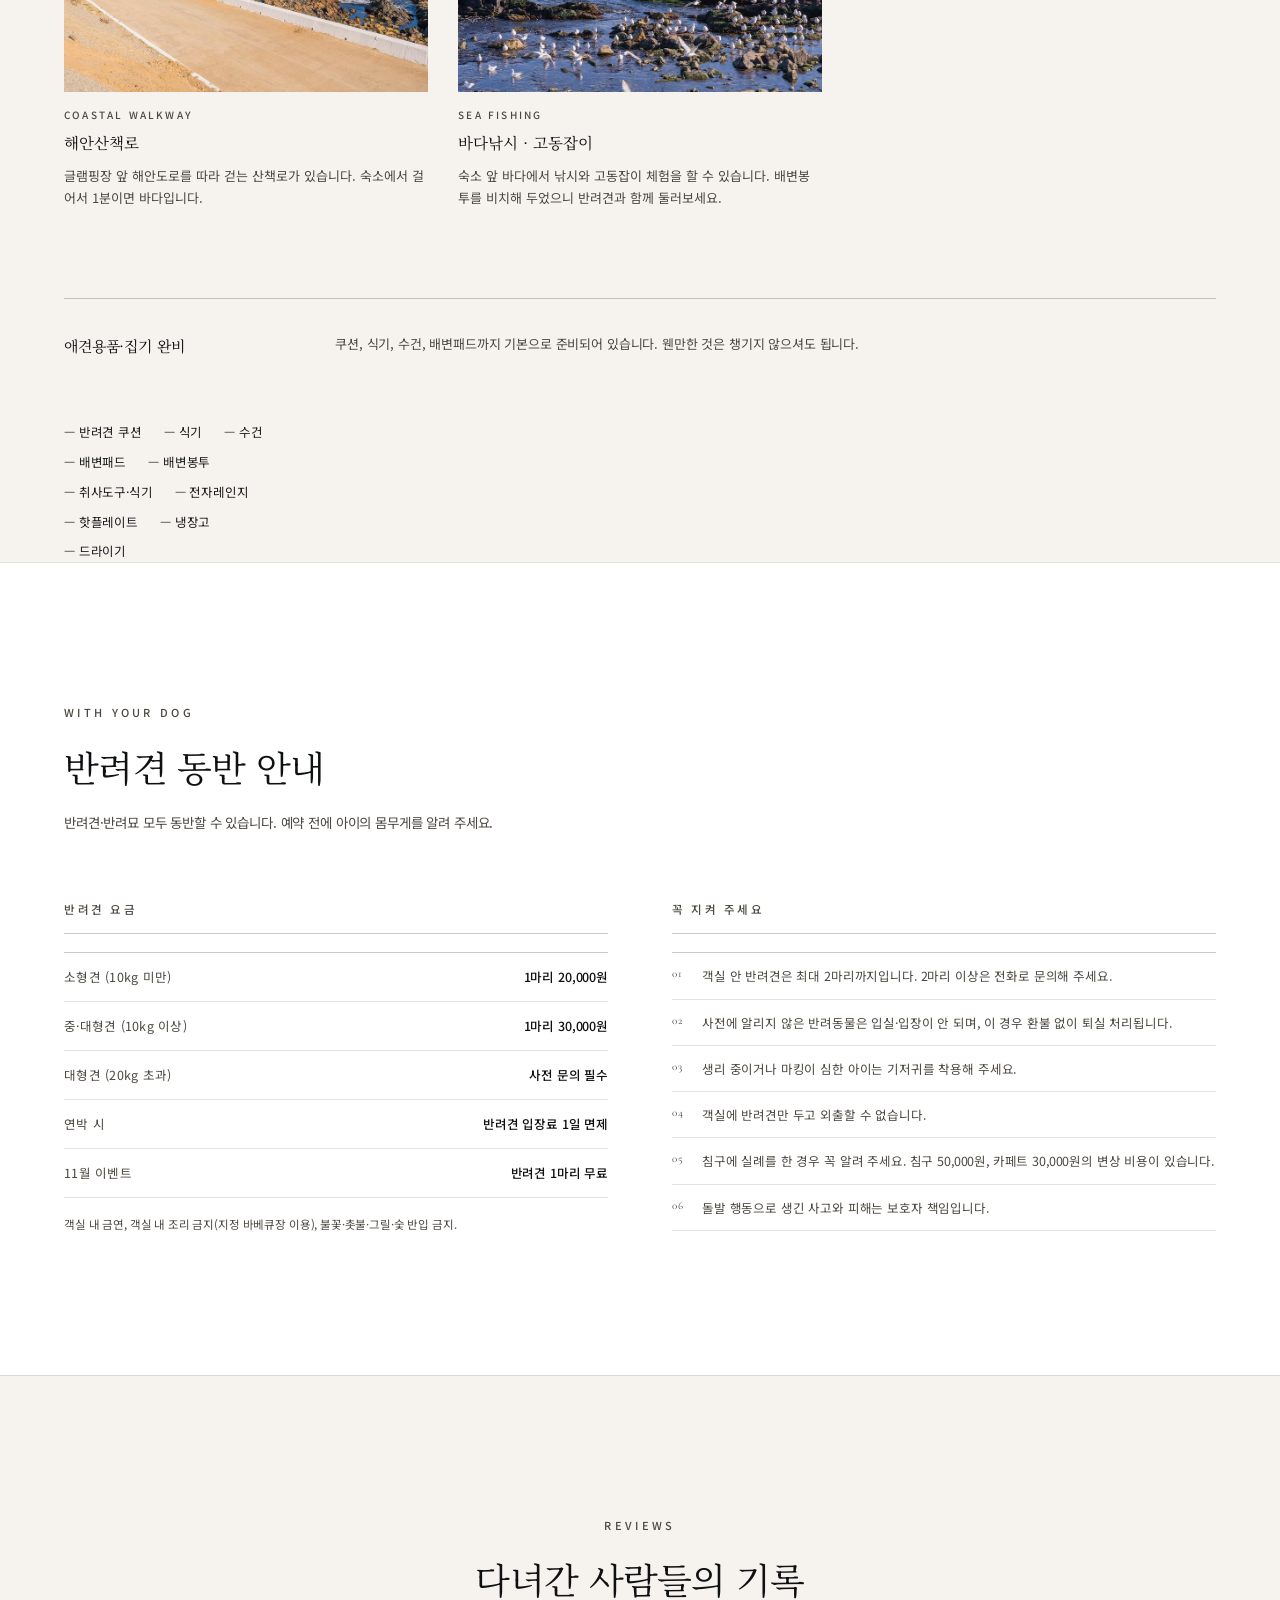
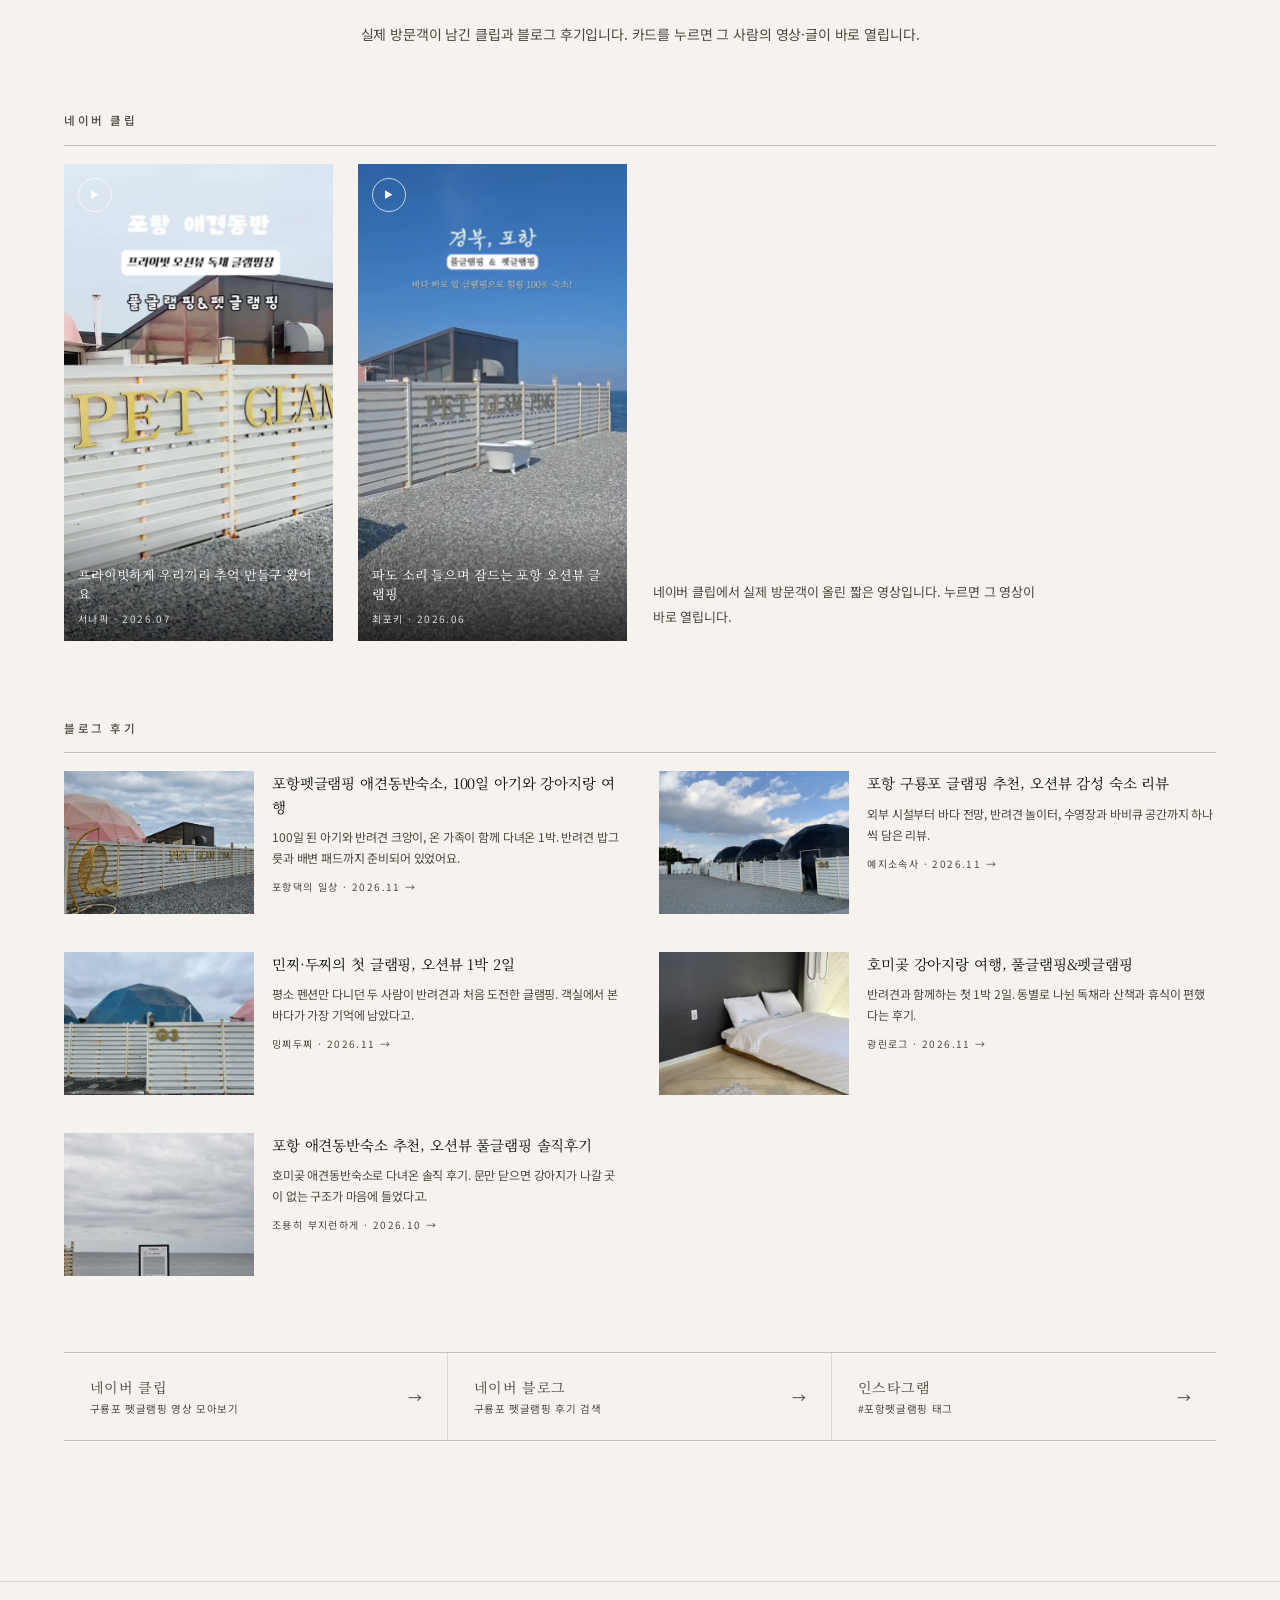
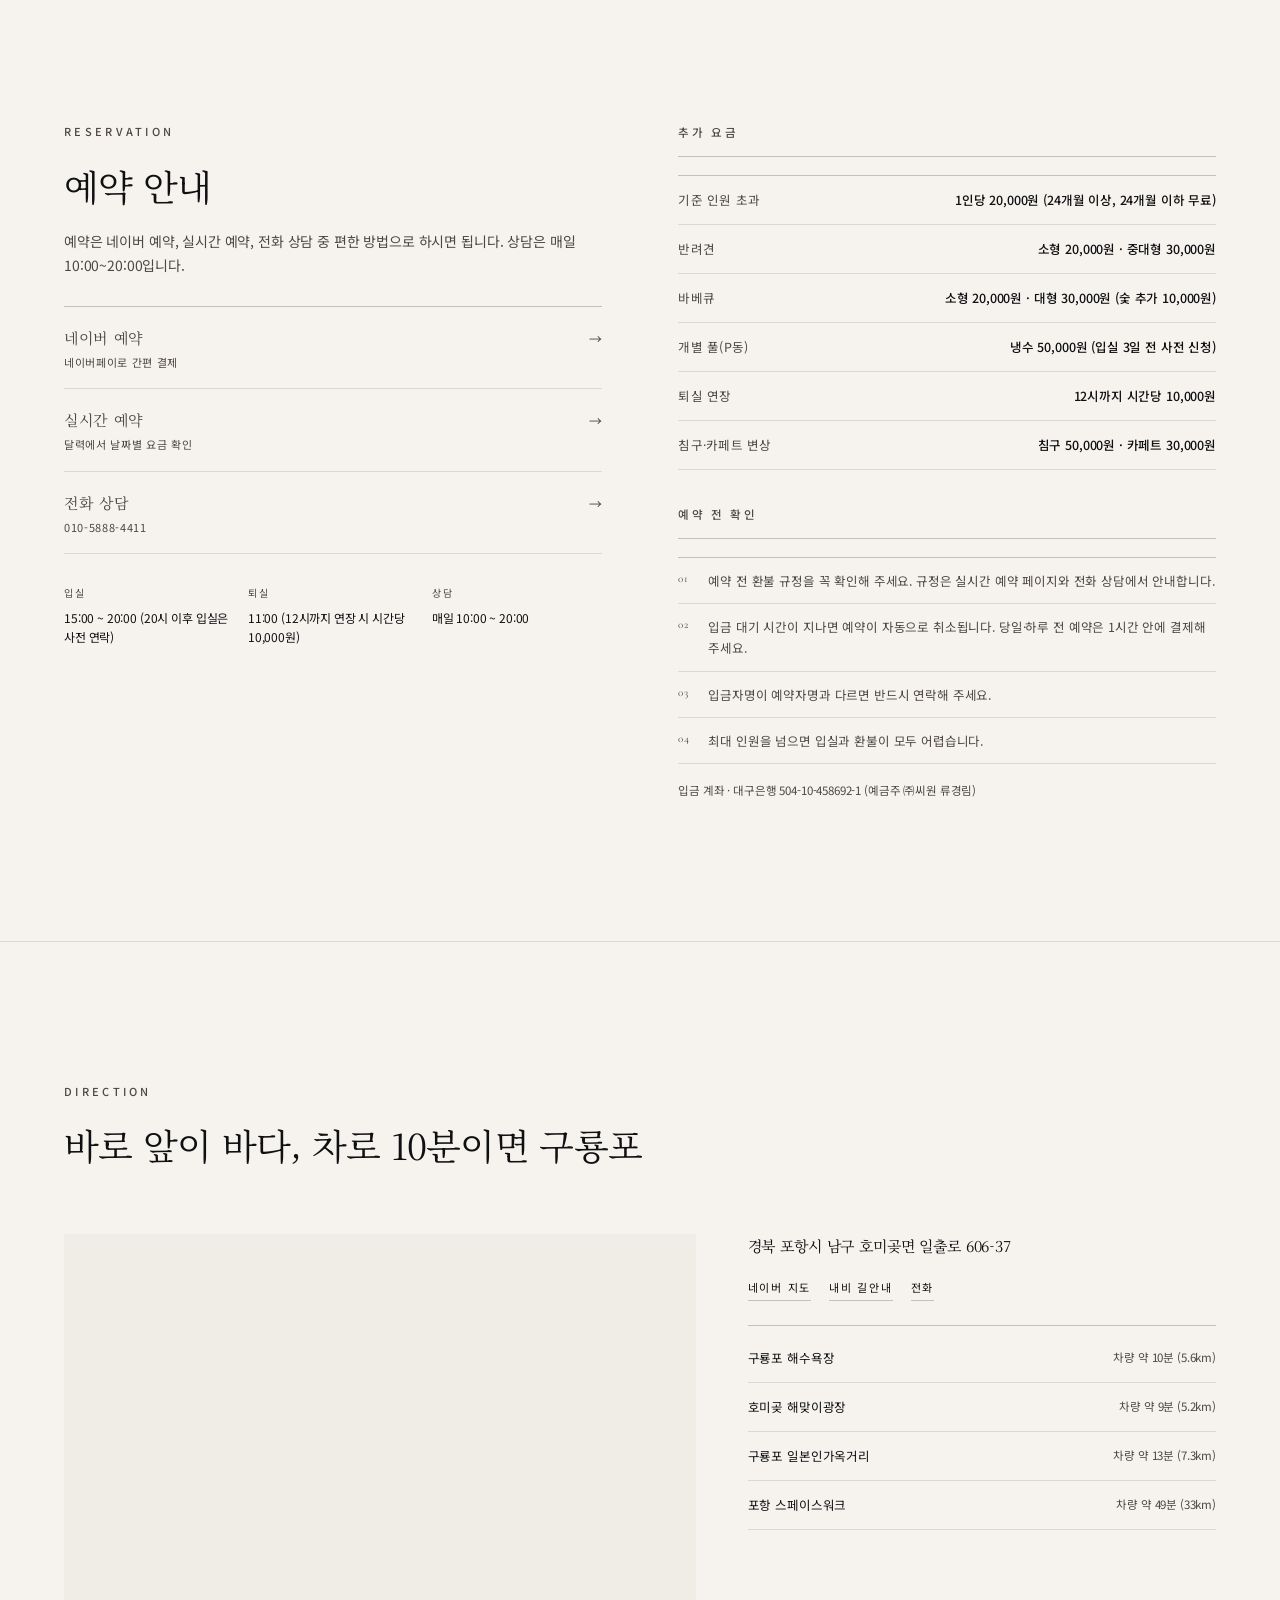
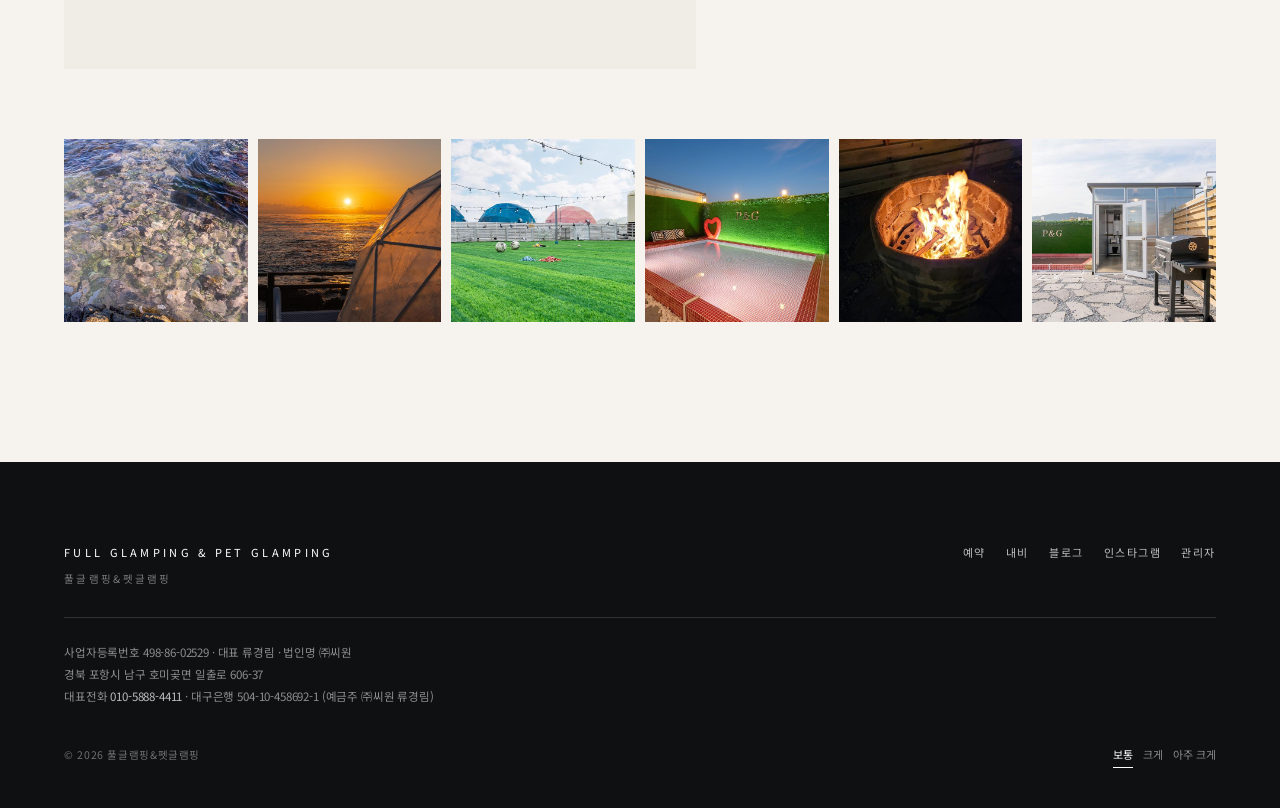
==== commit aad68f47: "객실 대표사진을 욕조·풀·입구 컷으로 다듬고, 상단 바 대비 보강·화보 구간 사진 번호 연동" ====
--- a/index.html
+++ b/index.html
@@ -14,7 +14,7 @@
 <link rel="preconnect" href="https://fonts.googleapis.com">
 <link rel="preconnect" href="https://fonts.gstatic.com" crossorigin>
 <link rel="stylesheet" href="https://fonts.googleapis.com/css2?family=Cormorant+Garamond:ital,wght@0,300;0,400;1,300&family=Noto+Sans+KR:wght@300;400;500&family=Noto+Serif+KR:wght@300;400&display=swap">
-<link rel="stylesheet" href="assets/css/style.css?v=9">
+<link rel="stylesheet" href="assets/css/style.css?v=10">
 <link rel="stylesheet" href="assets/css/readable.css?v=1">
 <link rel="preload" as="image" href="assets/img/hero/hero-tub.jpg">
 </head>
@@ -388,6 +388,6 @@
 
 <script src="assets/js/site-data.js?v=8"></script>
 <script src="assets/js/fontsize.js?v=2"></script>
-<script src="assets/js/app.js?v=8"></script>
+<script src="assets/js/app.js?v=9"></script>
 </body>
 </html>
--- a/assets/css/style.css
+++ b/assets/css/style.css
@@ -533,7 +533,8 @@
   position:absolute;left:0;right:0;top:0;z-index:6;
   display:flex;align-items:center;gap:12px;
   padding:15px var(--pad);color:#fff;
-  background:transparent;border-bottom:1px solid transparent;
+  background:linear-gradient(180deg,rgba(10,11,12,.52),rgba(10,11,12,.16) 74%,rgba(10,11,12,0));
+  border-bottom:1px solid transparent;
   transition:background .45s var(--ease),color .45s var(--ease),border-color .45s;
 }
 .rv.is-scrolled .rv-bar{
@@ -559,9 +560,9 @@
 }
 .rv-shade{
   position:absolute;inset:0;z-index:2;pointer-events:none;
-  background:linear-gradient(180deg,rgba(8,10,12,.62) 0%,rgba(8,10,12,.22) 18%,rgba(8,10,12,.02) 38%,rgba(8,10,12,0) 52%,rgba(8,10,12,.12) 72%,rgba(8,10,12,.62) 100%);
-}
-.rv-bar > *{text-shadow:0 1px 12px rgba(0,0,0,.45)}
+  background:linear-gradient(180deg,rgba(8,10,12,.7) 0%,rgba(8,10,12,.3) 16%,rgba(8,10,12,.02) 38%,rgba(8,10,12,0) 52%,rgba(8,10,12,.12) 72%,rgba(8,10,12,.62) 100%);
+}
+.rv-bar > *{text-shadow:0 1px 3px rgba(0,0,0,.5),0 1px 14px rgba(0,0,0,.45)}
 .rv.is-scrolled .rv-bar > *{text-shadow:none}
 .rv-arrow{
   position:absolute;top:50%;transform:translateY(-50%);z-index:4;
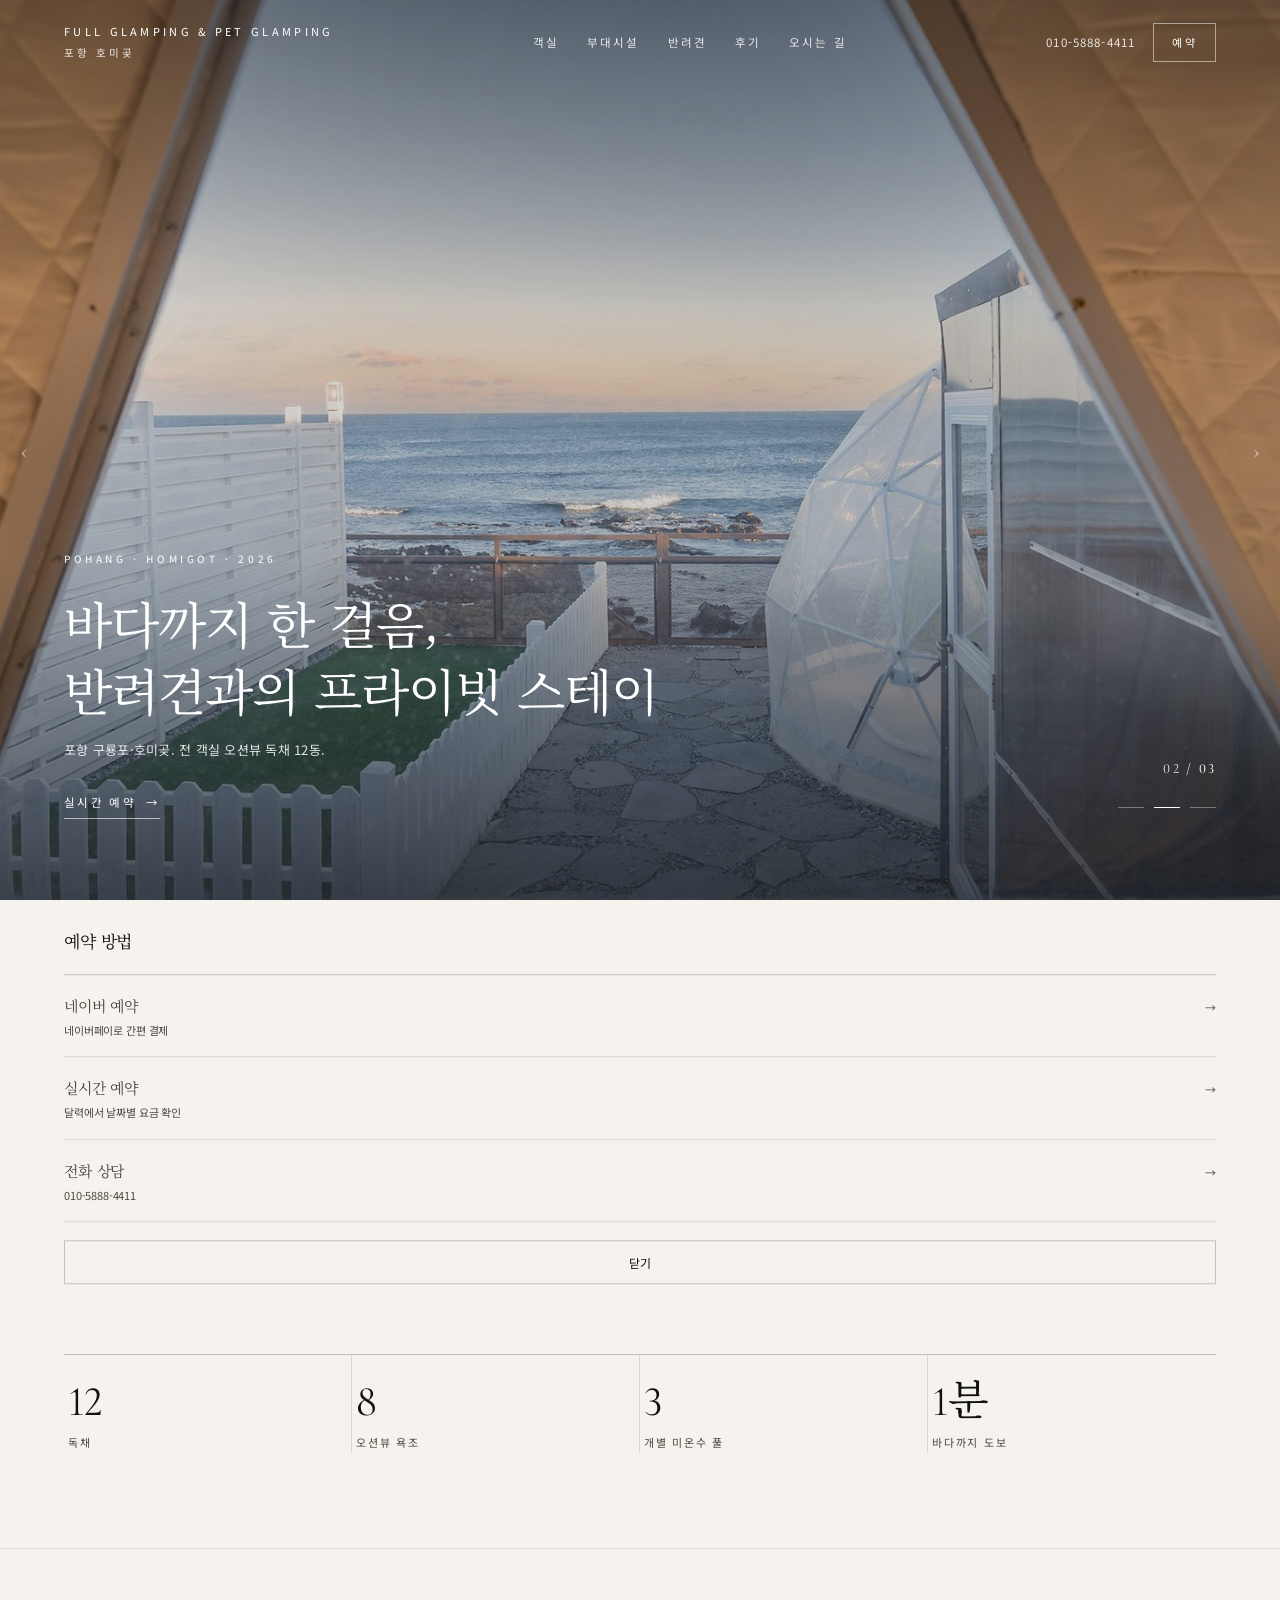
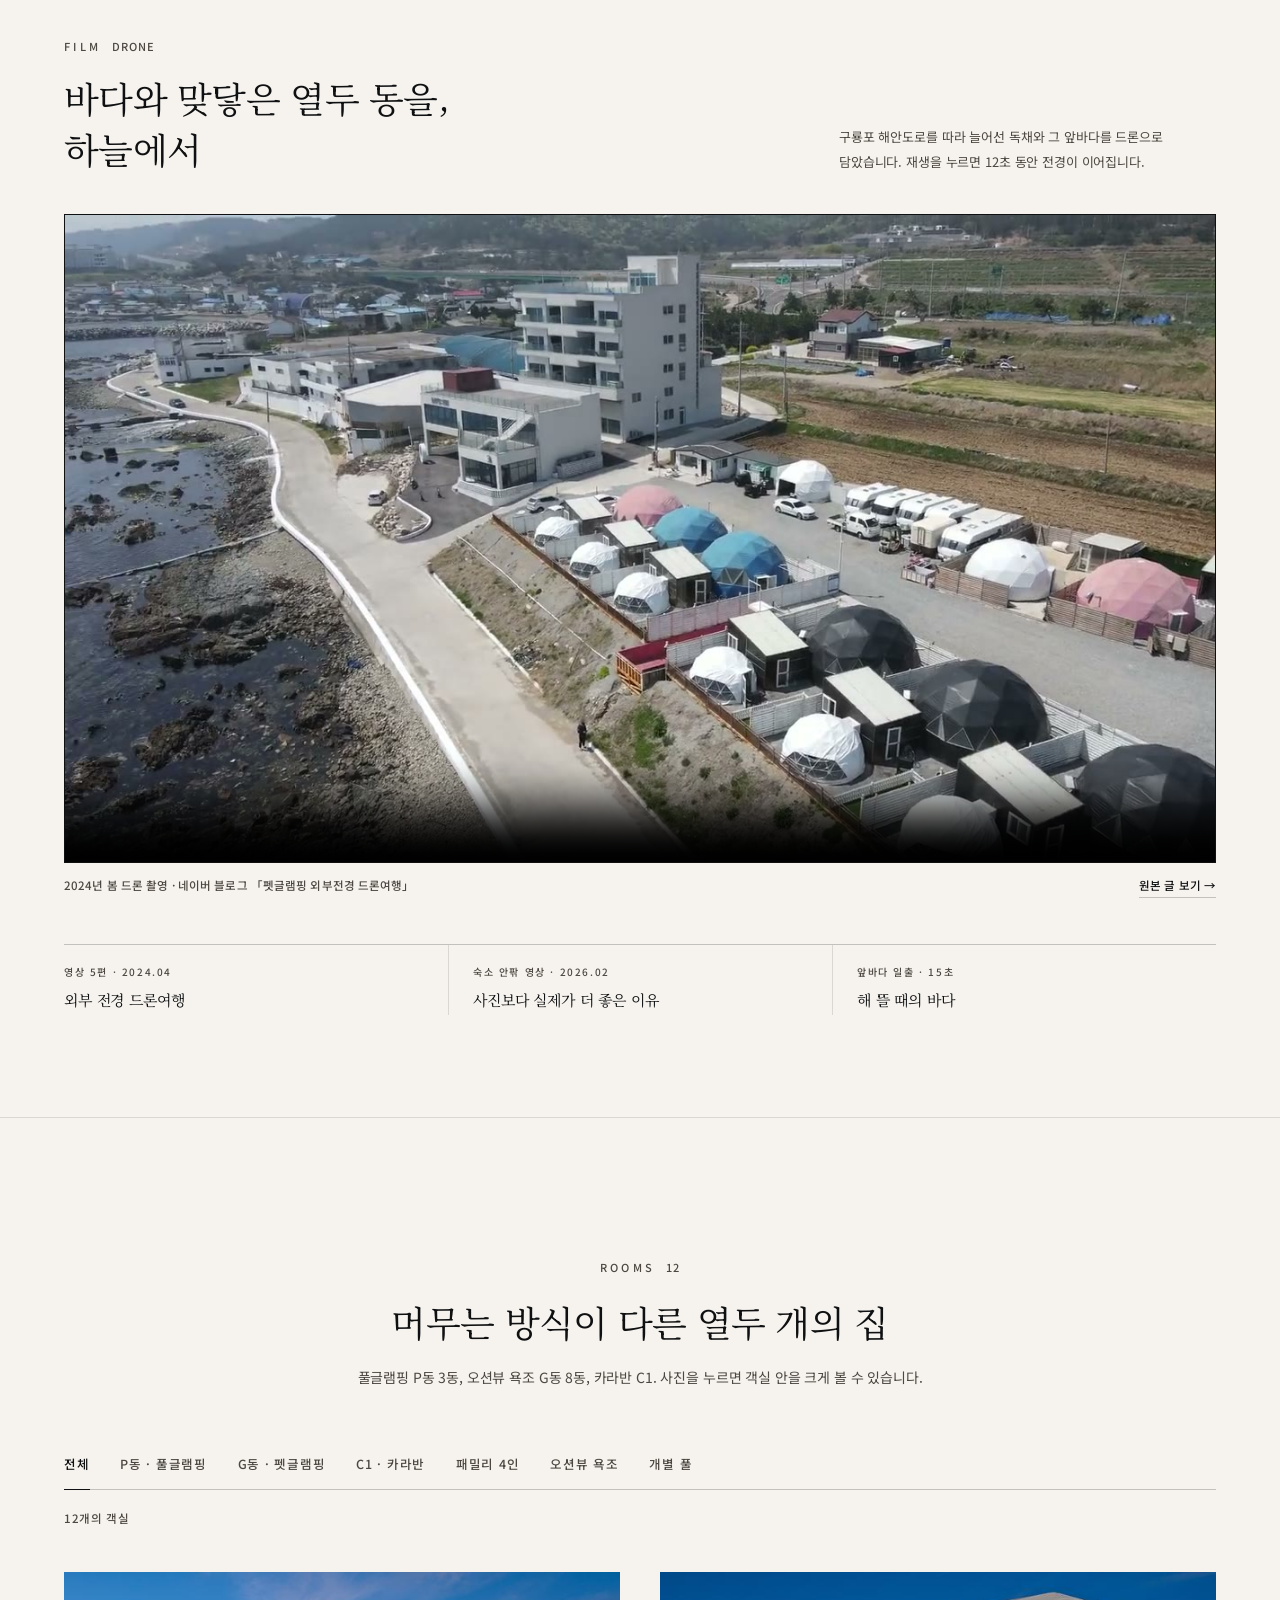
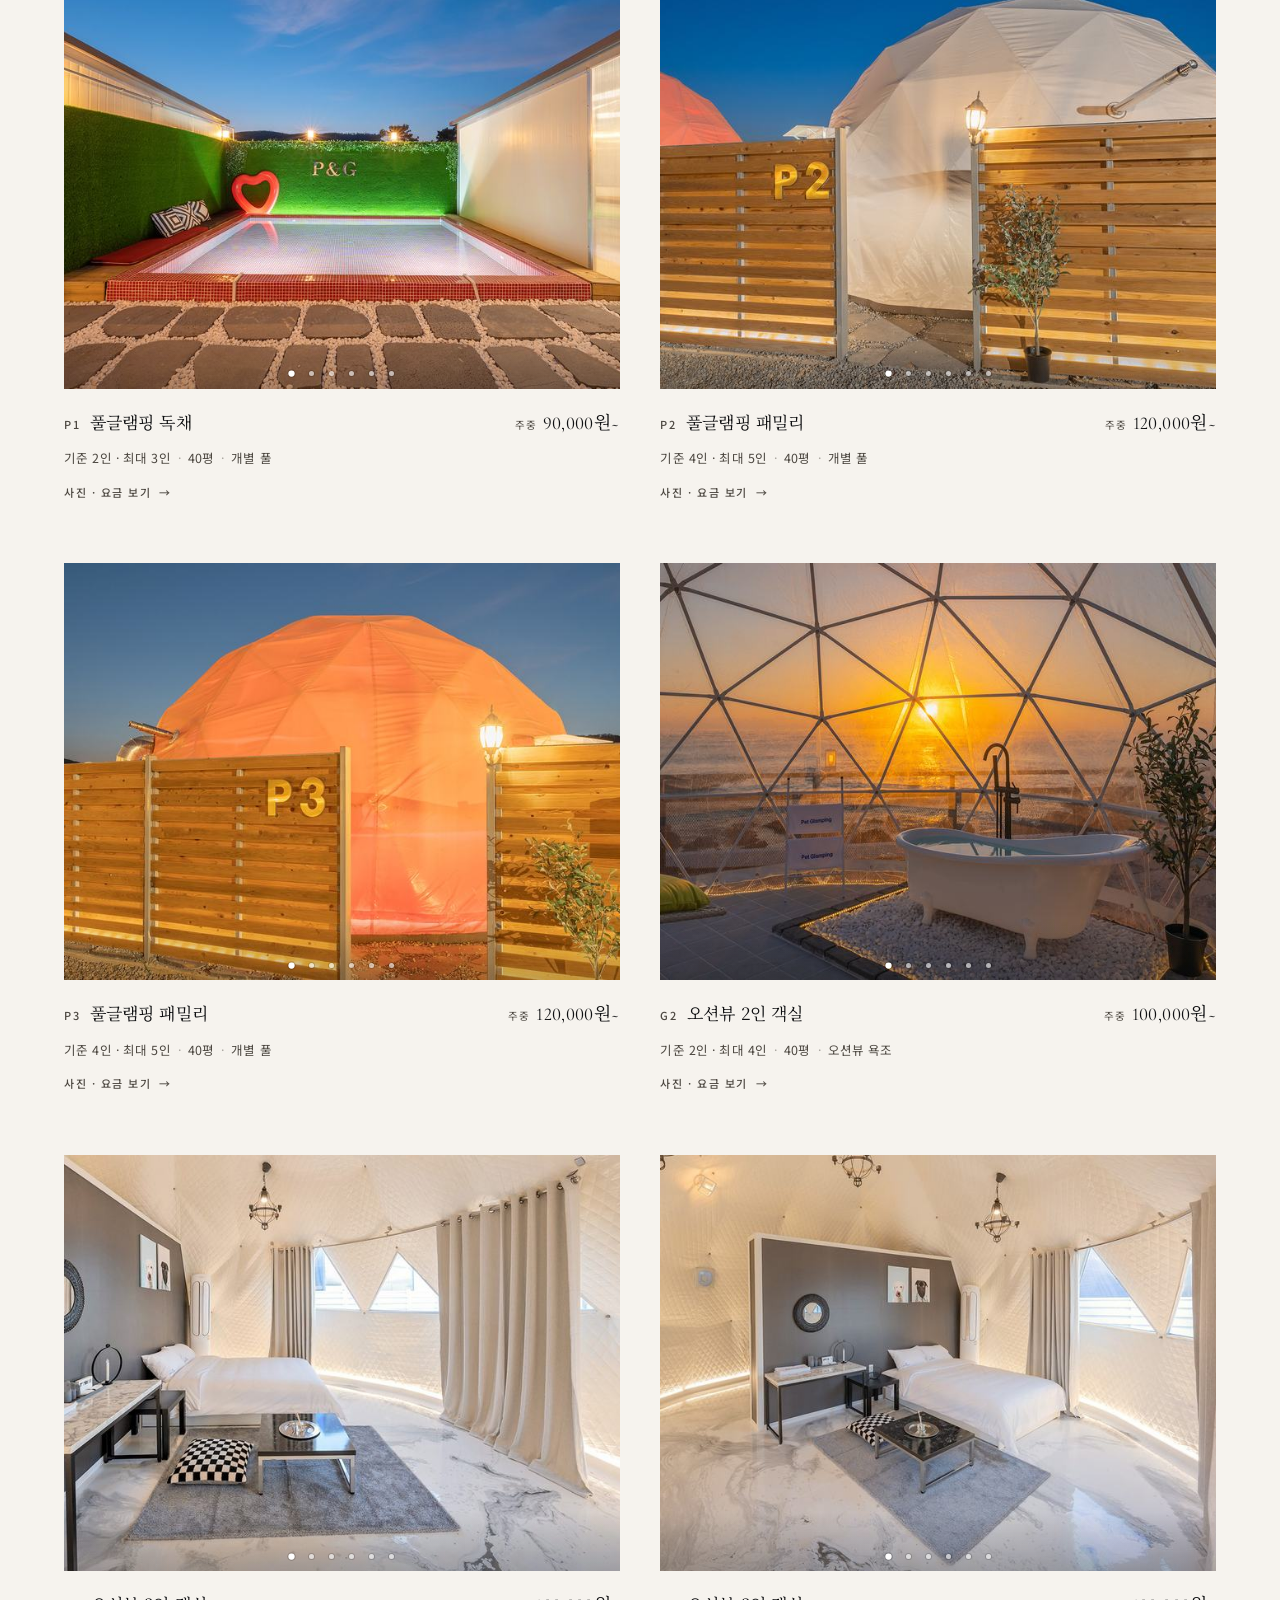
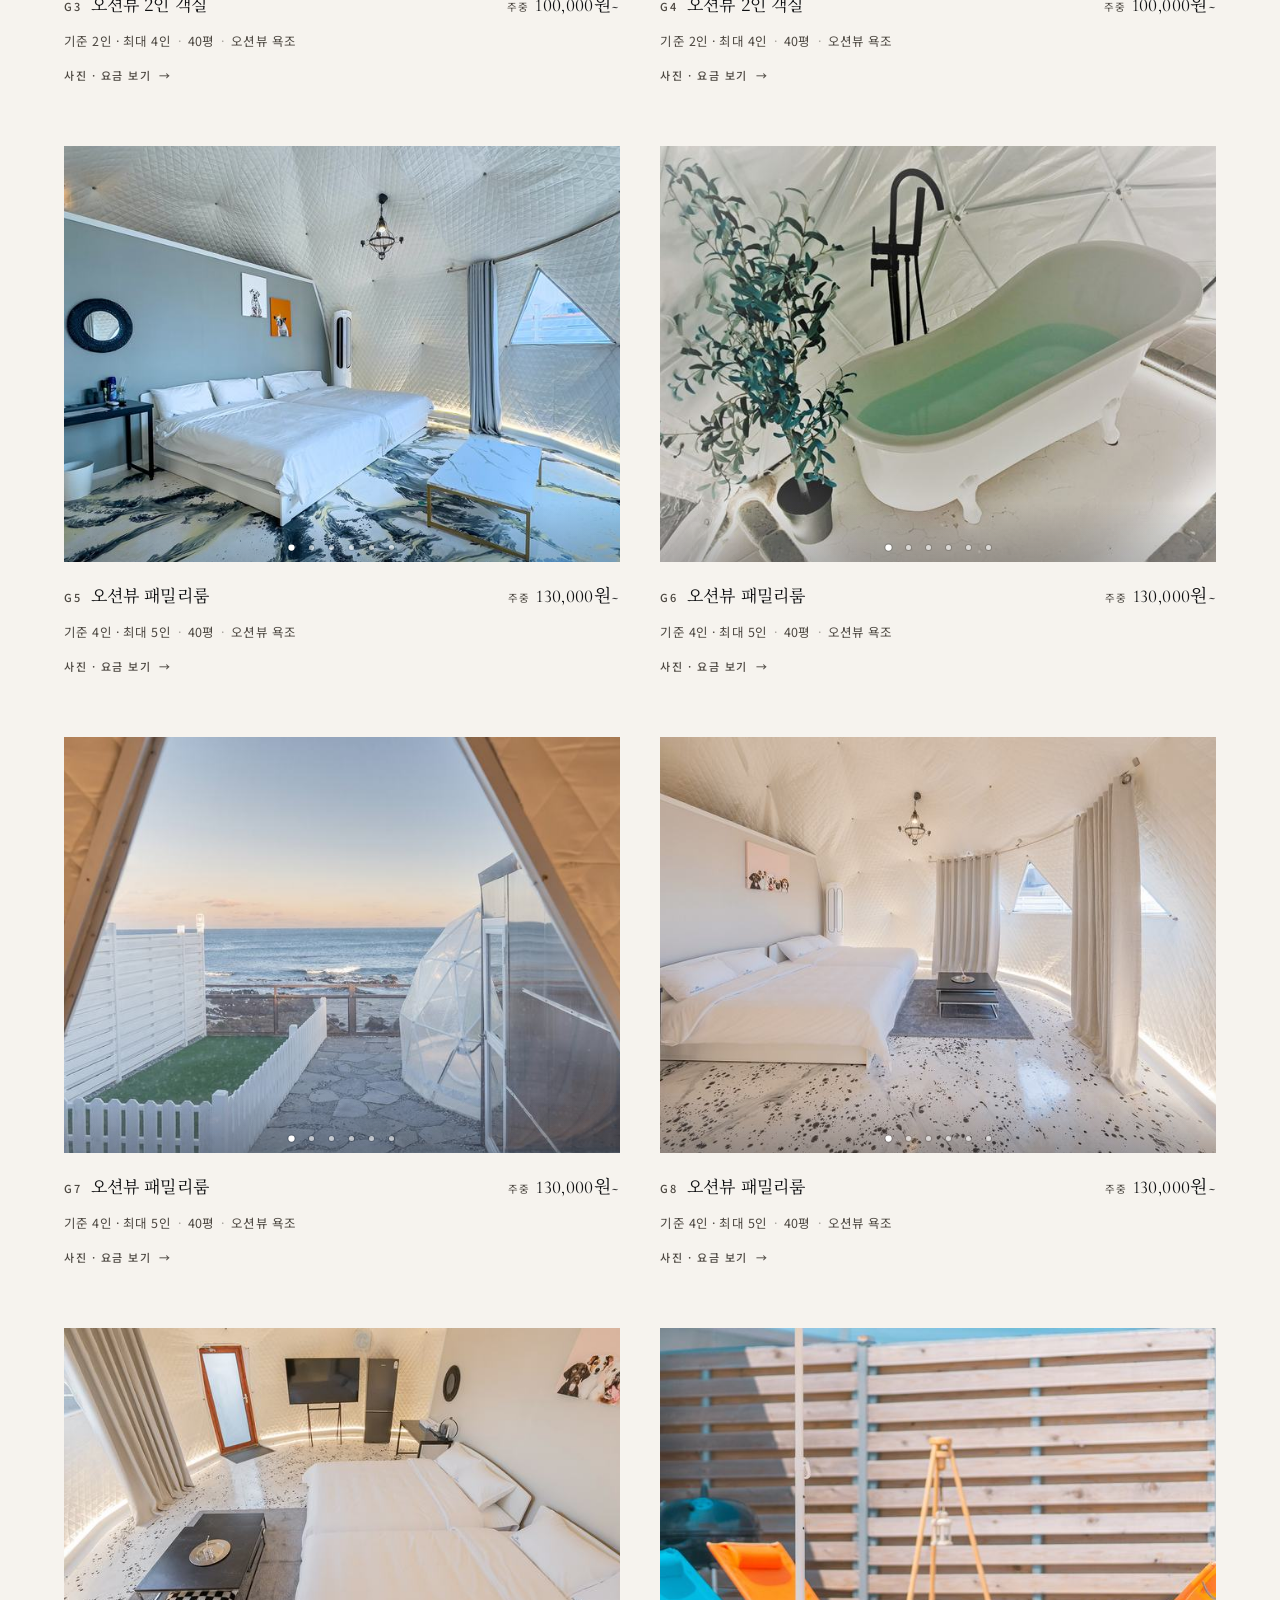
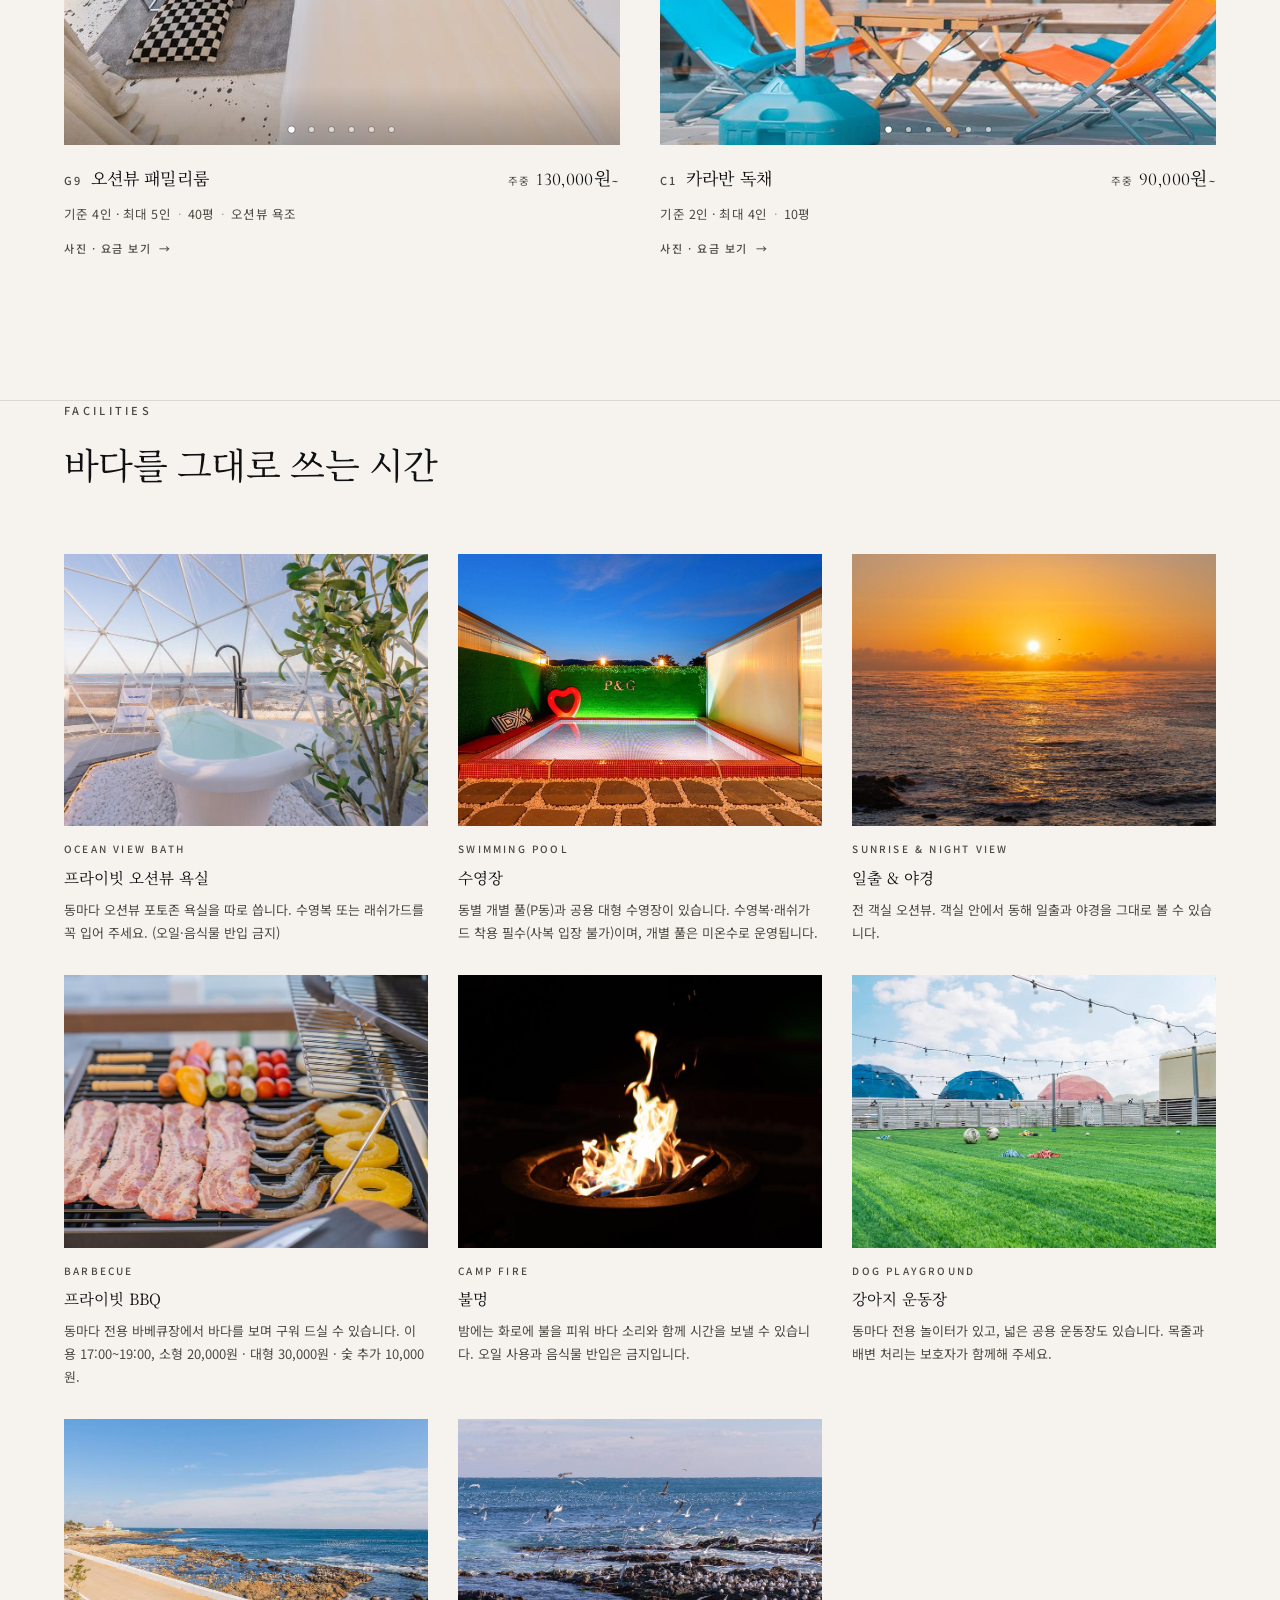
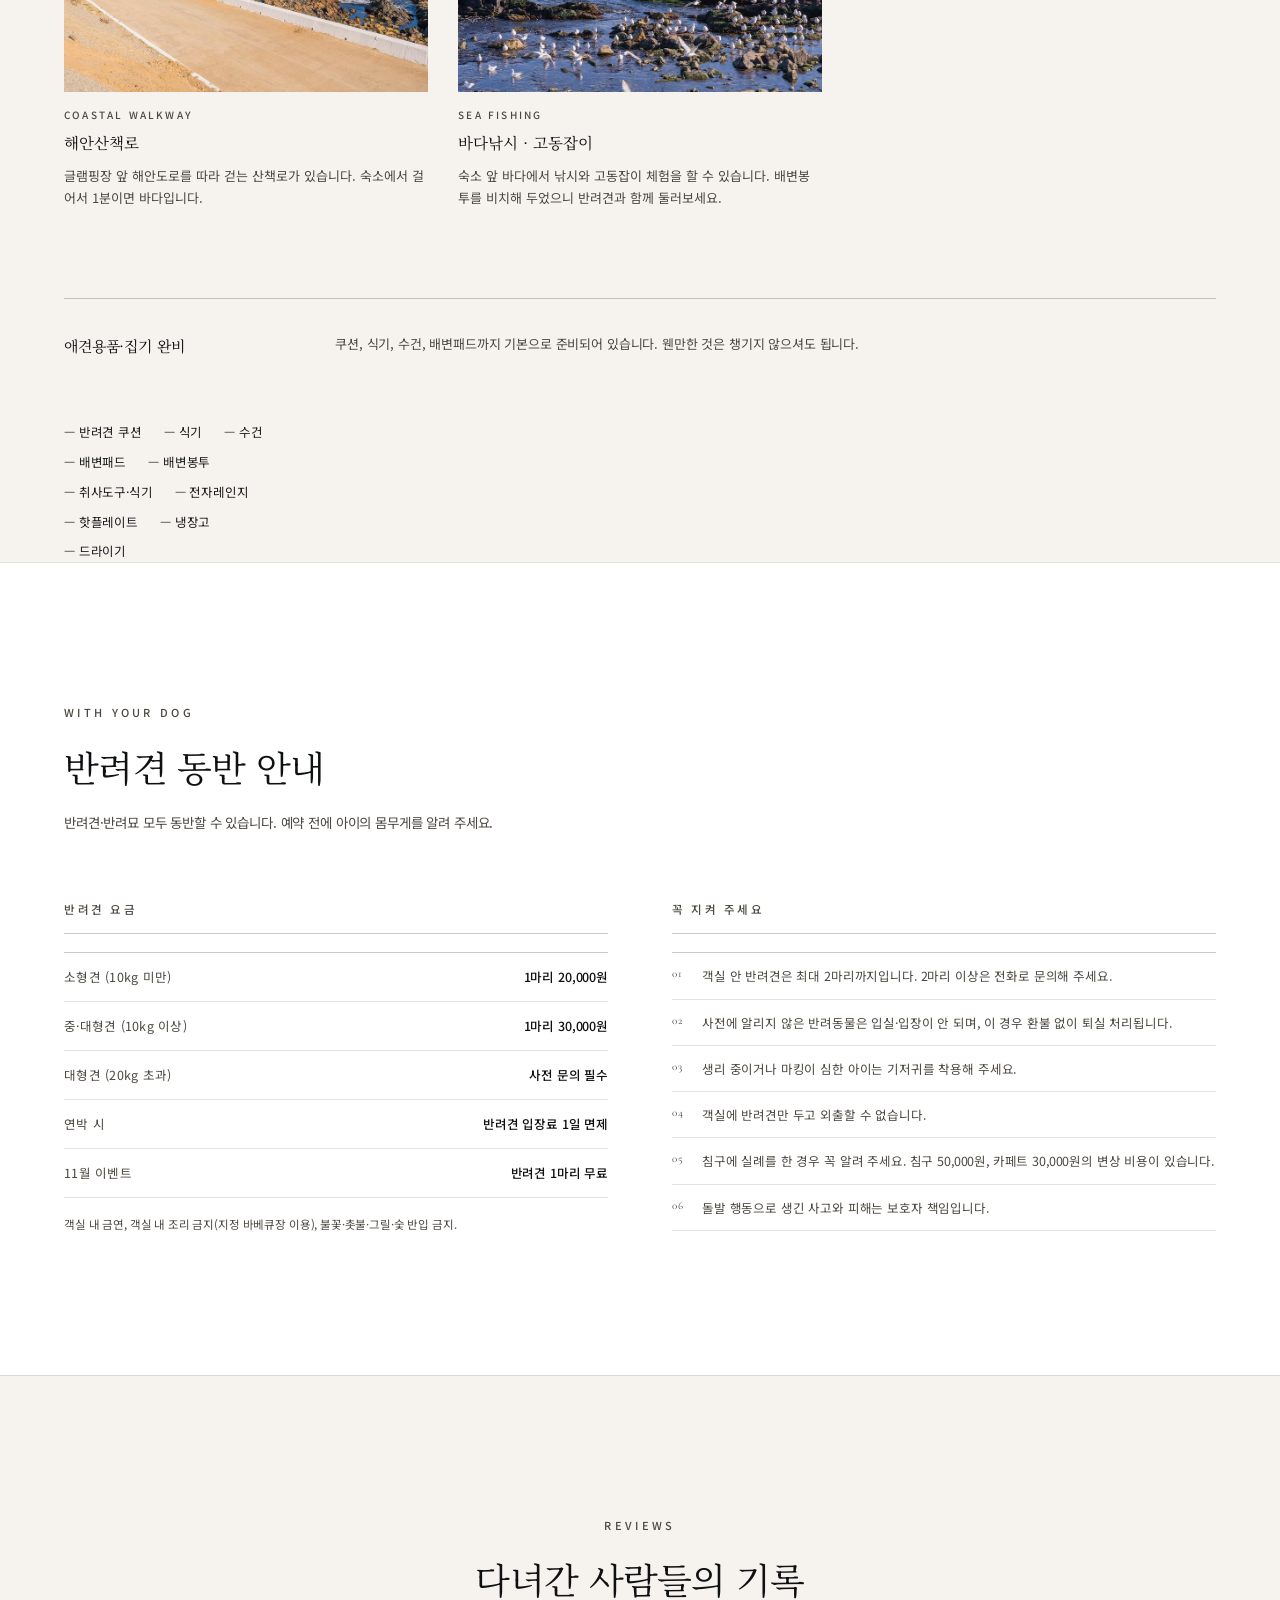
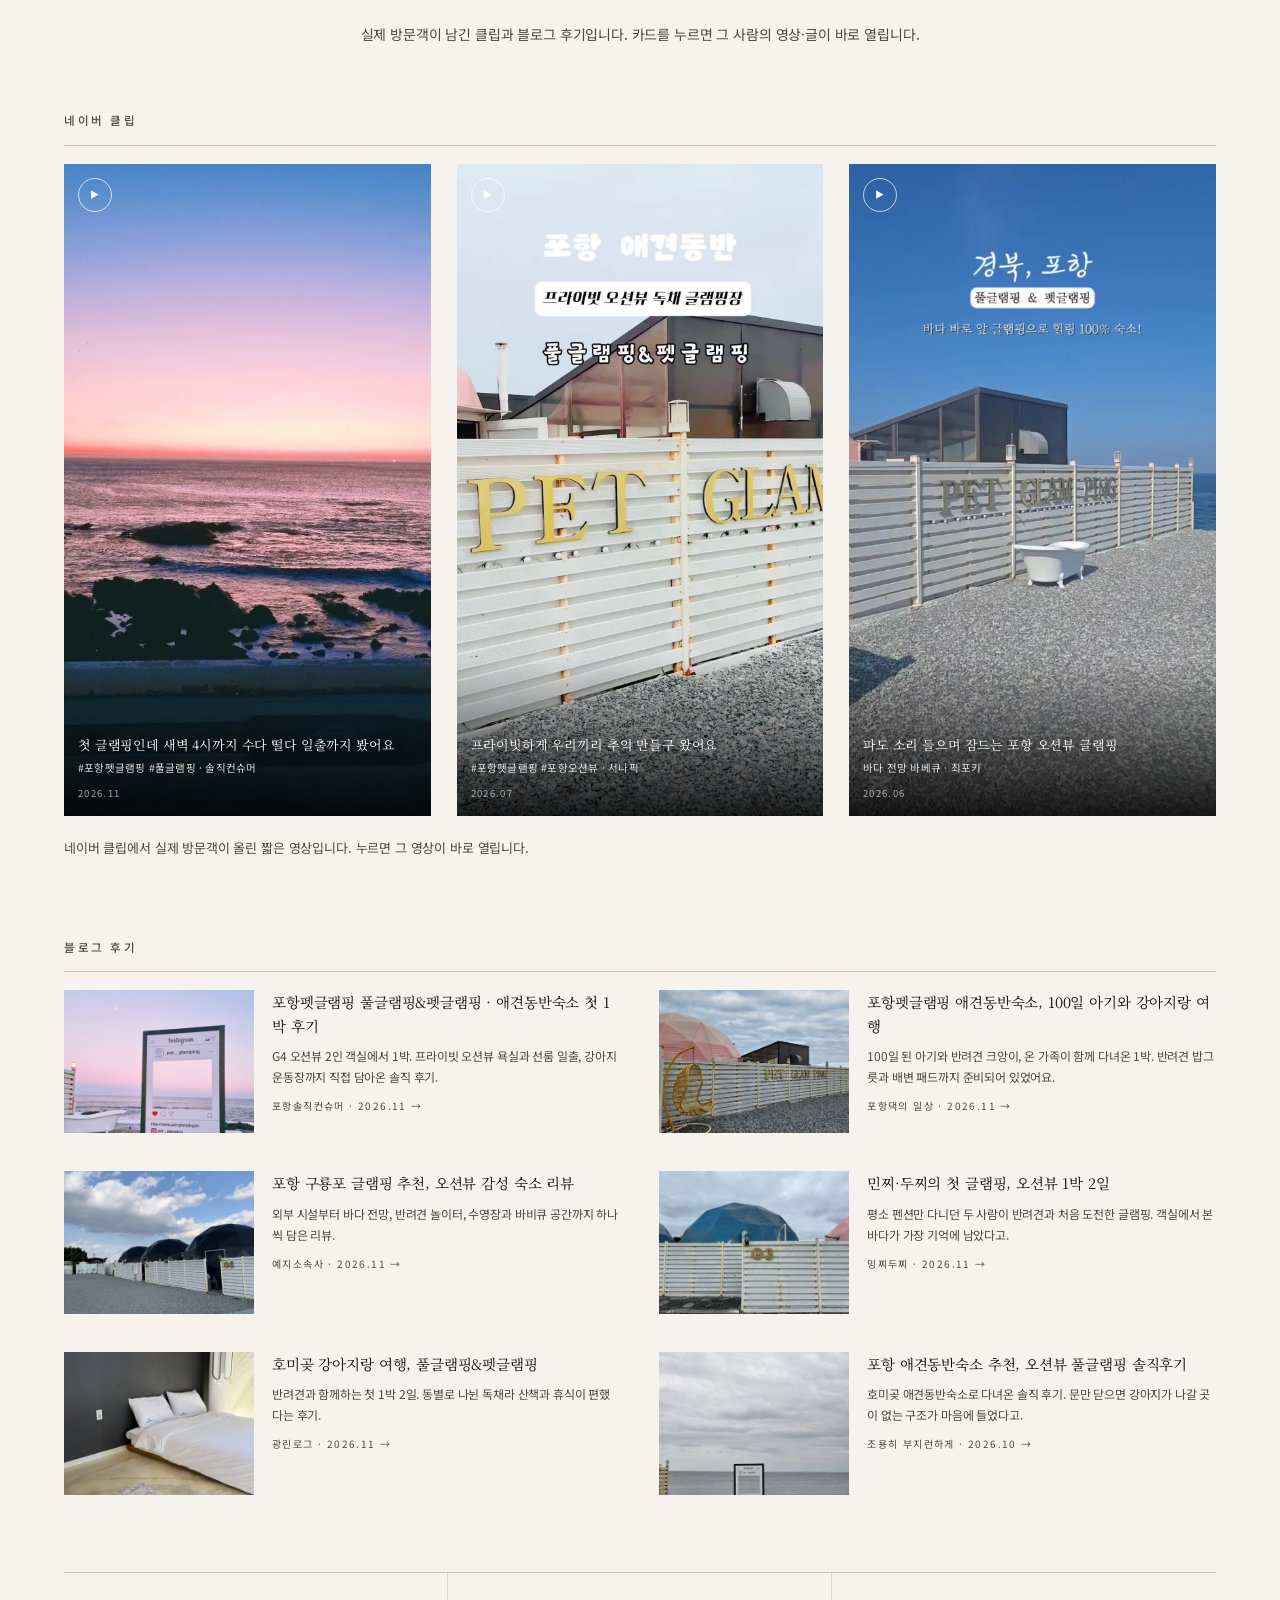
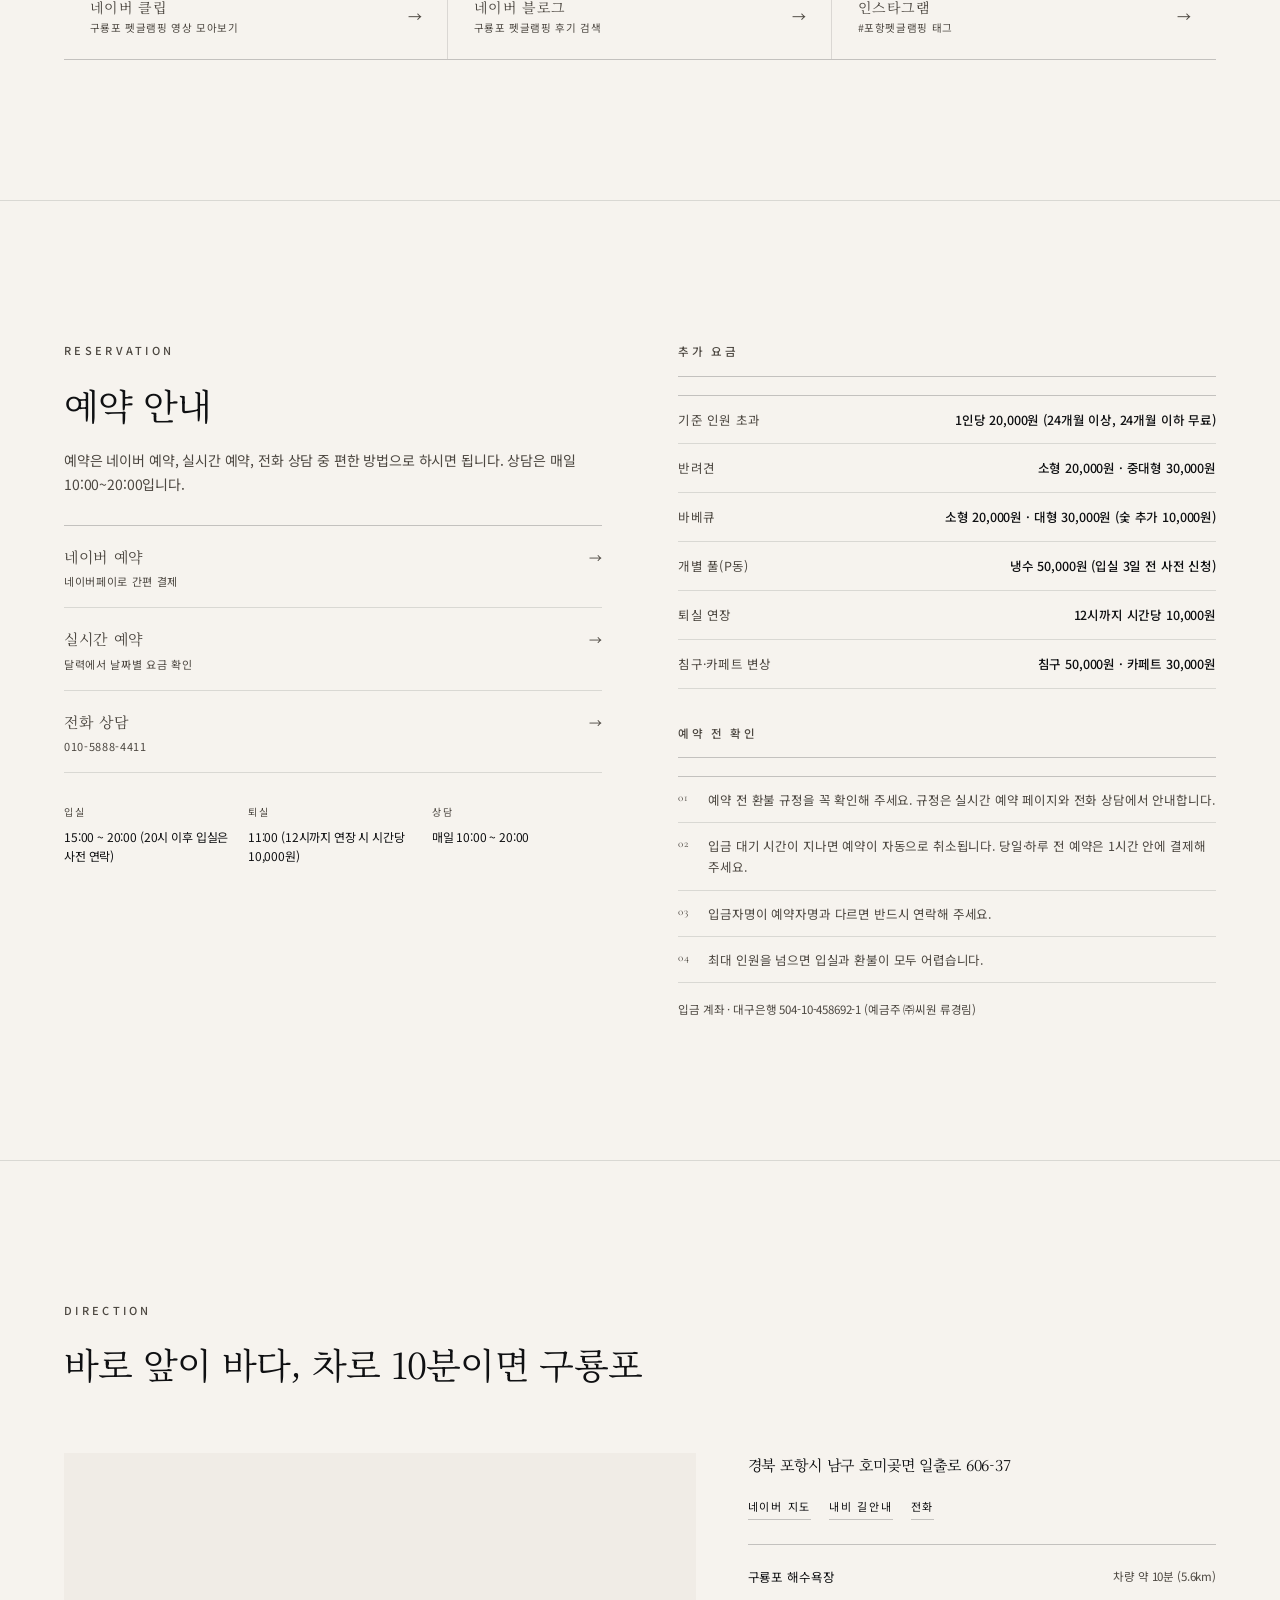
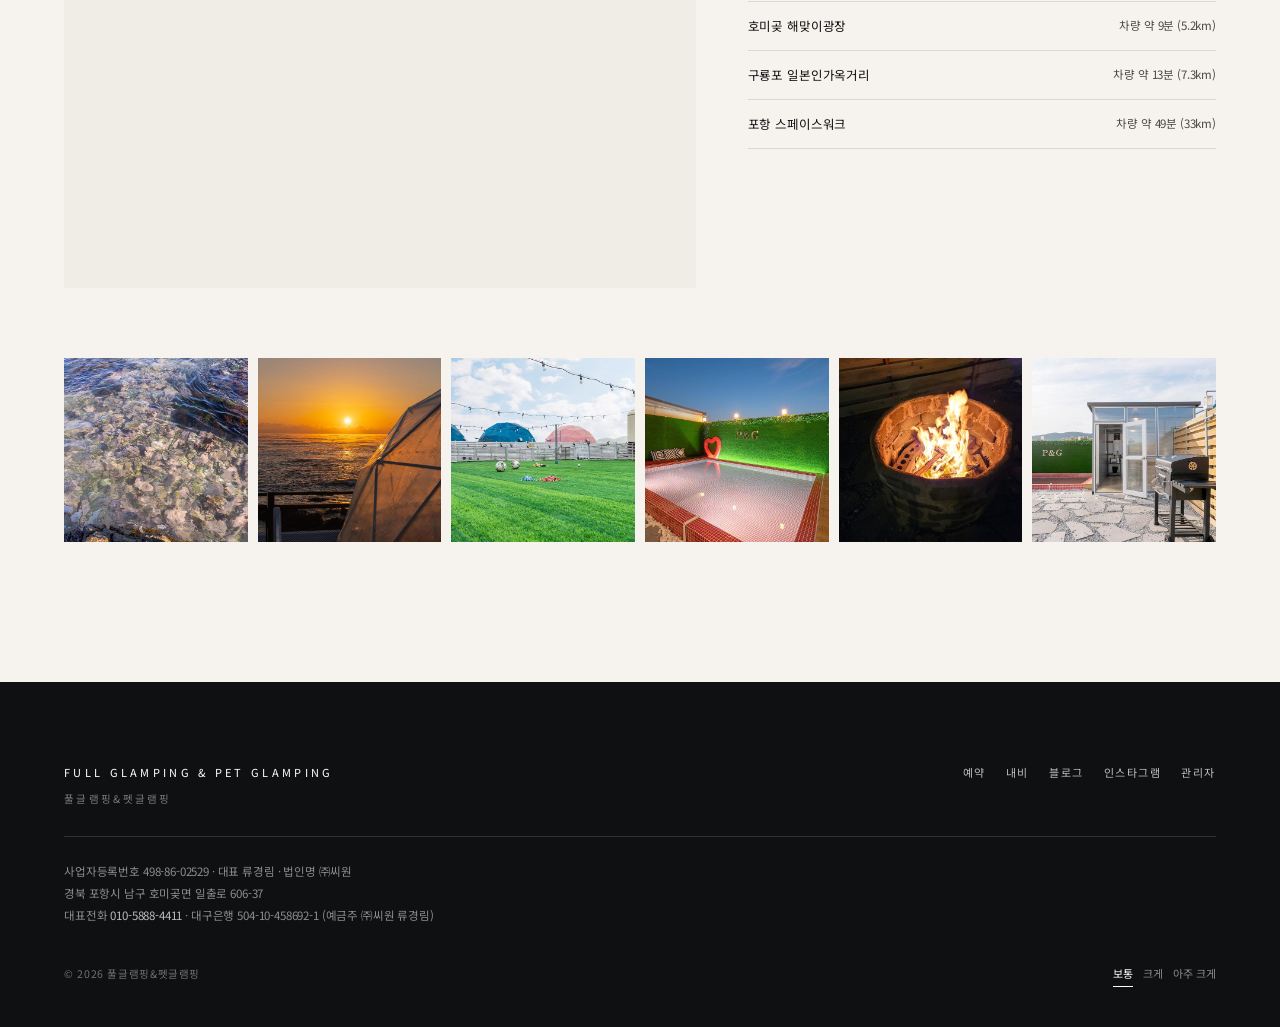
==== commit 6587d323: "메인 히어로를 자동 슬라이드로 — 6초마다 저절로 이어 넘기고 손가락으로 끌어 빠르게 넘김 - 사진이 겹쳐 바뀌던 방식을 옆으로 흐르는 슬라이드로 바꿈(첫 장 복제본으로 끊김 없는" ====
--- a/index.html
+++ b/index.html
@@ -14,7 +14,7 @@
 <link rel="preconnect" href="https://fonts.googleapis.com">
 <link rel="preconnect" href="https://fonts.gstatic.com" crossorigin>
 <link rel="stylesheet" href="https://fonts.googleapis.com/css2?family=Cormorant+Garamond:ital,wght@0,300;0,400;1,300&family=Noto+Sans+KR:wght@300;400;500&family=Noto+Serif+KR:wght@300;400&display=swap">
-<link rel="stylesheet" href="assets/css/style.css?v=10">
+<link rel="stylesheet" href="assets/css/style.css?v=12">
 <link rel="stylesheet" href="assets/css/readable.css?v=1">
 <link rel="preload" as="image" href="assets/img/hero/hero-tub.jpg">
 </head>
@@ -386,8 +386,8 @@
   <button class="lb-next" type="button" id="lbNext" aria-label="다음 사진">›</button>
 </div>
 
-<script src="assets/js/site-data.js?v=8"></script>
+<script src="assets/js/site-data.js?v=10"></script>
 <script src="assets/js/fontsize.js?v=2"></script>
-<script src="assets/js/app.js?v=9"></script>
+<script src="assets/js/app.js?v=11"></script>
 </body>
 </html>
--- a/assets/css/style.css
+++ b/assets/css/style.css
@@ -114,16 +114,28 @@
   position:relative;height:100svh;min-height:560px;overflow:hidden;background:#111;
   touch-action:pan-y;-webkit-user-select:none;user-select:none;
 }
-.hero-slides{position:absolute;inset:0;will-change:transform;transition:transform .45s var(--ease)}
-.hero-slides.is-dragging{transition:none}
-.hero-slides img{
+.hero-slides{
+  position:absolute;inset:0;display:flex;width:100%;height:100%;
+  will-change:transform;transform:translate3d(0,0,0);
+  transition:transform .85s cubic-bezier(.24,.1,.3,1);
+  backface-visibility:hidden;
+}
+.hero-slides.is-dragging,.hero-slides.is-jump{transition:none}
+.hero-slide{
+  position:relative;flex:0 0 100%;width:100%;height:100%;margin:0;
+  overflow:hidden;background:#111;
+}
+.hero-slide img{
   position:absolute;inset:0;width:100%;height:100%;object-fit:cover;
-  opacity:0;transform:scale(1.04);
-  transition:opacity 1.6s var(--ease),transform 9s linear;
+  transform:scale(1.06);transform-origin:center;
+  transition:transform 8s cubic-bezier(.2,0,.2,1);
   -webkit-user-drag:none;
 }
-.hero-slides img.is-on{opacity:1;transform:scale(1)}
-.hero-slides.is-quick img{transition-duration:.5s,9s}
+.hero-slide.is-on img{transform:scale(1)}
+@media (prefers-reduced-motion: reduce){
+  .hero-slides{transition-duration:.3s}
+  .hero-slide img{transition:none;transform:none}
+}
 .hero-nav{
   position:absolute;top:50%;transform:translateY(-50%);z-index:3;
   width:48px;height:66px;display:grid;place-items:center;
@@ -174,6 +186,9 @@
   transform:scaleX(0);transform-origin:left;transition:transform .4s;
 }
 .hero-dots button[aria-current="true"]::after{transform:scaleX(1)}
+.hero-dots.is-ticking button[aria-current="true"]::after{animation:heroFill var(--hero-ms,6000ms) linear forwards}
+.hero-dots.is-paused button[aria-current="true"]::after{animation-play-state:paused}
+@keyframes heroFill{from{transform:scaleX(0)}to{transform:scaleX(1)}}
 
 /* ---------------- 공지 ---------------- */
 .notice{border-bottom:1px solid var(--line);background:var(--paper)}
@@ -423,7 +438,7 @@
 
 /* ---------------- 후기 ---------------- */
 .rev-block + .rev-block{margin-top:clamp(48px,6vw,80px)}
-.clip-grid{display:grid;grid-template-columns:repeat(4,1fr);gap:clamp(14px,2vw,26px)}
+.clip-row{display:grid;grid-template-columns:repeat(3,1fr);gap:clamp(14px,2vw,26px)}
 .clip-card{position:relative;display:block;overflow:hidden;background:#111;aspect-ratio:9/16}
 .clip-card img{width:100%;height:100%;object-fit:cover;transition:transform 1.2s var(--ease),opacity .5s}
 .clip-card:hover img{transform:scale(1.03);opacity:.86}
@@ -432,13 +447,15 @@
   border-radius:50%;display:grid;place-items:center;color:#fff;font-size:9px;letter-spacing:.1em;
 }
 .clip-card .cp-cap{display:block;
-  position:absolute;left:0;right:0;bottom:0;padding:46px 14px 14px;color:#fff;
-  background:linear-gradient(180deg,transparent,rgba(0,0,0,.72));
+  position:absolute;left:0;right:0;bottom:0;padding:76px 14px 14px;color:#fff;
+  background:linear-gradient(180deg,rgba(0,0,0,0) 0%,rgba(0,0,0,.34) 42%,rgba(0,0,0,.86) 100%);
+  text-shadow:0 1px 12px rgba(0,0,0,.55);
 }
 .cp-cap strong{display:block;font-family:var(--serif);font-weight:400;font-size:13px;line-height:1.5}
-.cp-cap span{display:block;margin-top:6px;font-size:10px;letter-spacing:.14em;opacity:.8;text-transform:uppercase}
-.clip-grid .clip-note{grid-column:span 2;align-self:end;padding-bottom:12px}
-.clip-grid .clip-note p{font-size:13px;color:var(--muted);line-height:1.9;max-width:30em}
+.cp-cap .cp-sum{display:block;margin-top:6px;font-size:10.5px;line-height:1.6;letter-spacing:.02em;opacity:.86}
+.cp-cap .cp-meta{display:block;margin-top:8px;font-size:9.5px;letter-spacing:.14em;opacity:.62;text-transform:uppercase}
+.clip-note{margin-top:20px;max-width:36em}
+.clip-note p{font-size:13px;color:var(--muted);line-height:1.9}
 
 .blog-grid{display:grid;grid-template-columns:repeat(2,1fr);gap:clamp(22px,3vw,40px)}
 .rev-card{display:grid;grid-template-columns:190px 1fr;gap:18px;align-items:start}
@@ -708,7 +725,6 @@
 @media (max-width:1100px){
   .hd-nav{display:none}
   .hd-menu{display:inline-block}
-  .clip-grid{grid-template-columns:repeat(4,1fr)}
 }
 @media (max-width:900px){
   .intro-in{grid-template-columns:1fr;gap:18px}
@@ -719,8 +735,6 @@
   .pet-cols,.book-in,.loc-in{grid-template-columns:1fr}
   .amenity{grid-template-columns:1fr}
   .blog-grid{grid-template-columns:1fr}
-  .clip-grid{grid-template-columns:1fr 1fr}
-  .clip-grid .clip-note{grid-column:span 2}
   .gallery-strip{grid-template-columns:repeat(3,1fr)}
   .film-head{flex-direction:column;align-items:flex-start;gap:12px}
   .film-links{grid-template-columns:1fr}
@@ -780,8 +794,17 @@
   .rv-end-book{width:100%}
   .ft .ft-nav{gap:14px;font-size:10px}
   .ft-bottom{flex-direction:column;align-items:flex-start}
-  .clip-grid{grid-template-columns:1fr 1fr;gap:10px}
-  .cp-cap strong{font-size:11.5px}
+  /* 클립은 옆으로 밀어 보는 한 줄 — 세 개가 다 들어오지 않아도 카드가 커서 제목이 읽힌다 */
+  .clip-row{
+    display:flex;gap:10px;overflow-x:auto;scroll-snap-type:x mandatory;
+    margin:0 calc(var(--pad) * -1);padding:2px var(--pad) 10px;
+    -webkit-overflow-scrolling:touch;scrollbar-width:none;
+  }
+  .clip-row::-webkit-scrollbar{display:none}
+  .clip-row .clip-card{flex:0 0 66%;scroll-snap-align:center}
+  .cp-cap strong{font-size:12.5px}
+  .cp-cap .cp-sum{font-size:10px}
+  .clip-note{margin-top:14px}
 }
 @media (prefers-reduced-motion:reduce){
   *{animation:none!important;transition:none!important}
